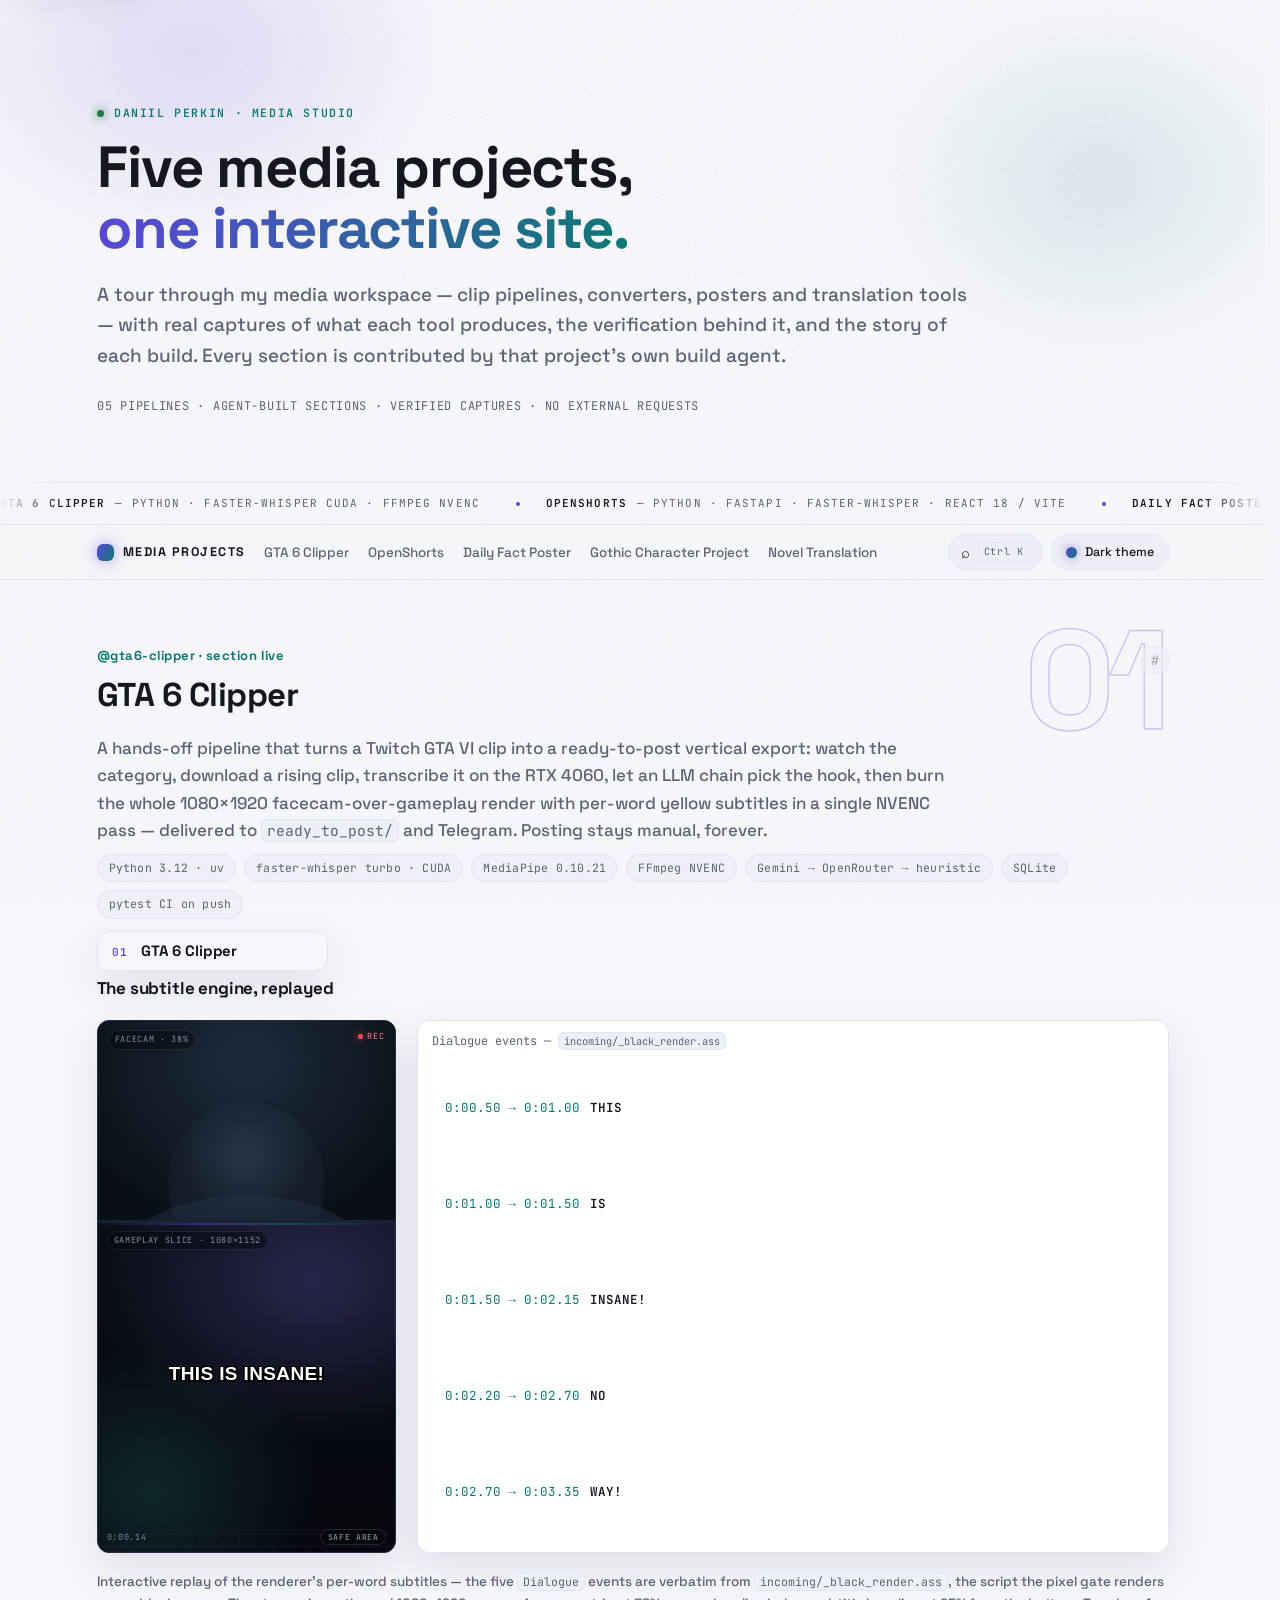
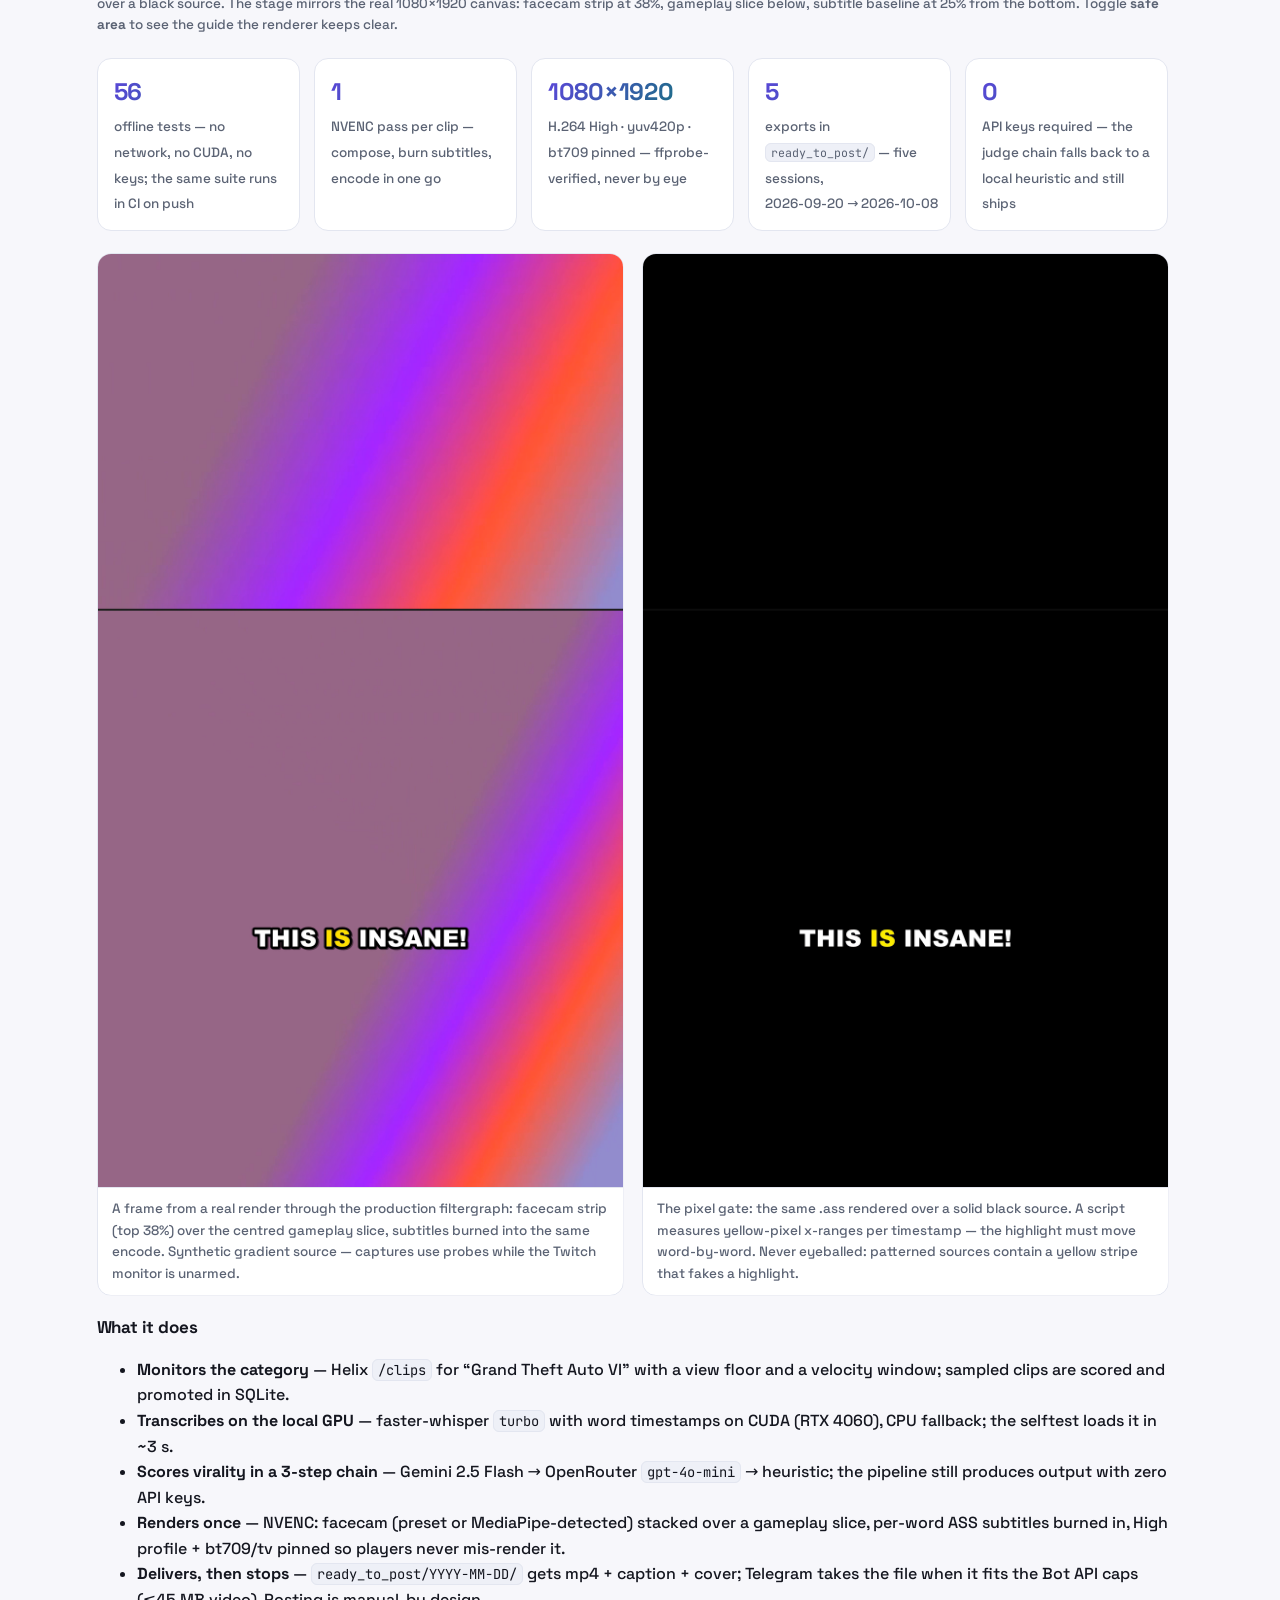
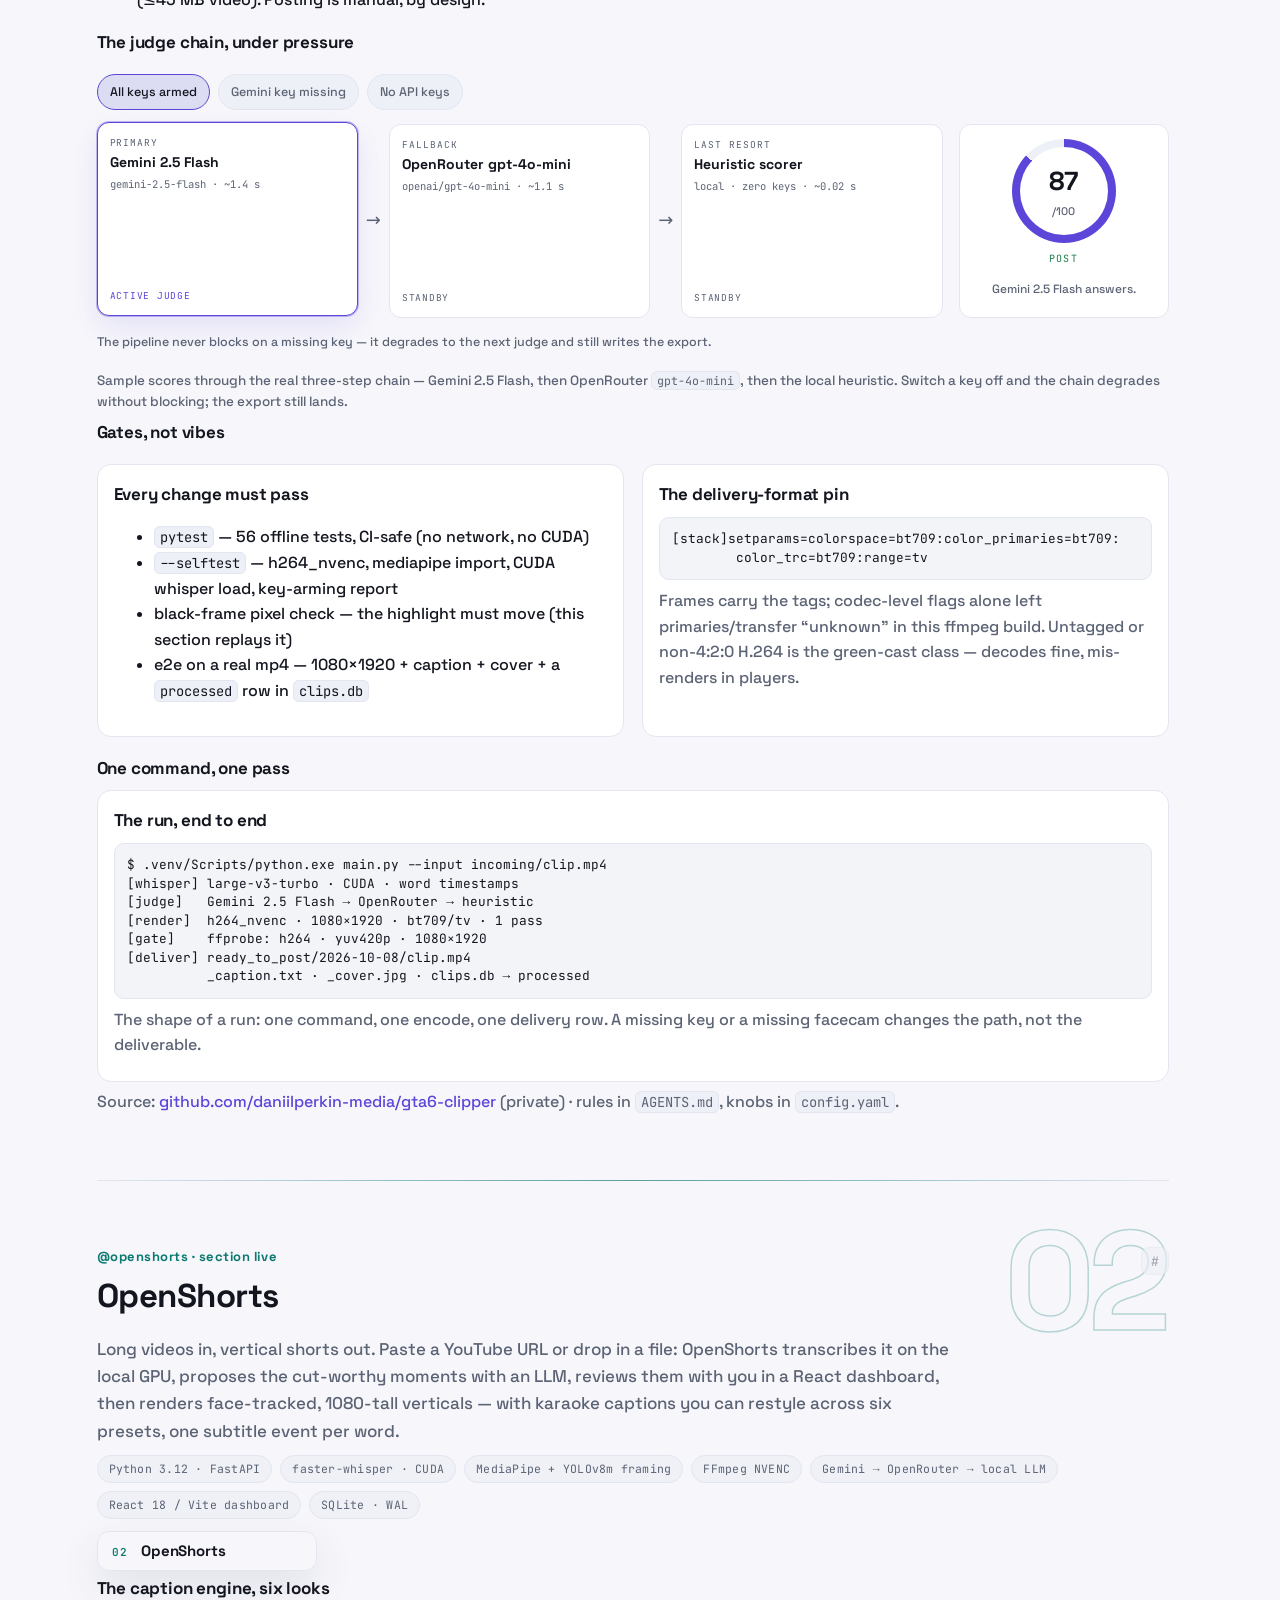
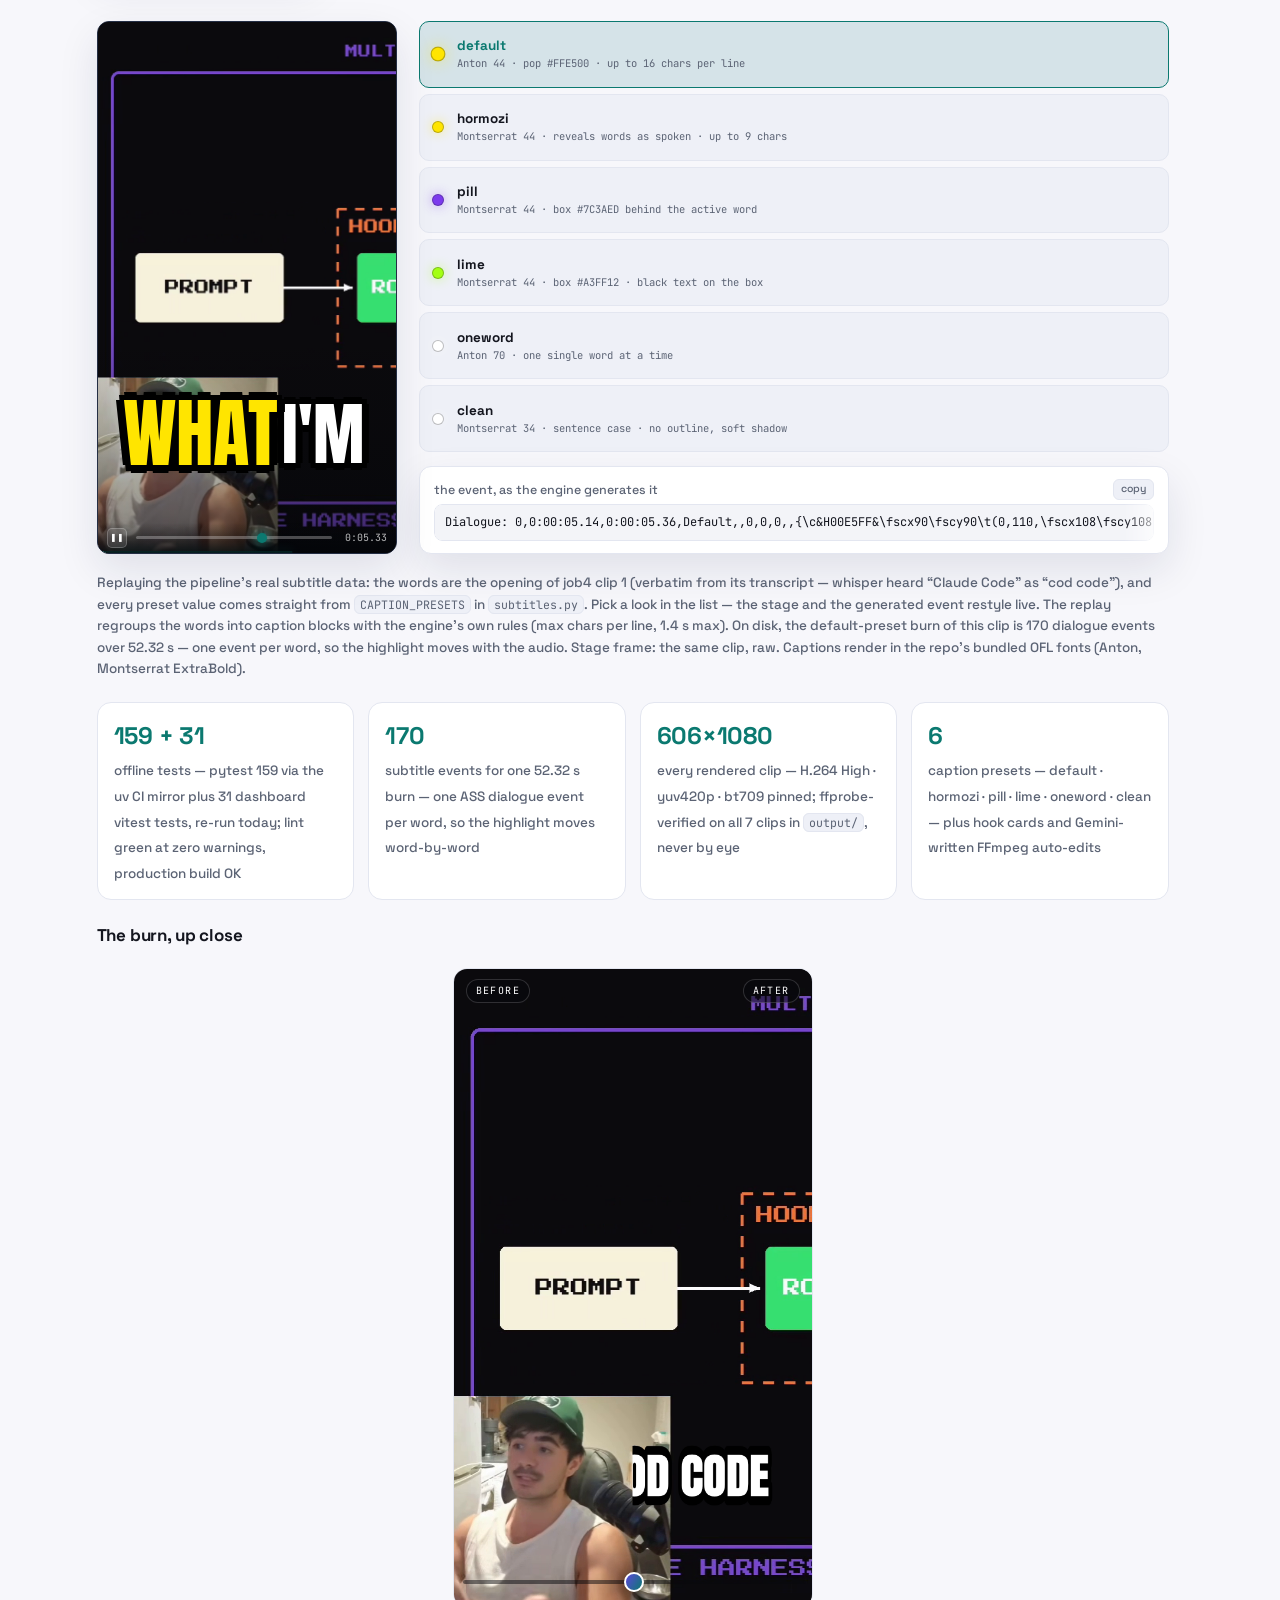
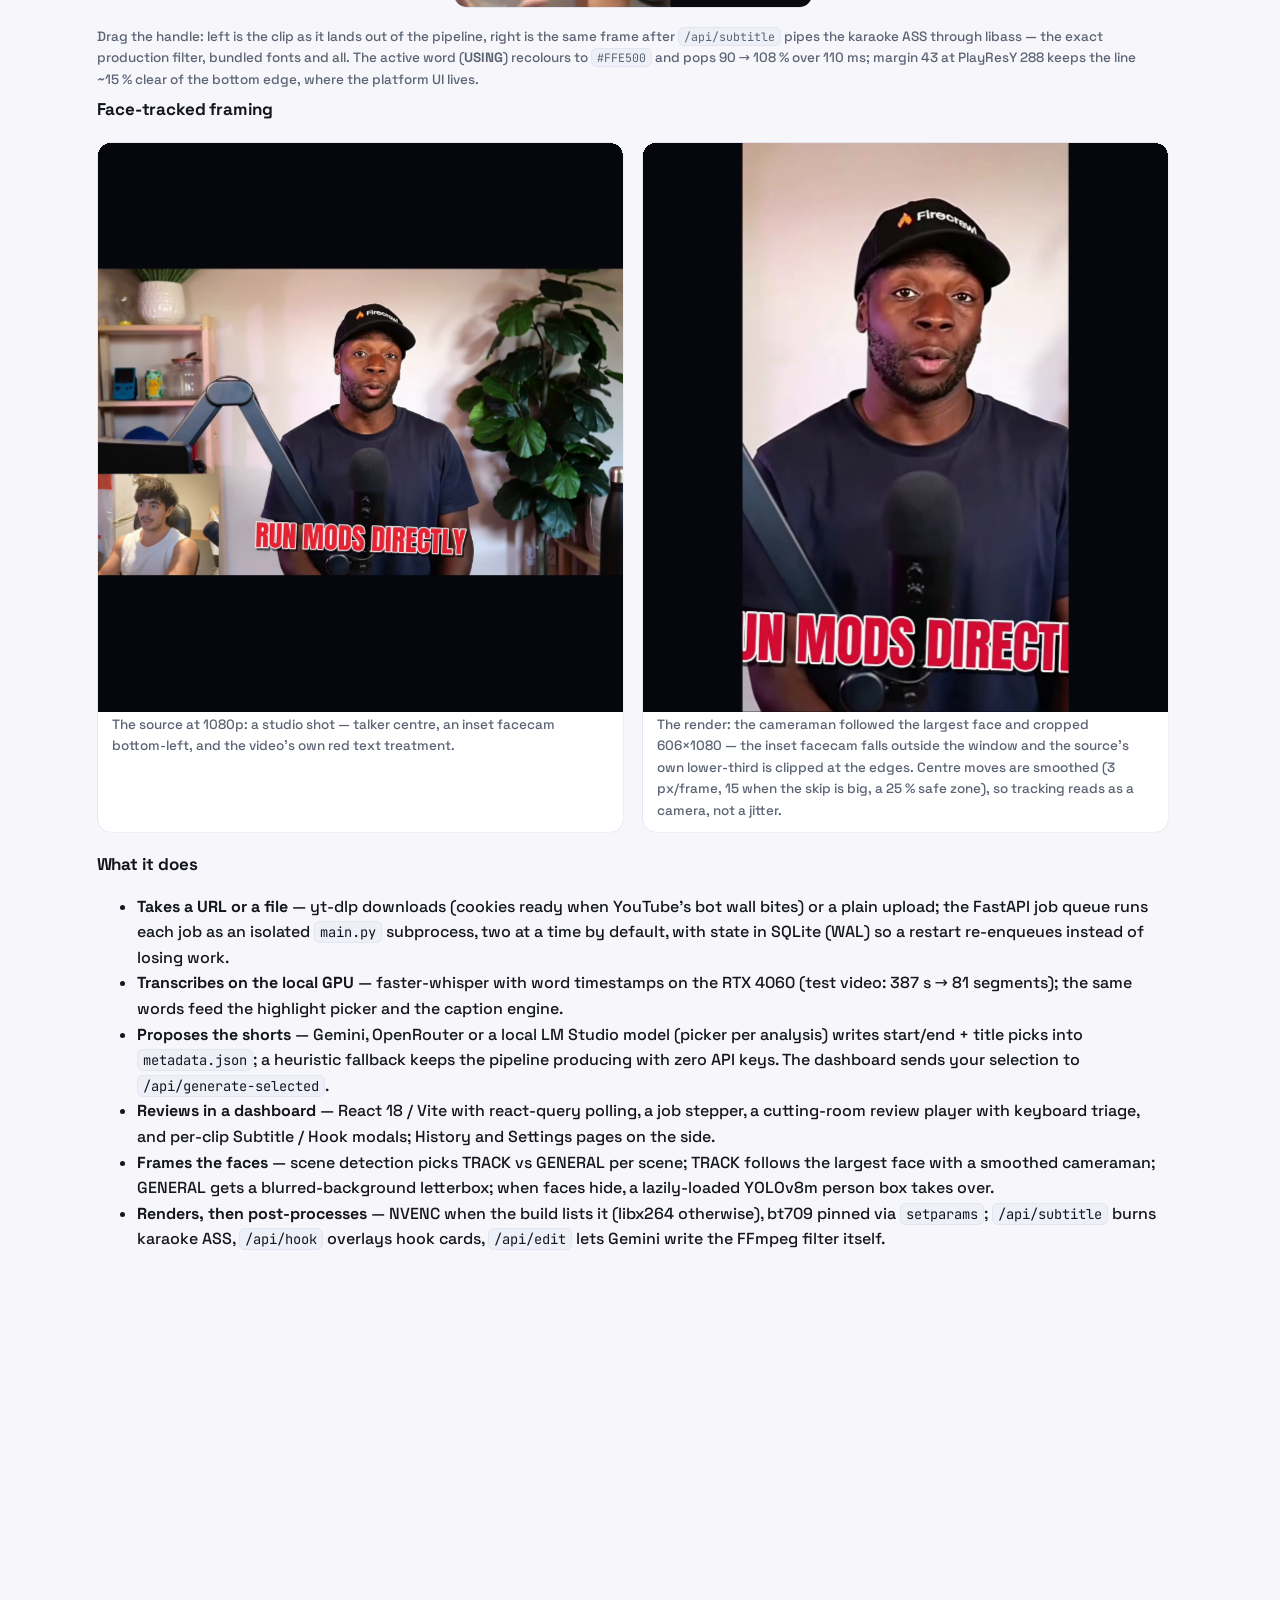
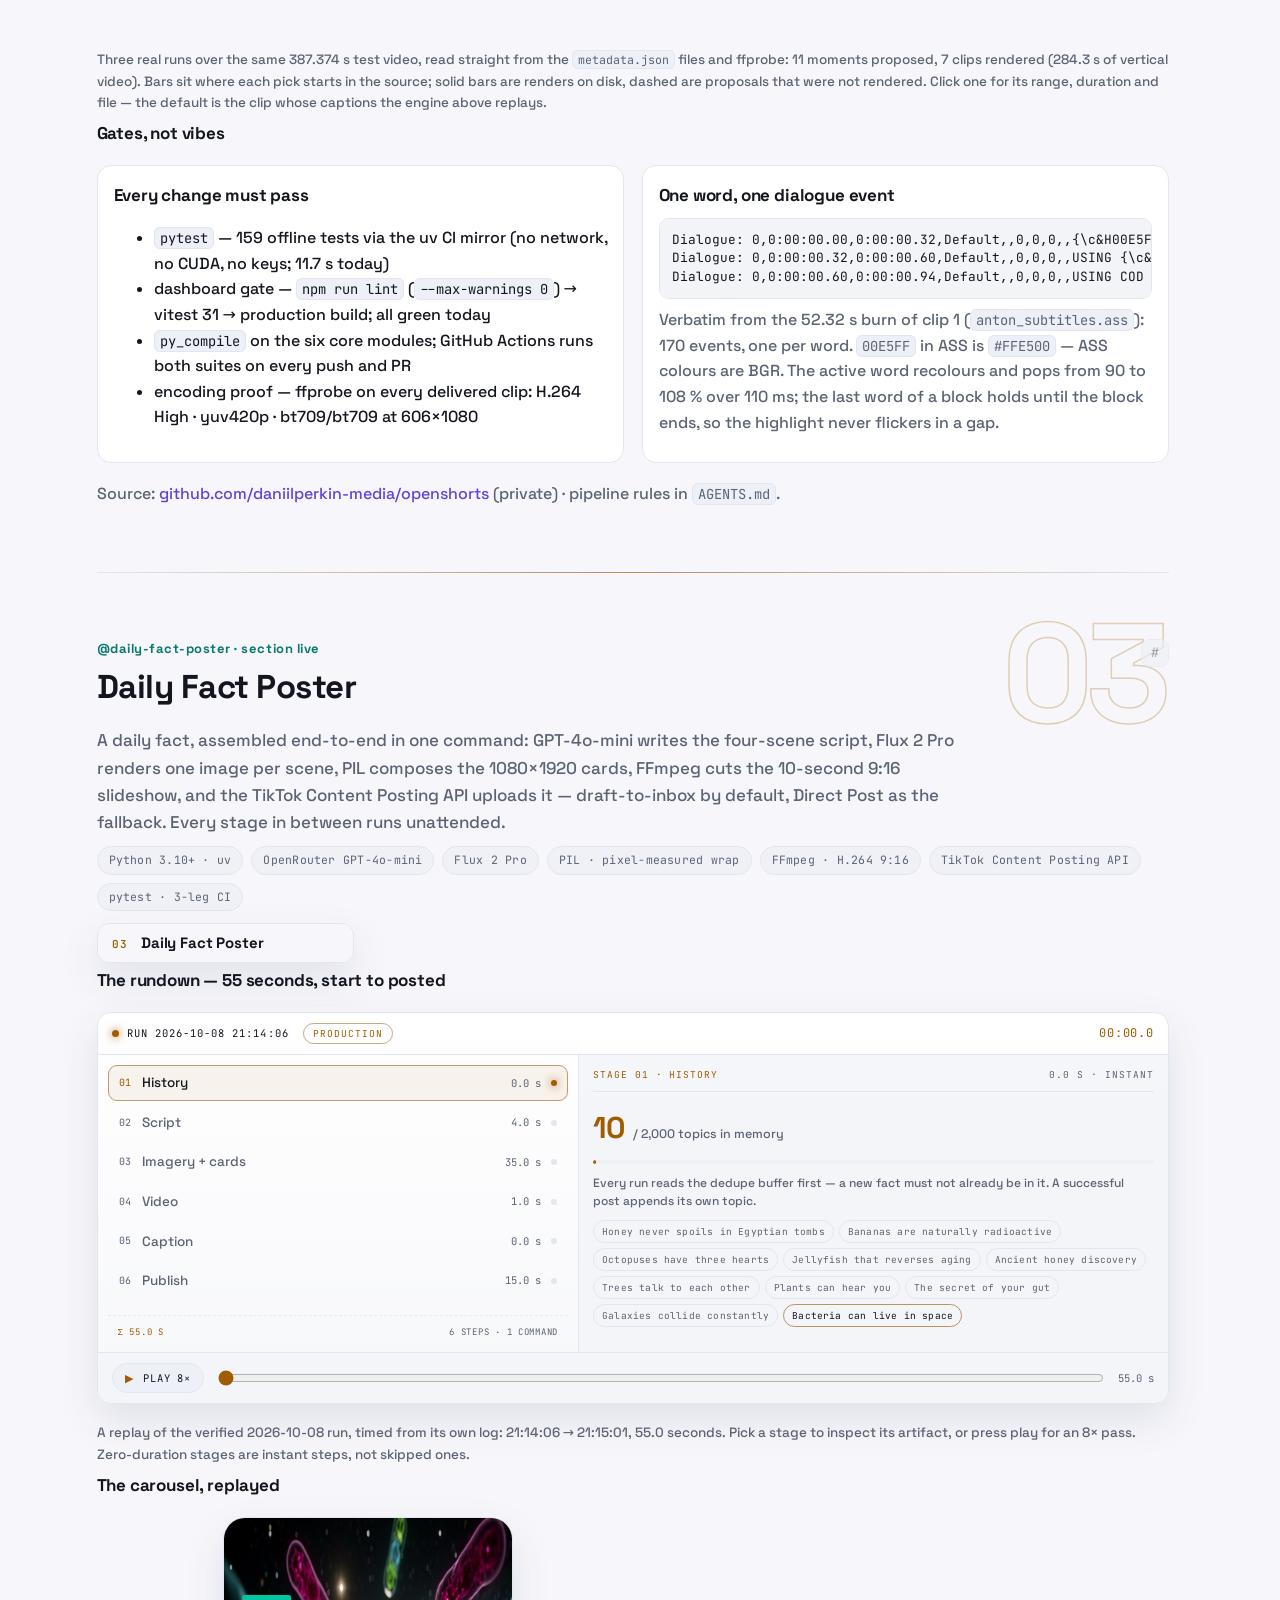
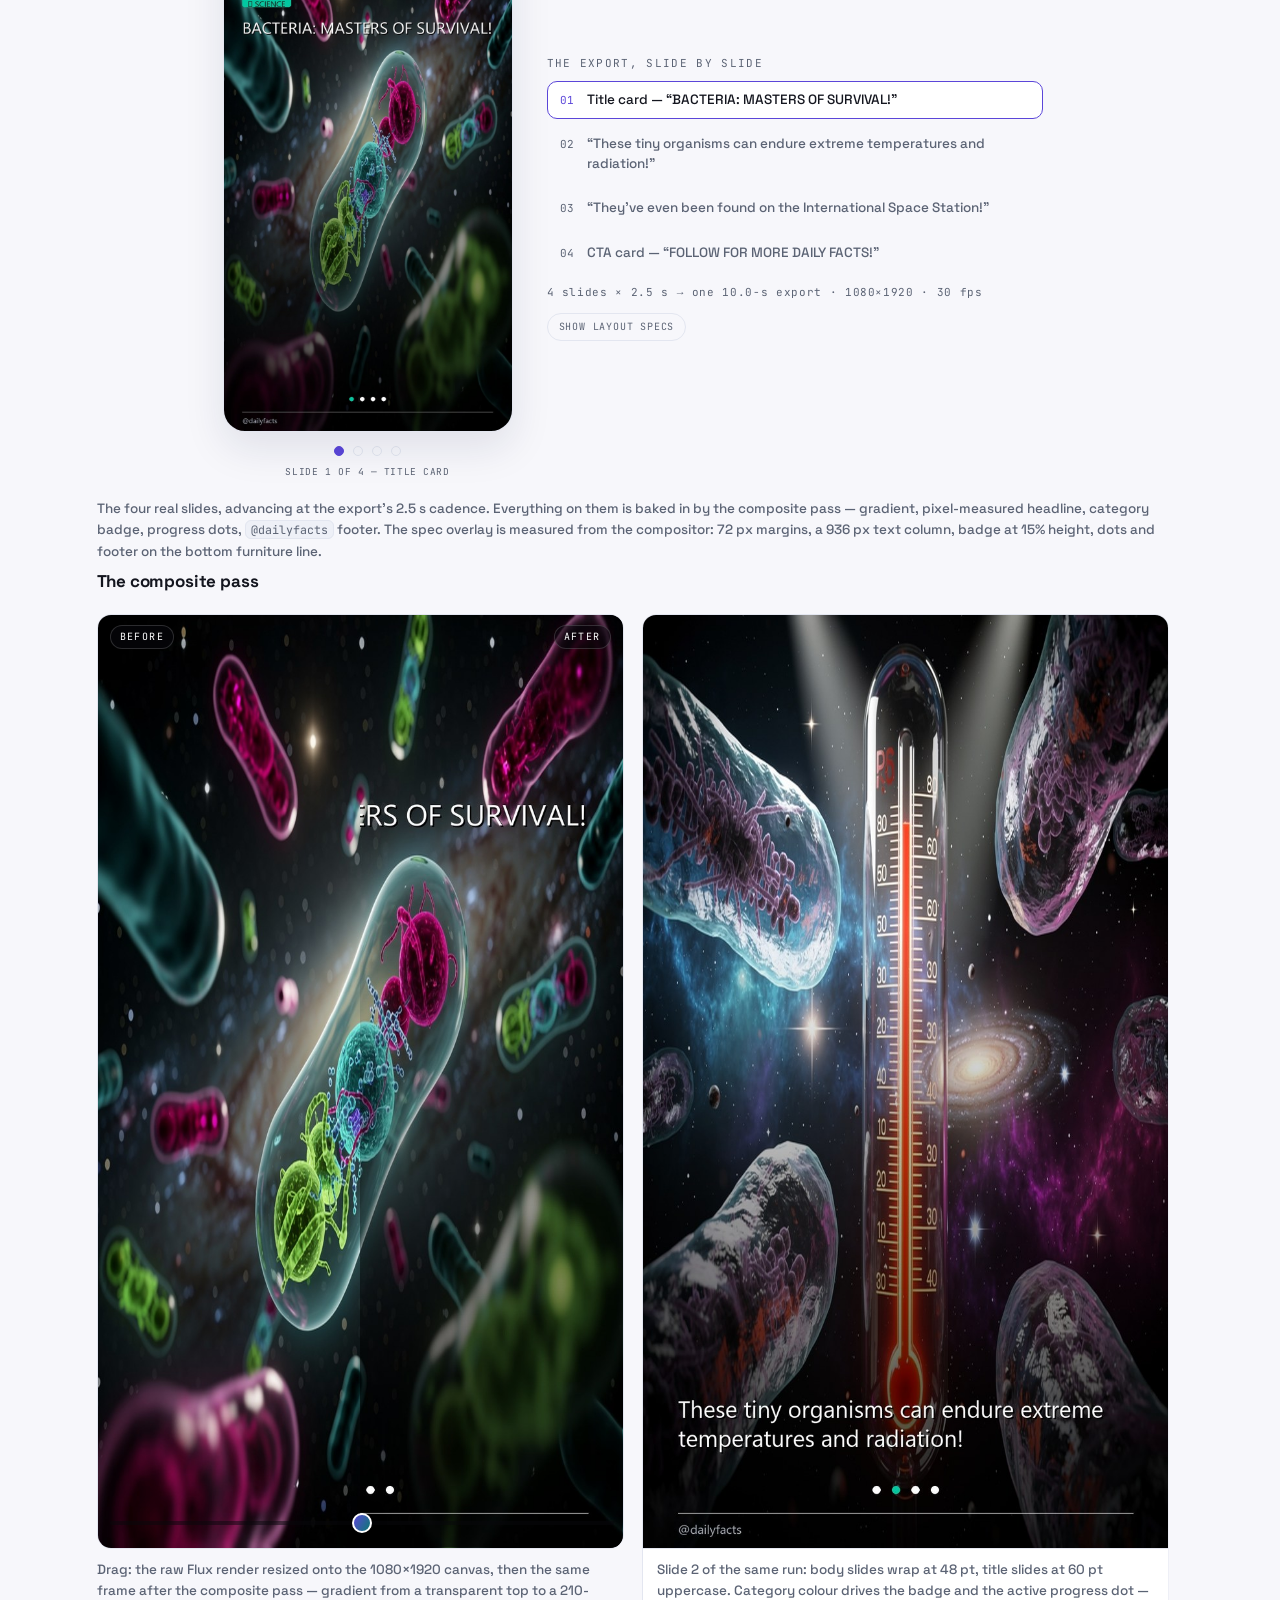
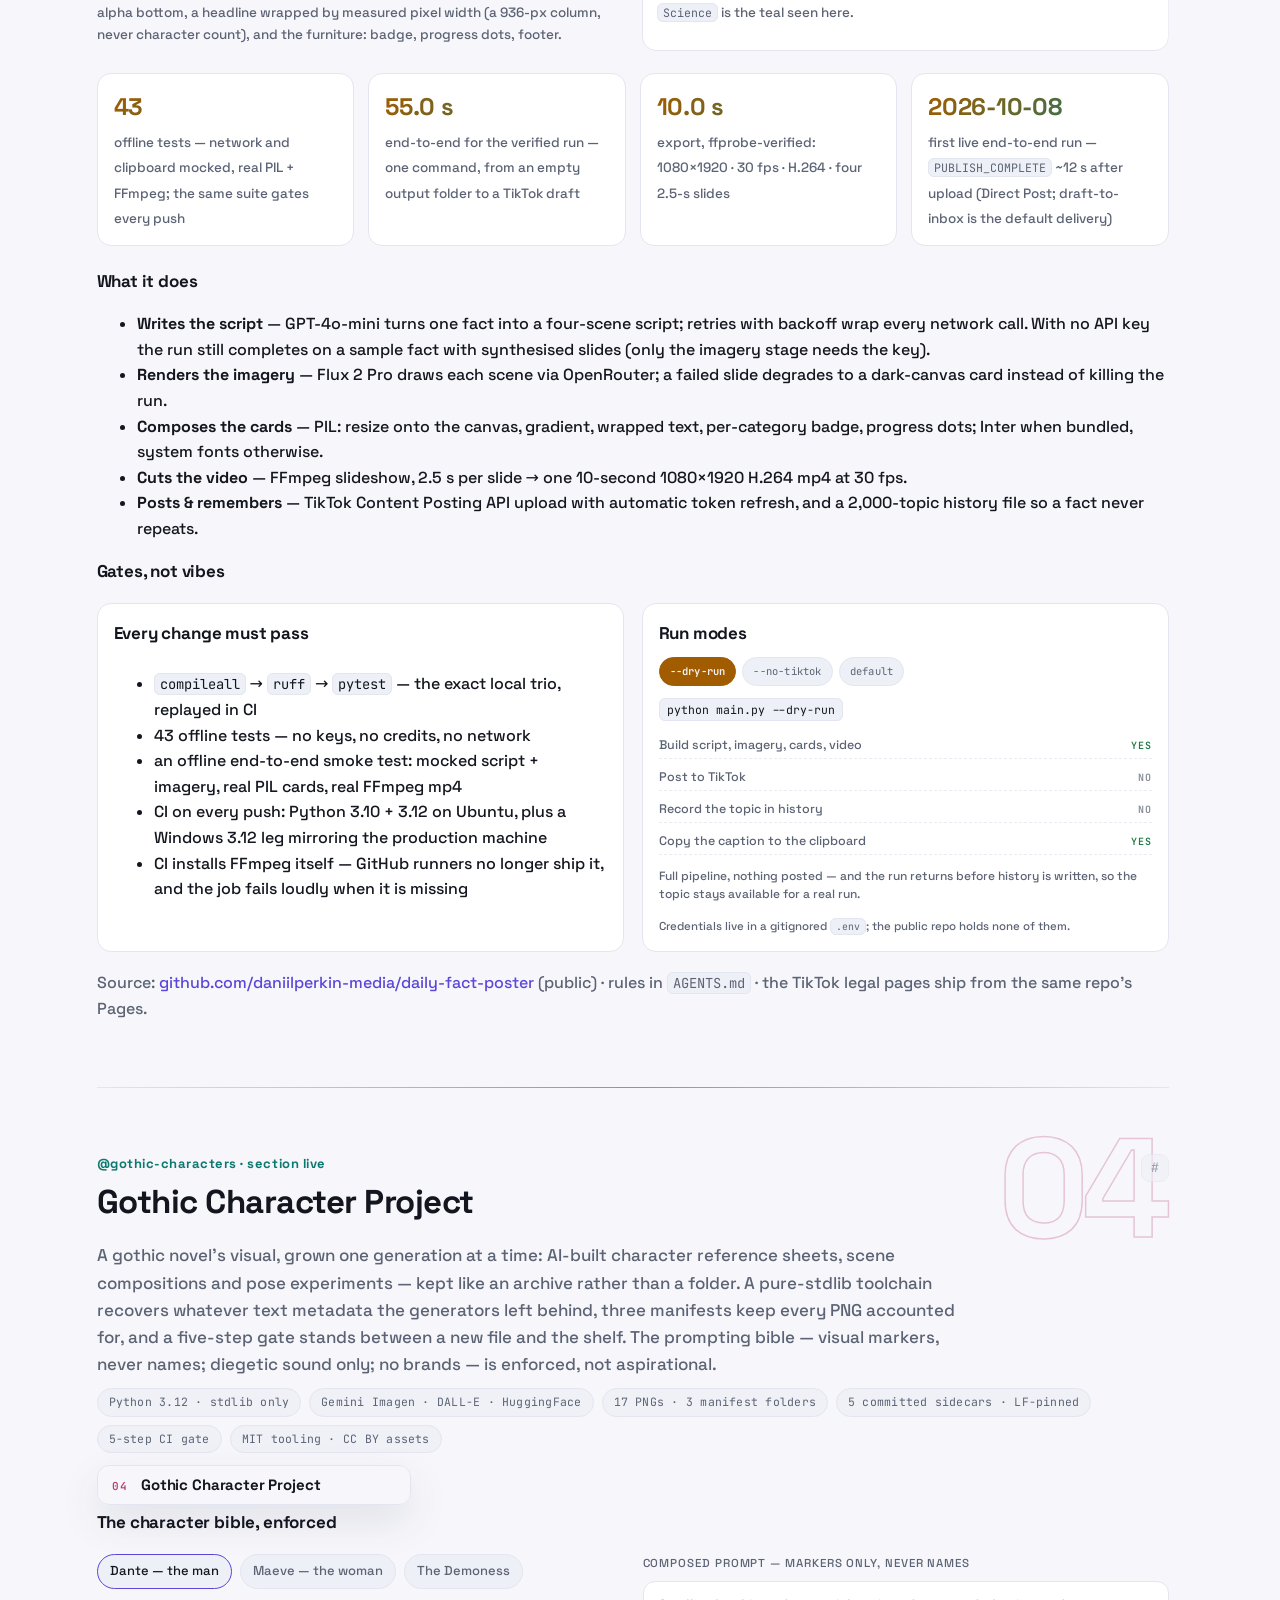
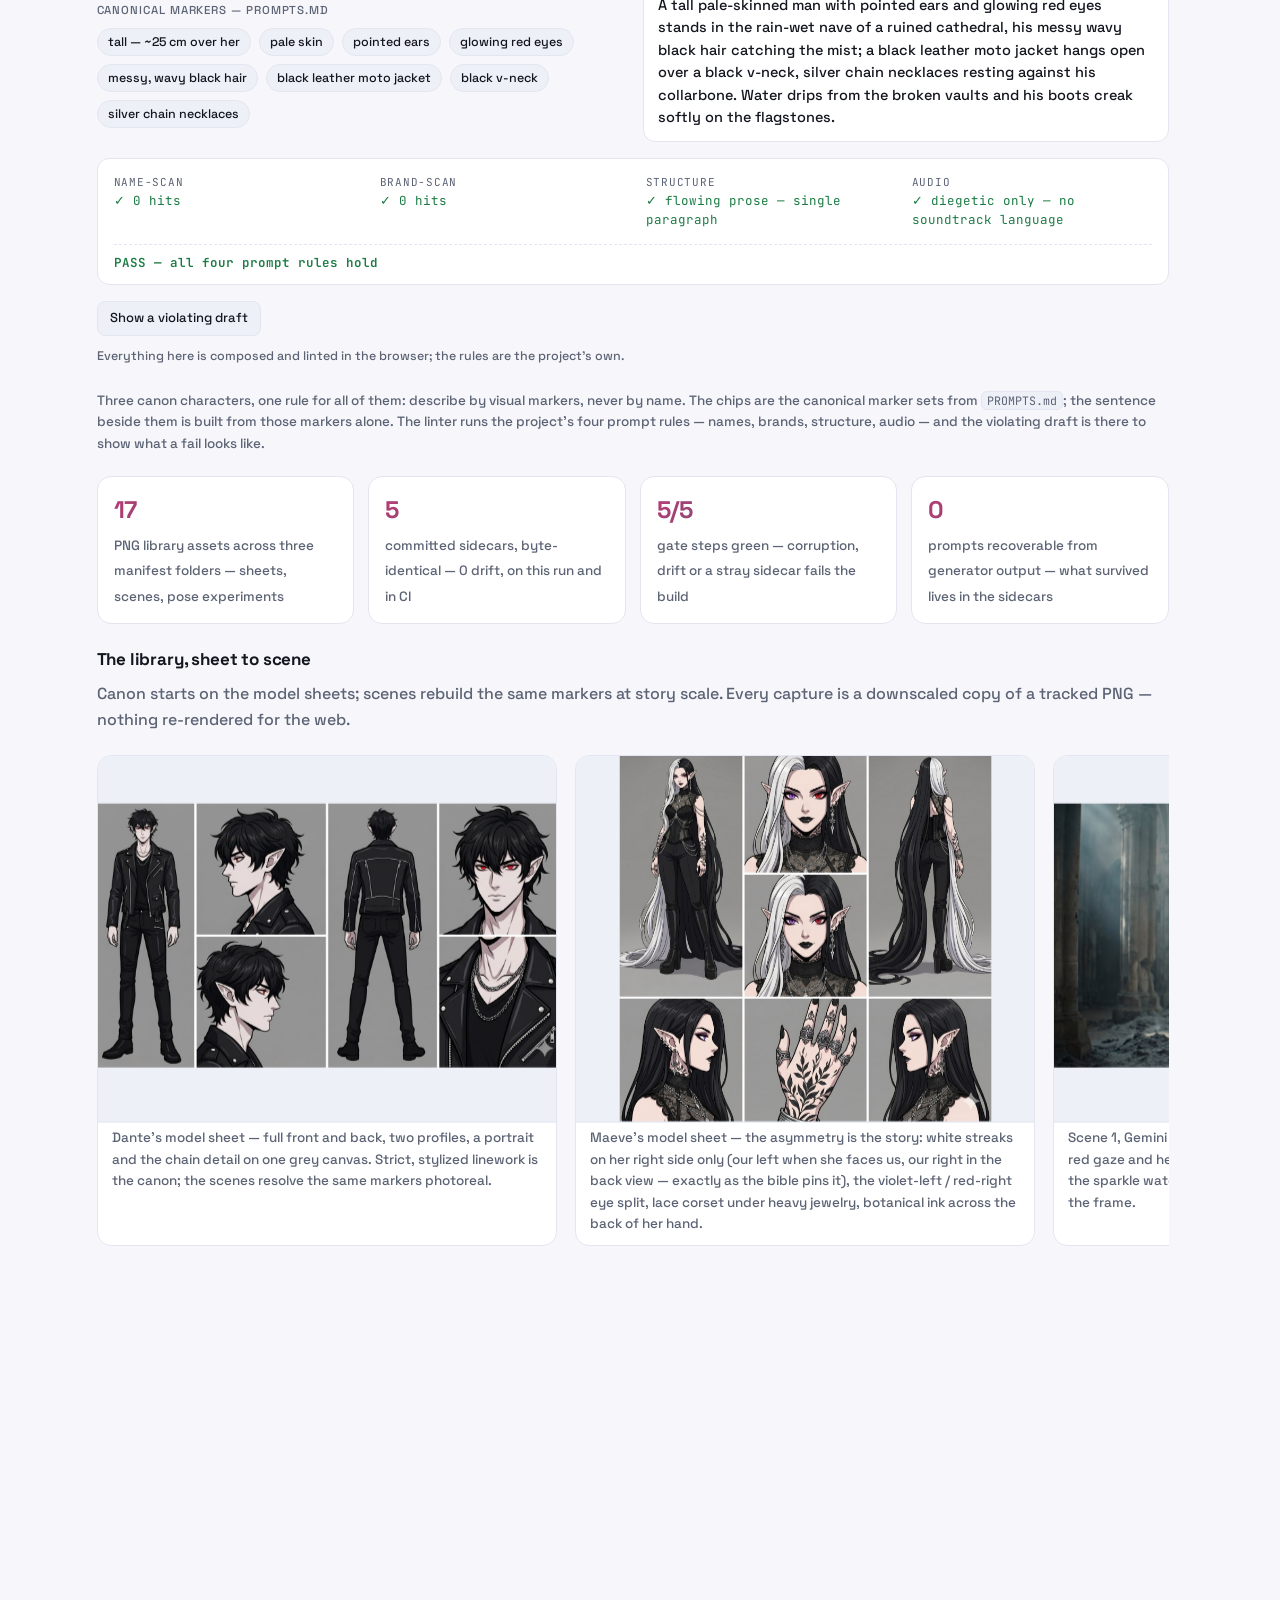
==== index.html @ f858e60b "Upgrade the OpenShorts section: a real cut list and a scrubbable caption replay The section told the" ====
<!doctype html>
<html lang="en" data-theme="dark">
<head>
<meta charset="utf-8">
<meta name="viewport" content="width=device-width, initial-scale=1">
<meta name="description" content="Daniil Perkin's media studio — five pipelines, one interactive site: clip tools, converters, posters and translation pipelines with real captures and verified gates.">
<title>Media projects — Daniil Perkin</title>
<link rel="icon" href="data:,">
<script>(function(){try{var t=localStorage.getItem('mp-theme');if(t==='light'||t==='dark'){document.documentElement.dataset.theme=t}else if(window.matchMedia('(prefers-color-scheme: light)').matches){document.documentElement.dataset.theme='light'}}catch(e){}try{if(!window.matchMedia('(prefers-reduced-motion: reduce)').matches){document.documentElement.classList.add('mp-anim')}}catch(e){}})();</script>
<link rel="stylesheet" href="assets/css/fonts.css">
<link rel="stylesheet" href="assets/css/tokens.css">
<link rel="stylesheet" href="assets/css/base.css">
<link rel="stylesheet" href="assets/css/components.css">
<link rel="stylesheet" href="assets/css/studio.css">
<link rel="stylesheet" href="assets/css/ui.css">
<link rel="stylesheet" href="sections/gta6-clipper/style.css">
<link rel="stylesheet" href="sections/openshorts/style.css">
<link rel="stylesheet" href="sections/daily-fact-poster/style.css">
<link rel="stylesheet" href="sections/gothic-character-project/style.css">
<link rel="stylesheet" href="sections/novel-translation/style.css">
</head>
<body>
<a class="skip" href="#main">Skip to content</a>
<div class="progressbar" aria-hidden="true"><i></i></div>
<header class="hero">
  <div class="hero-bg" aria-hidden="true"><i class="g1"></i><i class="g2"></i><span class="grid"></span></div>
  <div class="wrap">
    <p class="kicker"><span class="dot"></span>Daniil Perkin · media studio</p>
    <h1>Five media projects,&nbsp;<span class="grad">one interactive site.</span></h1>
    <p class="lede">A tour through my media workspace — clip pipelines, converters, posters and translation tools — with real captures of what each tool produces, the verification behind it, and the story of each build. Every section is contributed by that project's own build agent.</p>
    <p class="hero-meta">05 pipelines · agent-built sections · verified captures · no external requests</p>
  </div>
  <div class="ticker" aria-hidden="true"><div class="ticker-track"><span class="tk-item"><b>GTA 6 Clipper</b> — Python · faster-whisper CUDA · FFmpeg NVENC</span><span class="tk-item"><b>OpenShorts</b> — Python · FastAPI · faster-whisper · React 18 / Vite</span><span class="tk-item"><b>Daily Fact Poster</b> — Python · OpenRouter · PIL · FFmpeg</span><span class="tk-item"><b>Gothic Character Project</b> — Python (stdlib) · asset pipeline</span><span class="tk-item"><b>Novel Translation</b> — Python · Gemini · EPUB pipeline</span><span class="tk-item"><b>GTA 6 Clipper</b> — Python · faster-whisper CUDA · FFmpeg NVENC</span><span class="tk-item"><b>OpenShorts</b> — Python · FastAPI · faster-whisper · React 18 / Vite</span><span class="tk-item"><b>Daily Fact Poster</b> — Python · OpenRouter · PIL · FFmpeg</span><span class="tk-item"><b>Gothic Character Project</b> — Python (stdlib) · asset pipeline</span><span class="tk-item"><b>Novel Translation</b> — Python · Gemini · EPUB pipeline</span><span class="tk-item"><b>GTA 6 Clipper</b> — Python · faster-whisper CUDA · FFmpeg NVENC</span><span class="tk-item"><b>OpenShorts</b> — Python · FastAPI · faster-whisper · React 18 / Vite</span><span class="tk-item"><b>Daily Fact Poster</b> — Python · OpenRouter · PIL · FFmpeg</span><span class="tk-item"><b>Gothic Character Project</b> — Python (stdlib) · asset pipeline</span><span class="tk-item"><b>Novel Translation</b> — Python · Gemini · EPUB pipeline</span><span class="tk-item"><b>GTA 6 Clipper</b> — Python · faster-whisper CUDA · FFmpeg NVENC</span><span class="tk-item"><b>OpenShorts</b> — Python · FastAPI · faster-whisper · React 18 / Vite</span><span class="tk-item"><b>Daily Fact Poster</b> — Python · OpenRouter · PIL · FFmpeg</span><span class="tk-item"><b>Gothic Character Project</b> — Python (stdlib) · asset pipeline</span><span class="tk-item"><b>Novel Translation</b> — Python · Gemini · EPUB pipeline</span></div></div>
</header>
<nav class="topnav"><div class="wrap" id="topnav">
<span class="brand"><span class="brand-mark"></span><span class="brand-name">Media&nbsp;Projects</span></span>
<span class="nav-links"><a href="#gta6-clipper" data-num="01" data-kind="Python · faster-whisper CUDA · FFmpeg NVENC">GTA 6 Clipper</a>
<a href="#openshorts" data-num="02" data-kind="Python · FastAPI · faster-whisper · React 18 / Vite">OpenShorts</a>
<a href="#daily-fact-poster" data-num="03" data-kind="Python · OpenRouter · PIL · FFmpeg">Daily Fact Poster</a>
<a href="#gothic-character-project" data-num="04" data-kind="Python (stdlib) · asset pipeline">Gothic Character Project</a>
<a href="#novel-translation" data-num="05" data-kind="Python · Gemini · EPUB pipeline">Novel Translation</a></span>
<span class="nav-actions">
<button id="palette-open" class="palette-open" type="button" aria-label="Jump to a project (Ctrl+K)" aria-haspopup="dialog" aria-expanded="false"><span class="po-ico" aria-hidden="true">⌕</span><span class="po-kbd">Ctrl K</span></button>
<button id="theme-toggle" type="button">Light theme</button>
</span>
</div></nav>
<main class="wrap" id="main">
<section class="project" id="gta6-clipper">
  <header class="p-head">
    <p class="p-owner">@gta6-clipper · section live</p>
    <h2>GTA 6 Clipper</h2>
    <p class="p-lede">A hands-off pipeline that turns a Twitch GTA VI clip into a ready-to-post vertical export: watch the category, download a rising clip, transcribe it on the RTX 4060, let an LLM chain pick the hook, then burn the whole 1080&times;1920 facecam-over-gameplay render with per-word yellow subtitles in a single NVENC pass &mdash; delivered to <code>ready_to_post/</code> and Telegram. Posting stays manual, forever.</p>
    <p class="chips"><span class="chip">Python 3.12 · uv</span><span class="chip">faster-whisper turbo · CUDA</span><span class="chip">MediaPipe 0.10.21</span><span class="chip">FFmpeg NVENC</span><span class="chip">Gemini → OpenRouter → heuristic</span><span class="chip">SQLite</span><span class="chip">pytest CI on push</span></p>
  </header>

  <h3>The subtitle engine, replayed</h3>
  <div class="mount" id="subs-mount"></div>
  <p class="caption">Interactive replay of the renderer's per-word subtitles &mdash; the five <code>Dialogue</code> events are verbatim from <code>incoming/_black_render.ass</code>, the script the pixel gate renders over a black source. The stage mirrors the real 1080&times;1920 canvas: facecam strip at 38%, gameplay slice below, subtitle baseline at 25% from the bottom. Toggle <b>safe area</b> to see the guide the renderer keeps clear.</p>

  <div class="kpis">
    <div class="kpi"><b>56</b><span>offline tests — no network, no CUDA, no keys; the same suite runs in CI on push</span></div>
    <div class="kpi"><b>1</b><span>NVENC pass per clip — compose, burn subtitles, encode in one go</span></div>
    <div class="kpi"><b>1080×1920</b><span>H.264 High · yuv420p · bt709 pinned — ffprobe-verified, never by eye</span></div>
    <div class="kpi"><b>5</b><span>exports in <code>ready_to_post/</code> — five sessions, <span class="nw">2026-09-20 → 2026-10-08</span></span></div>
    <div class="kpi"><b>0</b><span>API keys required — the judge chain falls back to a local heuristic and still ships</span></div>
  </div>

  <div class="strip">
    <figure class="shot nopx">
      <img src="sections/gta6-clipper/assets/render-frame.png" alt="Frame of the vertical render: test gradient as facecam strip over a gameplay slice, subtitle 'THIS IS INSANE!' with IS in yellow">
      <figcaption>A frame from a real render through the production filtergraph: facecam strip (top 38%) over the centred gameplay slice, subtitles burned into the same encode. Synthetic gradient source — captures use probes while the Twitch monitor is unarmed.</figcaption>
    </figure>
    <figure class="shot nopx">
      <img src="sections/gta6-clipper/assets/subtitle-check.png" alt="Black-frame verification render: 'THIS IS INSANE!' with IS in yellow on solid black">
      <figcaption>The pixel gate: the same .ass rendered over a solid black source. A script measures yellow-pixel x-ranges per timestamp — the highlight must move word-by-word. Never eyeballed: patterned sources contain a yellow stripe that fakes a highlight.</figcaption>
    </figure>
  </div>

  <h3>What it does</h3>
  <ul>
    <li><b>Monitors the category</b> — Helix <code>/clips</code> for “Grand Theft Auto VI” with a view floor and a velocity window; sampled clips are scored and promoted in SQLite.</li>
    <li><b>Transcribes on the local GPU</b> — faster-whisper <code>turbo</code> with word timestamps on CUDA (RTX 4060), CPU fallback; the selftest loads it in ~3 s.</li>
    <li><b>Scores virality in a 3-step chain</b> — Gemini 2.5 Flash → OpenRouter <code>gpt-4o-mini</code> → heuristic; the pipeline still produces output with zero API keys.</li>
    <li><b>Renders once</b> — NVENC: facecam (preset or MediaPipe-detected) stacked over a gameplay slice, per-word ASS subtitles burned in, High profile + bt709/tv pinned so players never mis-render it.</li>
    <li><b>Delivers, then stops</b> — <code>ready_to_post/YYYY-MM-DD/</code> gets mp4 + caption + cover; Telegram takes the file when it fits the Bot API caps (≤45 MB video). Posting is manual, by design.</li>
  </ul>

  <h3>The judge chain, under pressure</h3>
  <div class="mount" id="judge-mount"></div>
  <p class="caption">Sample scores through the real three-step chain — Gemini 2.5 Flash, then OpenRouter <code>gpt-4o-mini</code>, then the local heuristic. Switch a key off and the chain degrades without blocking; the export still lands.</p>

  <h3>Gates, not vibes</h3>
  <div class="grid-2">
    <div class="card">
      <h3>Every change must pass</h3>
      <ul>
        <li><code>pytest</code> — 56 offline tests, CI-safe (no network, no CUDA)</li>
        <li><code>--selftest</code> — h264_nvenc, mediapipe import, CUDA whisper load, key-arming report</li>
        <li>black-frame pixel check — the highlight must move (this section replays it)</li>
        <li>e2e on a real mp4 — 1080×1920 + caption + cover + a <code>processed</code> row in <code>clips.db</code></li>
      </ul>
    </div>
    <div class="card code">
      <h3>The delivery-format pin</h3>
      <pre>[stack]setparams=colorspace=bt709:color_primaries=bt709:
        color_trc=bt709:range=tv</pre>
      <p class="muted">Frames carry the tags; codec-level flags alone left primaries/transfer “unknown” in this ffmpeg build. Untagged or non-4:2:0 H.264 is the green-cast class — decodes fine, mis-renders in players.</p>
    </div>
  </div>

  <h3>One command, one pass</h3>
  <div class="card code receipt">
    <h3>The run, end to end</h3>
    <pre>$ .venv/Scripts/python.exe main.py --input incoming/clip.mp4
[whisper] large-v3-turbo · CUDA · word timestamps
[judge]   Gemini 2.5 Flash → OpenRouter → heuristic
[render]  h264_nvenc · 1080×1920 · bt709/tv · 1 pass
[gate]    ffprobe: h264 · yuv420p · 1080×1920
[deliver] ready_to_post/2026-10-08/clip.mp4
          _caption.txt · _cover.jpg · clips.db → processed</pre>
    <p class="muted">The shape of a run: one command, one encode, one delivery row. A missing key or a missing facecam changes the path, not the deliverable.</p>
  </div>

  <p class="muted">Source: <a href="https://github.com/daniilperkin-media/gta6-clipper">github.com/daniilperkin-media/gta6-clipper</a> (private) · rules in <code>AGENTS.md</code>, knobs in <code>config.yaml</code>.</p>
</section>
<section class="project" id="openshorts">
  <header class="p-head">
    <p class="p-owner">@openshorts · section live</p>
    <h2>OpenShorts</h2>
    <p class="p-lede">Long videos in, vertical shorts out. Paste a YouTube URL or drop in a file: OpenShorts transcribes it on the local GPU, proposes the cut-worthy moments with an LLM, reviews them with you in a React dashboard, then renders face-tracked, 1080-tall verticals &mdash; with karaoke captions you can restyle across six presets, one subtitle event per word.</p>
    <p class="chips"><span class="chip">Python 3.12 · FastAPI</span><span class="chip">faster-whisper · CUDA</span><span class="chip">MediaPipe + YOLOv8m framing</span><span class="chip">FFmpeg NVENC</span><span class="chip">Gemini → OpenRouter → local LLM</span><span class="chip">React 18 / Vite dashboard</span><span class="chip">SQLite · WAL</span></p>
  </header>

  <h3>The caption engine, six looks</h3>
  <div class="mount" id="caps-mount"></div>
  <p class="caption">Replaying the pipeline's real subtitle data: the words are the opening of job4 clip 1 (verbatim from its transcript &mdash; whisper heard &ldquo;Claude Code&rdquo; as &ldquo;cod code&rdquo;), and every preset value comes straight from <code>CAPTION_PRESETS</code> in <code>subtitles.py</code>. Pick a look in the list &mdash; the stage and the generated event restyle live. The replay regroups the words into caption blocks with the engine's own rules (max chars per line, 1.4 s max). On disk, the default-preset burn of this clip is 170 dialogue events over 52.32 s &mdash; one event per word, so the highlight moves with the audio. Stage frame: the same clip, raw. Captions render in the repo's bundled OFL fonts (Anton, Montserrat ExtraBold).</p>

  <div class="kpis">
    <div class="kpi"><b>159 + 31</b><span>offline tests &mdash; pytest 159 via the uv CI mirror plus 31 dashboard vitest tests, re-run today; lint green at zero warnings, production build OK</span></div>
    <div class="kpi"><b>170</b><span>subtitle events for one 52.32 s burn &mdash; one ASS dialogue event per word, so the highlight moves word-by-word</span></div>
    <div class="kpi"><b>606×1080</b><span>every rendered clip &mdash; H.264 High · yuv420p · bt709 pinned; ffprobe-verified on all 7 clips in <code>output/</code>, never by eye</span></div>
    <div class="kpi"><b>6</b><span>caption presets &mdash; default · hormozi · pill · lime · oneword · clean &mdash; plus hook cards and Gemini-written FFmpeg auto-edits</span></div>
  </div>

  <h3>The burn, up close</h3>
  <div class="ba">
    <img class="a" src="sections/openshorts/assets/captions-raw.png" alt="Render frame of clip 1 without captions">
    <img class="b" src="sections/openshorts/assets/captions-burned.png" alt="The same frame after the karaoke ASS was piped through libass">
    <input type="range" value="50" aria-label="Raw render vs burned karaoke captions">
  </div>
  <p class="caption">Drag the handle: left is the clip as it lands out of the pipeline, right is the same frame after <code>/api/subtitle</code> pipes the karaoke ASS through libass &mdash; the exact production filter, bundled fonts and all. The active word (<b>USING</b>) recolours to <code>#FFE500</code> and pops 90&nbsp;→&nbsp;108&nbsp;% over 110&nbsp;ms; margin 43 at PlayResY 288 keeps the line ~15&nbsp;% clear of the bottom edge, where the platform UI lives.</p>

  <h3>Face-tracked framing</h3>
  <div class="strip framing-strip">
    <figure class="shot">
      <img src="sections/openshorts/assets/crop-source.png" alt="Source frame at 1920×1080: a studio shot with the speaker centred, an inset facecam bottom-left and the video's own red text">
      <figcaption>The source at 1080p: a studio shot &mdash; talker centre, an inset facecam bottom-left, and the video's own red text treatment.</figcaption>
    </figure>
    <figure class="shot">
      <img src="sections/openshorts/assets/crop-clip.png" alt="Rendered clip frame at 606×1080: a tight vertical crop centred on the speaker's face">
      <figcaption>The render: the cameraman followed the largest face and cropped 606&times;1080 &mdash; the inset facecam falls outside the window and the source's own lower-third is clipped at the edges. Centre moves are smoothed (3 px/frame, 15 when the skip is big, a 25&nbsp;% safe zone), so tracking reads as a camera, not a jitter.</figcaption>
    </figure>
  </div>

  <h3>What it does</h3>
  <ul>
    <li><b>Takes a URL or a file</b> &mdash; yt-dlp downloads (cookies ready when YouTube's bot wall bites) or a plain upload; the FastAPI job queue runs each job as an isolated <code>main.py</code> subprocess, two at a time by default, with state in SQLite (WAL) so a restart re-enqueues instead of losing work.</li>
    <li><b>Transcribes on the local GPU</b> &mdash; faster-whisper with word timestamps on the RTX 4060 (test video: 387 s → 81 segments); the same words feed the highlight picker and the caption engine.</li>
    <li><b>Proposes the shorts</b> &mdash; Gemini, OpenRouter or a local LM Studio model (picker per analysis) writes start/end + title picks into <code>metadata.json</code>; a heuristic fallback keeps the pipeline producing with zero API keys. The dashboard sends your selection to <code>/api/generate-selected</code>.</li>
    <li><b>Reviews in a dashboard</b> &mdash; React 18 / Vite with react-query polling, a job stepper, a cutting-room review player with keyboard triage, and per-clip Subtitle / Hook modals; History and Settings pages on the side.</li>
    <li><b>Frames the faces</b> &mdash; scene detection picks TRACK vs GENERAL per scene; TRACK follows the largest face with a smoothed cameraman; GENERAL gets a blurred-background letterbox; when faces hide, a lazily-loaded YOLOv8m person box takes over.</li>
    <li><b>Renders, then post-processes</b> &mdash; NVENC when the build lists it (libx264 otherwise), bt709 pinned via <code>setparams</code>; <code>/api/subtitle</code> burns karaoke ASS, <code>/api/hook</code> overlays hook cards, <code>/api/edit</code> lets Gemini write the FFmpeg filter itself.</li>
  </ul>

  <h3>Eleven proposals, seven renders</h3>
  <div class="mount" id="cut-mount"></div>
  <p class="caption">Three real runs over the same 387.374 s test video, read straight from the <code>metadata.json</code> files and ffprobe: 11 moments proposed, 7 clips rendered (284.3 s of vertical video). Bars sit where each pick starts in the source; solid bars are renders on disk, dashed are proposals that were not rendered. Click one for its range, duration and file &mdash; the default is the clip whose captions the engine above replays.</p>

  <h3>Gates, not vibes</h3>
  <div class="grid-2">
    <div class="card">
      <h3>Every change must pass</h3>
      <ul>
        <li><code>pytest</code> &mdash; 159 offline tests via the uv CI mirror (no network, no CUDA, no keys; 11.7 s today)</li>
        <li>dashboard gate &mdash; <code>npm run lint</code> (<code>--max-warnings 0</code>) → vitest 31 → production build; all green today</li>
        <li><code>py_compile</code> on the six core modules; GitHub Actions runs both suites on every push and PR</li>
        <li>encoding proof &mdash; ffprobe on every delivered clip: H.264 High · yuv420p · bt709/bt709 at 606×1080</li>
      </ul>
    </div>
    <div class="card code">
      <h3>One word, one dialogue event</h3>
      <pre>Dialogue: 0,0:00:00.00,0:00:00.32,Default,,0,0,0,,{\c&amp;H00E5FF&amp;\fscx90\fscy90\t(0,110,\fscx108\fscy108)}USING{\r} COD CODE
Dialogue: 0,0:00:00.32,0:00:00.60,Default,,0,0,0,,USING {\c&amp;H00E5FF&amp;\fscx90\fscy90\t(0,110,\fscx108\fscy108)}COD{\r} CODE
Dialogue: 0,0:00:00.60,0:00:00.94,Default,,0,0,0,,USING COD {\c&amp;H00E5FF&amp;\fscx90\fscy90\t(0,110,\fscx108\fscy108)}CODE{\r}</pre>
      <p class="muted">Verbatim from the 52.32 s burn of clip 1 (<code>anton_subtitles.ass</code>): 170 events, one per word. <code>00E5FF</code> in ASS is <code>#FFE500</code> &mdash; ASS colours are BGR. The active word recolours and pops from 90 to 108&nbsp;% over 110&nbsp;ms; the last word of a block holds until the block ends, so the highlight never flickers in a gap.</p>
    </div>
  </div>

  <p class="muted">Source: <a href="https://github.com/daniilperkin-media/openshorts">github.com/daniilperkin-media/openshorts</a> (private) · pipeline rules in <code>AGENTS.md</code>.</p>
</section>
<section class="project" id="daily-fact-poster">
  <header class="p-head">
    <p class="p-owner">@daily-fact-poster · section live</p>
    <h2>Daily Fact Poster</h2>
    <p class="p-lede">A daily fact, assembled end-to-end in one command: GPT-4o-mini writes the four-scene script, Flux 2 Pro renders one image per scene, PIL composes the 1080&times;1920 cards, FFmpeg cuts the 10-second 9:16 slideshow, and the TikTok Content Posting API uploads it &mdash; draft-to-inbox by default, Direct Post as the fallback. Every stage in between runs unattended.</p>
    <p class="chips"><span class="chip">Python 3.10+ · uv</span><span class="chip">OpenRouter GPT-4o-mini</span><span class="chip">Flux 2 Pro</span><span class="chip">PIL · pixel-measured wrap</span><span class="chip">FFmpeg · H.264 9:16</span><span class="chip">TikTok Content Posting API</span><span class="chip">pytest · 3-leg CI</span></p>
  </header>

  <h3>The rundown — 55 seconds, start to posted</h3>
  <div class="mount">
    <div class="dfp-desk" id="dfp-rundown">
      <div class="dfp-desk-top">
        <span class="dfp-rec"><i aria-hidden="true"></i>RUN 2026-10-08 21:14:06</span>
        <span class="dfp-mode">PRODUCTION</span>
        <span class="dfp-clock" id="dfp-clock">00:00.0</span>
      </div>

      <div class="dfp-desk-body">
        <div class="dfp-steps" role="group" aria-label="Pipeline stages — pick one to inspect its artifact">
          <button type="button" class="dfp-step on" data-stage="history" data-at="0">
            <span class="dfp-n">01</span><span class="dfp-lbl">History</span><span class="dfp-dur">0.0 s</span><i class="dfp-dot" aria-hidden="true"></i>
          </button>
          <button type="button" class="dfp-step" data-stage="script" data-at="4">
            <span class="dfp-n">02</span><span class="dfp-lbl">Script</span><span class="dfp-dur">4.0 s</span><i class="dfp-dot" aria-hidden="true"></i>
          </button>
          <button type="button" class="dfp-step" data-stage="imagery" data-at="39">
            <span class="dfp-n">03</span><span class="dfp-lbl">Imagery + cards</span><span class="dfp-dur">35.0 s</span><i class="dfp-dot" aria-hidden="true"></i>
          </button>
          <button type="button" class="dfp-step" data-stage="video" data-at="40">
            <span class="dfp-n">04</span><span class="dfp-lbl">Video</span><span class="dfp-dur">1.0 s</span><i class="dfp-dot" aria-hidden="true"></i>
          </button>
          <button type="button" class="dfp-step" data-stage="caption" data-at="40">
            <span class="dfp-n">05</span><span class="dfp-lbl">Caption</span><span class="dfp-dur">0.0 s</span><i class="dfp-dot" aria-hidden="true"></i>
          </button>
          <button type="button" class="dfp-step" data-stage="publish" data-at="55">
            <span class="dfp-n">06</span><span class="dfp-lbl">Publish</span><span class="dfp-dur">15.0 s</span><i class="dfp-dot" aria-hidden="true"></i>
          </button>
          <p class="dfp-steps-foot"><span>&Sigma; 55.0 s</span><span>6 steps &middot; 1 command</span></p>
        </div>

        <div class="dfp-monitor">
          <div class="dfp-mon-head">
            <span id="dfp-mon-kicker">STAGE 01 · HISTORY</span>
            <span id="dfp-mon-meta">0.0 s · instant</span>
          </div>

          <div class="dfp-panels" id="dfp-panels">
            <div class="dfp-panel on" data-panel="history">
              <p class="dfp-big"><b>10</b><span>/ 2,000 topics in memory</span></p>
              <div class="dfp-bar" aria-hidden="true"><i></i></div>
              <p class="dfp-small">Every run reads the dedupe buffer first &mdash; a new fact must not already be in it. A successful post appends its own topic.</p>
              <ul class="dfp-topics">
                <li>Honey never spoils in Egyptian tombs</li>
                <li>Bananas are naturally radioactive</li>
                <li>Octopuses have three hearts</li>
                <li>Jellyfish that reverses aging</li>
                <li>Ancient honey discovery</li>
                <li>Trees talk to each other</li>
                <li>Plants can hear you</li>
                <li>The secret of your gut</li>
                <li>Galaxies collide constantly</li>
                <li class="on">Bacteria can live in space</li>
              </ul>
            </div>

            <div class="dfp-panel" data-panel="script">
              <p class="dfp-tag">SCIENCE</p>
              <p class="dfp-script-title">Bacteria Can Live in Space!</p>
              <ol class="dfp-scenes">
                <li><span>01</span>BACTERIA: MASTERS OF SURVIVAL!</li>
                <li><span>02</span>These tiny organisms can endure extreme temperatures and radiation!</li>
                <li><span>03</span>They&rsquo;ve even been found on the International Space Station!</li>
                <li><span>04</span>FOLLOW FOR MORE DAILY FACTS!</li>
              </ol>
              <p class="dfp-small">GPT-4o-mini &middot; 4 slides &middot; retried with backoff &middot; 4.0 s</p>
            </div>

            <div class="dfp-panel" data-panel="imagery">
              <div class="dfp-imgrow">
                <img src="sections/daily-fact-poster/assets/raw_canvas_1.jpg" alt="Raw Flux 2 Pro render resized onto the 1080x1920 canvas — no text or overlays yet">
                <ul class="dfp-facts">
                  <li><b>4</b> renders &middot; 35.0 s</li>
                  <li>9 s &middot; 8 s &middot; 10 s &middot; 8 s</li>
                  <li>1,067 &middot; 1,282 &middot; 1,284 &middot; 826 KB</li>
                  <li>Flux 2 Pro via OpenRouter</li>
                </ul>
              </div>
              <p class="dfp-small">Each render lands on the canvas, then PIL composites the card in the same pass. A failed slide degrades to a dark-canvas card &mdash; the run never dies on one image.</p>
            </div>

            <div class="dfp-panel" data-panel="video">
              <div class="dfp-imgrow">
                <div class="dfp-vid">
                  <img src="sections/daily-fact-poster/assets/card_slide_1.jpg" alt="The finished title card, used here as the video's poster frame">
                  <span class="dfp-playbadge" aria-hidden="true">&#9654;</span>
                </div>
                <ul class="dfp-facts">
                  <li><b>10.0 s</b> &middot; 1080&times;1920</li>
                  <li>30 fps &middot; H.264 High</li>
                  <li>4 &times; 2.5 s slides</li>
                  <li>963,419 bytes uploaded</li>
                </ul>
              </div>
              <p class="dfp-small">One FFmpeg slideshow pass, 1.0 s on this machine. The same file is what the uploader streams to TikTok &mdash; no re-encode after this point.</p>
            </div>

            <div class="dfp-panel" data-panel="caption">
              <p class="dfp-tag dfp-tag-alt">CAPTION &middot; CLIPBOARD</p>
              <p class="dfp-caption">Did you know that bacteria can withstand the vacuum of space and extreme radiation? &#128640;&#129440; This incredible discovery opens new doors to understanding life beyond Earth! &#127756;&#10024;</p>
              <p class="dfp-hashtags">#SpaceLife #Microbiology #Astrobiology #ScienceFacts #ExploreTheUniverse</p>
              <p class="dfp-small">Built from the same fact payload, then copied with an encoded PowerShell call &mdash; never spliced raw into a command line.</p>
            </div>

            <div class="dfp-panel" data-panel="publish">
              <div class="dfp-receipt">
                <p><span>publish_id</span><code>v_inbox_file~v2.7694376897077102599</code></p>
                <p><span>status</span><b>SEND_TO_USER_INBOX</b></p>
                <p><span>poll</span>0 s PROCESSING_UPLOAD &rarr; 5 s &rarr; 10 s inbox</p>
                <p><span>result</span>Draft delivered &mdash; finish the post in the app</p>
                <p><span>history</span>appended &middot; posted to ['TikTok']</p>
              </div>
              <p class="dfp-small">Inbox delivery is the default path. Direct Post is the fallback, and while the client is unaudited it only publishes to a private account.</p>
            </div>
          </div>
        </div>
      </div>

      <div class="dfp-transport">
        <button type="button" class="dfp-play" id="dfp-play"><span aria-hidden="true">&#9654;</span> Play 8&times;</button>
        <input type="range" id="dfp-scrub" min="0" max="55" step="0.1" value="0" aria-label="Run timeline, 0 to 55 seconds">
        <span class="dfp-total" id="dfp-total">55.0 s</span>
      </div>
    </div>
  </div>
  <p class="caption">A replay of the verified 2026-10-08 run, timed from its own log: 21:14:06 &rarr; 21:15:01, 55.0 seconds. Pick a stage to inspect its artifact, or press play for an 8&times; pass. Zero-duration stages are instant steps, not skipped ones.</p>

  <h3>The carousel, replayed</h3>
  <div class="mount">
    <div class="dfp-stage">
      <div class="dfp-left">
        <div class="dfp-phone" id="dfp-phone" role="img" aria-label="The four cards of the 2026-10-08 verified run, advancing at the export's 2.5-second cadence.">
          <img class="on" src="sections/daily-fact-poster/assets/card_slide_1.jpg" alt='Slide 1 — title card, "BACTERIA: MASTERS OF SURVIVAL!", over the bacteria render'>
          <img src="sections/daily-fact-poster/assets/card_slide_2.jpg" alt='Slide 2 — "These tiny organisms can endure extreme temperatures and radiation!", over a thermometer render' loading="lazy">
          <img src="sections/daily-fact-poster/assets/card_slide_3.jpg" alt='Slide 3 — "They&#39;ve even been found on the International Space Station!", over an astronaut-at-the-window render' loading="lazy">
          <img src="sections/daily-fact-poster/assets/card_slide_4.jpg" alt='Slide 4 — CTA card, "FOLLOW FOR MORE DAILY FACTS!", over a galaxy render' loading="lazy">
          <div class="dfp-spec" aria-hidden="true">
            <i class="dfp-guide gx1"></i><i class="dfp-guide gx2"></i>
            <i class="dfp-guide gy1"></i><i class="dfp-guide gy2"></i><i class="dfp-guide gy3"></i>
            <span class="dfp-slabel sl-badge">badge &middot; y 288</span>
            <span class="dfp-slabel sl-col">936 px text column</span>
            <span class="dfp-slabel sl-dots">dots &middot; y 1800</span>
            <span class="dfp-slabel sl-foot">footer &middot; y 1862</span>
            <span class="dfp-slabel sl-grad">gradient &rarr; &alpha;210</span>
          </div>
        </div>
        <div class="dfp-dots" role="group" aria-label="Choose a slide">
          <button type="button" class="on" aria-label="Show slide 1"></button>
          <button type="button" aria-label="Show slide 2"></button>
          <button type="button" aria-label="Show slide 3"></button>
          <button type="button" aria-label="Show slide 4"></button>
        </div>
        <p class="dfp-status" id="dfp-status" aria-live="polite">Slide 1 of 4 &mdash; title card</p>
      </div>
      <div class="dfp-side">
        <p class="dfp-kicker">The export, slide by slide</p>
        <ol class="dfp-rail" aria-label="Slide rail">
          <li><button type="button" class="on" aria-label="Show slide 1 — title card"><span class="n">01</span><span class="t">Title card — “BACTERIA: MASTERS OF SURVIVAL!”</span></button></li>
          <li><button type="button" aria-label="Show slide 2 — fact slide, the extremes"><span class="n">02</span><span class="t">“These tiny organisms can endure extreme temperatures and radiation!”</span></button></li>
          <li><button type="button" aria-label="Show slide 3 — fact slide, the ISS"><span class="n">03</span><span class="t">“They’ve even been found on the International Space Station!”</span></button></li>
          <li><button type="button" aria-label="Show slide 4 — closing call to action"><span class="n">04</span><span class="t">CTA card — “FOLLOW FOR MORE DAILY FACTS!”</span></button></li>
        </ol>
        <p class="dfp-meta">4 slides &times; 2.5&nbsp;s &rarr; one 10.0-s export &middot; 1080&times;1920 &middot; 30&nbsp;fps</p>
        <button type="button" class="dfp-specbtn" id="dfp-specbtn" aria-pressed="false">Show layout specs</button>
      </div>
    </div>
  </div>
  <p class="caption">The four real slides, advancing at the export's 2.5&nbsp;s cadence. Everything on them is baked in by the composite pass &mdash; gradient, pixel-measured headline, category badge, progress dots, <code>@dailyfacts</code> footer. The spec overlay is measured from the compositor: 72&nbsp;px margins, a 936&nbsp;px text column, badge at 15% height, dots and footer on the bottom furniture line.</p>

  <h3>The composite pass</h3>
  <div class="grid-2">
    <div>
      <div class="ba">
        <img class="a" src="sections/daily-fact-poster/assets/raw_canvas_1.jpg" alt="The raw Flux render resized onto the 1080x1920 canvas — no text or overlays yet">
        <img class="b" src="sections/daily-fact-poster/assets/card_slide_1.jpg" alt="The finished card — same scene with gradient, headline, badge and footer added">
        <input type="range" value="50" aria-label="Canvas before overlays vs finished card">
      </div>
      <p class="caption">Drag: the raw Flux render resized onto the 1080&times;1920 canvas, then the same frame after the composite pass &mdash; gradient from a transparent top to a 210-alpha bottom, a headline wrapped by measured pixel width (a 936-px column, never character count), and the furniture: badge, progress dots, footer.</p>
    </div>
    <figure class="shot dfp-plate nopx">
      <img src="sections/daily-fact-poster/assets/card_slide_2.jpg" alt='Slide 2 — "These tiny organisms can endure extreme temperatures and radiation!"'>
      <figcaption>Slide 2 of the same run: body slides wrap at 48&nbsp;pt, title slides at 60&nbsp;pt uppercase. Category colour drives the badge and the active progress dot &mdash; <code>Science</code> is the teal seen here.</figcaption>
    </figure>
  </div>

  <div class="kpis">
    <div class="kpi"><b>43</b><span>offline tests &mdash; network and clipboard mocked, real PIL + FFmpeg; the same suite gates every push</span></div>
    <div class="kpi"><b>55.0 s</b><span>end-to-end for the verified run &mdash; one command, from an empty output folder to a TikTok draft</span></div>
    <div class="kpi"><b>10.0 s</b><span>export, ffprobe-verified: 1080&times;1920 &middot; 30&nbsp;fps &middot; H.264 &middot; four 2.5-s slides</span></div>
    <div class="kpi"><b>2026-10-08</b><span>first live end-to-end run &mdash; <code>PUBLISH_COMPLETE</code> ~12&nbsp;s after upload (Direct Post; draft-to-inbox is the default delivery)</span></div>
  </div>

  <h3>What it does</h3>
  <ul>
    <li><b>Writes the script</b> &mdash; GPT-4o-mini turns one fact into a four-scene script; retries with backoff wrap every network call. With no API key the run still completes on a sample fact with synthesised slides (only the imagery stage needs the key).</li>
    <li><b>Renders the imagery</b> &mdash; Flux 2 Pro draws each scene via OpenRouter; a failed slide degrades to a dark-canvas card instead of killing the run.</li>
    <li><b>Composes the cards</b> &mdash; PIL: resize onto the canvas, gradient, wrapped text, per-category badge, progress dots; Inter when bundled, system fonts otherwise.</li>
    <li><b>Cuts the video</b> &mdash; FFmpeg slideshow, 2.5&nbsp;s per slide &rarr; one 10-second 1080&times;1920 H.264 mp4 at 30&nbsp;fps.</li>
    <li><b>Posts &amp; remembers</b> &mdash; TikTok Content Posting API upload with automatic token refresh, and a 2,000-topic history file so a fact never repeats.</li>
  </ul>

  <h3>Gates, not vibes</h3>
  <div class="grid-2 dfp-gates">
    <div class="card">
      <h3>Every change must pass</h3>
      <ul>
        <li><code>compileall</code> &rarr; <code>ruff</code> &rarr; <code>pytest</code> &mdash; the exact local trio, replayed in CI</li>
        <li>43 offline tests &mdash; no keys, no credits, no network</li>
        <li>an offline end-to-end smoke test: mocked script + imagery, real PIL cards, real FFmpeg mp4</li>
        <li>CI on every push: Python 3.10 + 3.12 on Ubuntu, plus a Windows 3.12 leg mirroring the production machine</li>
        <li>CI installs FFmpeg itself &mdash; GitHub runners no longer ship it, and the job fails loudly when it is missing</li>
      </ul>
    </div>
    <div class="card dfp-modes" id="dfp-modes">
      <h3>Run modes</h3>
      <div class="dfp-seg" role="group" aria-label="Run mode">
        <button type="button" class="on" data-mode="dry">--dry-run</button>
        <button type="button" data-mode="local">--no-tiktok</button>
        <button type="button" data-mode="post">default</button>
      </div>
      <p class="dfp-cmdline"><code id="dfp-cmd">python main.py --dry-run</code></p>
      <ul class="dfp-matrix" id="dfp-matrix">
        <li data-k="build"><span>Build script, imagery, cards, video</span><b>yes</b></li>
        <li data-k="post"><span>Post to TikTok</span><b>no</b></li>
        <li data-k="hist"><span>Record the topic in history</span><b>no</b></li>
        <li data-k="clip"><span>Copy the caption to the clipboard</span><b>yes</b></li>
      </ul>
      <p class="dfp-modenote" id="dfp-modenote" aria-live="polite">Full pipeline, nothing posted &mdash; and the run returns before history is written, so the topic stays available for a real run.</p>
      <p class="muted dfp-foot">Credentials live in a gitignored <code>.env</code>; the public repo holds none of them.</p>
    </div>
  </div>

  <p class="muted">Source: <a href="https://github.com/daniilperkin-media/daily-fact-poster">github.com/daniilperkin-media/daily-fact-poster</a> (public) &middot; rules in <code>AGENTS.md</code> &middot; the TikTok legal pages ship from the same repo's Pages.</p>
</section>
<section class="project" id="gothic-character-project">
  <header class="p-head">
    <p class="p-owner">@gothic-characters · section live</p>
    <h2>Gothic Character Project</h2>
    <p class="p-lede">A gothic novel's visual, grown one generation at a time: AI-built character reference sheets, scene compositions and pose experiments — kept like an archive rather than a folder. A pure-stdlib toolchain recovers whatever text metadata the generators left behind, three manifests keep every PNG accounted for, and a five-step gate stands between a new file and the shelf. The prompting bible — visual markers, never names; diegetic sound only; no brands — is enforced, not aspirational.</p>
    <p class="chips"><span class="chip">Python 3.12 · stdlib only</span><span class="chip">Gemini Imagen · DALL-E · HuggingFace</span><span class="chip">17 PNGs · 3 manifest folders</span><span class="chip">5 committed sidecars · LF-pinned</span><span class="chip">5-step CI gate</span><span class="chip">MIT tooling · CC BY assets</span></p>
  </header>

  <h3>The character bible, enforced</h3>
  <div class="mount" id="bible-mount"></div>
  <p class="caption">Three canon characters, one rule for all of them: describe by visual markers, never by name. The chips are the canonical marker sets from <code>PROMPTS.md</code>; the sentence beside them is built from those markers alone. The linter runs the project's four prompt rules — names, brands, structure, audio — and the violating draft is there to show what a fail looks like.</p>

  <div class="kpis">
    <div class="kpi"><b>17</b><span>PNG library assets across three manifest folders — sheets, scenes, pose experiments</span></div>
    <div class="kpi"><b>5</b><span>committed sidecars, byte-identical — 0 drift, on this run and in CI</span></div>
    <div class="kpi"><b>5/5</b><span>gate steps green — corruption, drift or a stray sidecar fails the build</span></div>
    <div class="kpi"><b>0</b><span>prompts recoverable from generator output — what survived lives in the sidecars</span></div>
  </div>

  <h3>The library, sheet to scene</h3>
  <p class="muted">Canon starts on the model sheets; scenes rebuild the same markers at story scale. Every capture is a downscaled copy of a tracked PNG — nothing re-rendered for the web.</p>
  <div class="strip library-strip">
    <figure class="shot">
      <img loading="lazy" src="sections/gothic-character-project/assets/dante-sheet.jpg" alt="Dante model sheet: full front and back views, two profiles, a portrait and the silver-chain detail">
      <figcaption>Dante's model sheet — full front and back, two profiles, a portrait and the chain detail on one grey canvas. Strict, stylized linework is the canon; the scenes resolve the same markers photoreal.</figcaption>
    </figure>
    <figure class="shot">
      <img loading="lazy" src="sections/gothic-character-project/assets/maeve-sheet.jpg" alt="Maeve model sheet: floor-length hair with white streaks on her right side only, violet-left and red-right eye split, lace corset, jewelry and botanical hand ink">
      <figcaption>Maeve's model sheet — the asymmetry is the story: white streaks on her right side only (our left when she faces us, our right in the back view — exactly as the bible pins it), the violet-left / red-right eye split, lace corset under heavy jewelry, botanical ink across the back of her hand.</figcaption>
    </figure>
    <figure class="shot">
      <img loading="lazy" src="sections/gothic-character-project/assets/scene1-gemini.jpg" alt="Scene 1, Gemini take: the pair standing in a ruined cathedral nave, mist on the flagstones, light through broken windows">
      <figcaption>Scene 1, Gemini take — the ruined nave, mist on the flagstones, his red gaze and her white streak both holding canon at story scale; the sparkle watermark bottom-right is the generator's own, still in the frame.</figcaption>
    </figure>
    <figure class="shot">
      <img loading="lazy" src="sections/gothic-character-project/assets/scene1-hf.jpg" alt="Scene 1, HuggingFace take: near-identical staging to the Gemini version">
      <figcaption>The same brief through a HuggingFace job — near-identical staging across two engines; the markers travel well. This file's entire recoverable history is a job ID (inspector below).</figcaption>
    </figure>
    <figure class="shot">
      <img loading="lazy" src="sections/gothic-character-project/assets/scene2.jpg" alt="Scene 2: full-length cathedral composition with the floor-length hair spreading across the rubble">
      <figcaption>Scene 2 — full-length: the composition the hair rule exists for. Floor-length is literal; the hem of her hair drags across the rubble.</figcaption>
    </figure>
  </div>

  <h3>One pose, four takes</h3>
  <p class="muted">The Demoness' signature pose, tested across six files and three engines until it held. The manifest records which takes keep the exact floor-sit and which drift from it.</p>
  <div class="strip pose-strip">
    <figure class="shot">
      <img loading="lazy" src="sections/gothic-character-project/assets/pose-dalle-vertical.jpg" alt="The Demoness floor-sit by DALL-E (vertical): back view, wide wings, goat-head pentagram between them">
      <figcaption>DALL-E, vertical — one of the two takes the manifest certifies as keeping the exact floor-sit; the goat-head pentagram sits framed between the wings and the silk pools on the stone.</figcaption>
    </figure>
    <figure class="shot">
      <img loading="lazy" src="sections/gothic-character-project/assets/pose-gemini-perfected.jpg" alt="The Demoness floor-sit by Gemini, horizontal 'perfected' take: cross-legged on the floor, widest wingspan of the set">
      <figcaption>Gemini, 'perfected' horizontal — its own name claims it as the final of the horizontal runs; exact floor-sit kept, and the widest wingspan in the set.</figcaption>
    </figure>
    <figure class="shot">
      <img loading="lazy" src="sections/gothic-character-project/assets/pose-gemini-throne.jpg" alt="The Demoness by Gemini on a throne-like chair instead of the floor — the recorded drift">
      <figcaption>The recorded miss — a throne-like chair instead of the floor. It stays in the library anyway; the manifest says so rather than quietly dropping the file.</figcaption>
    </figure>
    <figure class="shot">
      <img loading="lazy" src="sections/gothic-character-project/assets/pose-dalle-chatgpt.jpg" alt="The Demoness by DALL-E via web upload: seated on a carved stone ledge, legs crossed, strappy heels">
      <figcaption>DALL-E by web upload — German-locale default filename, since renamed and tracked; a carved ledge and strappy heels, another drift from the floor-sit brief.</figcaption>
    </figure>
  </div>

  <h3>The gate — five checks, no exceptions</h3>
  <div class="grid-2">
    <div class="card code">
      <h3>Every change must pass</h3>
      <pre>python -m compileall -q .
python extract_png_metadata.py --strict
git diff --exit-code -- '*_metadata.txt'
git ls-files --others -- '*_metadata.txt'
python validate_manifests.py</pre>
      <p class="muted">Corruption, a drifted sidecar, an uncommitted sidecar or a manifest mismatch fails the build — the same five steps run in CI on every push.</p>
    </div>
    <div class="card code">
      <h3>This section's run</h3>
      <pre>Done. Extracted metadata from 5 file(s).
Pose_Experiments: 6 PNG, 0 sidecar(s), 6 refs - OK
Reference_Sheets: 6 PNG, 2 sidecar(s), 8 refs - OK
Scenes: 5 PNG, 3 sidecar(s), 10 refs - OK

Done. All manifests consistent.</pre>
      <p class="muted">Verbatim tail from the run that built this page: compileall clean, extractor strict-clean, 0 drift, 0 loose sidecars, all manifests consistent.</p>
    </div>
  </div>
  <p class="muted">A new asset enters the same way every time: PNG into the right folder → extractor → <code>git add -f</code> any new sidecar → a manifest row → validator → commit.</p>

  <h3>What the generators left behind</h3>
  <p class="muted">Most AI generators ship PNGs scrubbed of their text chunks — empty extractor output is the norm here, and the manifests say so instead of guessing. Five files kept something: raw EXIF, and one job ID that outlived its prompt.</p>
  <div class="mount" id="sidecar-mount"></div>
  <p class="caption">The inspector replays the extractor's real verdicts, file by file. The five recovered sidecars are committed, LF-pinned and byte-identical — the gate fails if any drifts by a single byte. Tool: <code>extract_png_metadata.py</code>.</p>

  <p class="muted">Source: <a href="https://github.com/daniilperkin-media/gothic-character-project">github.com/daniilperkin-media/gothic-character-project</a> (private) · the bible is <code>PROMPTS.md</code>, the gate is <code>AGENTS.md</code>.</p>
</section>
<section class="project" id="novel-translation">
  <header class="p-head">
    <p class="p-owner">@novel-translation · section live</p>
    <h2>Novel Translation</h2>
    <p class="p-lede">A small Python pipeline that prepares any novel EPUB for LLM translation and reassembles the result: extract → clean → split into <code>&lt;&lt;&lt;PART n&gt;&gt;&gt;</code>-marked batches → verify → translate (by hand in any chat UI, or via API) → assemble back into a book. It grew out of a real English→Ukrainian novel run — 215 chapters into 43 batch files — and ships a public-domain demo book so the whole round trip reproduces offline.</p>
    <p class="chips">
      <span class="chip">Python 3.10–3.13 · pyproject</span>
      <span class="chip">ebooklib + BeautifulSoup</span>
      <span class="chip">&lt;&lt;&lt;PART n&gt;&gt;&gt; markers + manifest.json</span>
      <span class="chip">stdlib-only API client</span>
      <span class="chip">MIT · v0.1.0</span>
      <span class="chip">ruff + CI on push</span>
    </p>
  </header>

  <h3>The round trip, replayed</h3>
  <div class="mount" id="roundtrip-mount"></div>
  <p class="caption">Stage by stage on the bundled demo book — four real runs, output verbatim (captured on Windows, hence the backslash paths). Click through the stages.</p>

  <div class="kpis">
    <div class="kpi"><b data-static>215 → 43</b><span>chapters → batch files in the real run this pipeline grew from, prepared end-to-end with it</span></div>
    <div class="kpi"><b data-static>13 → 3</b><span>parts → batch files on the public-domain demo; the full round trip runs in CI on every push</span></div>
    <div class="kpi"><b>15</b><span>offline tests — synthetic EPUBs built at runtime, fake transport for the API path</span></div>
    <div class="kpi"><b>exit 2</b><span>on a missing or duplicated <code>&lt;&lt;&lt;PART n&gt;&gt;&gt;</code> marker at assemble — nothing is lost silently</span></div>
  </div>

  <figure class="shot">
    <img src="sections/novel-translation/assets/demo-run.png" alt="Terminal demo of the pipeline: prepare writes 3 batch files and 13 parts, verify reports no missing or empty chapters, assemble rebuilds the book">
    <figcaption>The repo's own README render (<code>docs/demo.svg</code>) — a real run, rasterized for this page: prepare → verify → (hand-off to <code>translated/</code>) → assemble, on the same demo book this section replays. Backslashes are Windows paths; the run itself is the same everywhere. Click to zoom.</figcaption>
  </figure>

  <h3>Markers are the contract</h3>
  <div class="mount" id="marker-mount"></div>
  <p class="caption">The demo run's three batch files, part by part — straight from <code>manifest.json</code> and the batch files themselves. The headings get translated by the model; the marker lines are the only reliable link between a translated block and its chapter, so they must come back exactly as they went out.</p>

  <h3>Flags that earned their keep</h3>
  <ul>
    <li><code>--strip REGEX</code> — drops running headers a source EPUB repeats on every page (a regex, not a constant: the original run's banner was book-specific).</li>
    <li><code>--insert FILE --insert-after N</code> — splices a recovered chapter back where the source books missed one; this pipeline's origin story.</li>
    <li><code>--story-start</code> / <code>--heading-regex</code> — where the story begins and what counts as a part (<code>Chapter N</code> · <code>Side Story N</code> · <code>Epilogue</code> by default).</li>
    <li><code>--batch-size N</code> — parts per batch file (default 5, the real run's setting).</li>
    <li><code>verify --max-chapter N --strict</code> — continuity across a known full range, non-zero exit on issues.</li>
  </ul>

  <div class="grid-2">
    <div class="card">
      <h3>Every change must pass</h3>
      <ul>
        <li><code>ruff check .</code> + <code>compileall</code> — lint and syntax, one config in the repo</li>
        <li>15 unittest tests — synthetic EPUBs built at runtime; the API path runs on a fake transport</li>
        <li>CLI smoke — <code>novel-translate --help</code></li>
        <li>demo round trip — prepare → verify <code>--strict</code> → assemble, on Python 3.10–3.13</li>
      </ul>
    </div>
    <div class="card code">
      <h3>Nothing drops silently</h3>
      <pre>error: missing part(s) in the translated files: [3]</pre>
      <p class="muted">A demo run with one <code>&lt;&lt;&lt;PART 3&gt;&gt;&gt;</code> line dropped from a translated batch: <code>assemble</code> refuses with exit 2 — a duplicated part fails the same way. <code>translate</code> counts markers per batch and warns when a model returns a different number than it sent.</p>
    </div>
  </div>

  <p class="muted">Source: <a href="https://github.com/daniilperkin-media/novel-translation">github.com/daniilperkin-media/novel-translation</a> (private) · public-domain demo book in <code>examples/</code> · MIT.</p>
</section>
</main>
<footer class="footer"><div class="wrap">
  <p class="foot-fleet">Built by the project fleet — @gta6-clipper · @openshorts · @daily-fact-poster · @gothic-characters · @novel-translation</p>
  <p>Local build — regenerate with <code>node build.mjs</code>, serve with <code>node serve.mjs</code>. Sections © their project agents, <span id="year">2026</span>.</p>
</div></footer>
<script src="assets/js/site.js"></script>
<script src="assets/js/studio.js"></script>
<script defer src="sections/gta6-clipper/script.js"></script>
<script defer src="sections/openshorts/script.js"></script>
<script defer src="sections/daily-fact-poster/script.js"></script>
<script defer src="sections/gothic-character-project/script.js"></script>
<script defer src="sections/novel-translation/script.js"></script>
</body>
</html>
---- assets/css/fonts.css ----
/* Bundled OFL webfonts (latin subset) - self-hosted, no external requests. */
@font-face{font-family:"JetBrains Mono";font-style:normal;font-weight:400;font-display:swap;src:url("../fonts/jetbrains-mono-400.woff2") format("woff2");unicode-range:U+0000-00FF, U+0131, U+0152-0153, U+02BB-02BC, U+02C6, U+02DA, U+02DC, U+0304, U+0308, U+0329, U+2000-206F, U+20AC, U+2122, U+2191, U+2193, U+2212, U+2215, U+FEFF, U+FFFD}
@font-face{font-family:"JetBrains Mono";font-style:normal;font-weight:600;font-display:swap;src:url("../fonts/jetbrains-mono-600.woff2") format("woff2");unicode-range:U+0000-00FF, U+0131, U+0152-0153, U+02BB-02BC, U+02C6, U+02DA, U+02DC, U+0304, U+0308, U+0329, U+2000-206F, U+20AC, U+2122, U+2191, U+2193, U+2212, U+2215, U+FEFF, U+FFFD}
@font-face{font-family:"Space Grotesk";font-style:normal;font-weight:500;font-display:swap;src:url("../fonts/space-grotesk-500.woff2") format("woff2");unicode-range:U+0000-00FF, U+0131, U+0152-0153, U+02BB-02BC, U+02C6, U+02DA, U+02DC, U+0304, U+0308, U+0329, U+2000-206F, U+20AC, U+2122, U+2191, U+2193, U+2212, U+2215, U+FEFF, U+FFFD}
@font-face{font-family:"Space Grotesk";font-style:normal;font-weight:700;font-display:swap;src:url("../fonts/space-grotesk-700.woff2") format("woff2");unicode-range:U+0000-00FF, U+0131, U+0152-0153, U+02BB-02BC, U+02C6, U+02DA, U+02DC, U+0304, U+0308, U+0329, U+2000-206F, U+20AC, U+2122, U+2191, U+2193, U+2212, U+2215, U+FEFF, U+FFFD}
---- assets/css/tokens.css ----
/* Shared design tokens v2 - light & dark. Sections must use these variables. */
:root{
  --bg:#08090d;--surface:#0f1118;--surface2:#161a24;--text:#eef1f8;--muted:#98a2b8;
  --border:#222838;--accent:#8f7bff;--accent-2:#3ddbd9;--warn:#ffb454;--ok:#5cd68a;
  --code:#0b0d13;--shadow:0 16px 40px rgba(0,0,0,.5);
  --radius:14px;
  --font:"Space Grotesk","Segoe UI",system-ui,-apple-system,"Helvetica Neue",sans-serif;
  --mono:"JetBrains Mono","Cascadia Code",Consolas,"SF Mono",Menlo,monospace;
  --grad:linear-gradient(120deg,var(--accent),var(--accent-2));
  --hero-1:color-mix(in srgb,var(--accent) 26%,transparent);
  --hero-2:color-mix(in srgb,var(--accent-2) 20%,transparent);
  /* per-section accent hues - used by the engine chrome (ghost numbers, hairlines,
     rail dots, KPI gradient); sections keep the global --accent for links/chips */
  --c-gta6-clipper:#8f7bff;--c-openshorts:#3ddbd9;--c-daily-fact-poster:#ffb454;
  --c-gothic-character-project:#ff7ab8;--c-novel-translation:#5cd68a;
  --sec:var(--accent);
}
html[data-theme="light"]{
  --bg:#f7f7fb;--surface:#ffffff;--surface2:#eef0f7;--text:#14161f;--muted:#5b6374;
  --border:#e3e6f0;--accent:#5b46d9;--accent-2:#0b7970;--warn:#a15c00;--ok:#1b7b44;
  /* light accents + section hues are WCAG-AA tuned (>=4.59:1 on white, #f7f7fb and #eef0f7,
     computed 2026-10-09; dark hues >=5.79:1 on #08090d) */
  --code:#f3f4f8;--shadow:0 16px 40px rgba(23,32,64,.10);
  --hero-1:color-mix(in srgb,var(--accent) 15%,transparent);
  --hero-2:color-mix(in srgb,var(--accent-2) 12%,transparent);
  --c-gta6-clipper:#5b46d9;--c-openshorts:#0b7970;--c-daily-fact-poster:#a15c00;
  --c-gothic-character-project:#b83a74;--c-novel-translation:#1b7b44;
}
#gta6-clipper, .rail [data-id="gta6-clipper"], .pal [data-id="gta6-clipper"]{--sec:var(--c-gta6-clipper)}
#openshorts, .rail [data-id="openshorts"], .pal [data-id="openshorts"]{--sec:var(--c-openshorts)}
#daily-fact-poster, .rail [data-id="daily-fact-poster"], .pal [data-id="daily-fact-poster"]{--sec:var(--c-daily-fact-poster)}
#gothic-character-project, .rail [data-id="gothic-character-project"], .pal [data-id="gothic-character-project"]{--sec:var(--c-gothic-character-project)}
#novel-translation, .rail [data-id="novel-translation"], .pal [data-id="novel-translation"]{--sec:var(--c-novel-translation)}
---- assets/css/base.css ----
*,*::before,*::after{box-sizing:border-box}
html{scroll-behavior:smooth;scrollbar-color:var(--border) transparent;scrollbar-gutter:stable}
body{margin:0;background:var(--bg);color:var(--text);font-family:var(--font);line-height:1.6;-webkit-font-smoothing:antialiased}
.wrap{max-width:1120px;margin:0 auto;padding:0 24px}
a{color:var(--accent);text-decoration:none}
a:hover{text-decoration:underline;text-underline-offset:3px}
:focus-visible{outline:2px solid var(--accent);outline-offset:2px;border-radius:4px}
::selection{background:color-mix(in srgb,var(--accent) 32%,transparent)}
h1{font-size:clamp(34px,5vw,58px);font-weight:700;letter-spacing:-.02em;line-height:1.06;margin:.25em 0 .35em}
h2{font-size:clamp(23px,3.2vw,33px);font-weight:700;letter-spacing:-.015em;margin:0 0 .4em}
h3{font-size:17px;letter-spacing:-.01em;margin:0 0 .5em}
p{margin:.45em 0}
pre,code{font-family:var(--mono)}
code{background:var(--surface2);border:1px solid var(--border);border-radius:6px;padding:1px 5px;font-size:.86em}

/* hero - studio header with drifting glow fields and a broadcast ticker */
.hero{position:relative;overflow:hidden;padding:104px 0 0;border-bottom:1px solid var(--border)}
.hero .wrap{position:relative;z-index:2;padding-bottom:60px}
.hero-bg{position:absolute;inset:0;z-index:0;pointer-events:none}
.hero-bg i{position:absolute;border-radius:50%}
.hero-bg .g1{width:58vw;height:44vw;left:-14vw;top:-18vw;background:radial-gradient(closest-side,var(--hero-1),transparent 72%);animation:drift-a 34s ease-in-out infinite alternate}
.hero-bg .g2{width:50vw;height:40vw;right:-12vw;top:-6vw;background:radial-gradient(closest-side,var(--hero-2),transparent 72%);animation:drift-b 41s ease-in-out infinite alternate}
.hero-bg .grid{position:absolute;inset:0;background-image:radial-gradient(color-mix(in srgb,var(--text) 10%,transparent) 1px,transparent 1.1px);background-size:26px 26px;-webkit-mask-image:radial-gradient(62% 80% at 50% 22%,#000 26%,transparent 100%);mask-image:radial-gradient(62% 80% at 50% 22%,#000 26%,transparent 100%);opacity:.45}
@keyframes drift-a{50%{transform:translate(7vw,5vw) scale(1.12)}}
@keyframes drift-b{50%{transform:translate(-6vw,4vw) scale(1.08)}}
.kicker{display:flex;align-items:center;gap:10px;color:var(--accent-2);font-family:var(--mono);font-weight:600;letter-spacing:.14em;text-transform:uppercase;font-size:11.5px;margin:0}
.kicker .dot{width:7px;height:7px;border-radius:50%;background:var(--ok);box-shadow:0 0 10px var(--ok);animation:pulse 2.4s ease-in-out infinite}
@keyframes pulse{50%{opacity:.35}}
.grad{color:var(--accent)}
@supports ((-webkit-background-clip:text) or (background-clip:text)){
  .grad{background:var(--grad);-webkit-background-clip:text;background-clip:text;color:transparent}
}
.hero-meta{font-family:var(--mono);font-size:12px;letter-spacing:.06em;text-transform:uppercase;color:var(--muted);margin-top:26px}
.lede{font-size:19px;color:var(--muted);max-width:74ch}
.ticker{position:relative;z-index:2;border-top:1px solid var(--border);overflow:hidden;-webkit-mask-image:linear-gradient(90deg,transparent,#000 5%,#000 95%,transparent);mask-image:linear-gradient(90deg,transparent,#000 5%,#000 95%,transparent)}
.ticker-track{display:flex;width:max-content;animation:tick 48s linear infinite}
.ticker:hover .ticker-track{animation-play-state:paused}
.tk-item{display:inline-flex;align-items:center;gap:10px;padding:12px 0;font-family:var(--mono);font-size:11px;letter-spacing:.1em;text-transform:uppercase;color:var(--muted);white-space:nowrap}
.tk-item b{color:var(--text);font-weight:600}
.tk-item::after{content:"";width:4px;height:4px;border-radius:50%;background:var(--accent);margin:0 26px}
@keyframes tick{to{transform:translateX(-50%)}}

/* sections - chapter chrome: ghost numbers, accent hairline, per-hue wash */
main{counter-reset:sec}
.project{position:relative;padding:66px 0 58px;border-bottom:1px solid var(--border);scroll-margin-top:78px;counter-increment:sec;
  background:radial-gradient(900px 340px at 6% -6%,color-mix(in srgb,var(--sec) 7%,transparent),transparent 62%)}
.project::before{content:counter(sec,decimal-leading-zero);position:absolute;top:30px;right:4px;font-weight:700;font-size:clamp(84px,11vw,168px);line-height:1;letter-spacing:-.05em;color:transparent;-webkit-text-stroke:1.5px color-mix(in srgb,var(--sec) 55%,transparent);opacity:.5;pointer-events:none}
.project::after{content:"";position:absolute;top:-1px;left:0;right:0;height:1px;background:linear-gradient(90deg,transparent,color-mix(in srgb,var(--sec) 65%,transparent),transparent)}
.p-lede{font-size:17px;color:var(--muted);max-width:78ch}
.caption{color:var(--muted);font-size:13.5px;margin-top:10px}
.footer{border-top:1px solid var(--border);padding:34px 0 50px;color:var(--muted);font-size:13.5px}
.footer .wrap{display:grid;gap:6px}
.foot-fleet{font-family:var(--mono);font-size:11.5px;letter-spacing:.05em}

/* motion system - reveal-on-scroll (gated on html.mp-anim, added by the head script) */
.mp-anim .rv{opacity:0;transform:translateY(16px);transition:opacity .55s ease,transform .55s cubic-bezier(.2,.7,.2,1);transition-delay:var(--rvd,0ms)}
.mp-anim .rv.in{opacity:1;transform:none}
@media print{.mp-anim .rv{opacity:1!important;transform:none!important}}
@media (prefers-reduced-motion:reduce){
  html{scroll-behavior:auto}
  .hero-bg i,.kicker .dot{animation:none}
  .ticker-track{animation:none}
}
---- assets/css/components.css ----
/* top navigation - studio bar with brand mark, scrollspy links, theme toggle */
.topnav{position:sticky;top:0;z-index:60;background:color-mix(in srgb,var(--bg) 80%,transparent);backdrop-filter:blur(14px) saturate(1.15);border-bottom:1px solid var(--border)}
.topnav.scrolled{box-shadow:0 10px 30px rgba(0,0,0,.28)}
html[data-theme="light"] .topnav.scrolled{box-shadow:0 10px 30px rgba(23,32,64,.08)}
.topnav .wrap{display:flex;gap:16px;align-items:center;flex-wrap:wrap;padding:9px 24px}
.brand{display:inline-flex;align-items:center;gap:9px;font-weight:700;font-size:12.5px;letter-spacing:.12em;text-transform:uppercase;white-space:nowrap}
.brand-mark{width:17px;height:17px;border-radius:6px;background:var(--grad);box-shadow:0 0 16px color-mix(in srgb,var(--accent) 55%,transparent)}
.nav-links{display:flex;gap:15px;align-items:center;flex-wrap:wrap}
.topnav a{color:var(--muted);text-decoration:none;font-size:13.5px;padding:5px 2px;position:relative;transition:color .18s ease}
.topnav a:hover{color:var(--text);text-decoration:none}
.topnav a.on{color:var(--text)}
.topnav a.on::after{content:"";position:absolute;left:0;right:0;bottom:0;height:2px;border-radius:2px;background:var(--grad)}
.topnav a.dim{opacity:.55}
#theme-toggle{margin-left:auto;background:var(--surface2);color:var(--text);border:1px solid var(--border);border-radius:999px;padding:7px 14px;cursor:pointer;font:inherit;font-size:12.5px;display:inline-flex;align-items:center;gap:8px;transition:border-color .18s ease,transform .12s ease,box-shadow .18s ease}
#theme-toggle:hover{border-color:color-mix(in srgb,var(--accent) 55%,var(--border));box-shadow:0 0 18px color-mix(in srgb,var(--accent) 18%,transparent)}
#theme-toggle:active{transform:translateY(1px)}
#theme-toggle::before{content:"";width:11px;height:11px;border-radius:50%;background:var(--grad);box-shadow:0 0 10px color-mix(in srgb,var(--accent) 60%,transparent)}
@media(max-width:560px){.brand-name{display:none}.topnav .wrap{gap:10px}}

/* chips */
.chips{display:flex;gap:8px;flex-wrap:wrap;margin:10px 0}
.chip{font-family:var(--mono);background:color-mix(in srgb,var(--surface2) 85%,transparent);border:1px solid var(--border);color:var(--muted);border-radius:999px;padding:4px 11px;font-size:11.5px;letter-spacing:.02em;transition:border-color .18s ease,color .18s ease}
.chip:hover{border-color:color-mix(in srgb,var(--sec) 50%,var(--border));color:var(--text)}

/* media slots */
.shot{margin:0;background:var(--surface);border:1px solid var(--border);border-radius:var(--radius);overflow:hidden;transition:transform .25s ease,border-color .25s ease,box-shadow .25s ease}
.shot:hover{transform:translateY(-3px);border-color:color-mix(in srgb,var(--accent) 38%,var(--border));box-shadow:var(--shadow)}
.shot img{display:block;width:100%;height:auto;cursor:zoom-in}
.shot figcaption{padding:10px 14px;color:var(--muted);font-size:13.5px;border-top:1px solid var(--border)}
.strip{display:grid;gap:18px;grid-template-columns:repeat(auto-fit,minmax(280px,1fr));margin:18px 0}
.grid-2{display:grid;gap:18px;grid-template-columns:1fr 1fr;margin:18px 0}
@media(max-width:840px){.grid-2{grid-template-columns:1fr}}
.grid-2 > *,.strip > *,.kpis > *{min-width:0}
.bleed{width:100vw;margin-left:calc(50% - 50vw)}

/* kpis - gradient numerals, per-section hue, hover lift */
.kpis{display:grid;gap:14px;grid-template-columns:repeat(auto-fit,minmax(190px,1fr));margin:22px 0}
.kpi{background:var(--surface);border:1px solid var(--border);border-radius:var(--radius);padding:14px 16px;transition:border-color .2s ease,transform .2s ease,box-shadow .2s ease}
.kpi:hover{border-color:color-mix(in srgb,var(--sec) 45%,var(--border));transform:translateY(-2px);box-shadow:var(--shadow)}
.kpi b{display:block;font-size:24px;color:var(--accent);margin-bottom:2px;letter-spacing:-.01em}
@supports ((-webkit-background-clip:text) or (background-clip:text)){
  .kpi b{background:linear-gradient(120deg,var(--sec),var(--accent-2));-webkit-background-clip:text;background-clip:text;color:transparent}
}
.kpi span{color:var(--muted);font-size:13.5px}

/* cards & code blocks */
.card{background:var(--surface);border:1px solid var(--border);border-radius:var(--radius);padding:16px;transition:border-color .2s ease}
.card:hover{border-color:color-mix(in srgb,var(--accent) 30%,var(--border))}
.card pre,.code pre{background:var(--code);border:1px solid var(--border);border-radius:10px;padding:12px;overflow:auto;font-size:12.8px;line-height:1.45;margin:8px 0;scrollbar-width:thin}
.muted{color:var(--muted)}

/* interactive mount slot (widgets drop in here) */
.mount{margin:18px 0}

/* placeholder sections */
.project.placeholder .ph-card{border:1px dashed color-mix(in srgb,var(--sec) 45%,var(--border));border-radius:var(--radius);padding:22px;background:var(--surface)}
.ph-note{color:var(--muted);font-size:13.5px}

/* lightbox */
.lb{position:fixed;inset:0;background:color-mix(in srgb,var(--bg) 78%,transparent);backdrop-filter:blur(10px);display:flex;align-items:center;justify-content:center;z-index:100;padding:24px;cursor:zoom-out;animation:lb-in .2s ease}
.lb img{max-width:96vw;max-height:92vh;border-radius:10px;box-shadow:var(--shadow)}
@keyframes lb-in{from{opacity:0;transform:scale(.985)}}

/* before/after slider: <div class="ba"><img class="a"><img class="b"><input type=range value=50></div> */
.ba{position:relative;border:1px solid var(--border);border-radius:var(--radius);overflow:hidden}
.ba img{display:block;width:100%}
.ba img.b{position:absolute;inset:0;pointer-events:none}
.ba input{position:absolute;left:2%;bottom:10px;width:96%;z-index:3}
.ba::before,.ba::after{position:absolute;top:10px;z-index:2;font-family:var(--mono);font-size:10px;letter-spacing:.14em;color:#fff;background:rgba(8,9,13,.55);border:1px solid rgba(255,255,255,.16);border-radius:999px;padding:3px 9px;pointer-events:none}
.ba::before{content:"BEFORE";left:12px}
.ba::after{content:"AFTER";right:12px}
.ba input{-webkit-appearance:none;appearance:none;background:transparent;height:26px;cursor:ew-resize}
.ba input::-webkit-slider-runnable-track{height:4px;border-radius:4px;background:rgba(8,9,13,.5)}
.ba input::-webkit-slider-thumb{-webkit-appearance:none;appearance:none;width:20px;height:20px;margin-top:-8px;border-radius:50%;background:var(--grad);border:2px solid #fff;box-shadow:0 2px 14px rgba(0,0,0,.5)}
.ba input::-moz-range-track{height:4px;border-radius:4px;background:rgba(8,9,13,.5)}
.ba input::-moz-range-thumb{width:18px;height:18px;border-radius:50%;background:var(--accent);border:2px solid #fff;box-shadow:0 2px 14px rgba(0,0,0,.5)}

/* studio chrome: scroll progress + section rail (rail is desktop-only via CSS) */
.progressbar{position:fixed;top:0;left:0;right:0;height:3px;z-index:90;pointer-events:none}
.progressbar i{display:block;height:100%;width:0;background:var(--grad);box-shadow:0 0 12px color-mix(in srgb,var(--accent) 55%,transparent)}
.rail{position:fixed;left:20px;top:50%;transform:translateY(-50%);z-index:70;display:none;flex-direction:column;gap:13px}
@media(min-width:1400px){.rail{display:flex}}
.rail button{all:unset;cursor:pointer;display:flex;align-items:center;gap:10px;font-family:var(--mono);font-size:10.5px;letter-spacing:.12em;text-transform:uppercase;color:var(--muted)}
.rail .n{font-size:10px;opacity:.65}
.rail .dot{width:9px;height:9px;border-radius:50%;border:1.5px solid color-mix(in srgb,var(--sec) 75%,transparent);transition:background .22s ease,box-shadow .22s ease,transform .22s ease}
.rail .lbl{opacity:0;transition:opacity .18s ease;white-space:nowrap}
.rail button:hover .lbl,.rail button.on .lbl{opacity:1}
.rail button.on{color:var(--text)}
.rail button.on .dot{background:var(--sec);box-shadow:0 0 12px var(--sec);transform:scale(1.15)}

@media (prefers-reduced-motion:reduce){.lb{animation:none}}
---- assets/css/studio.css ----
/* studio.css — scroll choreography v2 for the media showcase.
   Language: broadcast / studio — kinetic hero layers, pinned chapter cards with ghost
   numbers, clip-wipe captures, velocity-reactive ticker, pinned horizontal strips,
   film grain. Gated on html.mp-anim (already set by the shell's head script when the
   visitor does not prefer reduced motion); without it the page stays fully static. */

/* ---------- film grain ---------- */
html.mp-anim body::after{content:"";position:fixed;inset:0;z-index:80;pointer-events:none;opacity:.045;background-image:url("data:image/svg+xml;utf8,<svg xmlns='http://www.w3.org/2000/svg' width='160' height='160'><filter id='n'><feTurbulence type='fractalNoise' baseFrequency='0.9' numOctaves='2'/></filter><rect width='160' height='160' filter='url(%23n)' opacity='0.6'/></svg>")}

/* ---------- pinned chapter cards ---------- */
html.mp-anim .chap{position:sticky;top:48px;height:0;z-index:7;pointer-events:none}
/* the sticky card is zero-height so it can float over the section; this spacer keeps
   the first block below it at rest. studio.js only inserts it when the section has not
   already spaced its first block itself (e.g. daily-fact-poster's 46px rule). */
html.mp-anim .chap-gap{height:46px}
html.mp-anim .chap .card{display:inline-flex;align-items:baseline;gap:12px;padding:7px 14px;border:1px solid var(--border);border-radius:12px;background:color-mix(in srgb,var(--bg) 82%,transparent);backdrop-filter:blur(10px) saturate(1.1);box-shadow:var(--shadow);transform:translateY(2px)}
html.mp-anim .chap b{font-family:var(--mono);font-size:11px;letter-spacing:.16em;color:var(--sec)}
html.mp-anim .chap span{font-weight:700;font-size:15px;letter-spacing:-.01em;color:var(--text)}
html.mp-anim .chap i{display:block;width:64px;height:2px;border-radius:2px;background:var(--sec);transform:scaleX(var(--sp,0));transform-origin:left;transition:transform .12s linear}

/* ---------- captures: clip wipe + parallax ---------- */
html.mp-anim figure.shot{position:relative;overflow:hidden}
html.mp-anim figure.shot.wipe{clip-path:inset(0 0 97% 0)}
html.mp-anim figure.shot.wipe.in{clip-path:inset(0 0 0 0);transition:clip-path .9s cubic-bezier(.22,.61,.36,1)}
html.mp-anim figure.shot img.px{will-change:transform;transform:translate3d(0,var(--px,0px),0) scale(1.035)}

/* ---------- kinetic hero layers ---------- */
html.mp-anim .hero h1 .hl{display:inline-block;will-change:transform}
html.mp-anim .hero .lede,html.mp-anim .hero .hero-meta,html.mp-anim .hero .kicker{will-change:transform}
html.mp-anim .hero-bg i,html.mp-anim .hero-bg .grid{will-change:transform}

/* ---------- pinned horizontal strips ---------- */
html.mp-anim .strip.hscroll{position:relative;display:block;padding:0;margin:22px 0;overflow-x:clip}
html.mp-anim .strip.hscroll .hs-track{position:sticky;display:flex;gap:18px;width:max-content;will-change:transform}
html.mp-anim .strip.hscroll .hs-track > *{flex:0 0 min(460px,84vw);min-width:0}
html.mp-anim .strip.hscroll .hs-track .shot img{height:auto}

/* ---------- guards ---------- */
@media (prefers-reduced-motion: reduce){
  html.mp-anim body::after{display:none}
}
@media (max-width:700px){
  /* the mobile nav is one scrollable row; the sticky chapter card would sit under
     it and its 46px spacer would just add dead space. */
  html.mp-anim .chap,html.mp-anim .chap-gap{display:none}
}
---- assets/css/ui.css ----
/* ui.css — studio UX layer v3: command palette, gallery lightbox, copy affordances,
   skip link, view transitions. Loaded after components.css, before section styles. */

/* skip link */
.skip{position:fixed;left:16px;top:-64px;z-index:200;background:var(--surface);color:var(--text);border:1px solid var(--border);border-radius:8px;padding:10px 14px;font-size:13.5px;box-shadow:var(--shadow);transition:top .18s ease}
.skip:focus{top:12px}

/* nav actions */
.nav-actions{margin-left:auto;display:flex;align-items:center;gap:8px}
#theme-toggle{margin-left:0}
.palette-open{display:inline-flex;align-items:center;gap:8px;background:var(--surface2);color:var(--text);border:1px solid var(--border);border-radius:999px;padding:7px 12px;cursor:pointer;font:inherit;font-size:12.5px;transition:border-color .18s ease,box-shadow .18s ease,transform .12s ease}
.palette-open:hover{border-color:color-mix(in srgb,var(--accent) 55%,var(--border));box-shadow:0 0 18px color-mix(in srgb,var(--accent) 18%,transparent)}
.palette-open:active{transform:translateY(1px)}
.po-ico{font-size:15px;line-height:1}
.po-kbd{font-family:var(--mono);font-size:10px;letter-spacing:.06em;color:var(--muted);border:1px solid var(--border);border-radius:5px;padding:1px 5px}
@media(max-width:560px){.po-kbd{display:none}.palette-open{padding:7px 10px}}
@media(max-width:700px){
  .topnav .wrap{flex-wrap:nowrap;gap:10px;padding:8px 14px}
  .brand{flex:0 0 auto}
  .nav-links{flex:1 1 auto;flex-wrap:nowrap;overflow-x:auto;gap:14px;min-width:0;scrollbar-width:none}
  .nav-links::-webkit-scrollbar{display:none}
  .nav-links a{white-space:nowrap;flex:0 0 auto}
  .nav-actions{flex:0 0 auto}
}

/* scroll lock for overlays */
body.pal-open,body.lb-open{overflow:hidden}

/* toast */
.toast{position:fixed;left:50%;bottom:24px;z-index:150;transform:translate(-50%,14px);background:var(--surface2);color:var(--text);border:1px solid var(--border);border-radius:999px;padding:9px 16px;font-size:13px;box-shadow:var(--shadow);opacity:0;pointer-events:none;transition:opacity .18s ease,transform .18s ease}
.toast.on{opacity:1;transform:translate(-50%,0)}

/* command palette */
.palette{position:fixed;inset:0;z-index:120;display:flex;align-items:flex-start;justify-content:center;padding:11vh 20px 24px;background:color-mix(in srgb,var(--bg) 64%,transparent);backdrop-filter:blur(12px) saturate(1.1);animation:pal-in .18s ease}
.palette[hidden]{display:none}
@keyframes pal-in{from{opacity:0}}
.pal-box{width:min(700px,100%);background:var(--surface);border:1px solid var(--border);border-radius:16px;box-shadow:var(--shadow);overflow:hidden}
.pal-search{display:flex;align-items:center;gap:10px;padding:14px 16px;border-bottom:1px solid var(--border)}
.pal-search .po-ico{color:var(--muted)}
.pal-search input{flex:1;min-width:0;background:transparent;border:0;outline:0;color:var(--text);font:inherit;font-size:16px}
.pal-search input::placeholder{color:var(--muted)}
.pal-list{max-height:min(52vh,420px);overflow:auto;padding:6px}
.pal-row{display:flex;align-items:stretch;border-radius:10px}
.pal-row.on{background:color-mix(in srgb,var(--sec) 10%,var(--surface2))}
.pal-item{flex:1;display:grid;grid-template-columns:32px minmax(0,1fr);gap:1px 12px;text-align:left;background:none;border:0;color:var(--text);font:inherit;padding:10px 12px;cursor:pointer;border-radius:10px}
.pal-num{grid-row:span 2;align-self:center;font-family:var(--mono);font-size:11px;color:var(--sec);letter-spacing:.08em}
.pal-name{font-weight:600;font-size:14.5px}
.pal-kind{font-family:var(--mono);font-size:11.5px;color:var(--muted);white-space:nowrap;overflow:hidden;text-overflow:ellipsis}
.pal-copy{align-self:center;margin-right:6px;background:none;border:1px solid transparent;color:var(--muted);border-radius:8px;width:34px;height:34px;cursor:pointer;font-size:15px;line-height:1}
.pal-copy:hover,.pal-copy:focus-visible{border-color:var(--border);color:var(--text)}
.pal-empty{padding:24px 16px;text-align:center;color:var(--muted);font-size:13.5px}
.pal-foot{display:flex;gap:16px;flex-wrap:wrap;padding:9px 16px;border-top:1px solid var(--border);color:var(--muted);font-family:var(--mono);font-size:10.5px;letter-spacing:.04em}
.pal-foot kbd{font:inherit;border:1px solid var(--border);border-radius:4px;padding:0 4px;color:var(--text)}

/* section copy-link button */
.p-head{position:relative}
.sec-link{position:absolute;top:0;right:0;background:var(--surface2);border:1px solid var(--border);color:var(--muted);border-radius:8px;width:28px;height:28px;font-family:var(--mono);font-size:13px;cursor:pointer;opacity:.6;transition:opacity .18s ease,border-color .18s ease,color .18s ease}
.sec-link:hover,.sec-link:focus-visible{opacity:1;border-color:color-mix(in srgb,var(--sec) 55%,var(--border));color:var(--text)}

/* copy-code button */
.card{position:relative}
.copy-code{position:absolute;top:10px;right:10px;z-index:2;background:var(--surface2);border:1px solid var(--border);color:var(--muted);border-radius:7px;padding:3px 8px;font-family:var(--mono);font-size:10px;letter-spacing:.06em;text-transform:uppercase;cursor:pointer;opacity:0;transition:opacity .18s ease,border-color .18s ease,color .18s ease}
.card:hover .copy-code,.copy-code:focus-visible{opacity:1}
.copy-code:hover{border-color:var(--accent);color:var(--text)}
.copy-code.on{opacity:1;color:var(--ok);border-color:var(--ok)}

/* gallery lightbox */
.lb-stage{display:flex;align-items:center;justify-content:center;max-width:96vw;max-height:82vh;cursor:zoom-out}
.lb-stage img{max-width:96vw;max-height:82vh;border-radius:10px;box-shadow:var(--shadow)}
.lb-cap{position:absolute;left:50%;bottom:24px;transform:translateX(-50%);width:min(760px,90vw);text-align:center;color:#e9edf8;font-size:13px;line-height:1.45;text-shadow:0 1px 8px rgba(0,0,0,.8)}
.lb-count{position:absolute;top:20px;left:50%;transform:translateX(-50%);font-family:var(--mono);font-size:11px;letter-spacing:.12em;color:#e9edf8;background:rgba(8,9,13,.55);border:1px solid rgba(255,255,255,.16);border-radius:999px;padding:4px 10px}
.lb-nav{position:absolute;top:50%;transform:translateY(-50%);width:44px;height:64px;border-radius:10px;border:1px solid rgba(255,255,255,.16);background:rgba(8,9,13,.55);color:#fff;font-size:28px;line-height:1;cursor:pointer;z-index:2}
.lb-nav:hover{background:rgba(8,9,13,.8)}
.lb-prev{left:18px}.lb-next{right:18px}
.lb-close{position:absolute;top:16px;right:18px;width:38px;height:38px;border-radius:50%;border:1px solid rgba(255,255,255,.16);background:rgba(8,9,13,.55);color:#fff;font-size:20px;line-height:1;cursor:pointer;z-index:2}
.lb-nav:disabled{opacity:.3;cursor:default}
@media(max-width:640px){.lb-nav{width:38px;height:52px;font-size:24px}.lb-prev{left:8px}.lb-next{right:8px}.lb-cap{bottom:14px;font-size:12px}.lb-count{top:12px}}

/* theme crossfade */
::view-transition-old(root),::view-transition-new(root){animation-duration:.32s;animation-timing-function:ease}

@media (prefers-reduced-motion:reduce){
  .skip,.toast,.palette-open{transition:none}
  .palette{animation:none}
  ::view-transition-group(*),::view-transition-old(*),::view-transition-new(*){animation:none!important}
}
---- sections/gta6-clipper/style.css ----
/* GTA 6 Clipper — section styles */
#gta6-clipper .p-owner{color:var(--accent-2);font-size:13px;margin:0 0 2px;font-weight:600;letter-spacing:.04em}
#gta6-clipper .nw{white-space:nowrap}
/* captures run full-bleed inside their cards - no side bands */
#gta6-clipper .shot img{display:block;width:100%;height:auto}

/* subtitle replay — intentionally dark in both themes, like the render itself */
#subs-mount .subs-wrap{display:grid;grid-template-columns:minmax(220px,300px) 1fr;gap:20px;align-items:stretch;margin:18px 0 6px}
@media(max-width:840px){#subs-mount .subs-wrap{grid-template-columns:1fr}}
.subs-stage{position:relative;aspect-ratio:9/16;background:#05070c;border:1px solid #242e44;border-radius:12px;overflow:hidden;box-shadow:var(--shadow);isolation:isolate}
.subs-face{position:relative;height:38%;background:radial-gradient(90% 120% at 50% 20%,#1c2b3c,#0a0f17 70%);border-bottom:3px solid #1a2133;display:flex;align-items:flex-start;justify-content:space-between;padding:9px 10px;overflow:hidden}
.subs-face::before{content:"";position:absolute;left:50%;bottom:-18%;width:52%;aspect-ratio:1;transform:translateX(-50%);border-radius:50% 50% 42% 42%;background:radial-gradient(60% 60% at 50% 38%,#3a4d63,#1a2634 70%);opacity:.55;filter:blur(1px)}
.subs-face::after{content:"";position:absolute;left:50%;bottom:-40%;width:78%;height:52%;transform:translateX(-50%);border-radius:50% 50% 0 0;background:linear-gradient(180deg,#243448,#121a26);opacity:.5}
.subs-tag{position:relative;z-index:1;font-family:var(--mono);font-size:8.5px;letter-spacing:.08em;text-transform:uppercase;color:#7d8ca6;background:rgba(5,7,12,.45);border:1px solid rgba(255,255,255,.08);border-radius:999px;padding:2px 6px;white-space:nowrap}
.subs-rec{position:relative;z-index:1;display:inline-flex;align-items:center;gap:4px;font-family:var(--mono);font-size:8.5px;letter-spacing:.12em;color:#ff7a7a}
.subs-rec i{width:5px;height:5px;border-radius:50%;background:#ff4d4d;box-shadow:0 0 8px #ff4d4d;animation:subs-rec 1.6s ease-in-out infinite}
@keyframes subs-rec{50%{opacity:.25}}
.subs-game{position:absolute;left:0;right:0;top:38%;bottom:0;overflow:hidden;background:radial-gradient(120% 80% at 72% 18%,rgba(143,123,255,.22),transparent 60%),radial-gradient(90% 70% at 18% 82%,rgba(61,219,217,.14),transparent 62%),linear-gradient(180deg,#0a0e18,#05070c)}
.subs-game::before{content:"";position:absolute;left:-20%;right:-20%;bottom:-8%;height:58%;background:linear-gradient(rgba(143,123,255,.16) 1px,transparent 1px) 0 0/100% 22px,linear-gradient(90deg,rgba(143,123,255,.12) 1px,transparent 1px) 0 0/22px 100%;transform:perspective(220px) rotateX(58deg);transform-origin:bottom;opacity:.55;mask-image:linear-gradient(transparent,#000 40%)}
.subs-game::after{content:"";position:absolute;left:0;right:0;top:0;height:2px;background:linear-gradient(90deg,transparent,var(--accent),var(--accent-2),transparent);opacity:.45;animation:subs-scan 4.5s linear infinite}
@keyframes subs-scan{0%{transform:translateY(0);opacity:0}15%{opacity:.5}100%{transform:translateY(420%);opacity:0}}
.subs-tag.game{position:absolute;left:9px;top:8px;bottom:auto;z-index:1}
.subs-area{position:absolute;left:0;right:0;bottom:25%;text-align:center;padding:0 14px;z-index:2}
.subs-stage.safe .subs-area::before{content:"";position:absolute;left:8px;right:8px;top:-14px;bottom:-10px;border:1px dashed rgba(255,238,0,.55);border-radius:6px;pointer-events:none}
.subs-line{margin:0;font-family:"Arial Black","Segoe UI",sans-serif;font-weight:900;font-size:19px;letter-spacing:.02em;color:#fff;white-space:nowrap;opacity:0;transition:opacity .05s linear;text-shadow:-1.5px -1.5px 0 #000,1.5px -1.5px 0 #000,-1.5px 1.5px 0 #000,1.5px 1.5px 0 #000,0 1.5px 0 #000,1.5px 0 0 #000,0 -1.5px 0 #000,-1.5px 0 0 #000}
.subs-line.show{opacity:1}
.subs-line .w.on{color:#FFEE00}
.subs-hud{position:absolute;left:9px;right:9px;bottom:7px;z-index:3;display:flex;align-items:center;justify-content:space-between;gap:8px}
.subs-time{font-family:var(--mono);font-size:8.5px;letter-spacing:.08em;color:#7d8ca6}
.subs-safe{background:rgba(5,7,12,.5);border:1px solid rgba(255,255,255,.12);color:#9aa8bf;border-radius:999px;padding:2px 7px;font-family:var(--mono);font-size:8px;letter-spacing:.08em;text-transform:uppercase;cursor:pointer}
.subs-safe[aria-pressed="true"]{border-color:rgba(255,238,0,.6);color:#FFEE00}
.subs-events{display:flex;flex-direction:column;font-family:var(--mono);font-size:12.5px;line-height:1.45;border:1px solid var(--border);border-radius:12px;background:var(--surface);padding:12px 14px;box-shadow:var(--shadow)}
.subs-events .ev-title{margin:0 0 10px;color:var(--muted);font-size:12px}
.subs-events .ev{display:flex;gap:10px;align-items:center;flex:1;padding:10px 12px;border:1px solid transparent;border-radius:8px;color:var(--muted)}
.subs-events .ev .t{color:var(--accent-2);white-space:nowrap}
.subs-events .ev .w{color:var(--text);font-weight:600}
.subs-events .ev.on{border-color:#e8c400;background:rgba(255,238,0,.08)}
.subs-events .ev.on .w{color:#FFEE00}
html[data-theme="light"] .subs-events .ev.on{border-color:#d9bc00;background:rgba(255,238,0,.22)}
html[data-theme="light"] .subs-events .ev.on .w{color:#7a6700}

/* judge chain widget */
#judge-mount .judge{display:grid;gap:14px;margin:18px 0 6px}
.judge-controls{display:flex;gap:8px;flex-wrap:wrap}
.judge-controls button{background:var(--surface2);border:1px solid var(--border);color:var(--muted);border-radius:999px;padding:7px 12px;font:inherit;font-size:12.5px;cursor:pointer;transition:border-color .18s ease,color .18s ease,background .18s ease}
.judge-controls button:hover{color:var(--text);border-color:color-mix(in srgb,var(--sec) 45%,var(--border))}
.judge-controls button.on{color:var(--text);border-color:var(--sec);background:color-mix(in srgb,var(--sec) 12%,var(--surface2))}
.judge-body{display:grid;grid-template-columns:minmax(0,1fr) 210px;gap:16px;align-items:stretch}
@media(max-width:840px){.judge-body{grid-template-columns:1fr}}
.judge-chain{display:grid;grid-template-columns:1fr auto 1fr auto 1fr;gap:8px;align-items:stretch;min-width:0}
@media(max-width:840px){.judge-chain{grid-template-columns:1fr;gap:6px}.judge-arrow{transform:rotate(90deg);justify-self:center}}
.judge-card{display:flex;flex-direction:column;gap:4px;min-width:0;background:var(--surface);border:1px solid var(--border);border-radius:12px;padding:12px;transition:border-color .2s ease,opacity .2s ease,transform .2s ease}
.judge-card .jc-role{font-family:var(--mono);font-size:9.5px;letter-spacing:.1em;text-transform:uppercase;color:var(--muted)}
.judge-card .jc-name{font-weight:600;font-size:14px;line-height:1.25}
.judge-card .jc-meta{font-family:var(--mono);font-size:10.5px;color:var(--muted)}
.judge-card .jc-state{margin-top:auto;font-family:var(--mono);font-size:9.5px;letter-spacing:.08em;text-transform:uppercase;color:var(--muted)}
.judge-card.on{border-color:var(--sec);box-shadow:0 0 0 1px color-mix(in srgb,var(--sec) 35%,transparent),0 12px 30px color-mix(in srgb,var(--sec) 12%,transparent);transform:translateY(-2px)}
.judge-card.on .jc-state{color:var(--sec)}
.judge-card.off{opacity:.42}
.judge-card.off .jc-state{color:var(--warn)}
.judge-arrow{display:flex;align-items:center;justify-content:center;color:var(--muted);font-size:18px}
.judge-verdict{display:flex;flex-direction:column;align-items:center;justify-content:center;gap:4px;background:var(--surface);border:1px solid var(--border);border-radius:12px;padding:14px;text-align:center}
.judge-ring{--p:0;width:104px;height:104px;border-radius:50%;display:flex;flex-direction:column;align-items:center;justify-content:center;background:conic-gradient(var(--sec) calc(var(--p)*1%),var(--surface2) 0);position:relative}
.judge-ring::before{content:"";position:absolute;inset:8px;border-radius:50%;background:var(--surface)}
.judge-ring b{position:relative;font-size:26px;letter-spacing:-.02em}
.judge-ring span{position:relative;font-size:11px;color:var(--muted)}
.judge-verdict .jv-label{font-family:var(--mono);font-size:10px;letter-spacing:.14em;text-transform:uppercase;color:var(--ok)}
.judge-verdict .jv-note{font-size:12px;color:var(--muted);line-height:1.35}
.judge-foot{font-size:12.5px;color:var(--muted);margin:0}
@media (prefers-reduced-motion:reduce){.subs-rec i,.subs-game::after{animation:none}.judge-card{transition:none}}
---- sections/openshorts/style.css ----
/* OpenShorts — section styles */
@font-face{font-family:'Anton';src:url('assets/fonts/Anton-Regular.ttf') format('truetype');font-display:swap}
@font-face{font-family:'Montserrat ExtraBold';src:url('assets/fonts/Montserrat-ExtraBold.ttf') format('truetype');font-weight:800;font-display:swap}

#openshorts .p-owner{color:var(--accent-2);font-size:13px;margin:0 0 2px;font-weight:600;letter-spacing:.04em}
#openshorts .shot img{display:block;width:auto;max-width:100%;max-height:560px;margin:0 auto}
#openshorts .strip{align-items:start}
#openshorts .ba{max-width:360px;margin:18px auto}

/* caption replay — intentionally dark in both themes, like the clip itself */
.caps-wrap{display:grid;grid-template-columns:minmax(220px,300px) minmax(0,1fr);gap:22px;align-items:start;margin:18px 0 6px}
@media(max-width:840px){.caps-wrap{grid-template-columns:minmax(0,1fr)}}
.caps-stage{position:relative;aspect-ratio:9/16;background:#05070c;border:1px solid #242e44;border-radius:12px;overflow:hidden;box-shadow:var(--shadow)}
.caps-stage img.caps-bg{position:absolute;inset:0;width:100%;height:100%;object-fit:cover}
.caps-scrim{position:absolute;left:0;right:0;bottom:0;height:42%;background:linear-gradient(180deg,transparent,rgba(3,5,9,.5))}
.caps-cap{position:absolute;left:4%;right:4%;bottom:15%;text-align:center}
.caps-line{margin:0 auto;max-width:100%;line-height:1.1;color:#fff}
.caps-line span{display:inline-block;margin:0 .08em;white-space:nowrap}
.caps-line span.hid{visibility:hidden}
.caps-line span.on.e-pop{color:var(--hl);animation:capsPop 110ms ease-out forwards}
.caps-line span.on.e-highlight{background:var(--hl);color:var(--hl-text);padding:.04em .16em;border-radius:.12em}
.caps-line span.on.e-none{color:var(--hl)}
@keyframes capsPop{from{transform:scale(.9)}to{transform:scale(1.08)}}
/* replay loop progress — a hairline along the stage floor */
.caps-prog{position:absolute;left:0;right:0;bottom:0;height:2px;background:var(--sec);transform:scaleX(0);transform-origin:left center;opacity:.85;box-shadow:0 0 10px var(--sec)}
/* preset switch: the caption line re-enters instead of snapping */
.caps-line.swap{animation:capsSwap .22s cubic-bezier(.2,.7,.2,1)}
@keyframes capsSwap{from{opacity:.15;transform:translateY(4px)}to{opacity:1;transform:none}}

/* the six looks — vertical preset list; the event card pins to the stage's floor line */
.caps-side{display:flex;flex-direction:column;gap:14px;align-self:stretch}
.caps-tabs{display:flex;flex-direction:column;gap:6px;flex:1}
.caps-tab{display:grid;grid-template-columns:14px minmax(0,1fr);gap:11px;align-items:center;width:100%;text-align:left;background:var(--surface2);color:var(--text);border:1px solid var(--border);border-radius:10px;padding:9px 12px;cursor:pointer;font:inherit;flex:1;transition:border-color .18s ease,background .18s ease,transform .12s ease}
.caps-body{min-width:0}
.caps-tab:hover{border-color:color-mix(in srgb,var(--sec) 45%,var(--border));transform:translateX(2px)}
.caps-tab[aria-pressed="true"]{border-color:var(--sec);background:color-mix(in srgb,var(--sec) 11%,var(--surface2))}
.caps-sw{width:12px;height:12px;border-radius:50%;border:1px solid color-mix(in srgb,var(--text) 28%,transparent);box-shadow:0 0 12px color-mix(in srgb,var(--sw) 45%,transparent);transition:transform .18s ease}
.caps-tab[aria-pressed="true"] .caps-sw{transform:scale(1.25)}
.caps-name{display:block;font-weight:600;font-size:13.5px;line-height:1.2}
.caps-tab[aria-pressed="true"] .caps-name{color:var(--sec)}
.caps-spec{display:block;font-family:var(--mono);font-size:10.5px;color:var(--muted);line-height:1.35;margin-top:2px;white-space:nowrap;overflow:hidden;text-overflow:ellipsis}
.caps-facts{border:1px solid var(--border);border-radius:12px;background:var(--surface);padding:12px 14px;font-size:13px;color:var(--muted);box-shadow:var(--shadow)}
.caps-event{margin:0;display:grid;gap:4px;font-size:12.5px}
.caps-event-label{color:var(--muted)}
.caps-code{display:block;font-family:var(--mono);font-size:12px;color:var(--text);background:var(--code);border:1px solid var(--border);border-radius:8px;padding:8px 10px;overflow:auto;white-space:nowrap;scrollbar-width:thin;-webkit-mask-image:linear-gradient(90deg,#000 calc(100% - 30px),rgba(0,0,0,.3));mask-image:linear-gradient(90deg,#000 calc(100% - 30px),rgba(0,0,0,.3))}

/* framing strip — shared floor: matted image areas + level caption rows (desktop) */
@media(min-width:841px){
  #openshorts .framing-strip{align-items:stretch}
  #openshorts .framing-strip .shot{display:flex;flex-direction:column}
  #openshorts .framing-strip .shot img{height:560px;width:100%;object-fit:contain;background:#05070c}
  #openshorts .framing-strip .shot figcaption{flex:1}
}

/* replay transport — scrub any word, the generated event follows */
.caps-scrub{position:absolute;left:0;right:0;bottom:0;height:30px;display:flex;align-items:center;gap:7px;padding:0 9px;background:linear-gradient(0deg,rgba(3,5,9,.78),rgba(3,5,9,0));z-index:3}
.caps-play{width:20px;height:20px;flex:0 0 20px;display:grid;place-items:center;padding:0;border:1px solid rgba(255,255,255,.22);border-radius:5px;background:rgba(255,255,255,.12);color:#fff;font-size:8px;line-height:1;cursor:pointer}
.caps-play:hover{border-color:var(--sec);color:var(--sec)}
.caps-scrub input[type="range"]{-webkit-appearance:none;appearance:none;flex:1;min-width:0;height:14px;background:transparent;cursor:pointer}
.caps-scrub input[type="range"]::-webkit-slider-runnable-track{height:3px;border-radius:2px;background:rgba(255,255,255,.28)}
.caps-scrub input[type="range"]::-webkit-slider-thumb{-webkit-appearance:none;width:10px;height:10px;margin-top:-3.5px;border-radius:50%;background:var(--sec);box-shadow:0 0 8px var(--sec)}
.caps-scrub input[type="range"]::-moz-range-track{height:3px;border-radius:2px;background:rgba(255,255,255,.28)}
.caps-scrub input[type="range"]::-moz-range-thumb{width:10px;height:10px;border:0;border-radius:50%;background:var(--sec)}
.caps-time{font-family:var(--mono);font-size:10px;color:rgba(255,255,255,.72);min-width:46px;text-align:right;font-variant-numeric:tabular-nums}
.caps-event-top{display:flex;align-items:center;justify-content:space-between;gap:10px}
.caps-copy{border:1px solid var(--border);border-radius:6px;background:var(--surface2);color:var(--muted);font:inherit;font-size:10.5px;line-height:1;padding:4px 7px;cursor:pointer}
.caps-copy:hover{border-color:var(--sec);color:var(--sec)}
.caps-copy:disabled{opacity:.4;cursor:default}

/* cut list — three runs over one 387.374 s source */
.cut-card{border:1px solid var(--border);border-radius:14px;background:var(--surface);box-shadow:var(--shadow);padding:16px 18px 14px;margin:18px 0 6px}
.cut-head{display:flex;align-items:flex-end;justify-content:space-between;gap:10px 18px;flex-wrap:wrap;margin-bottom:12px}
.cut-title{margin:0;font-family:var(--mono);font-size:11.5px;letter-spacing:.07em;text-transform:uppercase;color:var(--text)}
.cut-sub{margin:3px 0 0;font-family:var(--mono);font-size:10.5px;color:var(--muted)}
.cut-legend{display:flex;gap:14px;flex-wrap:wrap;font-size:11.5px;color:var(--muted)}
.cut-key{display:inline-flex;align-items:center;gap:6px}
.cut-key i{width:16px;height:7px;border-radius:2px;background:linear-gradient(90deg,var(--sec),color-mix(in srgb,var(--sec) 55%,#fff))}
.cut-key.ghost i{background:none;border:1px dashed color-mix(in srgb,var(--sec) 60%,var(--border))}
.cut-grid{display:grid;gap:6px}
.cut-ruler,.cut-row{display:grid;grid-template-columns:176px minmax(0,1fr);gap:12px;align-items:center}
.cut-rlabel{font-family:var(--mono);font-size:9.5px;letter-spacing:.08em;text-transform:uppercase;color:var(--muted)}
.cut-axis{position:relative;height:16px;font-family:var(--mono);font-size:9.5px;color:var(--muted)}
.cut-tick{position:absolute;top:0;transform:translateX(-50%);white-space:nowrap}
.cut-tick.start{transform:none}
.cut-tick:after{content:'';position:absolute;left:50%;top:13px;width:1px;height:3px;background:var(--border)}
.cut-tick.start:after{left:0}
.cut-label{display:grid;gap:2px;min-width:0}
.cut-label b{font-family:var(--mono);font-size:11.5px;font-weight:600;color:var(--text);white-space:nowrap;overflow:hidden;text-overflow:ellipsis}
.cut-label span{font-family:var(--mono);font-size:9.5px;color:var(--muted);white-space:nowrap;overflow:hidden;text-overflow:ellipsis}
.cut-track{position:relative;height:26px;border-radius:6px;background-color:color-mix(in srgb,var(--surface2) 60%,transparent);background-image:linear-gradient(90deg,var(--border) 1px,transparent 1px);background-size:15.489% 100%;overflow:hidden}
.cut-bar{position:absolute;top:4px;height:18px;min-width:6px;border:0;border-radius:4px;padding:0;cursor:pointer;background:linear-gradient(180deg,color-mix(in srgb,var(--sec) 82%,#fff),var(--sec));box-shadow:0 1px 0 rgba(0,0,0,.25);transition:transform .12s ease,filter .12s ease}
.cut-bar:hover{transform:translateY(-1px);filter:brightness(1.08)}
.cut-bar[aria-pressed="true"]{outline:2px solid var(--text);outline-offset:1px}
.cut-bar.ghost{background:color-mix(in srgb,var(--sec) 9%,transparent);border:1px dashed color-mix(in srgb,var(--sec) 65%,var(--border));box-shadow:none}
.cut-bar.ghost:hover{background:color-mix(in srgb,var(--sec) 16%,transparent)}
.cut-bar:focus-visible{outline:2px solid var(--text);outline-offset:2px}
.cut-detail{display:grid;gap:3px;margin-top:10px;padding:10px 12px;border:1px solid var(--border);border-radius:10px;background:var(--surface2);min-height:64px}
.cut-d-title{margin:0;font-size:13.5px;font-weight:600;color:var(--text)}
.cut-d-meta,.cut-d-facts{margin:0;font-family:var(--mono);font-size:11px;color:var(--muted)}
.cut-d-meta code,.cut-d-facts code{font-size:10.5px}

@media(max-width:640px){
  .cut-ruler,.cut-row{grid-template-columns:minmax(0,1fr);gap:4px}
  .cut-rlabel{display:none}
  .cut-label{display:flex;align-items:baseline;justify-content:space-between;gap:10px}
  .cut-label span{text-align:right}
  .cut-detail{min-height:0}
}

@media(prefers-reduced-motion:reduce){
  .caps-line span.on.e-pop{animation:none;transform:scale(1.08)}
  .caps-line.swap{animation:none}
  .caps-prog{display:none}
  .caps-tab{transition:none}
  .caps-tab:hover{transform:none}
  .caps-sw{transition:none}
  .caps-play{display:none}
  .cut-bar{transition:none}
  .cut-bar:hover{transform:none}
}
---- sections/daily-fact-poster/style.css ----
/* Daily Fact Poster — section styles (tokens only, both themes) */
#daily-fact-poster .p-owner{color:var(--accent-2);font-size:13px;margin:0 0 2px;font-weight:600;letter-spacing:.04em}
/* the engine inserts a zero-height sticky chapter card after .p-head; give the
   first heading flow space so the card rests in the gap instead of on the text */
#daily-fact-poster .p-head + .chap + h3{margin-top:46px}
/* the composite figure opts out of the engine parallax with .nopx (engine v3):
   a capture of a 1080x1920 card must stay pixel-true at its edges */

/* ── the rundown: a broadcast console replaying the verified run ─────────── */
#daily-fact-poster .dfp-desk{border:1px solid var(--border);border-radius:var(--radius);overflow:hidden;background:linear-gradient(180deg,var(--surface),color-mix(in srgb,var(--code) 70%,var(--surface)));box-shadow:var(--shadow)}
#daily-fact-poster .dfp-desk-top{display:flex;align-items:center;gap:14px;flex-wrap:wrap;padding:10px 14px;border-bottom:1px solid var(--border);font-family:var(--mono);font-size:10.5px;letter-spacing:.1em;text-transform:uppercase;color:var(--muted)}
#daily-fact-poster .dfp-rec{display:inline-flex;align-items:center;gap:8px;color:var(--text)}
#daily-fact-poster .dfp-rec i{width:7px;height:7px;border-radius:50%;background:var(--warn);box-shadow:0 0 10px var(--warn);animation:dfp-pulse 2.2s ease-in-out infinite}
#daily-fact-poster .dfp-mode{border:1px solid color-mix(in srgb,var(--sec) 45%,var(--border));color:var(--sec);border-radius:999px;padding:2px 9px;font-size:9.5px}
#daily-fact-poster .dfp-clock{margin-left:auto;color:var(--sec);font-size:12px;letter-spacing:.06em;font-variant-numeric:tabular-nums}
#daily-fact-poster .dfp-desk-body{display:grid;grid-template-columns:minmax(0,.9fr) minmax(0,1.1fr)}
#daily-fact-poster .dfp-steps{display:flex;flex-direction:column;padding:10px;gap:4px;min-width:0;border-right:1px solid var(--border)}
#daily-fact-poster .dfp-step{display:grid;grid-template-columns:auto minmax(0,1fr) auto auto;align-items:center;gap:10px;width:100%;text-align:left;font:inherit;color:var(--muted);background:transparent;border:1px solid transparent;border-radius:9px;padding:8px 10px;cursor:pointer;transition:border-color .18s ease,background .18s ease,color .18s ease}
#daily-fact-poster .dfp-step:hover{border-color:var(--border);color:var(--text);background:color-mix(in srgb,var(--surface2) 55%,transparent)}
#daily-fact-poster .dfp-step.on{border-color:color-mix(in srgb,var(--sec) 55%,var(--border));color:var(--text);background:color-mix(in srgb,var(--sec) 8%,var(--surface))}
#daily-fact-poster .dfp-n{font-family:var(--mono);font-size:10px;letter-spacing:.08em;color:var(--muted)}
#daily-fact-poster .dfp-step.on .dfp-n,#daily-fact-poster .dfp-step.done .dfp-n{color:var(--sec)}
#daily-fact-poster .dfp-lbl{font-size:13.5px;line-height:1.3;min-width:0}
#daily-fact-poster .dfp-dur{font-family:var(--mono);font-size:10.5px;color:var(--muted);font-variant-numeric:tabular-nums}
#daily-fact-poster .dfp-dot{width:6px;height:6px;border-radius:50%;background:var(--border);transition:background .18s ease,box-shadow .18s ease}
#daily-fact-poster .dfp-step.done .dfp-dot{background:var(--ok)}
#daily-fact-poster .dfp-step.on .dfp-dot{background:var(--sec);box-shadow:0 0 8px var(--sec)}
#daily-fact-poster .dfp-steps-foot{display:flex;justify-content:space-between;gap:10px;margin:auto 0 0;padding:9px 10px 2px;border-top:1px dashed color-mix(in srgb,var(--border) 75%,transparent);font-family:var(--mono);font-size:9px;letter-spacing:.08em;text-transform:uppercase;color:var(--muted)}
#daily-fact-poster .dfp-steps-foot span:first-child{color:var(--sec)}
#daily-fact-poster .dfp-monitor{min-width:0;padding:12px 14px;background:color-mix(in srgb,var(--code) 82%,transparent);display:flex;flex-direction:column}
#daily-fact-poster .dfp-mon-head{display:flex;justify-content:space-between;gap:12px;font-family:var(--mono);font-size:9.5px;letter-spacing:.1em;text-transform:uppercase;color:var(--muted);padding-bottom:8px;border-bottom:1px solid var(--border);margin-bottom:10px}
#daily-fact-poster .dfp-mon-head span:first-child{color:var(--sec)}
#daily-fact-poster .dfp-panels{flex:1;min-height:238px}
#daily-fact-poster .dfp-panel{display:none;height:100%}
#daily-fact-poster .dfp-panel.on{display:block;animation:dfp-in .22s ease}
#daily-fact-poster .dfp-big{display:flex;align-items:baseline;gap:8px;margin:2px 0 8px}
#daily-fact-poster .dfp-big b{font-size:30px;letter-spacing:-.02em;color:var(--sec)}
#daily-fact-poster .dfp-big span{color:var(--muted);font-size:12.5px}
#daily-fact-poster .dfp-bar{height:4px;border-radius:4px;background:var(--surface2);overflow:hidden;margin:0 0 10px}
#daily-fact-poster .dfp-bar i{display:block;height:100%;width:.5%;background:var(--sec);border-radius:4px}
#daily-fact-poster .dfp-small{color:var(--muted);font-size:12px;line-height:1.5;margin:10px 0 0}
#daily-fact-poster .dfp-topics{list-style:none;margin:10px 0 0;padding:0;display:flex;flex-wrap:wrap;gap:5px}
#daily-fact-poster .dfp-topics li{font-family:var(--mono);font-size:9.5px;letter-spacing:.02em;color:var(--muted);border:1px solid var(--border);border-radius:999px;padding:3px 8px;white-space:nowrap;max-width:100%;overflow:hidden;text-overflow:ellipsis}
#daily-fact-poster .dfp-topics li.on{color:var(--text);border-color:color-mix(in srgb,var(--sec) 60%,var(--border))}
#daily-fact-poster .dfp-tag{display:inline-block;font-family:var(--mono);font-size:9.5px;letter-spacing:.14em;color:var(--code);background:var(--accent-2);border-radius:4px;padding:2px 7px;margin:0 0 8px}
#daily-fact-poster .dfp-tag-alt{background:var(--sec);color:var(--code)}
#daily-fact-poster .dfp-script-title{font-size:19px;font-weight:700;letter-spacing:-.01em;margin:0 0 8px;line-height:1.2}
#daily-fact-poster .dfp-scenes{list-style:none;margin:0;padding:0;display:grid;gap:4px}
#daily-fact-poster .dfp-scenes li{display:flex;gap:9px;font-size:12px;line-height:1.45;color:var(--text);border-left:2px solid color-mix(in srgb,var(--sec) 45%,var(--border));padding:2px 0 2px 9px}
#daily-fact-poster .dfp-scenes span{font-family:var(--mono);font-size:9.5px;color:var(--muted);flex:none;padding-top:2px}
#daily-fact-poster .dfp-imgrow{display:grid;grid-template-columns:96px minmax(0,1fr);gap:12px;align-items:start}
#daily-fact-poster .dfp-imgrow img{display:block;width:100%;height:auto;border:1px solid var(--border);border-radius:8px}
#daily-fact-poster .dfp-facts{list-style:none;margin:0;padding:0;display:grid;gap:5px;font-size:12px;color:var(--muted)}
#daily-fact-poster .dfp-facts b{color:var(--text)}
#daily-fact-poster .dfp-vid{position:relative}
#daily-fact-poster .dfp-playbadge{position:absolute;inset:0;margin:auto;width:30px;height:30px;display:grid;place-items:center;border-radius:50%;background:color-mix(in srgb,var(--bg) 55%,transparent);border:1px solid rgba(255,255,255,.35);color:#fff;font-size:11px;backdrop-filter:blur(4px)}
#daily-fact-poster .dfp-caption{font-size:13.5px;line-height:1.55;margin:0 0 8px;color:var(--text)}
#daily-fact-poster .dfp-hashtags{font-family:var(--mono);font-size:10.5px;line-height:1.6;color:var(--accent-2);margin:0}
#daily-fact-poster .dfp-receipt{display:grid;gap:6px;font-size:12px}
#daily-fact-poster .dfp-receipt p{display:grid;grid-template-columns:78px minmax(0,1fr);gap:10px;margin:0;align-items:baseline}
#daily-fact-poster .dfp-receipt span{font-family:var(--mono);font-size:9.5px;letter-spacing:.1em;text-transform:uppercase;color:var(--muted)}
#daily-fact-poster .dfp-receipt code{font-size:10.5px;overflow-wrap:anywhere}
#daily-fact-poster .dfp-receipt b{color:var(--ok);font-size:11.5px;letter-spacing:.04em}
#daily-fact-poster .dfp-transport{display:flex;align-items:center;gap:12px;padding:10px 14px;border-top:1px solid var(--border);background:color-mix(in srgb,var(--surface2) 40%,transparent)}
#daily-fact-poster .dfp-play{font:inherit;font-family:var(--mono);font-size:10.5px;letter-spacing:.08em;text-transform:uppercase;color:var(--text);background:var(--surface2);border:1px solid var(--border);border-radius:999px;padding:6px 12px;cursor:pointer;white-space:nowrap;transition:border-color .18s ease,color .18s ease}
#daily-fact-poster .dfp-play:hover{border-color:color-mix(in srgb,var(--sec) 60%,var(--border));color:var(--sec)}
#daily-fact-poster .dfp-play span{color:var(--sec);margin-right:3px}
#daily-fact-poster #dfp-scrub{flex:1;min-width:0;accent-color:var(--sec);cursor:ew-resize;height:22px}
#daily-fact-poster .dfp-total{font-family:var(--mono);font-size:10.5px;color:var(--muted);font-variant-numeric:tabular-nums;white-space:nowrap}

/* ── carousel: phone stage, rail, spec overlay ─────────────────────────── */
#daily-fact-poster .dfp-stage{display:grid;grid-template-columns:min(290px,70vw) minmax(0,1fr);gap:34px;align-items:center;max-width:820px;margin:0 auto}
#daily-fact-poster .dfp-left{min-width:0;width:100%;max-width:290px;margin:0 auto}
#daily-fact-poster .dfp-phone{position:relative;width:100%;aspect-ratio:9/16;margin:0 auto;border:1px solid var(--border);border-radius:22px;overflow:hidden;background:var(--code);box-shadow:var(--shadow)}
#daily-fact-poster .dfp-phone img{position:absolute;inset:0;width:100%;height:100%;object-fit:cover;opacity:0;transition:opacity .45s ease}
#daily-fact-poster .dfp-phone img.on{opacity:1}
#daily-fact-poster .dfp-dots{display:flex;gap:9px;justify-content:center;margin:14px 0 0}
#daily-fact-poster .dfp-dots button{width:10px;height:10px;padding:0;border-radius:50%;border:1px solid var(--border);background:transparent;cursor:pointer}
#daily-fact-poster .dfp-dots button.on{background:var(--accent);border-color:var(--accent)}
#daily-fact-poster .dfp-status{text-align:center;font-family:var(--mono);font-size:9.5px;letter-spacing:.06em;text-transform:uppercase;color:var(--muted);margin:8px 0 0}
#daily-fact-poster .dfp-side{min-width:0}
#daily-fact-poster .dfp-kicker{font-family:var(--mono);font-size:11px;letter-spacing:.12em;text-transform:uppercase;color:var(--muted);margin:0 0 8px}
#daily-fact-poster .dfp-rail{list-style:none;margin:0;padding:0;display:flex;flex-direction:column;gap:6px}
#daily-fact-poster .dfp-rail button{display:flex;gap:12px;align-items:baseline;width:100%;text-align:left;background:transparent;border:1px solid transparent;border-radius:10px;padding:8px 12px;font:inherit;color:var(--muted);cursor:pointer;transition:border-color .18s ease,color .18s ease,background .18s ease}
#daily-fact-poster .dfp-rail button:hover{border-color:var(--border);color:var(--text)}
#daily-fact-poster .dfp-rail button.on{border-color:var(--accent);color:var(--text);background:var(--surface)}
#daily-fact-poster .dfp-rail .n{font-family:var(--mono);font-size:11px;letter-spacing:.08em;color:var(--muted);flex:none}
#daily-fact-poster .dfp-rail button.on .n{color:var(--accent)}
#daily-fact-poster .dfp-rail .t{font-size:13.5px;line-height:1.5;min-width:0}
#daily-fact-poster .dfp-meta{margin:12px 0 0;font-family:var(--mono);font-size:11px;letter-spacing:.06em;color:var(--muted)}
#daily-fact-poster .dfp-specbtn{margin-top:12px;font:inherit;font-family:var(--mono);font-size:10px;letter-spacing:.08em;text-transform:uppercase;color:var(--muted);background:transparent;border:1px solid var(--border);border-radius:999px;padding:5px 11px;cursor:pointer;transition:border-color .18s ease,color .18s ease}
#daily-fact-poster .dfp-specbtn:hover,#daily-fact-poster .dfp-specbtn[aria-pressed="true"]{border-color:color-mix(in srgb,var(--sec) 60%,var(--border));color:var(--sec)}

/* measured guides: 72/1080 = 6.667% margins, 936/1080 = 86.667% column,
   badge 288/1920 = 15%, dots 1800/1920 = 93.75%, footer 1862/1920 = 96.98% */
#daily-fact-poster .dfp-spec{position:absolute;inset:0;z-index:3;opacity:0;pointer-events:none;transition:opacity .2s ease}
#daily-fact-poster .dfp-phone.specs .dfp-spec{opacity:1}
#daily-fact-poster .dfp-guide{position:absolute;background:color-mix(in srgb,var(--sec) 85%,transparent);box-shadow:0 0 4px color-mix(in srgb,var(--sec) 40%,transparent)}
#daily-fact-poster .dfp-guide.gx1,#daily-fact-poster .dfp-guide.gx2{top:0;bottom:0;width:1px}
#daily-fact-poster .dfp-guide.gx1{left:6.667%}
#daily-fact-poster .dfp-guide.gx2{left:93.333%}
#daily-fact-poster .dfp-guide.gy1,#daily-fact-poster .dfp-guide.gy2,#daily-fact-poster .dfp-guide.gy3{left:0;right:0;height:1px}
#daily-fact-poster .dfp-guide.gy1{top:15%}
#daily-fact-poster .dfp-guide.gy2{top:93.75%}
#daily-fact-poster .dfp-guide.gy3{top:96.98%}
#daily-fact-poster .dfp-slabel{position:absolute;font-family:var(--mono);font-size:7px;line-height:1.2;letter-spacing:.02em;color:#08090d;background:var(--sec);border-radius:3px;padding:1px 3px;white-space:nowrap}
#daily-fact-poster .sl-badge{right:6.667%;top:15%;transform:translateY(-115%)}
#daily-fact-poster .sl-col{left:50%;top:6%;transform:translateX(-50%)}
#daily-fact-poster .sl-dots{left:6.667%;top:93.75%;transform:translateY(8%)}
#daily-fact-poster .sl-foot{right:6.667%;bottom:0;transform:translateY(-12%)}
#daily-fact-poster .sl-grad{right:6.667%;top:72%}

/* ── gates + run-mode simulator ────────────────────────────────────────── */
#daily-fact-poster .dfp-gates .card{display:flex;flex-direction:column}
#daily-fact-poster .dfp-seg{display:flex;gap:6px;flex-wrap:wrap;margin:2px 0 10px}
#daily-fact-poster .dfp-seg button{font:inherit;font-family:var(--mono);font-size:10.5px;letter-spacing:.02em;color:var(--muted);background:var(--surface2);border:1px solid var(--border);border-radius:999px;padding:5px 10px;cursor:pointer;transition:border-color .18s ease,color .18s ease,background .18s ease}
#daily-fact-poster .dfp-seg button:hover{color:var(--text);border-color:color-mix(in srgb,var(--sec) 45%,var(--border))}
#daily-fact-poster .dfp-seg button.on{color:var(--code);background:var(--sec);border-color:var(--sec);font-weight:600}
#daily-fact-poster .dfp-cmdline{margin:0 0 10px}
#daily-fact-poster .dfp-cmdline code{font-size:11.5px;padding:3px 7px}
#daily-fact-poster .dfp-matrix{list-style:none;margin:0;padding:0;display:grid;gap:5px}
#daily-fact-poster .dfp-matrix li{display:flex;justify-content:space-between;gap:12px;align-items:baseline;font-size:12.5px;color:var(--muted);border-bottom:1px dashed color-mix(in srgb,var(--border) 75%,transparent);padding:3px 0}
#daily-fact-poster .dfp-matrix b{font-family:var(--mono);font-size:10px;letter-spacing:.08em;text-transform:uppercase;color:var(--muted);white-space:nowrap}
#daily-fact-poster .dfp-matrix li.yes b{color:var(--ok)}
#daily-fact-poster .dfp-matrix li.no b{color:var(--muted);opacity:.75}
#daily-fact-poster .dfp-modenote{font-size:12px;line-height:1.5;color:var(--muted);margin:auto 0 0;padding-top:12px;min-height:54px}
#daily-fact-poster .dfp-foot{margin:8px 0 0;padding-top:0;font-size:11.5px}

@keyframes dfp-pulse{50%{opacity:.3}}
@keyframes dfp-in{from{opacity:0;transform:translateY(4px)}}

@media (max-width:760px){
  #daily-fact-poster .dfp-desk-body{grid-template-columns:1fr}
  #daily-fact-poster .dfp-steps{display:grid;grid-template-columns:1fr 1fr;border-right:0;border-bottom:1px solid var(--border);padding:8px}
  #daily-fact-poster .dfp-steps-foot{grid-column:1/-1;margin-top:6px}
  #daily-fact-poster .dfp-step{padding:7px 8px;gap:8px}
  #daily-fact-poster .dfp-lbl{font-size:12px}
  #daily-fact-poster .dfp-dur{display:none}
  #daily-fact-poster .dfp-monitor{padding:12px}
  #daily-fact-poster .dfp-panels{min-height:0}
  #daily-fact-poster .dfp-stage{grid-template-columns:1fr;max-width:420px;gap:22px}
}
@media (max-width:420px){
  #daily-fact-poster .dfp-steps{grid-template-columns:1fr}
  #daily-fact-poster .dfp-imgrow{grid-template-columns:76px minmax(0,1fr)}
}
@media (prefers-reduced-motion: reduce){
  #daily-fact-poster .dfp-phone img{transition:none}
  #daily-fact-poster .dfp-rail button,#daily-fact-poster .dfp-step,#daily-fact-poster .dfp-play,#daily-fact-poster .dfp-specbtn{transition:none}
  #daily-fact-poster .dfp-rec i{animation:none}
  #daily-fact-poster .dfp-panel.on{animation:none}
}
---- sections/gothic-character-project/style.css ----
/* Gothic Character Project — section styles */
#gothic-character-project .p-owner{color:var(--accent-2);font-size:13px;margin:0 0 2px;font-weight:600;letter-spacing:.04em}
#gothic-character-project .shot img{display:block;width:auto;max-width:100%;max-height:460px;margin:0 auto}

/* pose strip: one comparison set — uniform frames, aligned caption rows */
#gothic-character-project .pose-strip{grid-template-columns:repeat(2,minmax(0,1fr))}
#gothic-character-project .pose-strip .shot{display:flex;flex-direction:column}
#gothic-character-project .pose-strip .shot img{height:460px;width:100%;object-fit:contain;background:var(--surface2);border-bottom:1px solid var(--border);margin:0}
#gothic-character-project .pose-strip .shot figcaption{min-height:4.9em}
@media(max-width:840px){#gothic-character-project .pose-strip{grid-template-columns:1fr}}

/* library strip: sheet to scene on one frame size */
#gothic-character-project .library-strip .shot{display:flex;flex-direction:column}
#gothic-character-project .library-strip .shot img{height:360px;width:100%;object-fit:contain;background:var(--surface2);border-bottom:1px solid var(--border);margin:0}

/* the character bible, enforced — widget */
#bible-mount .bible{display:grid;grid-template-columns:1fr 1fr;gap:16px 20px;align-items:start;margin:18px 0 6px}
@media(max-width:840px){#bible-mount .bible{grid-template-columns:1fr}}
.bible-tabs{display:flex;gap:8px;flex-wrap:wrap;margin-bottom:12px}
.bible-tabs button{background:var(--surface2);color:var(--muted);border:1px solid var(--border);border-radius:999px;padding:6px 12px;font:inherit;font-size:13px;cursor:pointer}
.bible-tabs button[aria-pressed="true"]{color:var(--text);border-color:var(--accent)}
.bible-h{font-size:11.5px;text-transform:uppercase;letter-spacing:.08em;color:var(--muted);margin:0 0 8px}
.bible-markers{display:flex;gap:8px;flex-wrap:wrap}
.bible-markers .m{background:var(--surface2);border:1px solid var(--border);border-radius:999px;padding:3px 10px;font-size:12.5px;color:var(--text)}
.bible-prompt{background:var(--surface);border:1px solid var(--border);border-radius:12px;padding:12px 14px;font-size:14.5px;line-height:1.55}
.bible-prompt.bad{border-color:var(--warn)}

/* the lint band: full width under both columns — four verdict columns + verdict line */
#bible-mount .bible .lint{grid-column:1/-1;margin-top:0;border:1px solid var(--border);border-radius:12px;background:var(--surface);padding:12px 16px;font-family:var(--mono);font-size:12.5px;line-height:1.5;display:grid;grid-template-columns:repeat(4,minmax(0,1fr));gap:2px 26px;align-items:start}
#bible-mount .bible .lint .row{display:block;padding:3px 0}
#bible-mount .bible .lint .k{display:block;width:auto;margin:0 0 2px;color:var(--muted);font-size:11px;letter-spacing:.07em;text-transform:uppercase}
#bible-mount .bible .lint .ok{color:var(--ok)}
#bible-mount .bible .lint .fail{color:#ff8d8d}
html[data-theme="light"] #bible-mount .bible .lint .fail{color:#c0392b}
#bible-mount .bible .lint .verdict{grid-column:1/-1;margin-top:9px;padding-top:9px;border-top:1px dashed var(--border);font-weight:600}
#bible-mount .bible .bible-btn{grid-column:1/-1;justify-self:start;margin-top:0;background:var(--surface2);color:var(--text);border:1px solid var(--border);border-radius:8px;padding:6px 12px;font:inherit;font-size:13px;cursor:pointer}
#bible-mount .bible .bible-btn:hover{border-color:var(--accent)}
#bible-mount .bible .bible-note{grid-column:1/-1;margin-top:-6px;color:var(--muted);font-size:12.5px}
@media(max-width:840px){#bible-mount .bible .lint{grid-template-columns:1fr 1fr}}
@media(max-width:560px){#bible-mount .bible .lint{grid-template-columns:1fr}}

/* soft swap when the character / draft changes (disabled under reduced motion) */
@keyframes bibswap{from{opacity:.35}}
@media (prefers-reduced-motion: no-preference){#bible-mount .bibfade{animation:bibswap .22s ease}}

/* what the generators left behind — widget */
#sidecar-mount .insp{display:grid;grid-template-columns:minmax(250px,330px) 1fr;gap:16px;align-items:start;margin:18px 0 6px}
@media(max-width:840px){#sidecar-mount .insp{grid-template-columns:1fr}}
.insp-list{border:1px solid var(--border);border-radius:12px;background:var(--surface);padding:8px;max-height:440px;overflow:auto}
.insp-list button{display:block;width:100%;text-align:left;background:none;border:1px solid transparent;border-radius:8px;color:var(--muted);font-family:var(--mono);font-size:12px;padding:7px 9px;cursor:pointer;overflow:hidden;text-overflow:ellipsis;white-space:nowrap}
.insp-list button:hover{color:var(--text)}
.insp-list button[aria-pressed="true"]{border-color:var(--accent);color:var(--text)}
.insp-list .grp{font-size:11px;letter-spacing:.08em;text-transform:uppercase;color:var(--muted);padding:8px 9px 2px}
.insp-detail{border:1px solid var(--border);border-radius:12px;background:var(--code);padding:12px 14px;font-family:var(--mono);font-size:12.5px;line-height:1.55;overflow:auto;white-space:pre-wrap;min-height:150px}
.insp-detail .wrote{color:var(--ok)}
.insp-detail .kw{color:var(--accent-2)}
.insp-detail .dim{color:var(--muted)}
.insp-note{color:var(--muted);font-size:13px;margin-top:10px}
---- sections/novel-translation/style.css ----
/* Novel Translation — section styles */
#novel-translation .p-owner{color:var(--accent-2);font-size:13px;margin:0 0 2px;font-weight:600;letter-spacing:.04em}
#novel-translation .shot{max-width:660px;margin:0 auto}
#novel-translation .shot img{display:block;width:100%;height:auto}

/* 1. the round trip, replayed */
#roundtrip-mount .rt{display:grid;grid-template-columns:minmax(210px,258px) 1fr;gap:18px;align-items:start;margin:18px 0 6px}
@media(max-width:840px){#roundtrip-mount .rt{grid-template-columns:1fr}}
#roundtrip-mount .rt-tabs{display:flex;flex-direction:column;gap:8px}
#roundtrip-mount .rt-tab{display:flex;gap:10px;align-items:baseline;text-align:left;background:var(--surface);border:1px solid var(--border);border-radius:10px;padding:9px 12px;cursor:pointer;font:inherit;color:var(--muted);font-family:var(--mono);font-size:12.8px}
#roundtrip-mount .rt-tab:hover{color:var(--text)}
#roundtrip-mount .rt-tab .rt-n{color:var(--accent-2);font-size:12px}
#roundtrip-mount .rt-tab.on{border-color:var(--accent);background:color-mix(in srgb,var(--accent) 10%,var(--surface));color:var(--text)}
#roundtrip-mount .rt-panel{background:var(--surface);border:1px solid var(--border);border-radius:var(--radius);padding:14px 16px;box-shadow:var(--shadow);min-height:200px}
#roundtrip-mount .rt-cmd{font-family:var(--mono);font-size:13px;color:var(--text);word-break:break-word;margin:2px 0 10px}
#roundtrip-mount .rt-prompt{color:var(--accent-2);font-weight:600}
#roundtrip-mount .rt-out{background:var(--code);border:1px solid var(--border);border-radius:10px;padding:12px;margin:0 0 10px;font-size:12.8px;line-height:1.5;white-space:pre-wrap;word-break:break-word;overflow:auto;max-height:300px}
#roundtrip-mount .rt-note{color:var(--muted);font-size:13.5px;margin:8px 0 2px}

/* 2. marker inspector */
#marker-mount .mi{margin:18px 0 6px}
#marker-mount .mi-head{font-family:var(--mono);font-size:12.5px;color:var(--muted);margin:0 0 10px}
#marker-mount .mi-files{display:grid;grid-template-columns:repeat(3,1fr);gap:12px;align-items:start}
@media(max-width:840px){#marker-mount .mi-files{grid-template-columns:1fr}}
#marker-mount .mi-file{background:var(--surface);border:1px solid var(--border);border-radius:var(--radius);padding:10px 12px}
#marker-mount .mi-file.on{border-color:color-mix(in srgb,var(--accent) 50%,var(--border))}
#marker-mount .mi-file h4{margin:0 0 8px;font-family:var(--mono);font-size:12px;color:var(--accent-2);font-weight:600}
#marker-mount .mi-part{display:flex;gap:8px;align-items:baseline;width:100%;text-align:left;background:transparent;border:1px solid transparent;border-radius:8px;padding:5px 8px;cursor:pointer;font:inherit;font-size:13px;color:var(--muted);font-family:var(--mono)}
#marker-mount .mi-part:hover{color:var(--text)}
#marker-mount .mi-part .mi-n{color:var(--accent-2);font-size:12px;min-width:1.4em;text-align:right}
#marker-mount .mi-part.on{border-color:var(--accent);background:color-mix(in srgb,var(--accent) 10%,var(--surface));color:var(--text)}
#marker-mount .mi-detail{margin-top:14px;background:var(--surface);border:1px solid var(--border);border-radius:var(--radius);padding:14px 16px;box-shadow:var(--shadow);position:relative}
#marker-mount .mi-caret{position:absolute;top:-7px;left:0;width:12px;height:12px;background:var(--surface);border-left:1px solid color-mix(in srgb,var(--accent) 65%,var(--border));border-top:1px solid color-mix(in srgb,var(--accent) 65%,var(--border));transform:rotate(45deg);transition:left .18s ease}
@media (prefers-reduced-motion:reduce){#marker-mount .mi-caret{transition:none}}
#marker-mount .mi-marker{font-family:var(--mono);font-size:13px;color:var(--accent);margin:0 0 6px}
#marker-mount .mi-title{margin:0;font-size:17px;font-weight:700}
#marker-mount .mi-snip{color:var(--muted);font-size:14px;margin:6px 0}
#marker-mount .mi-meta{font-family:var(--mono);font-size:12px;color:var(--muted);margin:0}
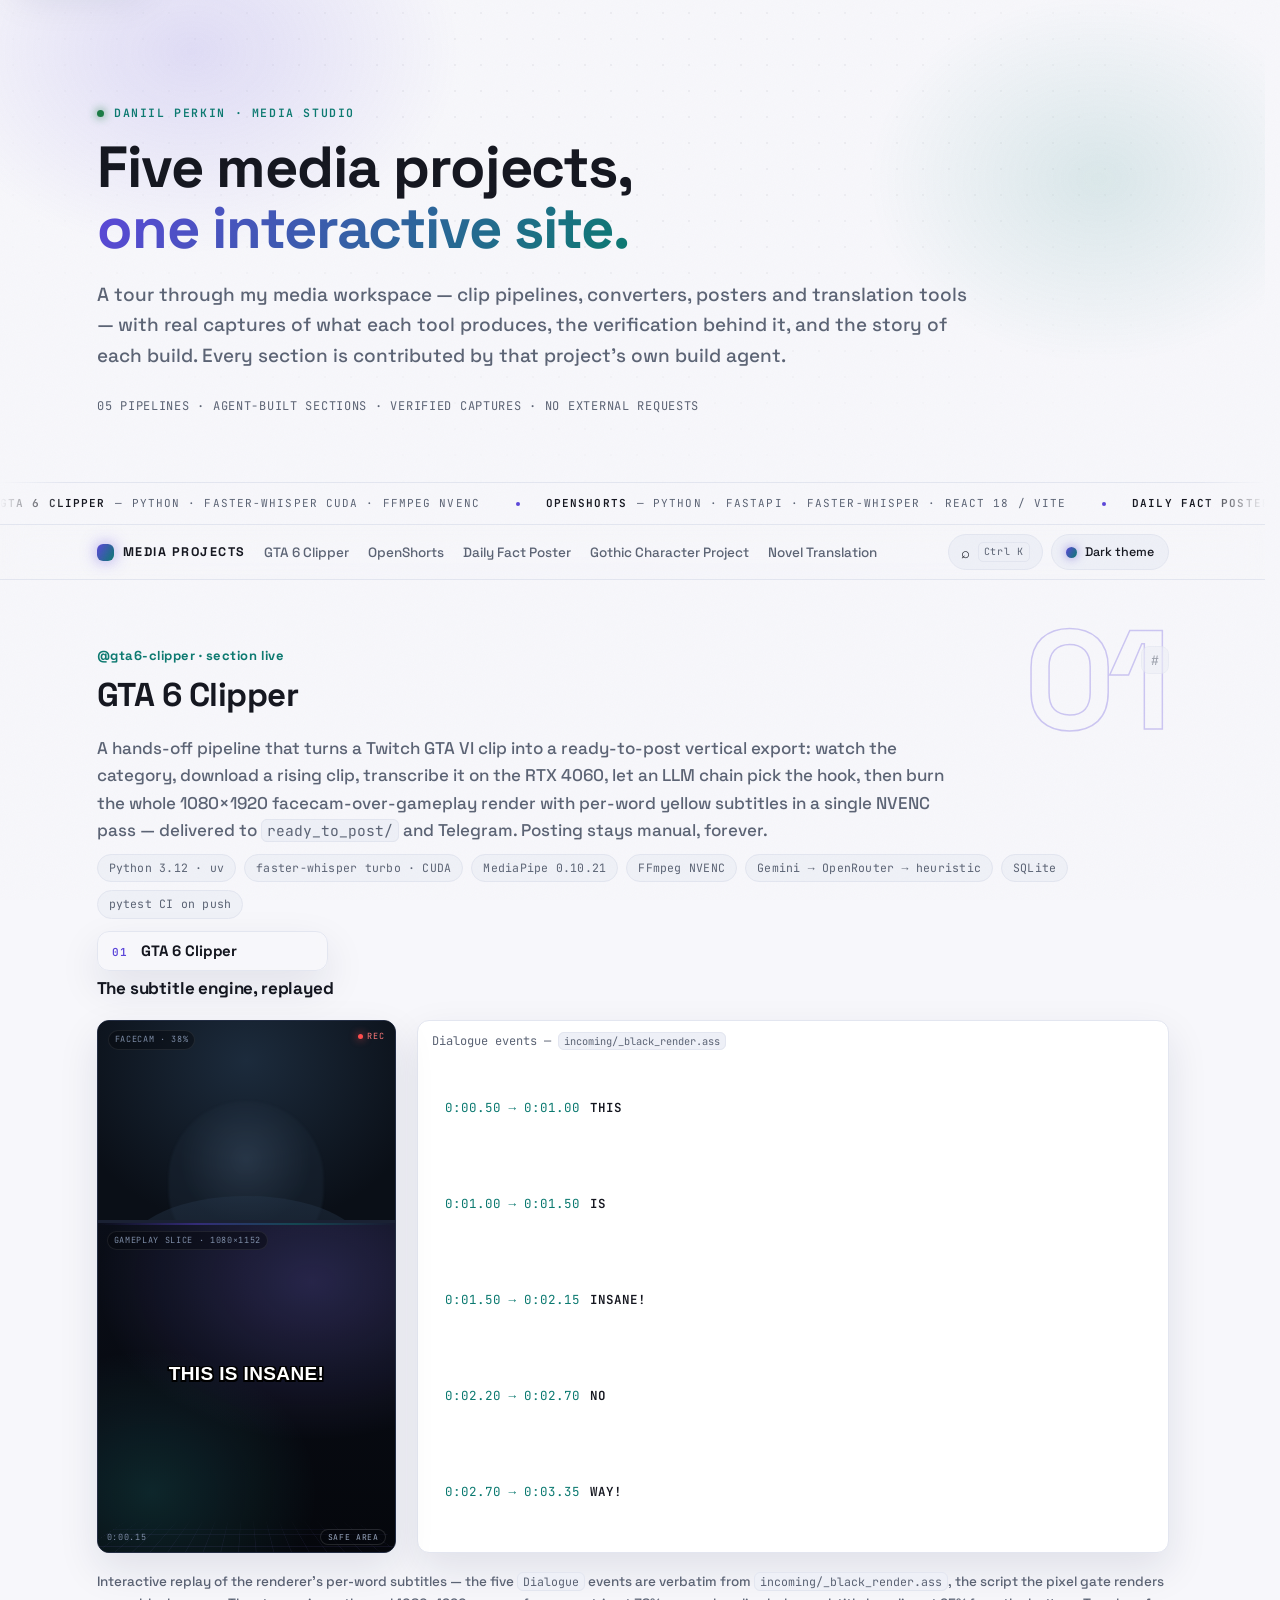
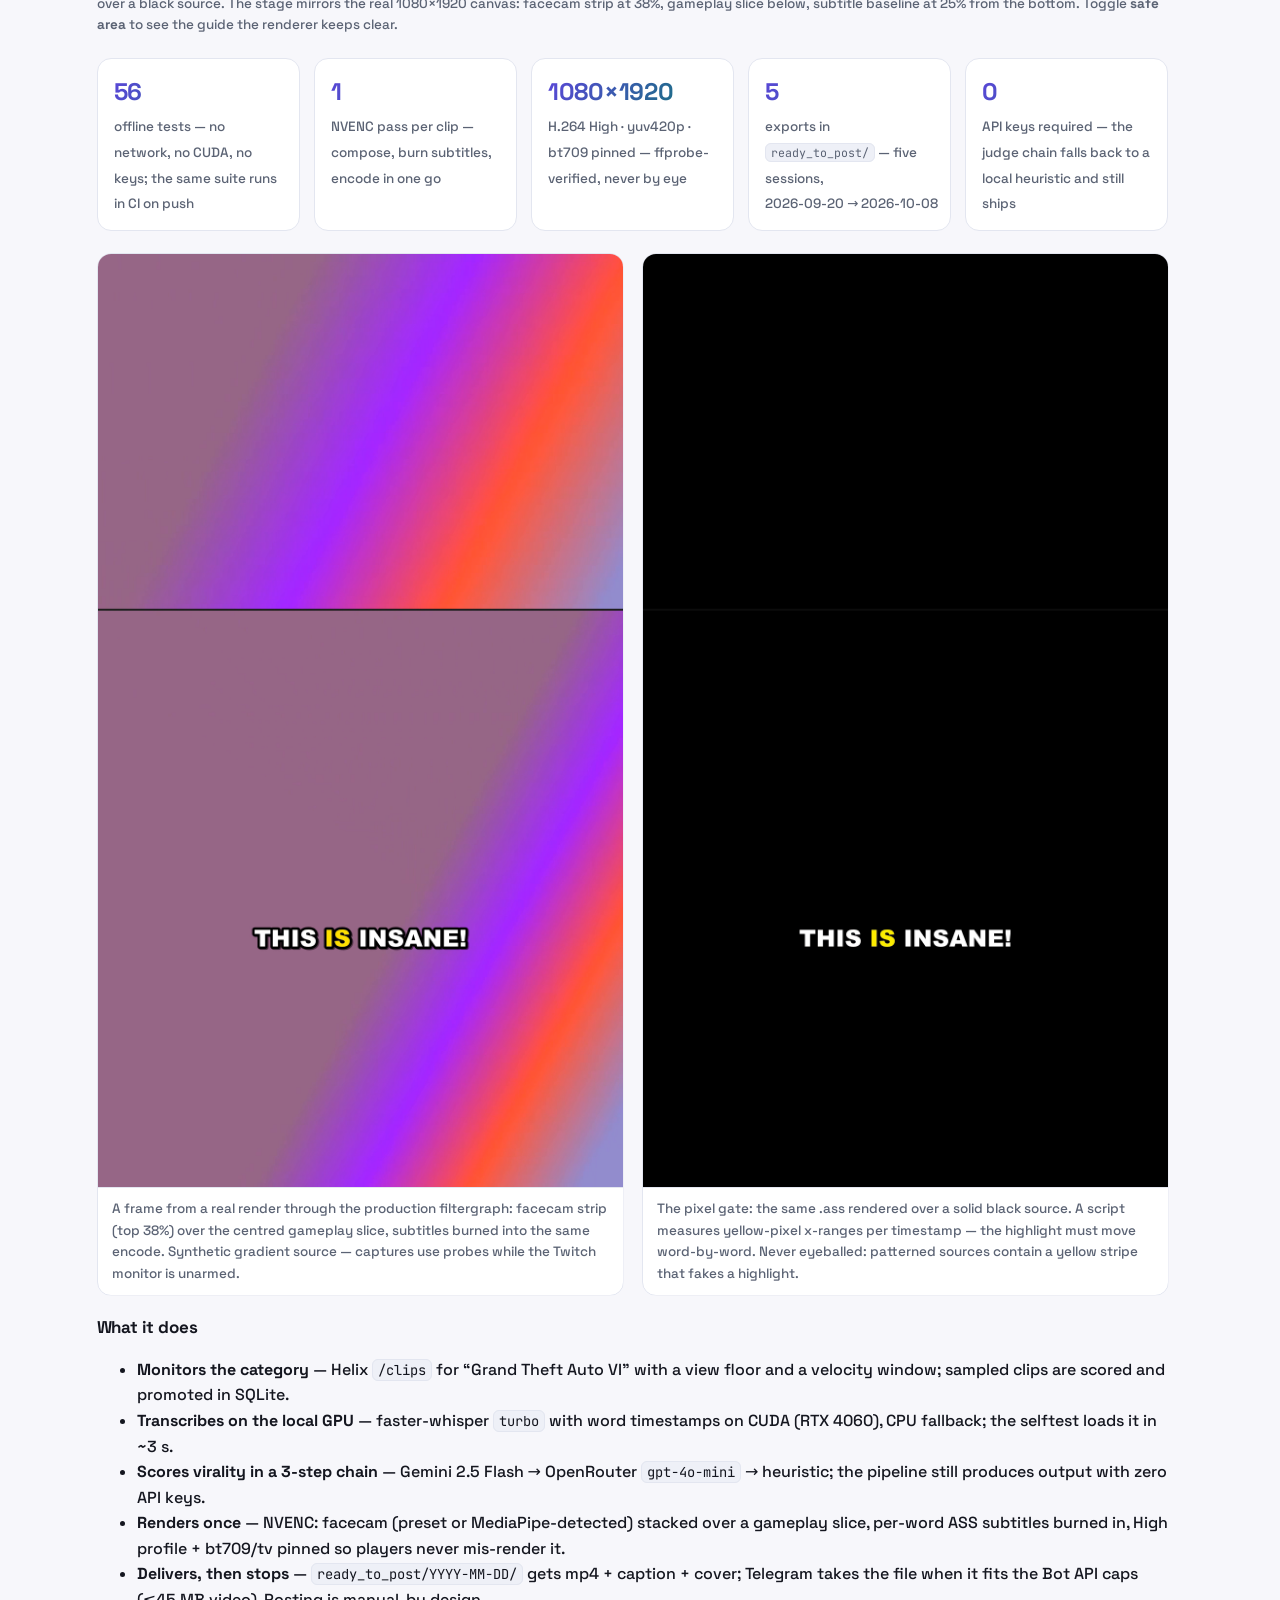
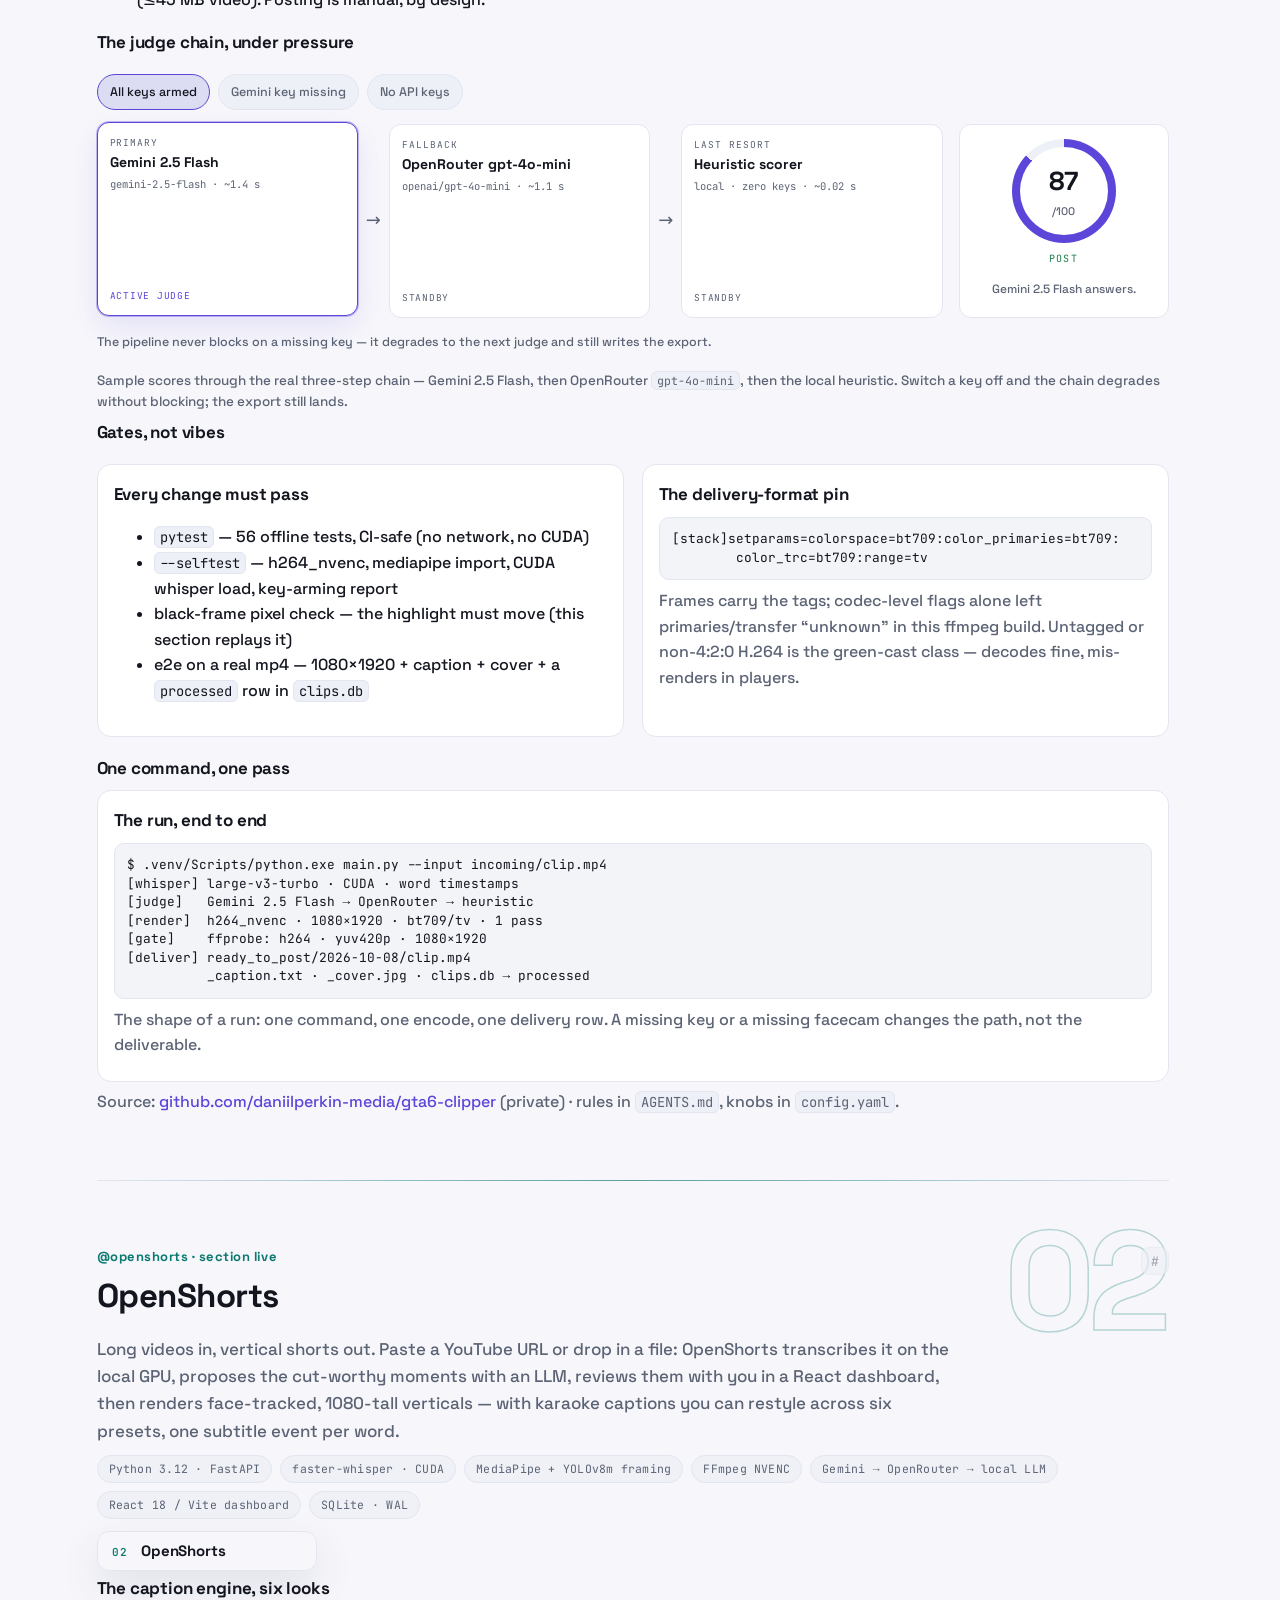
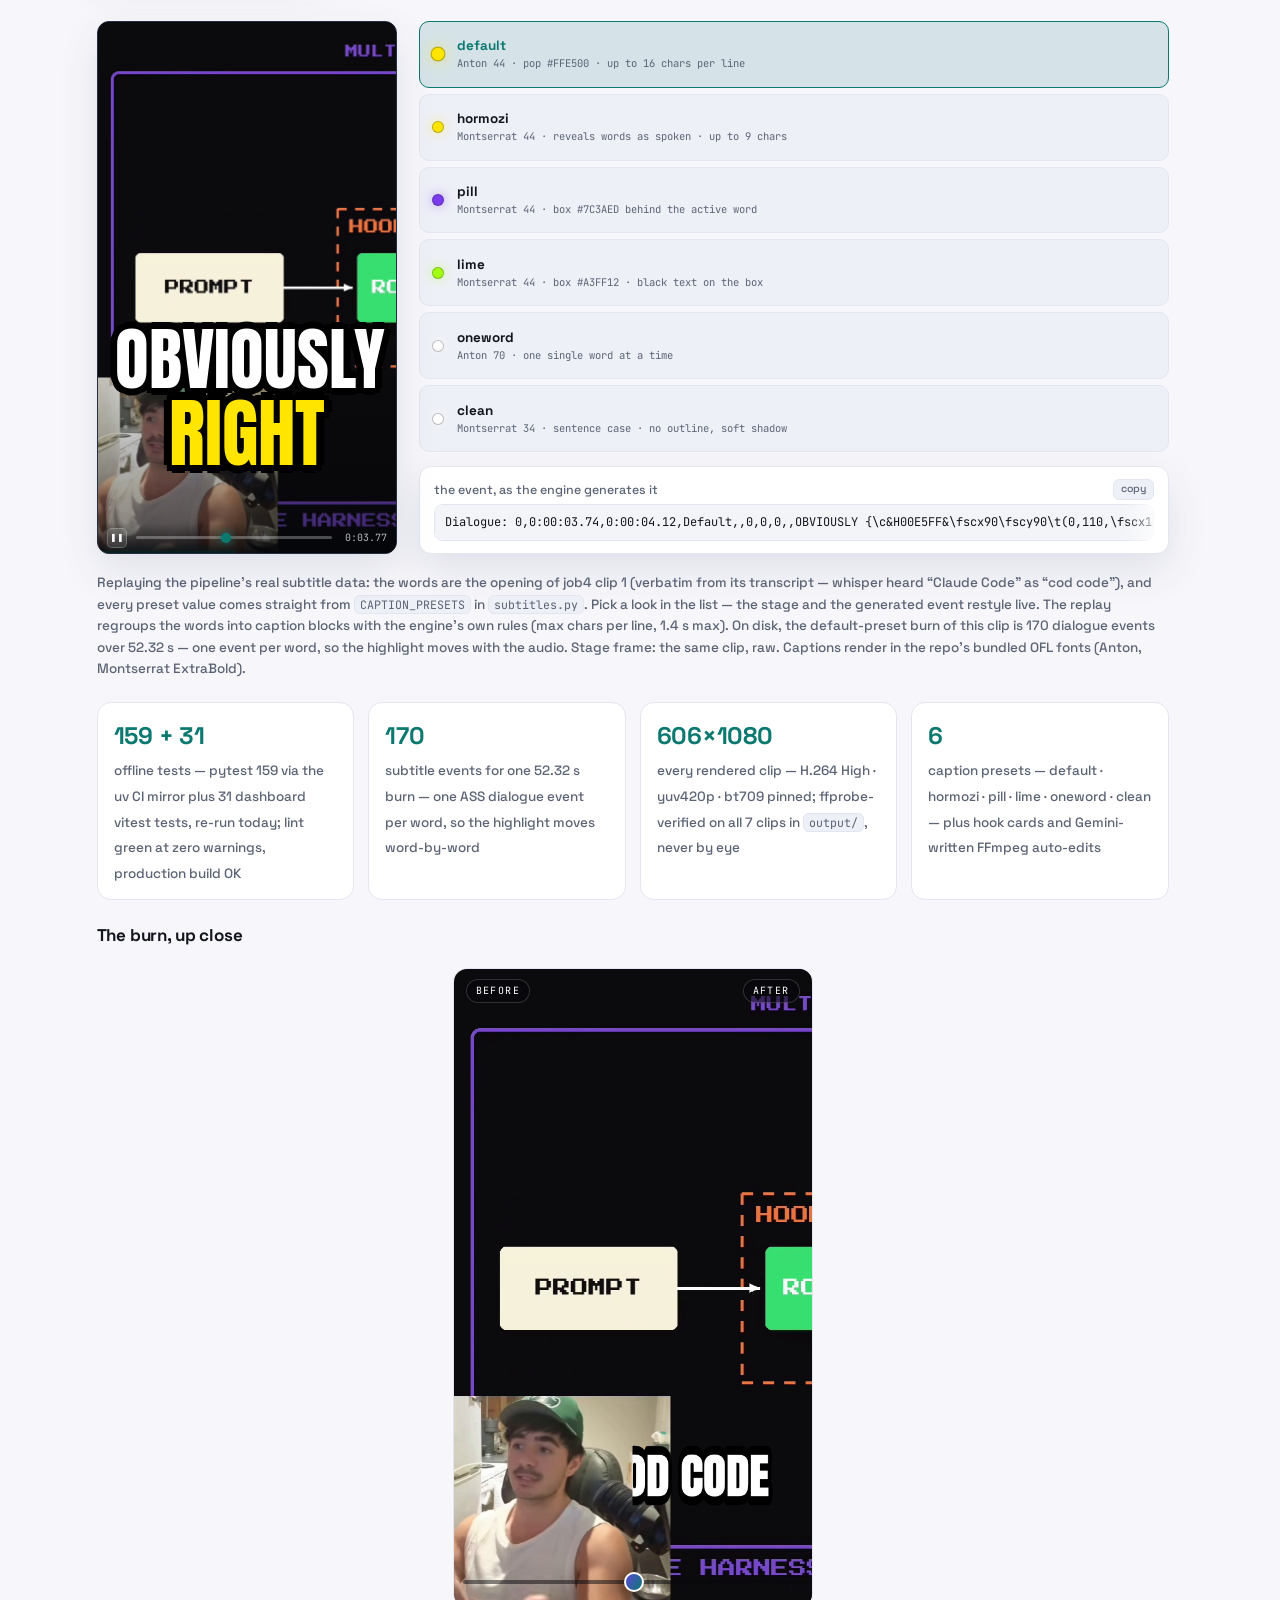
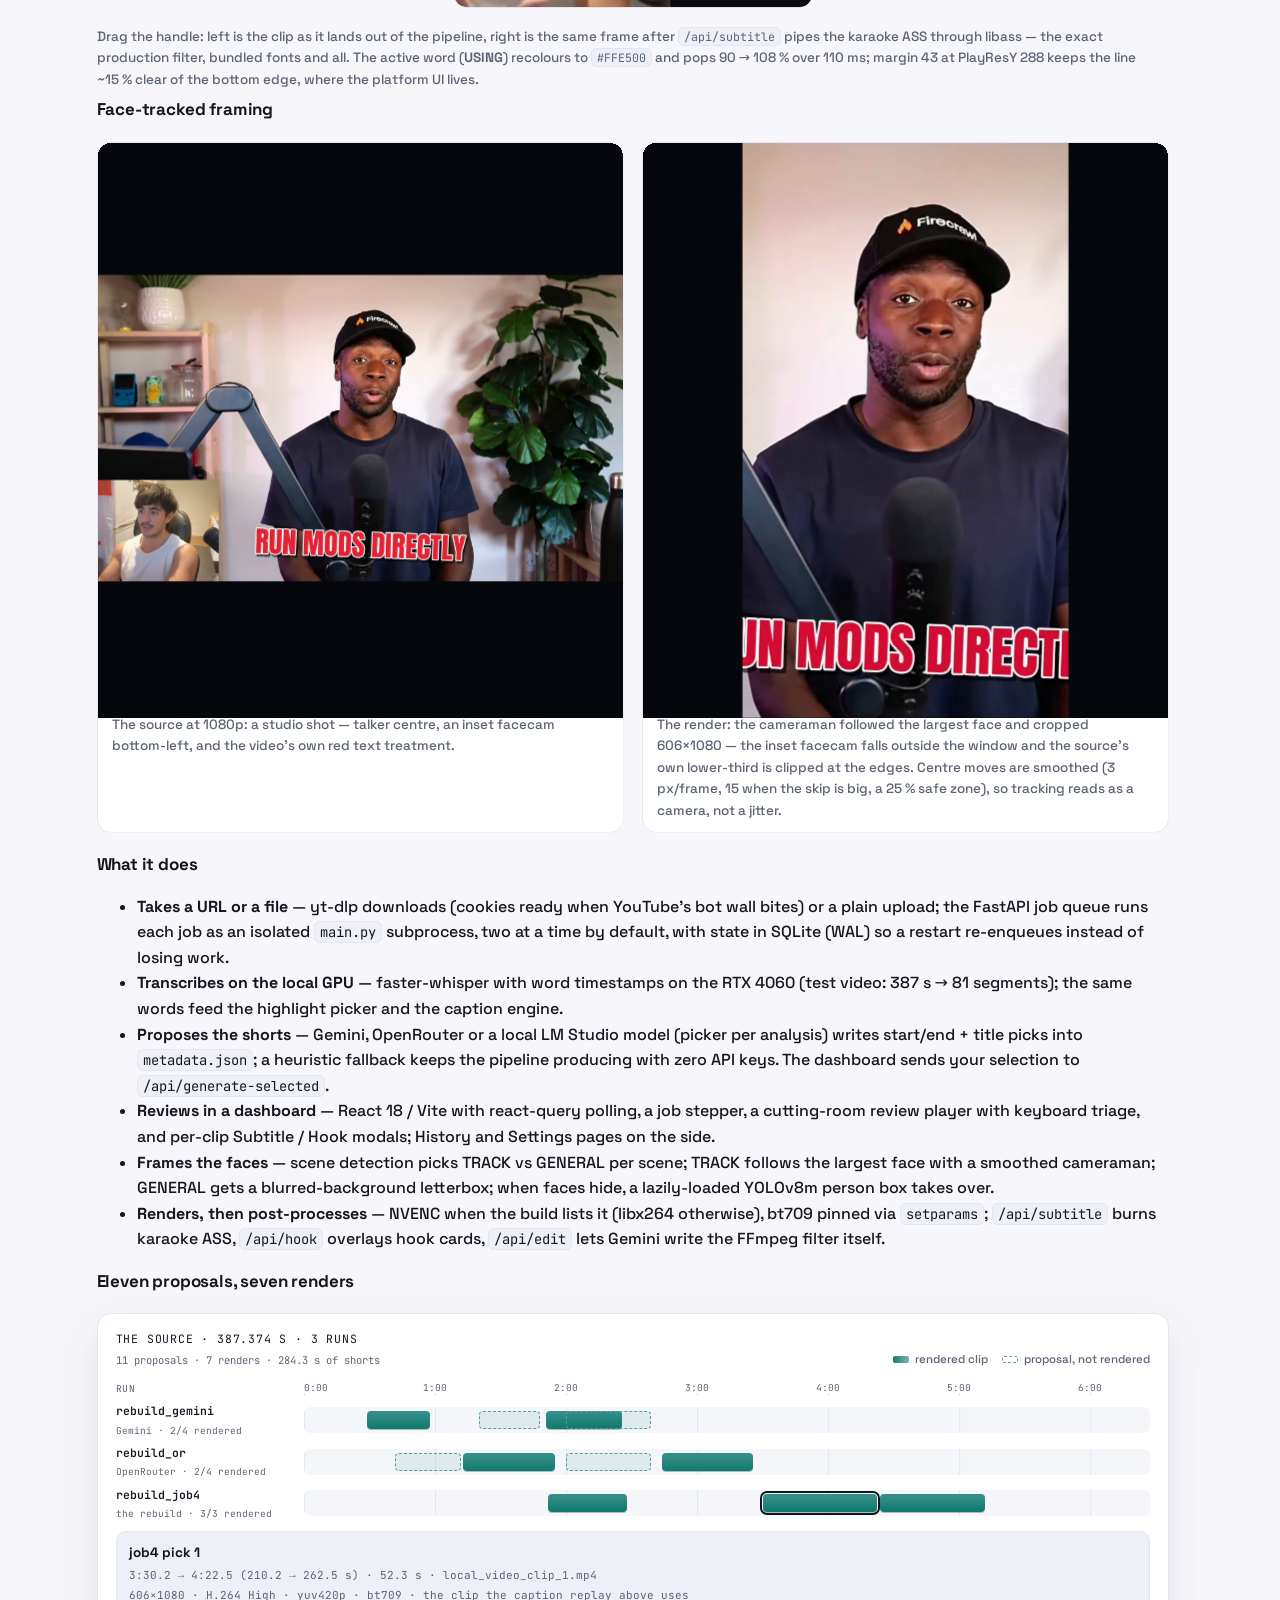
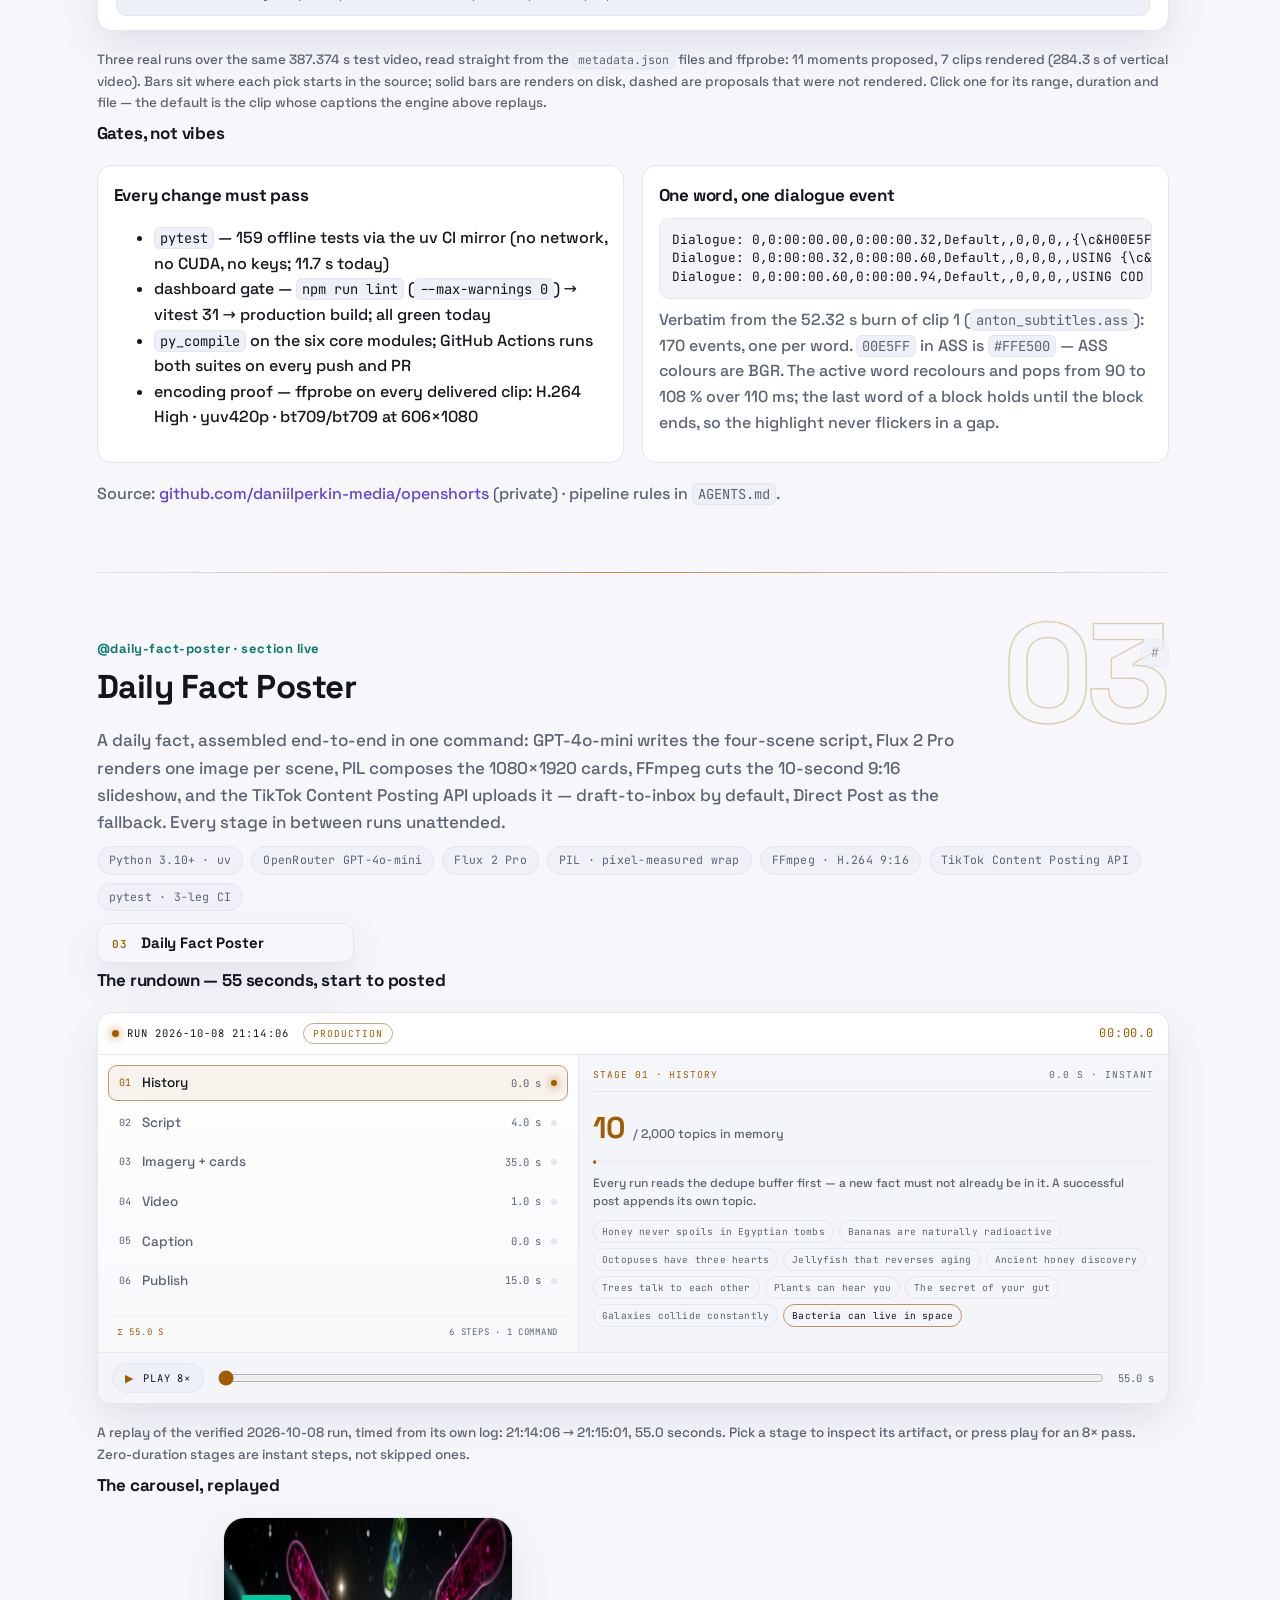
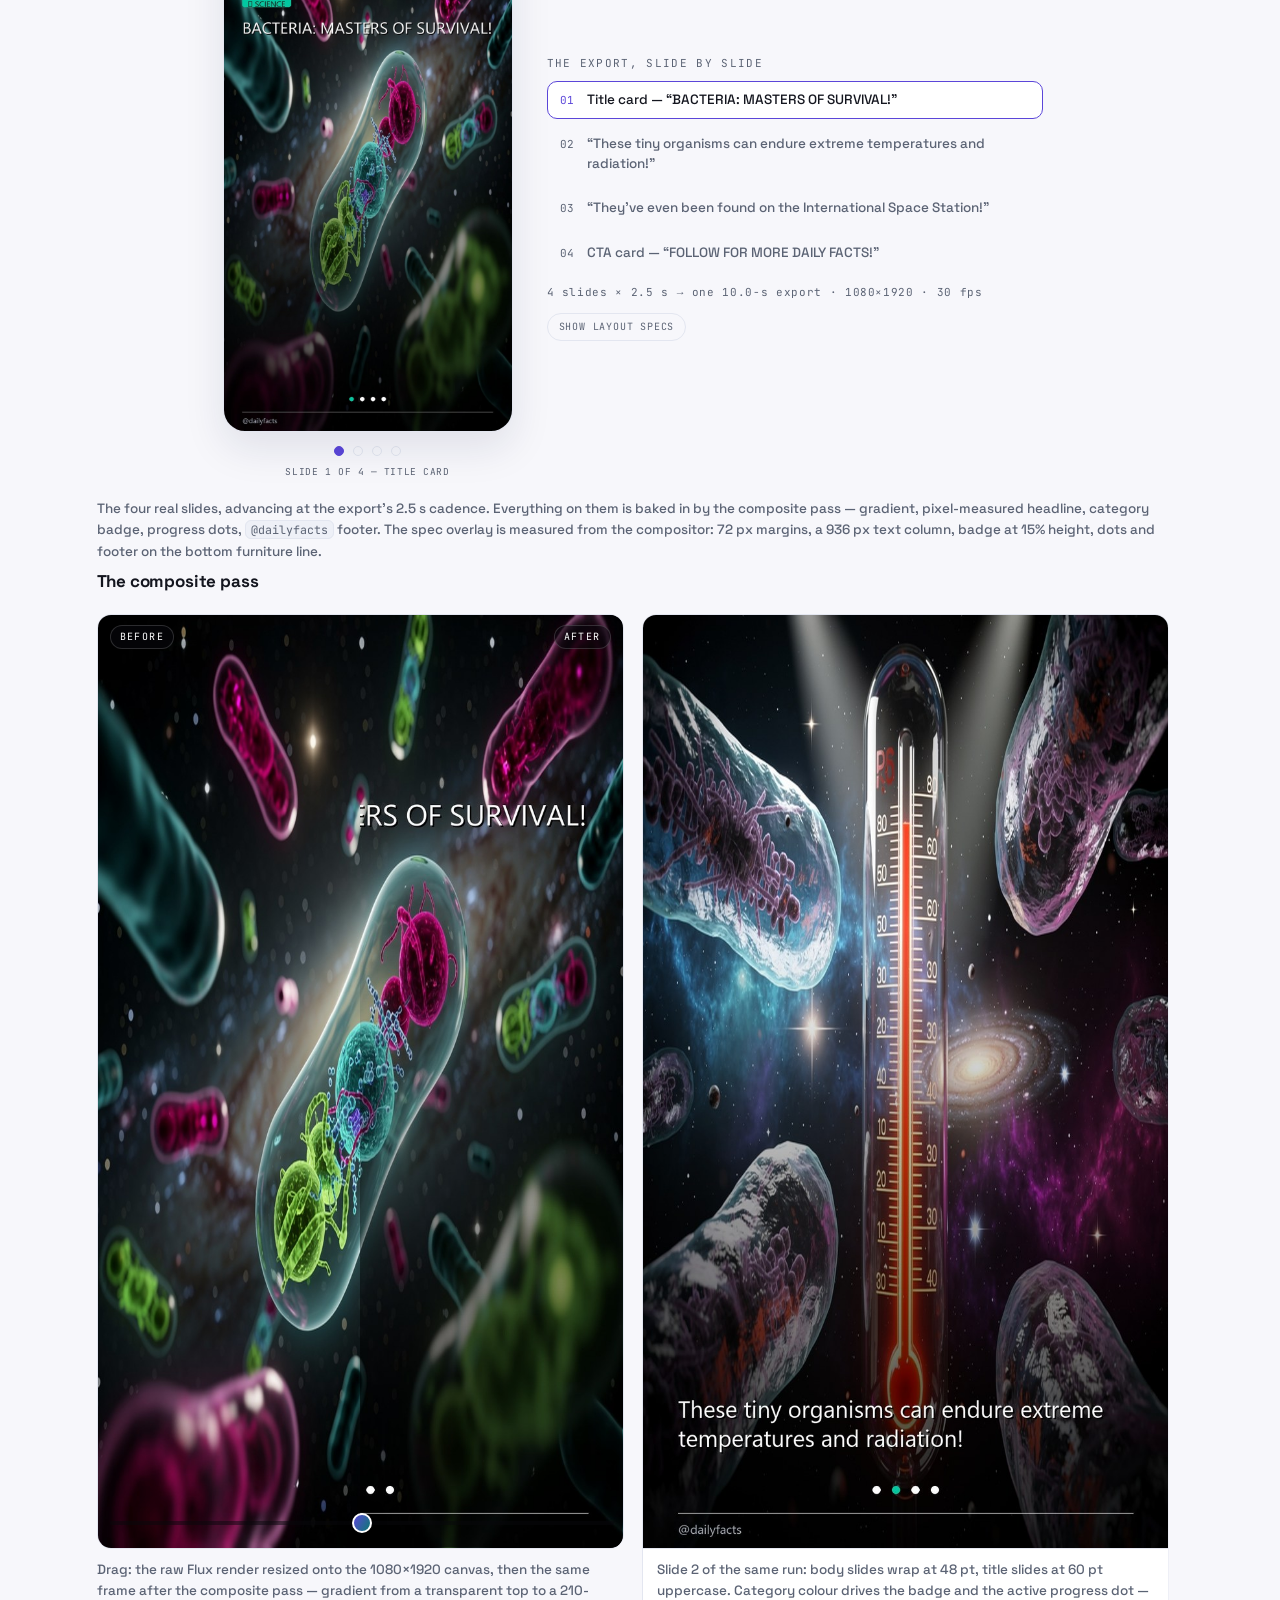
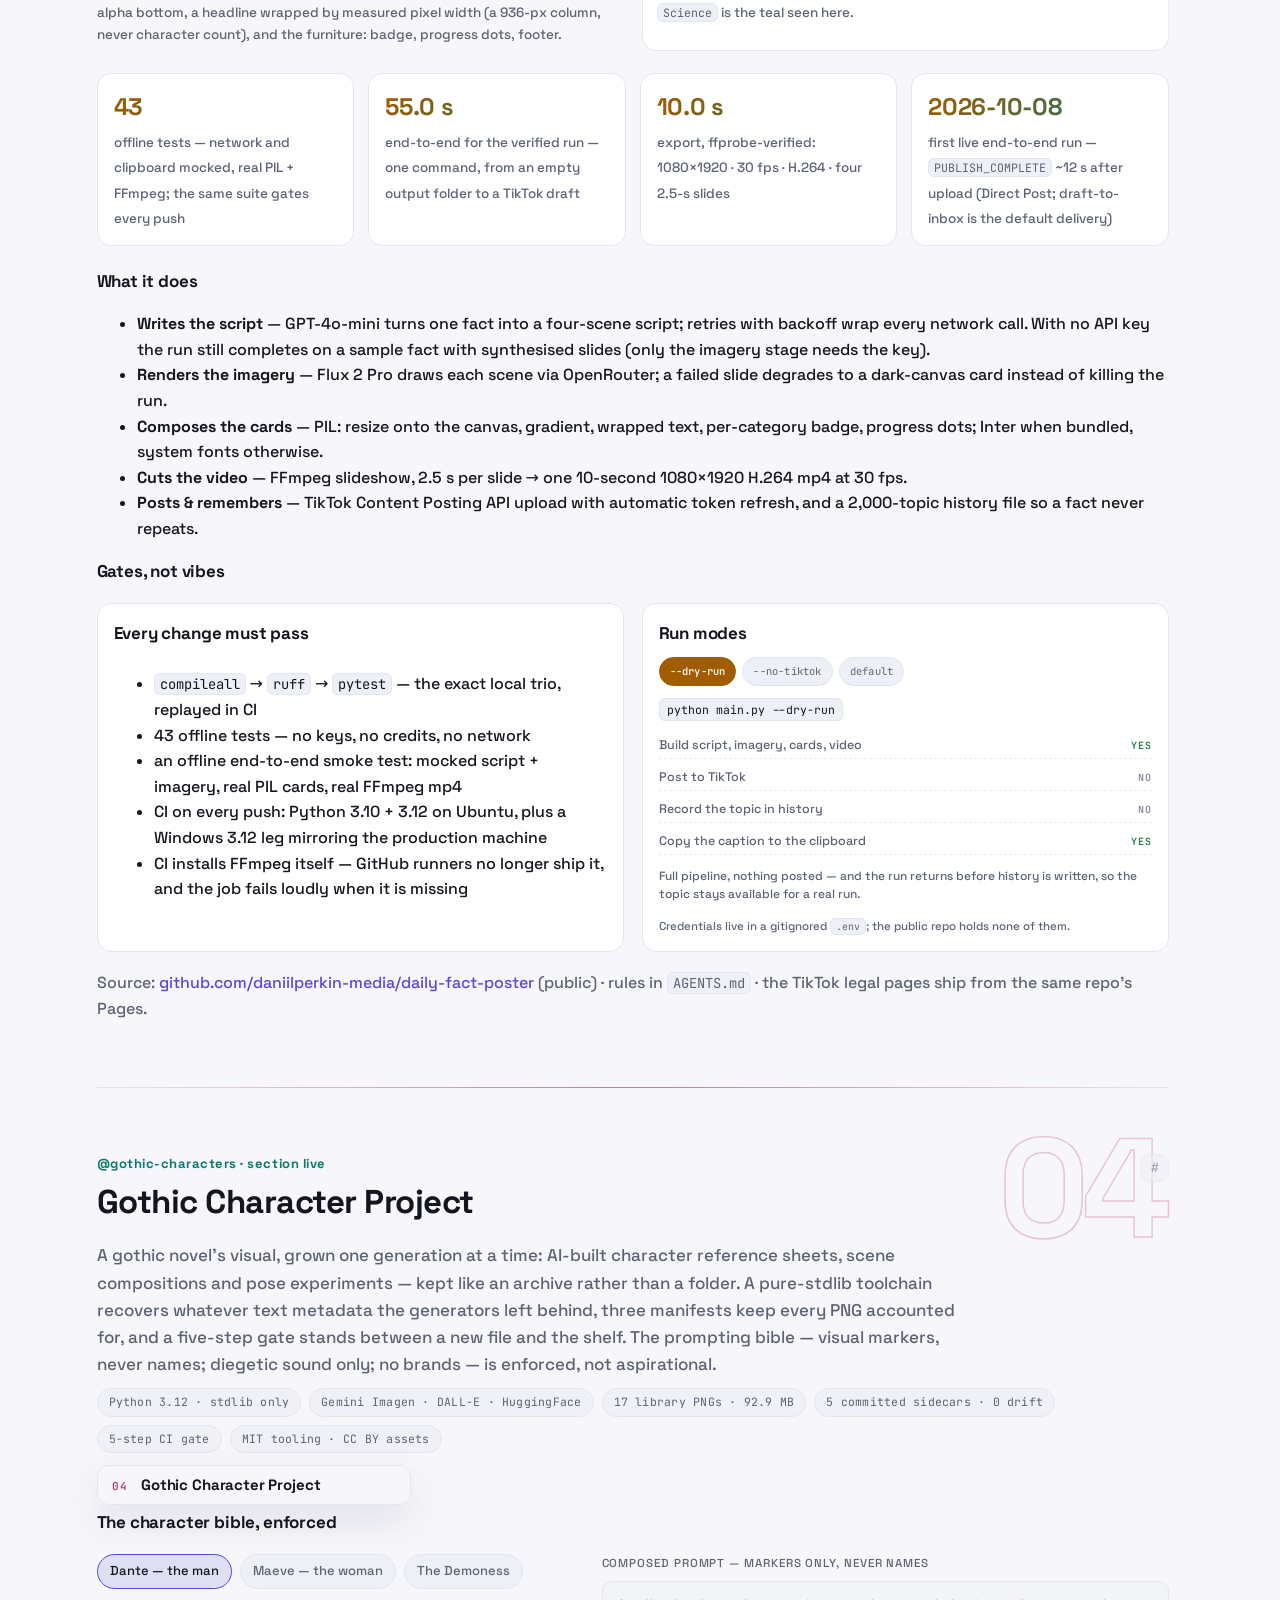
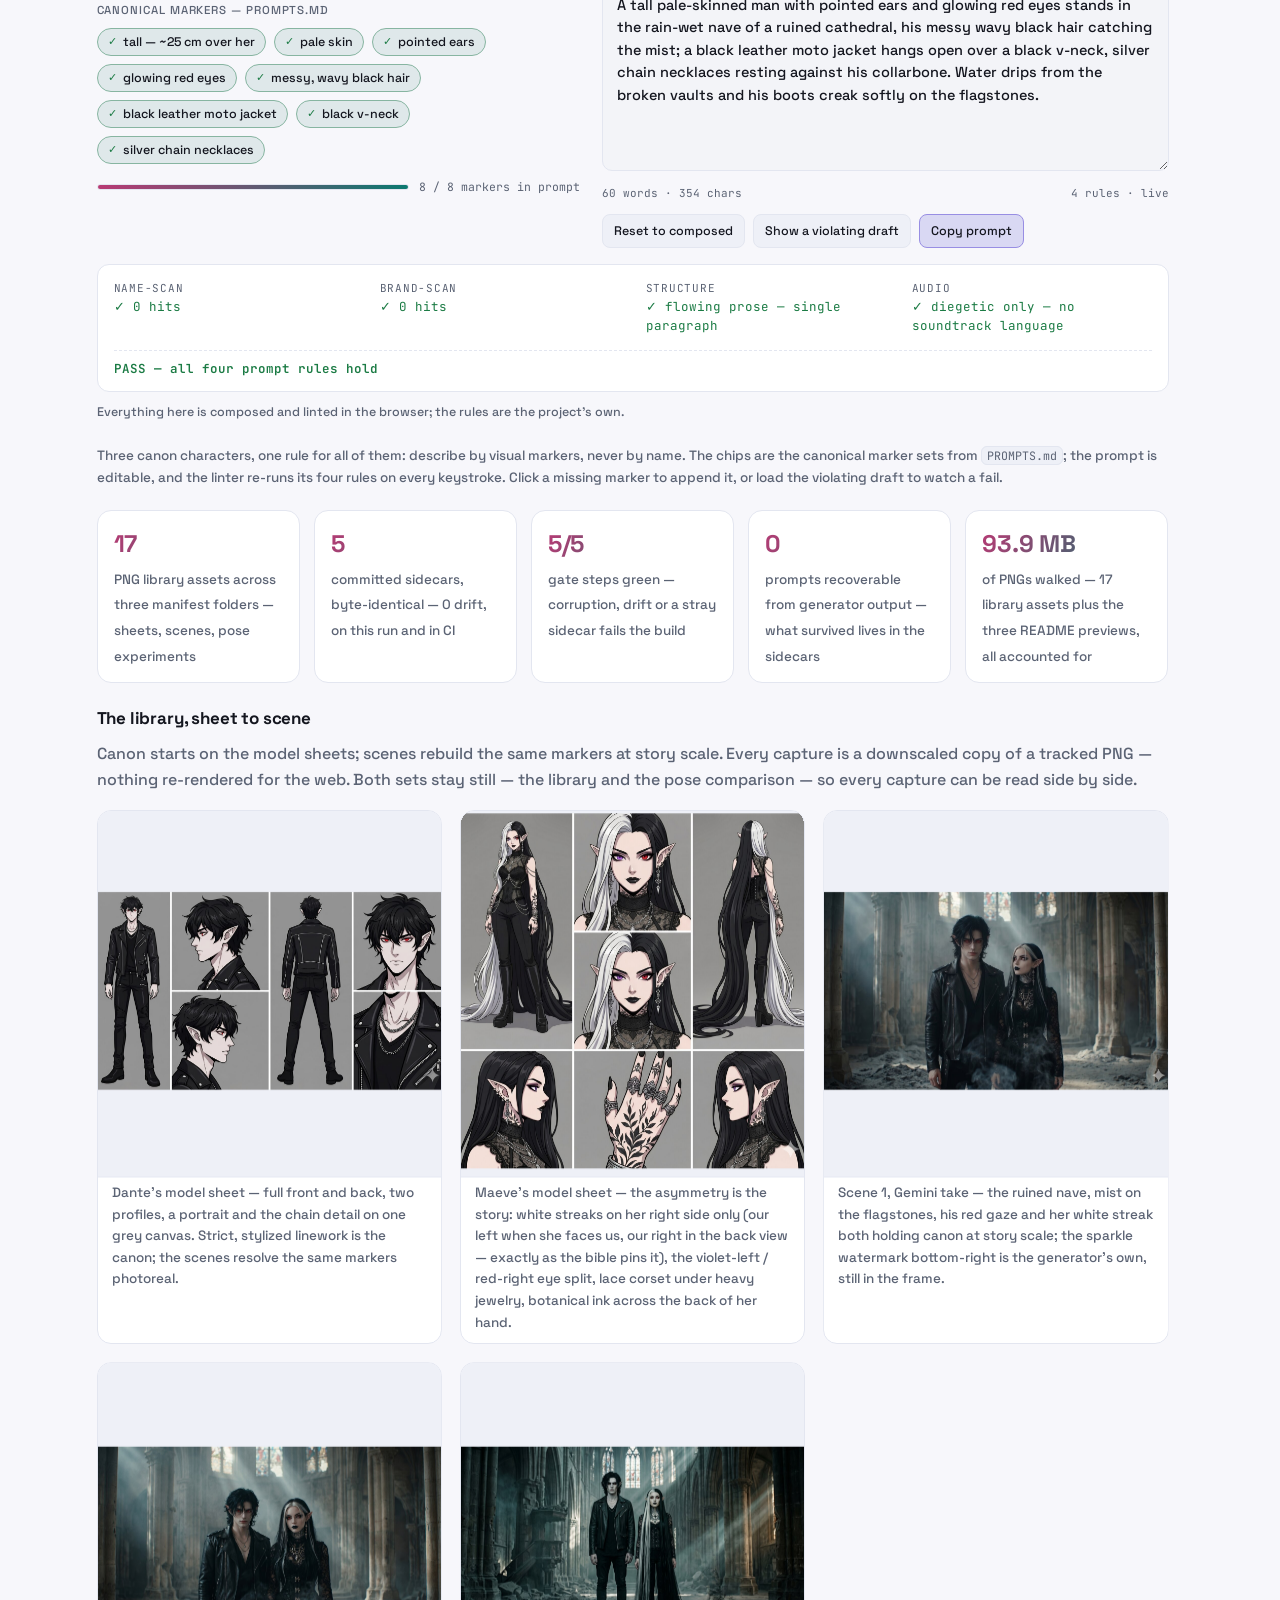
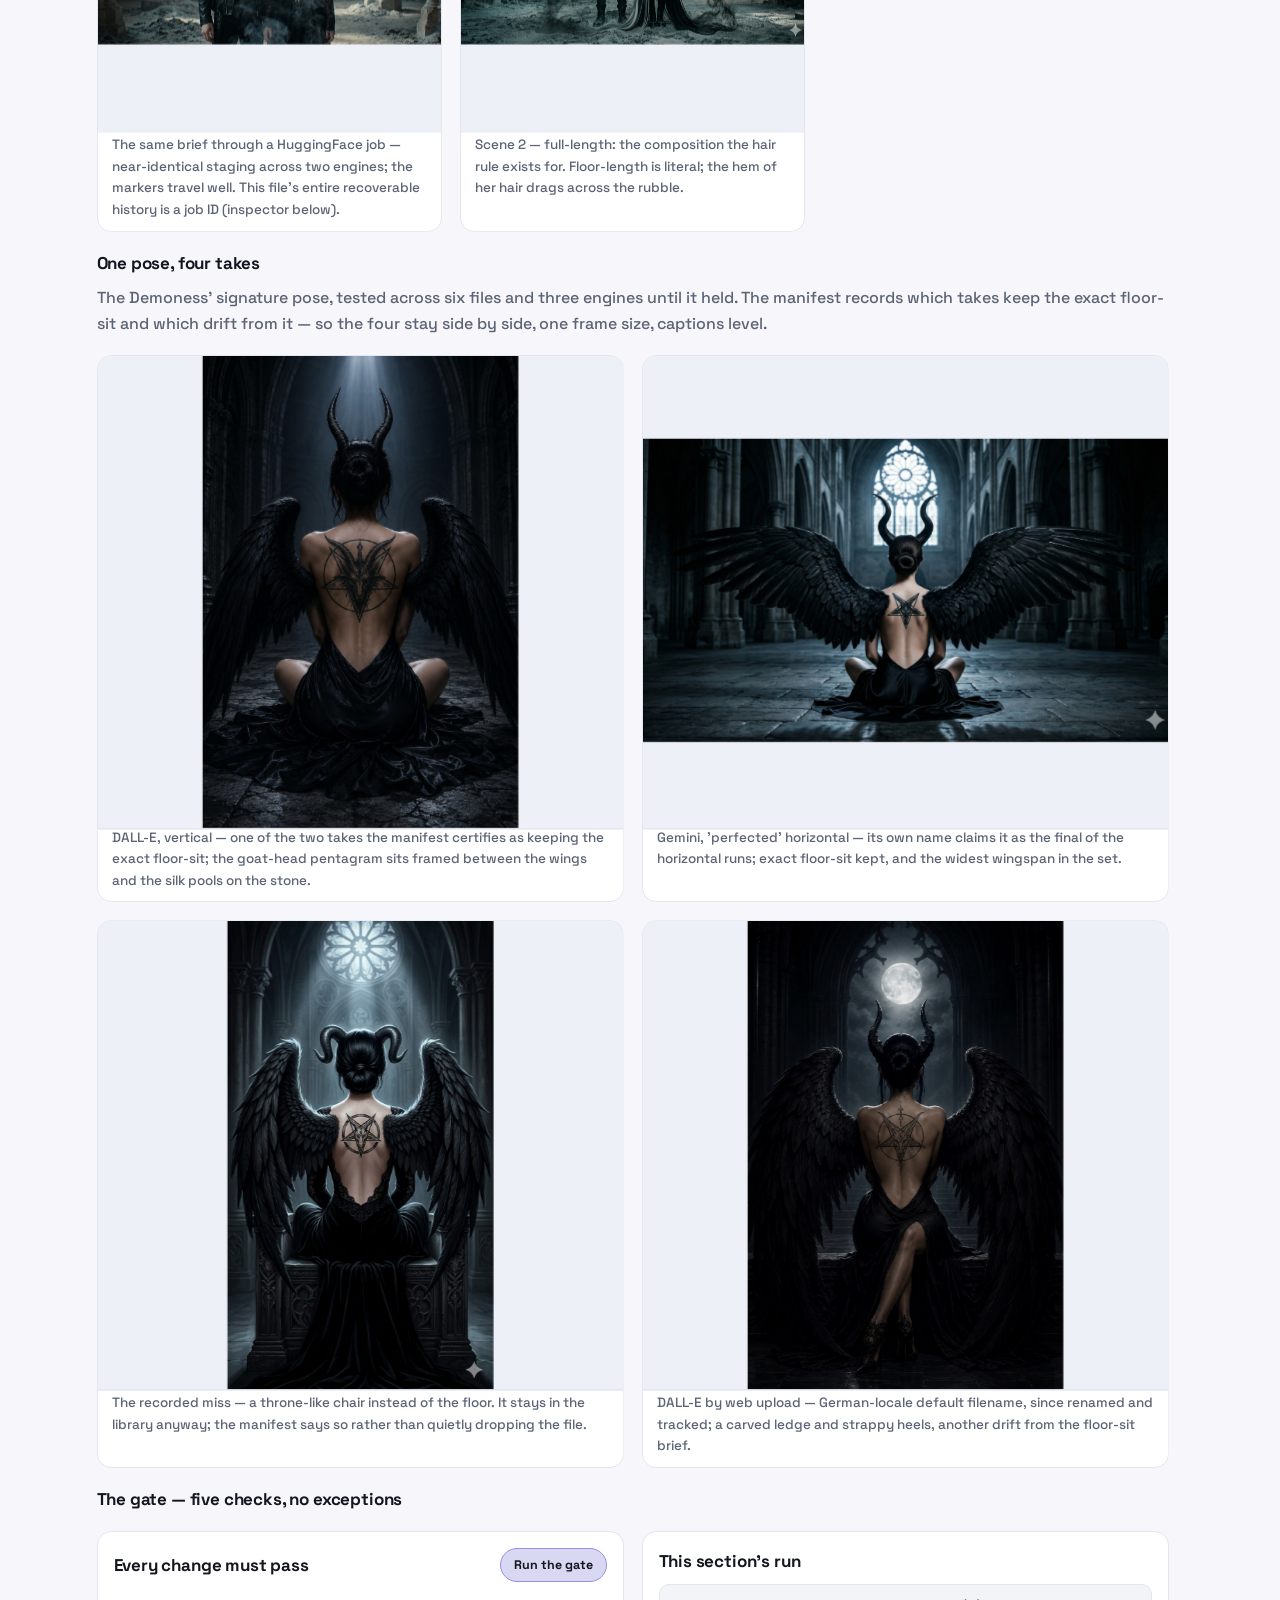
==== commit ced5074d: "Upgrade the Gothic section into an archive workbench The section had three static widgets and two fi" ====
--- a/index.html
+++ b/index.html
@@ -446,23 +446,24 @@
     <p class="p-owner">@gothic-characters · section live</p>
     <h2>Gothic Character Project</h2>
     <p class="p-lede">A gothic novel's visual, grown one generation at a time: AI-built character reference sheets, scene compositions and pose experiments — kept like an archive rather than a folder. A pure-stdlib toolchain recovers whatever text metadata the generators left behind, three manifests keep every PNG accounted for, and a five-step gate stands between a new file and the shelf. The prompting bible — visual markers, never names; diegetic sound only; no brands — is enforced, not aspirational.</p>
-    <p class="chips"><span class="chip">Python 3.12 · stdlib only</span><span class="chip">Gemini Imagen · DALL-E · HuggingFace</span><span class="chip">17 PNGs · 3 manifest folders</span><span class="chip">5 committed sidecars · LF-pinned</span><span class="chip">5-step CI gate</span><span class="chip">MIT tooling · CC BY assets</span></p>
+    <p class="chips"><span class="chip">Python 3.12 · stdlib only</span><span class="chip">Gemini Imagen · DALL-E · HuggingFace</span><span class="chip">17 library PNGs · 92.9 MB</span><span class="chip">5 committed sidecars · 0 drift</span><span class="chip">5-step CI gate</span><span class="chip">MIT tooling · CC BY assets</span></p>
   </header>
 
   <h3>The character bible, enforced</h3>
   <div class="mount" id="bible-mount"></div>
-  <p class="caption">Three canon characters, one rule for all of them: describe by visual markers, never by name. The chips are the canonical marker sets from <code>PROMPTS.md</code>; the sentence beside them is built from those markers alone. The linter runs the project's four prompt rules — names, brands, structure, audio — and the violating draft is there to show what a fail looks like.</p>
+  <p class="caption">Three canon characters, one rule for all of them: describe by visual markers, never by name. The chips are the canonical marker sets from <code>PROMPTS.md</code>; the prompt is editable, and the linter re-runs its four rules on every keystroke. Click a missing marker to append it, or load the violating draft to watch a fail.</p>
 
   <div class="kpis">
     <div class="kpi"><b>17</b><span>PNG library assets across three manifest folders — sheets, scenes, pose experiments</span></div>
     <div class="kpi"><b>5</b><span>committed sidecars, byte-identical — 0 drift, on this run and in CI</span></div>
     <div class="kpi"><b>5/5</b><span>gate steps green — corruption, drift or a stray sidecar fails the build</span></div>
     <div class="kpi"><b>0</b><span>prompts recoverable from generator output — what survived lives in the sidecars</span></div>
+    <div class="kpi"><b>93.9 MB</b><span>of PNGs walked — 17 library assets plus the three README previews, all accounted for</span></div>
   </div>
 
   <h3>The library, sheet to scene</h3>
-  <p class="muted">Canon starts on the model sheets; scenes rebuild the same markers at story scale. Every capture is a downscaled copy of a tracked PNG — nothing re-rendered for the web.</p>
-  <div class="strip library-strip">
+  <p class="muted">Canon starts on the model sheets; scenes rebuild the same markers at story scale. Every capture is a downscaled copy of a tracked PNG — nothing re-rendered for the web. Both sets stay still — the library and the pose comparison — so every capture can be read side by side.</p>
+  <div class="library-set library-strip">
     <figure class="shot">
       <img loading="lazy" src="sections/gothic-character-project/assets/dante-sheet.jpg" alt="Dante model sheet: full front and back views, two profiles, a portrait and the silver-chain detail">
       <figcaption>Dante's model sheet — full front and back, two profiles, a portrait and the chain detail on one grey canvas. Strict, stylized linework is the canon; the scenes resolve the same markers photoreal.</figcaption>
@@ -486,8 +487,8 @@
   </div>
 
   <h3>One pose, four takes</h3>
-  <p class="muted">The Demoness' signature pose, tested across six files and three engines until it held. The manifest records which takes keep the exact floor-sit and which drift from it.</p>
-  <div class="strip pose-strip">
+  <p class="muted">The Demoness' signature pose, tested across six files and three engines until it held. The manifest records which takes keep the exact floor-sit and which drift from it — so the four stay side by side, one frame size, captions level.</p>
+  <div class="pose-set pose-strip">
     <figure class="shot">
       <img loading="lazy" src="sections/gothic-character-project/assets/pose-dalle-vertical.jpg" alt="The Demoness floor-sit by DALL-E (vertical): back view, wide wings, goat-head pentagram between them">
       <figcaption>DALL-E, vertical — one of the two takes the manifest certifies as keeping the exact floor-sit; the goat-head pentagram sits framed between the wings and the silk pools on the stone.</figcaption>
@@ -507,15 +508,16 @@
   </div>
 
   <h3>The gate — five checks, no exceptions</h3>
-  <div class="grid-2">
-    <div class="card code">
-      <h3>Every change must pass</h3>
-      <pre>python -m compileall -q .
-python extract_png_metadata.py --strict
-git diff --exit-code -- '*_metadata.txt'
-git ls-files --others -- '*_metadata.txt'
-python validate_manifests.py</pre>
-      <p class="muted">Corruption, a drifted sidecar, an uncommitted sidecar or a manifest mismatch fails the build — the same five steps run in CI on every push.</p>
+  <div class="grid-2 gate-grid">
+    <div class="card gate-card">
+      <div class="gate-top">
+        <h3>Every change must pass</h3>
+        <button type="button" class="gate-run" id="gate-run">Run the gate</button>
+      </div>
+      <ol class="gate-steps" id="gate-steps"></ol>
+      <p class="gate-verdict" id="gate-verdict" aria-live="polite">Idle — five checks, one verdict.</p>
+      <p class="muted gate-note">A replay of the recorded run, not a live CI call: each step prints the tail the tool actually produced.</p>
+      <p class="gate-ci">Same five steps in <code>.github/workflows/ci.yml</code> — on every push and PR.</p>
     </div>
     <div class="card code">
       <h3>This section's run</h3>
@@ -525,15 +527,22 @@
 Scenes: 5 PNG, 3 sidecar(s), 10 refs - OK
 
 Done. All manifests consistent.</pre>
-      <p class="muted">Verbatim tail from the run that built this page: compileall clean, extractor strict-clean, 0 drift, 0 loose sidecars, all manifests consistent.</p>
+      <p class="muted">Verbatim tail from the recorded gate run: compileall clean, extractor strict-clean, 0 drift, 0 loose sidecars, all manifests consistent.</p>
+      <h4 class="gate-sub">If a check fails</h4>
+      <ul class="gate-fails">
+        <li><code>--strict</code><span>a truncated or corrupt PNG</span></li>
+        <li><code>git diff</code><span>a sidecar that drifted by one byte</span></li>
+        <li><code>ls-files --others</code><span>a sidecar never committed</span></li>
+        <li><code>validate_manifests</code><span>a file the manifest does not know</span></li>
+      </ul>
     </div>
   </div>
   <p class="muted">A new asset enters the same way every time: PNG into the right folder → extractor → <code>git add -f</code> any new sidecar → a manifest row → validator → commit.</p>
 
-  <h3>What the generators left behind</h3>
-  <p class="muted">Most AI generators ship PNGs scrubbed of their text chunks — empty extractor output is the norm here, and the manifests say so instead of guessing. Five files kept something: raw EXIF, and one job ID that outlived its prompt.</p>
+  <h3>The archive, file by file</h3>
+  <p class="muted">Every PNG the extractor walks: 17 library assets in three manifest folders, plus the three downscaled README previews. Five kept text metadata; the other fifteen are clean-stripped, and the manifests record the loss instead of guessing.</p>
   <div class="mount" id="sidecar-mount"></div>
-  <p class="caption">The inspector replays the extractor's real verdicts, file by file. The five recovered sidecars are committed, LF-pinned and byte-identical — the gate fails if any drifts by a single byte. Tool: <code>extract_png_metadata.py</code>.</p>
+  <p class="caption">The inspector replays the extractor's real verdicts, file by file — dimensions, bytes and sidecar status included. The five recovered sidecars are committed, LF-pinned and byte-identical; the gate fails if any drifts by a single byte. Tool: <code>extract_png_metadata.py</code>.</p>
 
   <p class="muted">Source: <a href="https://github.com/daniilperkin-media/gothic-character-project">github.com/daniilperkin-media/gothic-character-project</a> (private) · the bible is <code>PROMPTS.md</code>, the gate is <code>AGENTS.md</code>.</p>
 </section>
--- a/sections/gothic-character-project/style.css
+++ b/sections/gothic-character-project/style.css
@@ -2,28 +2,49 @@
 #gothic-character-project .p-owner{color:var(--accent-2);font-size:13px;margin:0 0 2px;font-weight:600;letter-spacing:.04em}
 #gothic-character-project .shot img{display:block;width:auto;max-width:100%;max-height:460px;margin:0 auto}
 
-/* pose strip: one comparison set — uniform frames, aligned caption rows */
-#gothic-character-project .pose-strip{grid-template-columns:repeat(2,minmax(0,1fr))}
-#gothic-character-project .pose-strip .shot{display:flex;flex-direction:column}
-#gothic-character-project .pose-strip .shot img{height:460px;width:100%;object-fit:contain;background:var(--surface2);border-bottom:1px solid var(--border);margin:0}
-#gothic-character-project .pose-strip .shot figcaption{min-height:4.9em}
-@media(max-width:840px){#gothic-character-project .pose-strip{grid-template-columns:1fr}}
+/* library set: sheet to scene on one frame size — a static comparison grid,
+   deliberately not .strip (the engine pins 3+ item strips; these must stay still) */
+#gothic-character-project .library-set{display:grid;gap:18px;grid-template-columns:repeat(3,minmax(0,1fr));margin:18px 0}
+@media(max-width:980px){#gothic-character-project .library-set{grid-template-columns:repeat(2,minmax(0,1fr))}}
+@media(max-width:640px){#gothic-character-project .library-set{grid-template-columns:1fr}}
+#gothic-character-project .library-set .shot{display:flex;flex-direction:column}
+#gothic-character-project .library-set .shot img{height:360px;width:100%;object-fit:contain;background:var(--surface2);border-bottom:1px solid var(--border);margin:0}
 
-/* library strip: sheet to scene on one frame size */
-#gothic-character-project .library-strip .shot{display:flex;flex-direction:column}
-#gothic-character-project .library-strip .shot img{height:360px;width:100%;object-fit:contain;background:var(--surface2);border-bottom:1px solid var(--border);margin:0}
+/* pose set: deliberately not .strip — the engine pins 3+ item strips, and a
+   comparison set must stay still. Four equal frames, level caption rows. */
+#gothic-character-project .pose-set{display:grid;gap:18px;grid-template-columns:repeat(2,minmax(0,1fr));margin:18px 0}
+#gothic-character-project .pose-set .shot{display:flex;flex-direction:column}
+#gothic-character-project .pose-set .shot img{height:460px;width:100%;object-fit:contain;background:var(--surface2);border-bottom:1px solid var(--border);margin:0}
+#gothic-character-project .pose-set .shot figcaption{min-height:4.9em}
+@media(max-width:840px){#gothic-character-project .pose-set{grid-template-columns:1fr}}
 
-/* the character bible, enforced — widget */
-#bible-mount .bible{display:grid;grid-template-columns:1fr 1fr;gap:16px 20px;align-items:start;margin:18px 0 6px}
+/* ---------- the character bible, enforced — workbench ---------- */
+#bible-mount .bible{display:grid;grid-template-columns:minmax(0,.92fr) minmax(0,1.08fr);gap:16px 22px;align-items:start;margin:18px 0 6px}
 @media(max-width:840px){#bible-mount .bible{grid-template-columns:1fr}}
 .bible-tabs{display:flex;gap:8px;flex-wrap:wrap;margin-bottom:12px}
-.bible-tabs button{background:var(--surface2);color:var(--muted);border:1px solid var(--border);border-radius:999px;padding:6px 12px;font:inherit;font-size:13px;cursor:pointer}
-.bible-tabs button[aria-pressed="true"]{color:var(--text);border-color:var(--accent)}
+.bible-tabs button{background:var(--surface2);color:var(--muted);border:1px solid var(--border);border-radius:999px;padding:6px 12px;font:inherit;font-size:13px;cursor:pointer;transition:border-color .18s ease,color .18s ease,background .18s ease}
+.bible-tabs button:hover{color:var(--text)}
+.bible-tabs button[aria-pressed="true"]{color:var(--text);border-color:var(--accent);background:color-mix(in srgb,var(--accent) 10%,var(--surface2))}
 .bible-h{font-size:11.5px;text-transform:uppercase;letter-spacing:.08em;color:var(--muted);margin:0 0 8px}
 .bible-markers{display:flex;gap:8px;flex-wrap:wrap}
-.bible-markers .m{background:var(--surface2);border:1px solid var(--border);border-radius:999px;padding:3px 10px;font-size:12.5px;color:var(--text)}
-.bible-prompt{background:var(--surface);border:1px solid var(--border);border-radius:12px;padding:12px 14px;font-size:14.5px;line-height:1.55}
-.bible-prompt.bad{border-color:var(--warn)}
+.bible-markers .m{display:inline-flex;align-items:center;gap:6px;background:var(--surface2);border:1px solid var(--border);border-radius:999px;padding:3px 10px;font:inherit;font-size:12.5px;color:var(--text);cursor:pointer;transition:border-color .18s ease,opacity .18s ease,background .18s ease}
+.bible-markers .m::before{content:"+";font-family:var(--mono);font-size:11px;color:var(--muted);line-height:1}
+.bible-markers .m[data-on="true"]{border-color:color-mix(in srgb,var(--ok) 46%,var(--border));background:color-mix(in srgb,var(--ok) 7%,var(--surface2))}
+.bible-markers .m[data-on="true"]::before{content:"\2713";color:var(--ok)}
+.bible-markers .m[data-on="false"]{opacity:.62;border-style:dashed}
+.bible-markers .m[data-on="false"]:hover{opacity:1;border-color:var(--accent)}
+.bible-cover{display:flex;align-items:center;gap:10px;margin-top:14px;font-family:var(--mono);font-size:11.5px;color:var(--muted)}
+.bible-cover .bar{flex:1;height:6px;border-radius:999px;background:var(--surface2);border:1px solid var(--border);overflow:hidden}
+.bible-cover .bar i{display:block;height:100%;width:0;background:linear-gradient(90deg,var(--sec),var(--accent-2));transition:width .25s ease}
+.bible-cover .num{white-space:nowrap}
+.bible-edit{width:100%;min-height:190px;resize:vertical;background:var(--code);color:var(--text);border:1px solid var(--border);border-radius:10px;padding:12px 14px;font-family:var(--font);font-size:14.5px;line-height:1.55;outline:none;transition:border-color .18s ease,box-shadow .18s ease}
+.bible-edit:focus{border-color:var(--accent);box-shadow:0 0 0 3px color-mix(in srgb,var(--accent) 18%,transparent)}
+.bible-meta{display:flex;justify-content:space-between;gap:10px;flex-wrap:wrap;margin-top:7px;font-family:var(--mono);font-size:11px;color:var(--muted)}
+.bible-tools{display:flex;gap:8px;flex-wrap:wrap;margin-top:11px}
+.bible-tools button{background:var(--surface2);color:var(--text);border:1px solid var(--border);border-radius:8px;padding:6px 11px;font:inherit;font-size:12.5px;cursor:pointer;transition:border-color .18s ease,color .18s ease}
+.bible-tools button:hover{border-color:var(--accent)}
+.bible-tools button.primary{background:color-mix(in srgb,var(--accent) 14%,var(--surface2));border-color:color-mix(in srgb,var(--accent) 55%,var(--border))}
+.bible-tools button.copied{color:var(--ok);border-color:color-mix(in srgb,var(--ok) 55%,var(--border))}
 
 /* the lint band: full width under both columns — four verdict columns + verdict line */
 #bible-mount .bible .lint{grid-column:1/-1;margin-top:0;border:1px solid var(--border);border-radius:12px;background:var(--surface);padding:12px 16px;font-family:var(--mono);font-size:12.5px;line-height:1.5;display:grid;grid-template-columns:repeat(4,minmax(0,1fr));gap:2px 26px;align-items:start}
@@ -33,8 +54,6 @@
 #bible-mount .bible .lint .fail{color:#ff8d8d}
 html[data-theme="light"] #bible-mount .bible .lint .fail{color:#c0392b}
 #bible-mount .bible .lint .verdict{grid-column:1/-1;margin-top:9px;padding-top:9px;border-top:1px dashed var(--border);font-weight:600}
-#bible-mount .bible .bible-btn{grid-column:1/-1;justify-self:start;margin-top:0;background:var(--surface2);color:var(--text);border:1px solid var(--border);border-radius:8px;padding:6px 12px;font:inherit;font-size:13px;cursor:pointer}
-#bible-mount .bible .bible-btn:hover{border-color:var(--accent)}
 #bible-mount .bible .bible-note{grid-column:1/-1;margin-top:-6px;color:var(--muted);font-size:12.5px}
 @media(max-width:840px){#bible-mount .bible .lint{grid-template-columns:1fr 1fr}}
 @media(max-width:560px){#bible-mount .bible .lint{grid-template-columns:1fr}}
@@ -43,16 +62,77 @@
 @keyframes bibswap{from{opacity:.35}}
 @media (prefers-reduced-motion: no-preference){#bible-mount .bibfade{animation:bibswap .22s ease}}
 
-/* what the generators left behind — widget */
-#sidecar-mount .insp{display:grid;grid-template-columns:minmax(250px,330px) 1fr;gap:16px;align-items:start;margin:18px 0 6px}
-@media(max-width:840px){#sidecar-mount .insp{grid-template-columns:1fr}}
-.insp-list{border:1px solid var(--border);border-radius:12px;background:var(--surface);padding:8px;max-height:440px;overflow:auto}
-.insp-list button{display:block;width:100%;text-align:left;background:none;border:1px solid transparent;border-radius:8px;color:var(--muted);font-family:var(--mono);font-size:12px;padding:7px 9px;cursor:pointer;overflow:hidden;text-overflow:ellipsis;white-space:nowrap}
-.insp-list button:hover{color:var(--text)}
-.insp-list button[aria-pressed="true"]{border-color:var(--accent);color:var(--text)}
-.insp-list .grp{font-size:11px;letter-spacing:.08em;text-transform:uppercase;color:var(--muted);padding:8px 9px 2px}
-.insp-detail{border:1px solid var(--border);border-radius:12px;background:var(--code);padding:12px 14px;font-family:var(--mono);font-size:12.5px;line-height:1.55;overflow:auto;white-space:pre-wrap;min-height:150px}
-.insp-detail .wrote{color:var(--ok)}
-.insp-detail .kw{color:var(--accent-2)}
-.insp-detail .dim{color:var(--muted)}
-.insp-note{color:var(--muted);font-size:13px;margin-top:10px}
+/* ---------- the gate — interactive replay ---------- */
+#gothic-character-project .gate-top{display:flex;align-items:center;justify-content:space-between;gap:12px;margin-bottom:10px}
+#gothic-character-project .gate-top h3{margin:0}
+#gothic-character-project .gate-run{background:color-mix(in srgb,var(--accent) 14%,var(--surface2));color:var(--text);border:1px solid color-mix(in srgb,var(--accent) 55%,var(--border));border-radius:999px;padding:6px 13px;font:inherit;font-size:12.5px;font-weight:600;cursor:pointer;white-space:nowrap;transition:border-color .18s ease,transform .12s ease}
+#gothic-character-project .gate-run:hover{border-color:var(--accent)}
+#gothic-character-project .gate-run:active{transform:translateY(1px)}
+#gothic-character-project .gate-run[disabled]{opacity:.6;cursor:progress}
+#gothic-character-project .gate-steps{list-style:none;margin:0;padding:0;display:grid;gap:7px}
+#gothic-character-project .gate-step{display:grid;grid-template-columns:20px minmax(0,1fr) auto;gap:8px;align-items:baseline;padding:6px 8px;border:1px solid transparent;border-radius:8px;font-family:var(--mono);font-size:11.8px;line-height:1.4;transition:background .18s ease,border-color .18s ease}
+#gothic-character-project .gate-step .gs-i{color:var(--muted);font-size:10.5px}
+#gothic-character-project .gate-step code{background:none;border:0;padding:0;font-size:11.8px;word-break:break-all;color:var(--text)}
+#gothic-character-project .gate-step .gs-s{font-size:9.5px;letter-spacing:.09em;text-transform:uppercase;color:var(--muted);white-space:nowrap}
+#gothic-character-project .gate-step .gs-o{grid-column:2/-1;color:var(--muted);font-size:11px;word-break:break-word}
+#gothic-character-project .gate-step .gs-o:empty{display:none}
+#gothic-character-project .gate-step[data-state="run"]{background:var(--surface2);border-color:var(--border)}
+#gothic-character-project .gate-step[data-state="run"] .gs-s{color:var(--warn)}
+#gothic-character-project .gate-step[data-state="pass"] .gs-s{color:var(--ok)}
+#gothic-character-project .gate-step[data-state="pass"] .gs-o{color:var(--text)}
+#gothic-character-project .gate-verdict{margin:12px 0 0;font-family:var(--mono);font-size:12.5px;font-weight:600;color:var(--muted);min-height:1.4em}
+#gothic-character-project .gate-verdict.ok{color:var(--ok)}
+#gothic-character-project .gate-note{font-size:12.5px;margin-top:6px}
+#gothic-character-project .gate-sub{font-size:11px;text-transform:uppercase;letter-spacing:.09em;color:var(--muted);margin:16px 0 6px}
+#gothic-character-project .gate-fails{list-style:none;margin:0;padding:0;display:grid;gap:5px;font-size:12.5px;color:var(--muted)}
+#gothic-character-project .gate-fails li{display:grid;grid-template-columns:auto minmax(0,1fr);gap:8px;align-items:baseline}
+#gothic-character-project .gate-fails code{font-size:11px;background:var(--surface2);border:1px solid var(--border);padding:1px 6px}
+#gothic-character-project .gate-ci{font-size:12px;color:var(--muted);margin:10px 0 0;padding-top:10px;border-top:1px dashed var(--border)}
+
+/* ---------- the archive — file browser ---------- */
+#sidecar-mount .arch{margin:18px 0 6px}
+.arch-bar{display:flex;gap:12px;align-items:center;flex-wrap:wrap;margin-bottom:12px}
+.arch-filters{display:flex;gap:6px;flex-wrap:wrap}
+.arch-filters button{background:var(--surface2);color:var(--muted);border:1px solid var(--border);border-radius:999px;padding:4px 10px;font:inherit;font-family:var(--mono);font-size:11px;cursor:pointer;transition:border-color .18s ease,color .18s ease}
+.arch-filters button:hover{color:var(--text)}
+.arch-filters button[aria-pressed="true"]{color:var(--text);border-color:var(--accent);background:color-mix(in srgb,var(--accent) 10%,var(--surface2))}
+.arch-search{flex:1;min-width:190px;position:relative}
+.arch-search input{width:100%;background:var(--surface);border:1px solid var(--border);border-radius:999px;padding:6px 12px 6px 30px;font:inherit;font-family:var(--mono);font-size:11.5px;color:var(--text);outline:none;transition:border-color .18s ease,box-shadow .18s ease}
+.arch-search input:focus{border-color:var(--accent);box-shadow:0 0 0 3px color-mix(in srgb,var(--accent) 15%,transparent)}
+.arch-search::before{content:"\2315";position:absolute;left:11px;top:50%;transform:translateY(-50%);color:var(--muted);font-size:13px;pointer-events:none}
+.arch-body{display:grid;grid-template-columns:minmax(280px,370px) minmax(0,1fr);gap:16px;align-items:stretch}
+.arch-list{border:1px solid var(--border);border-radius:12px;background:var(--surface);padding:6px;max-height:430px;overflow:auto;scrollbar-width:thin}
+.arch-grp{font-family:var(--mono);font-size:10px;letter-spacing:.09em;text-transform:uppercase;color:var(--muted);padding:9px 9px 4px}
+.arch-row{display:grid;grid-template-columns:9px minmax(0,1fr);gap:8px;align-items:start;width:100%;text-align:left;background:none;border:1px solid transparent;border-radius:8px;padding:6px 8px;cursor:pointer;transition:background .16s ease,border-color .16s ease}
+.arch-row:hover{background:var(--surface2)}
+.arch-row[aria-selected="true"]{border-color:var(--accent);background:color-mix(in srgb,var(--accent) 9%,var(--surface))}
+.arch-row .dot{width:7px;height:7px;border-radius:50%;margin-top:5px;background:var(--ok);box-shadow:0 0 8px color-mix(in srgb,var(--ok) 55%,transparent)}
+.arch-row[data-side="0"] .dot{background:var(--border);border:1px solid color-mix(in srgb,var(--muted) 55%,var(--border));box-shadow:none}
+.arch-row .nm{display:block;font-family:var(--mono);font-size:11.5px;color:var(--text);white-space:nowrap;overflow:hidden;text-overflow:ellipsis}
+.arch-row .mt{display:block;font-family:var(--mono);font-size:10.5px;color:var(--muted);white-space:nowrap;overflow:hidden;text-overflow:ellipsis}
+.arch-detail{border:1px solid var(--border);border-radius:12px;background:var(--surface);padding:14px 16px;display:flex;flex-direction:column;gap:10px;min-height:100%}
+.arch-head{display:flex;justify-content:space-between;gap:12px;align-items:flex-start}
+.arch-head h4{margin:0;font-family:var(--mono);font-size:13px;line-height:1.4;word-break:break-all}
+.arch-badge{flex:0 0 auto;font-family:var(--mono);font-size:9.5px;letter-spacing:.09em;text-transform:uppercase;border:1px solid var(--border);border-radius:999px;padding:3px 9px;color:var(--muted);white-space:nowrap}
+.arch-badge.ok{color:var(--ok);border-color:color-mix(in srgb,var(--ok) 45%,var(--border))}
+.arch-facts{display:grid;grid-template-columns:repeat(3,minmax(0,1fr));gap:10px 16px;margin:0}
+.arch-facts dt{font-family:var(--mono);font-size:9.5px;letter-spacing:.09em;text-transform:uppercase;color:var(--muted);margin:0}
+.arch-facts dd{margin:1px 0 0;font-family:var(--mono);font-size:12px;color:var(--text);word-break:break-word}
+.arch-trail{display:grid;grid-template-columns:1fr 1fr;gap:7px 16px;border-top:1px dashed var(--border);padding-top:9px;margin:0}
+.arch-trail dt{font-family:var(--mono);font-size:9px;letter-spacing:.08em;text-transform:uppercase;color:var(--muted);margin:0}
+.arch-trail dd{margin:0;font-family:var(--mono);font-size:11.5px;color:var(--text)}
+.arch-trail dd.no{color:var(--muted)}
+.arch-out{background:var(--code);border:1px solid var(--border);border-radius:10px;padding:10px 12px;font-family:var(--mono);font-size:11.8px;line-height:1.55;white-space:pre-wrap;word-break:break-word;overflow:auto;flex:0 0 auto;min-height:0}
+.arch-out .wrote{color:var(--ok)}
+.arch-out .kw{color:var(--accent-2)}
+.arch-out .dim{color:var(--muted)}
+.arch-note{color:var(--muted);font-size:12.5px;margin:0}
+.arch-detail .arch-note:last-child{margin-top:auto}
+.arch-sum{font-family:var(--mono);font-size:11px;color:var(--muted);margin-top:10px}
+.arch-hint{font-family:var(--mono);font-size:10.5px;color:var(--muted);margin:3px 0 0;opacity:.85}
+.arch-empty{padding:18px;color:var(--muted);font-size:13px}
+@media(max-width:840px){
+  .arch-body{grid-template-columns:1fr}
+  .arch-list{max-height:300px}
+  .arch-facts{grid-template-columns:1fr 1fr}
+}
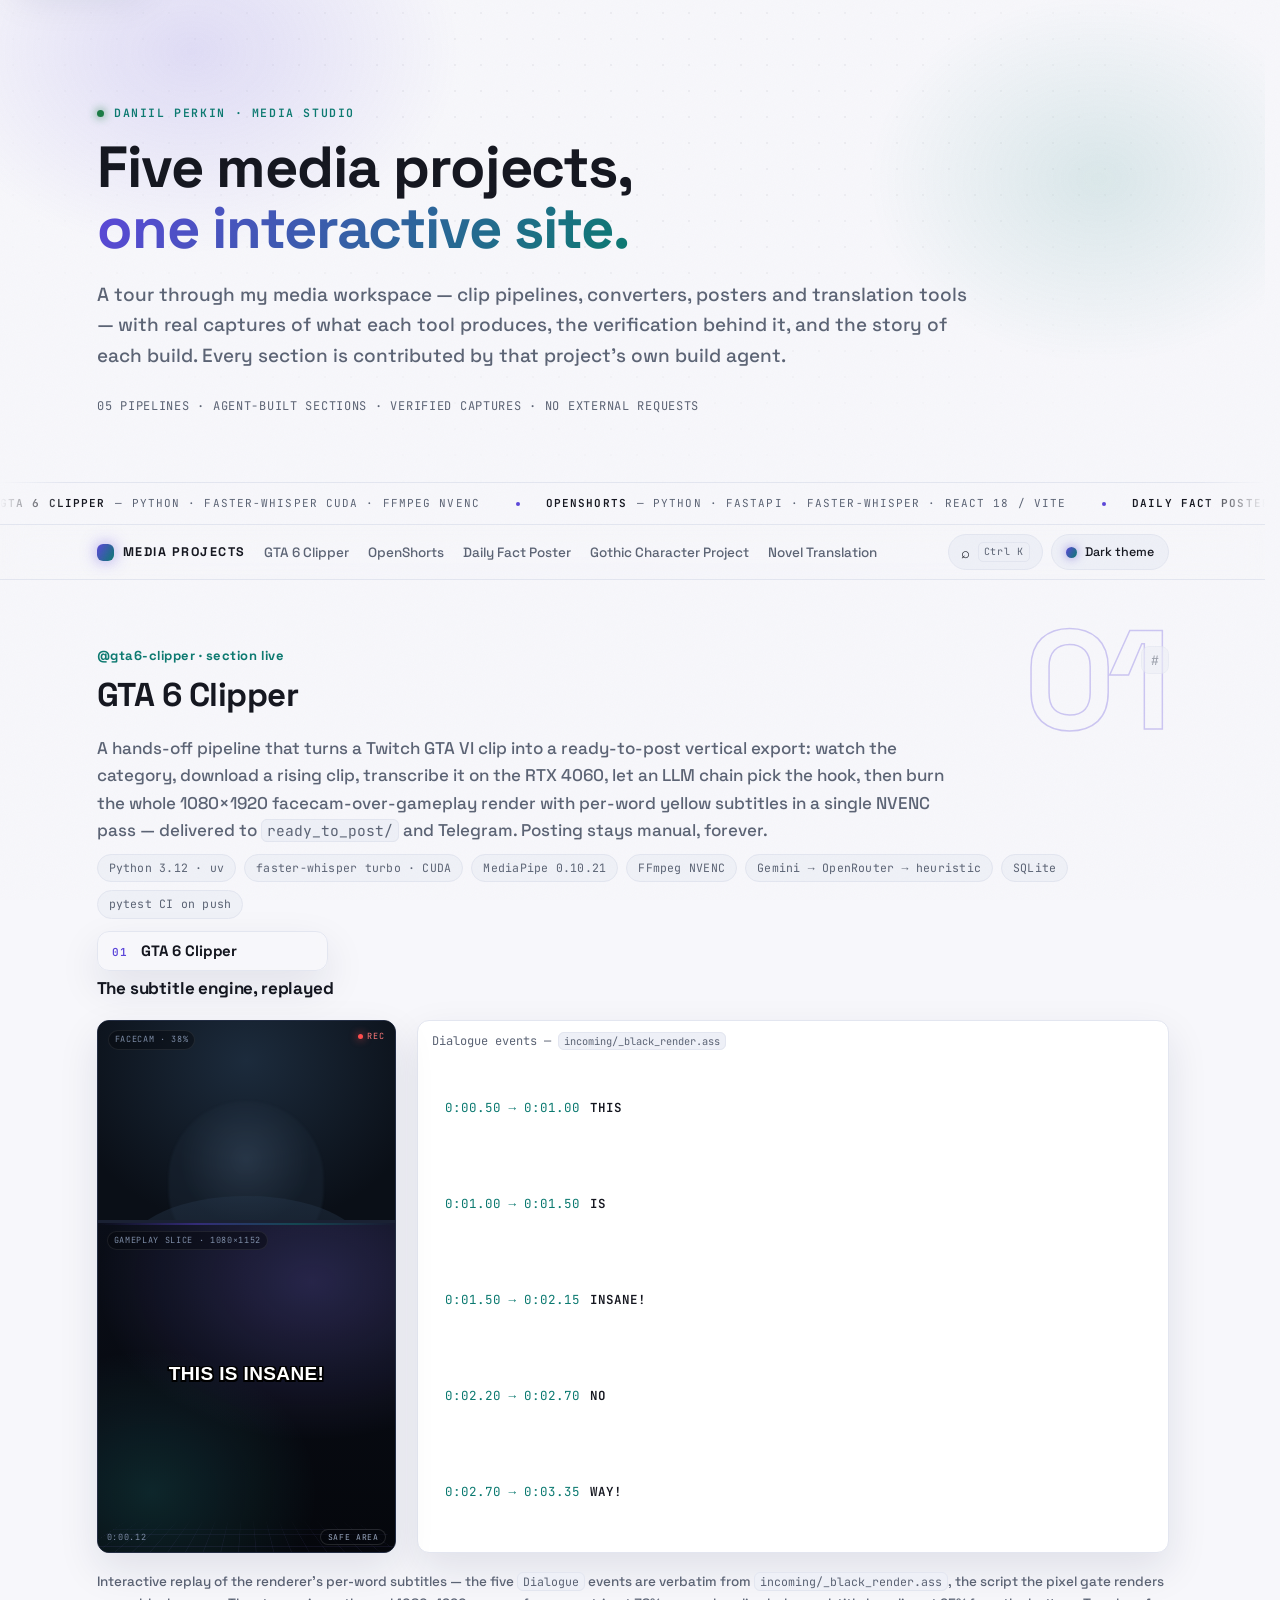
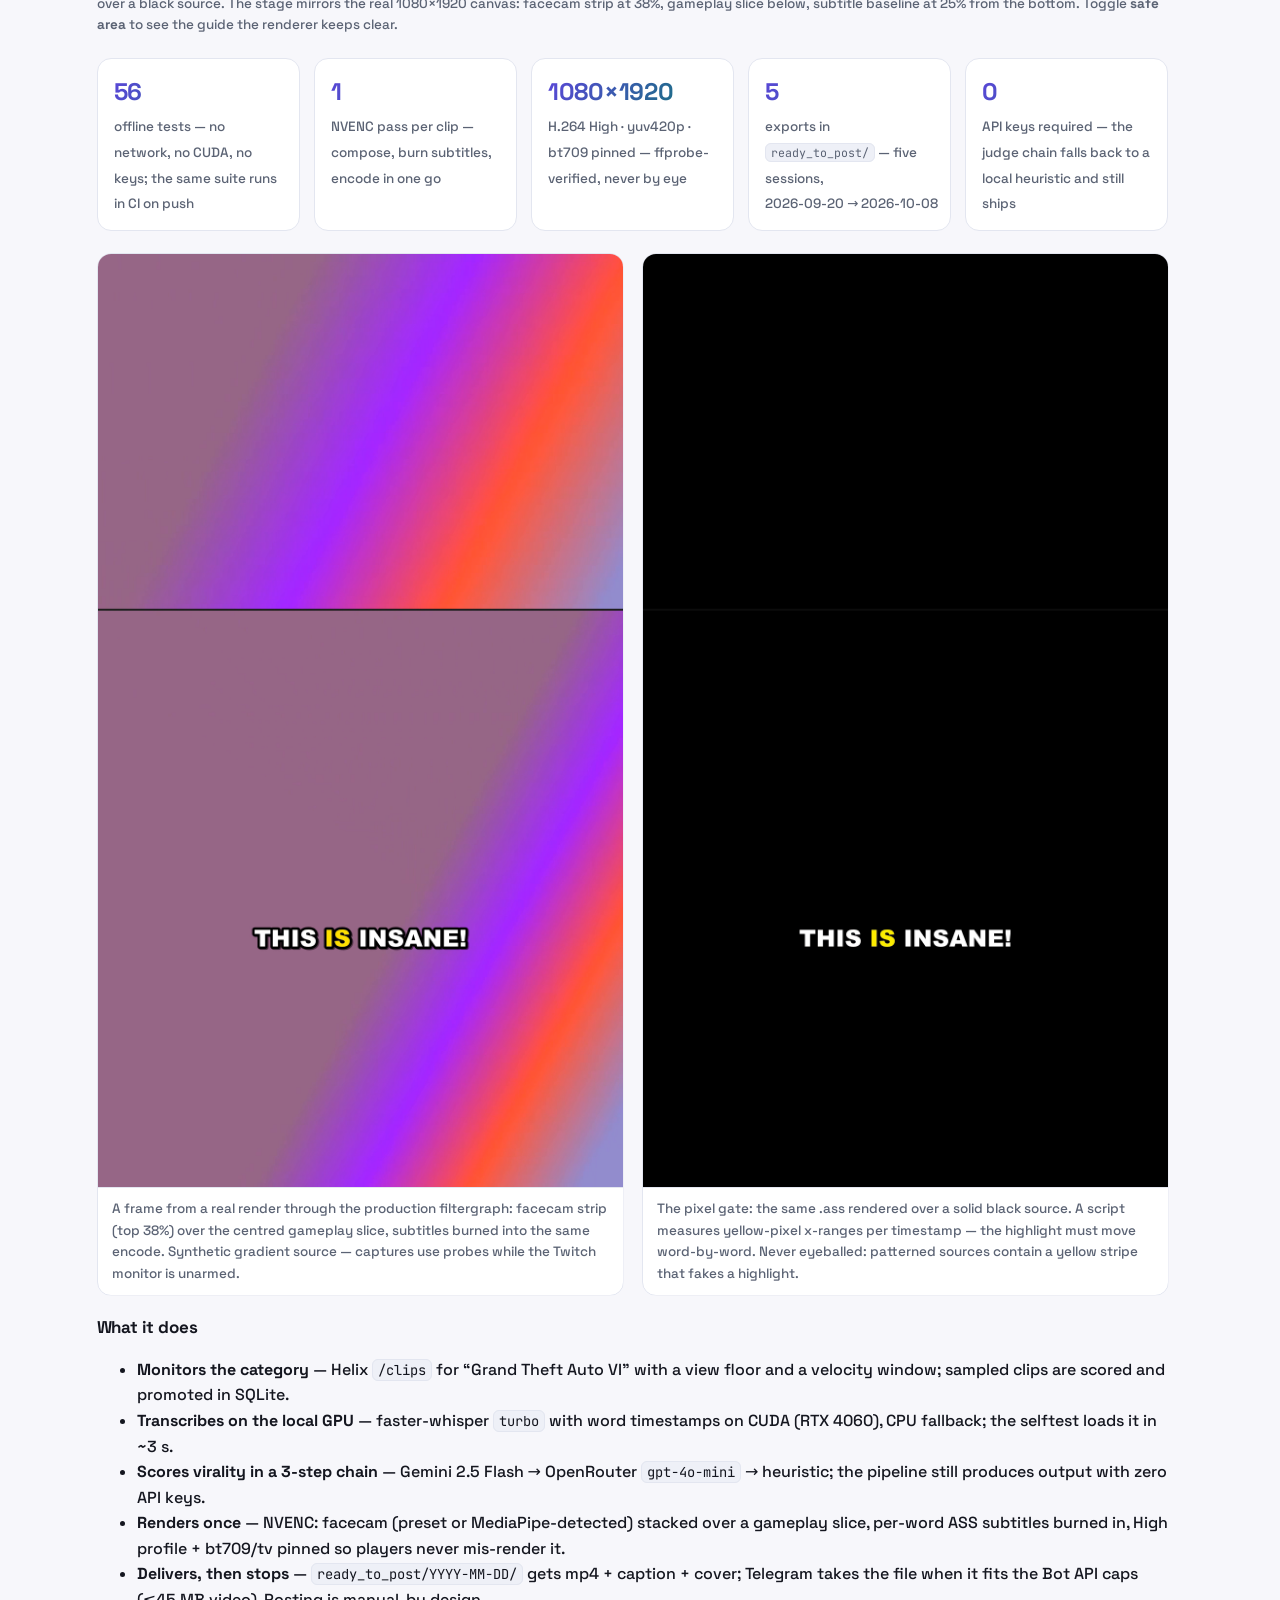
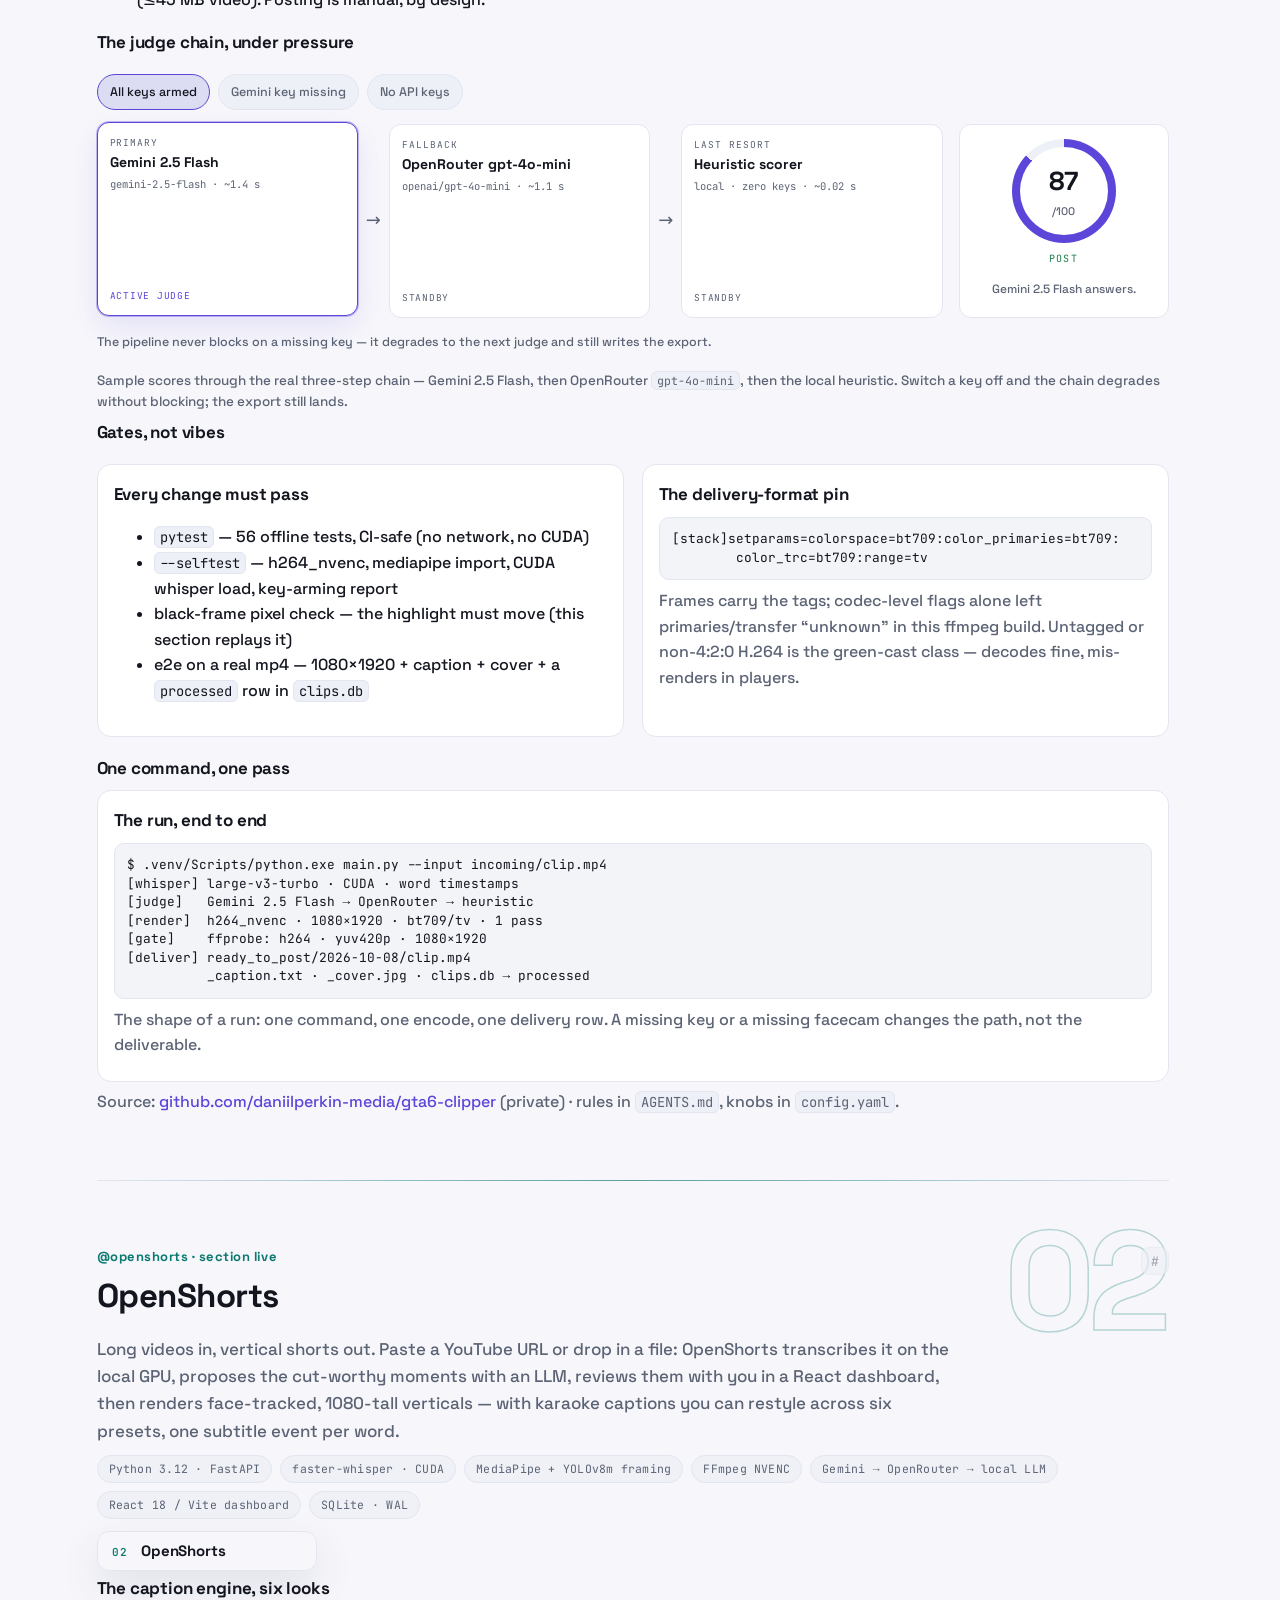
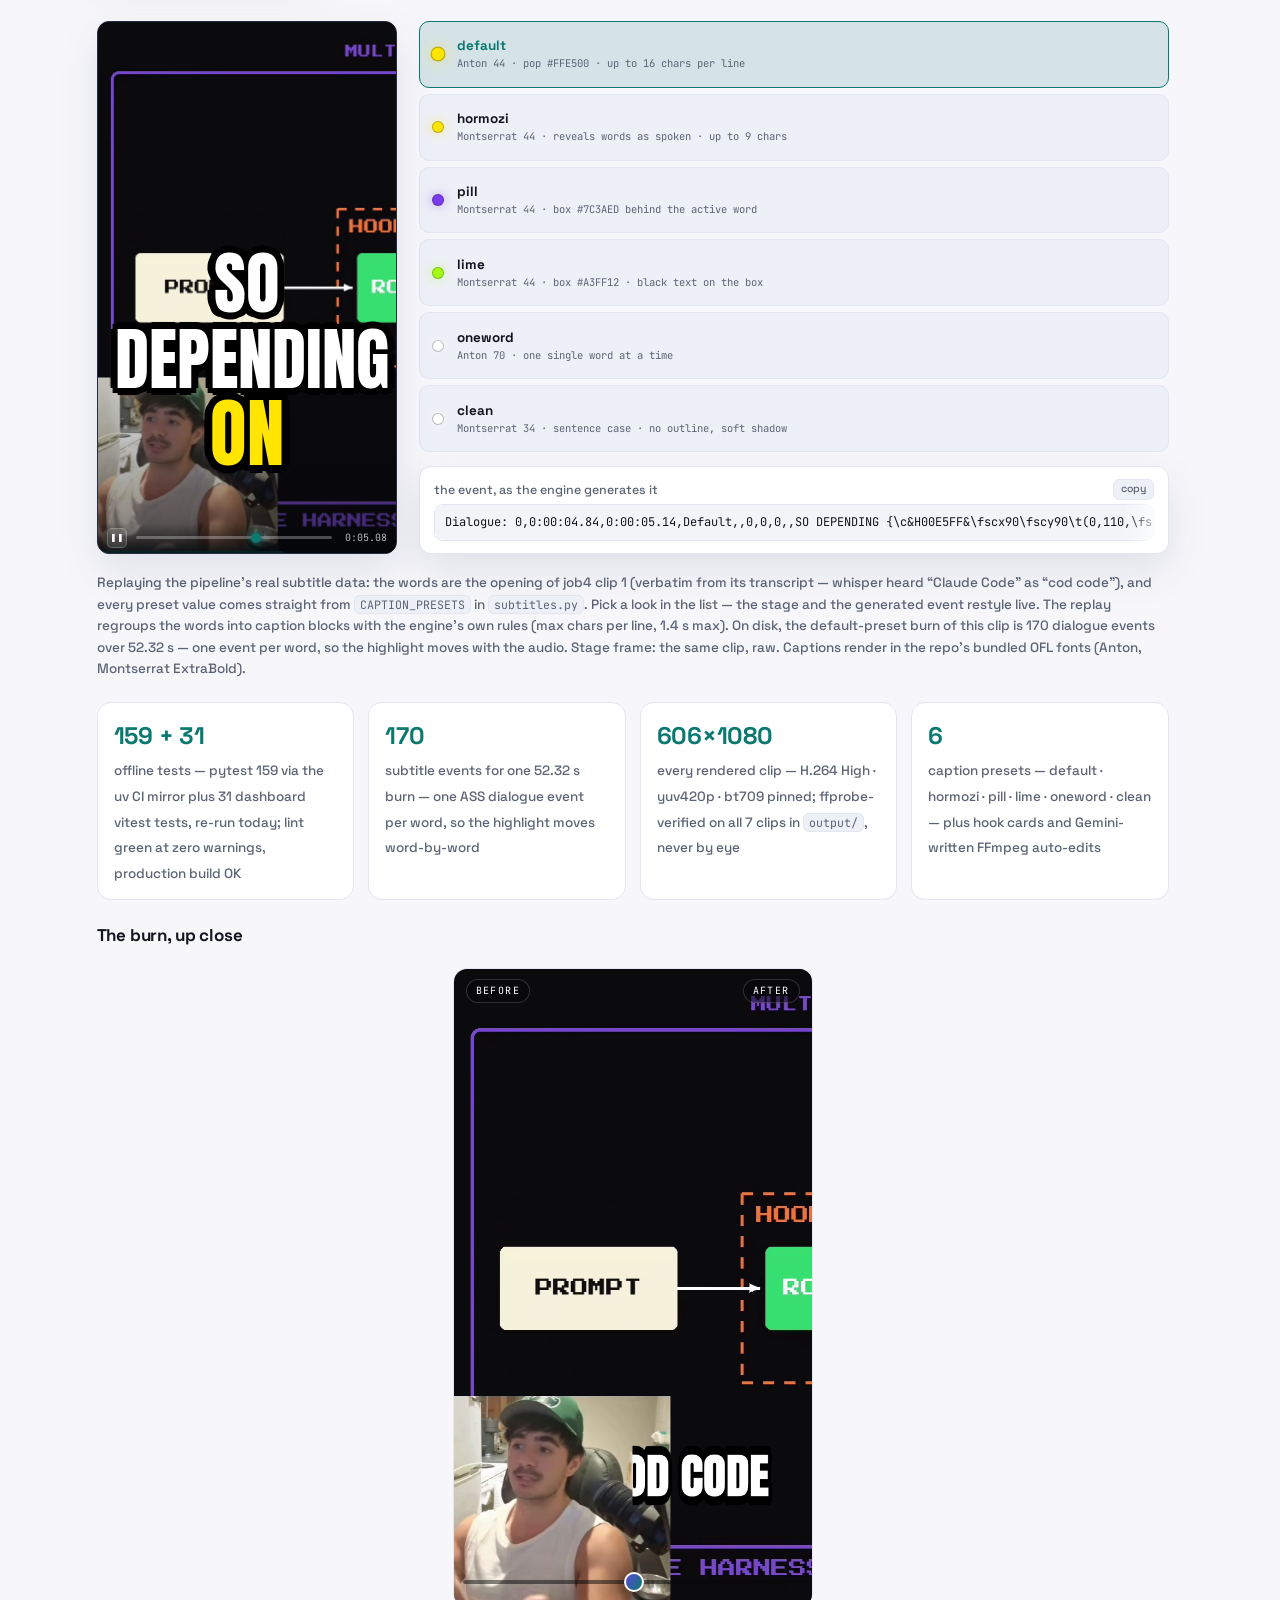
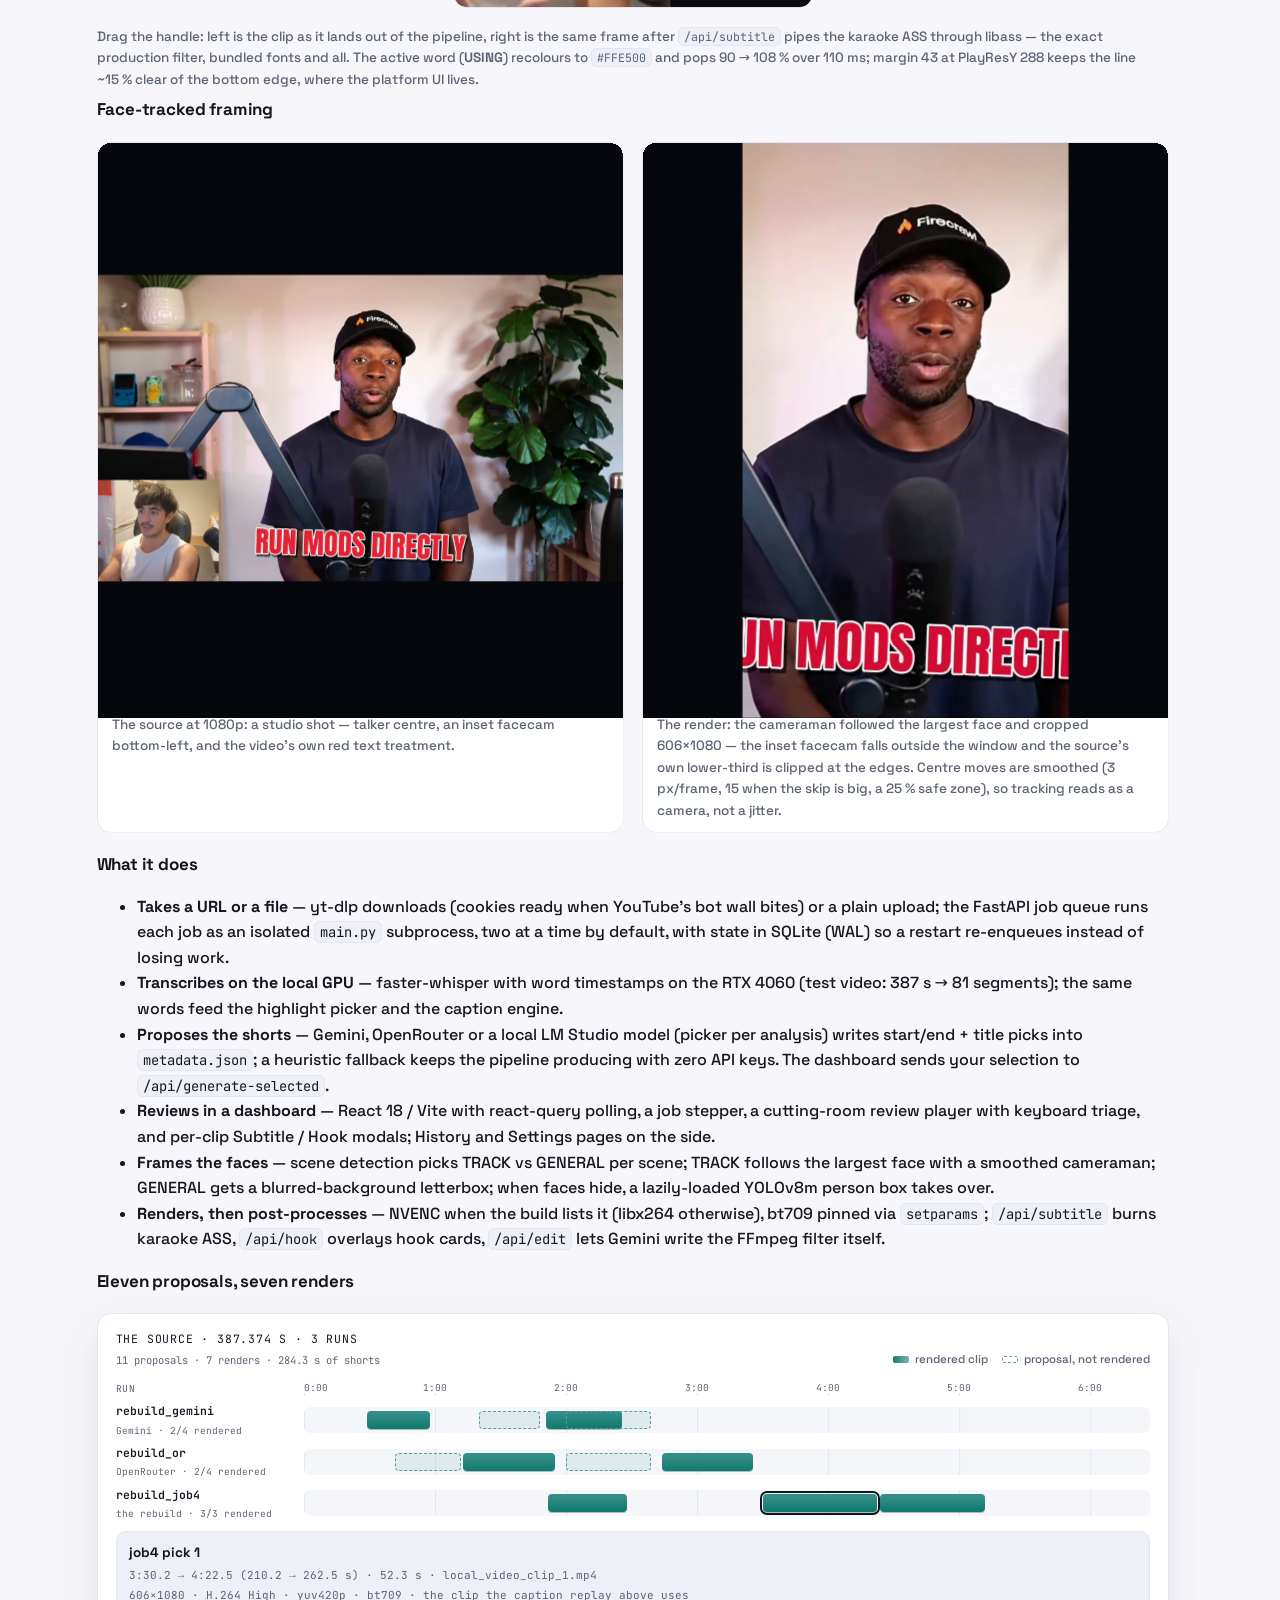
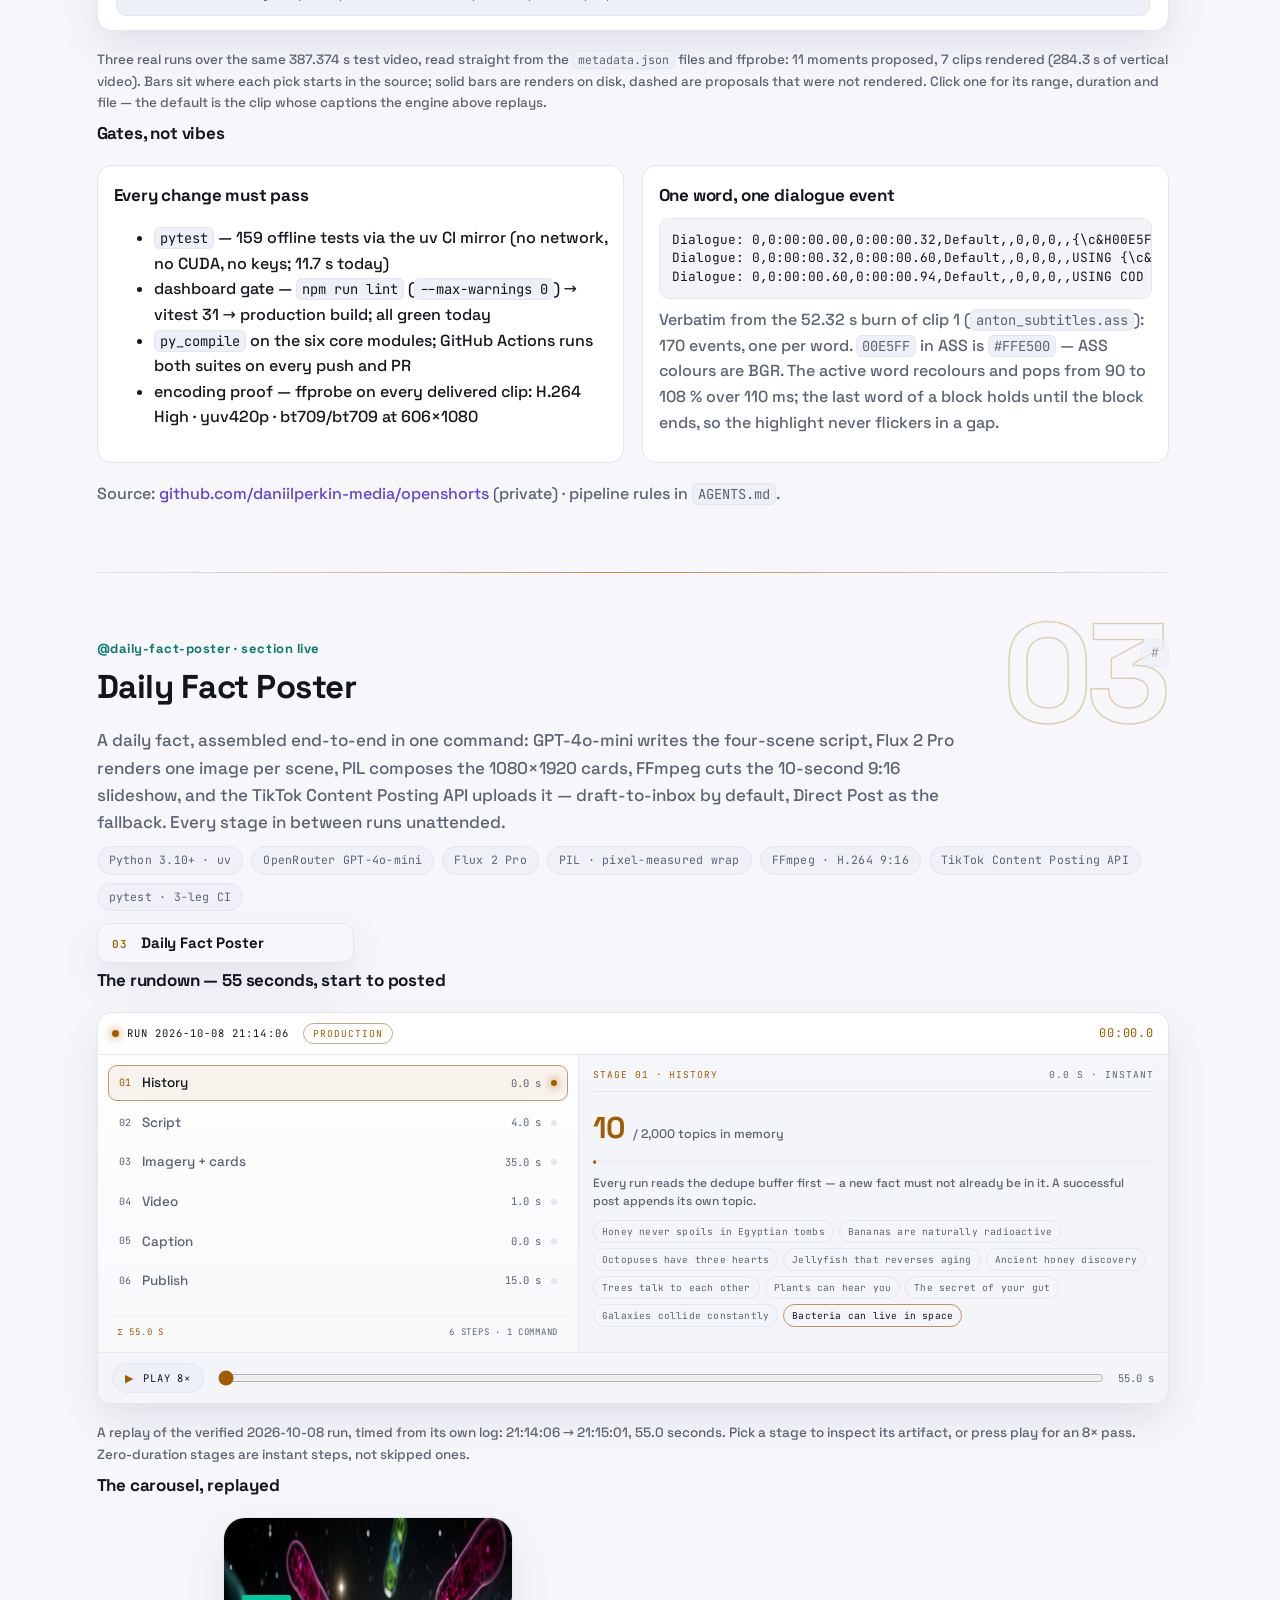
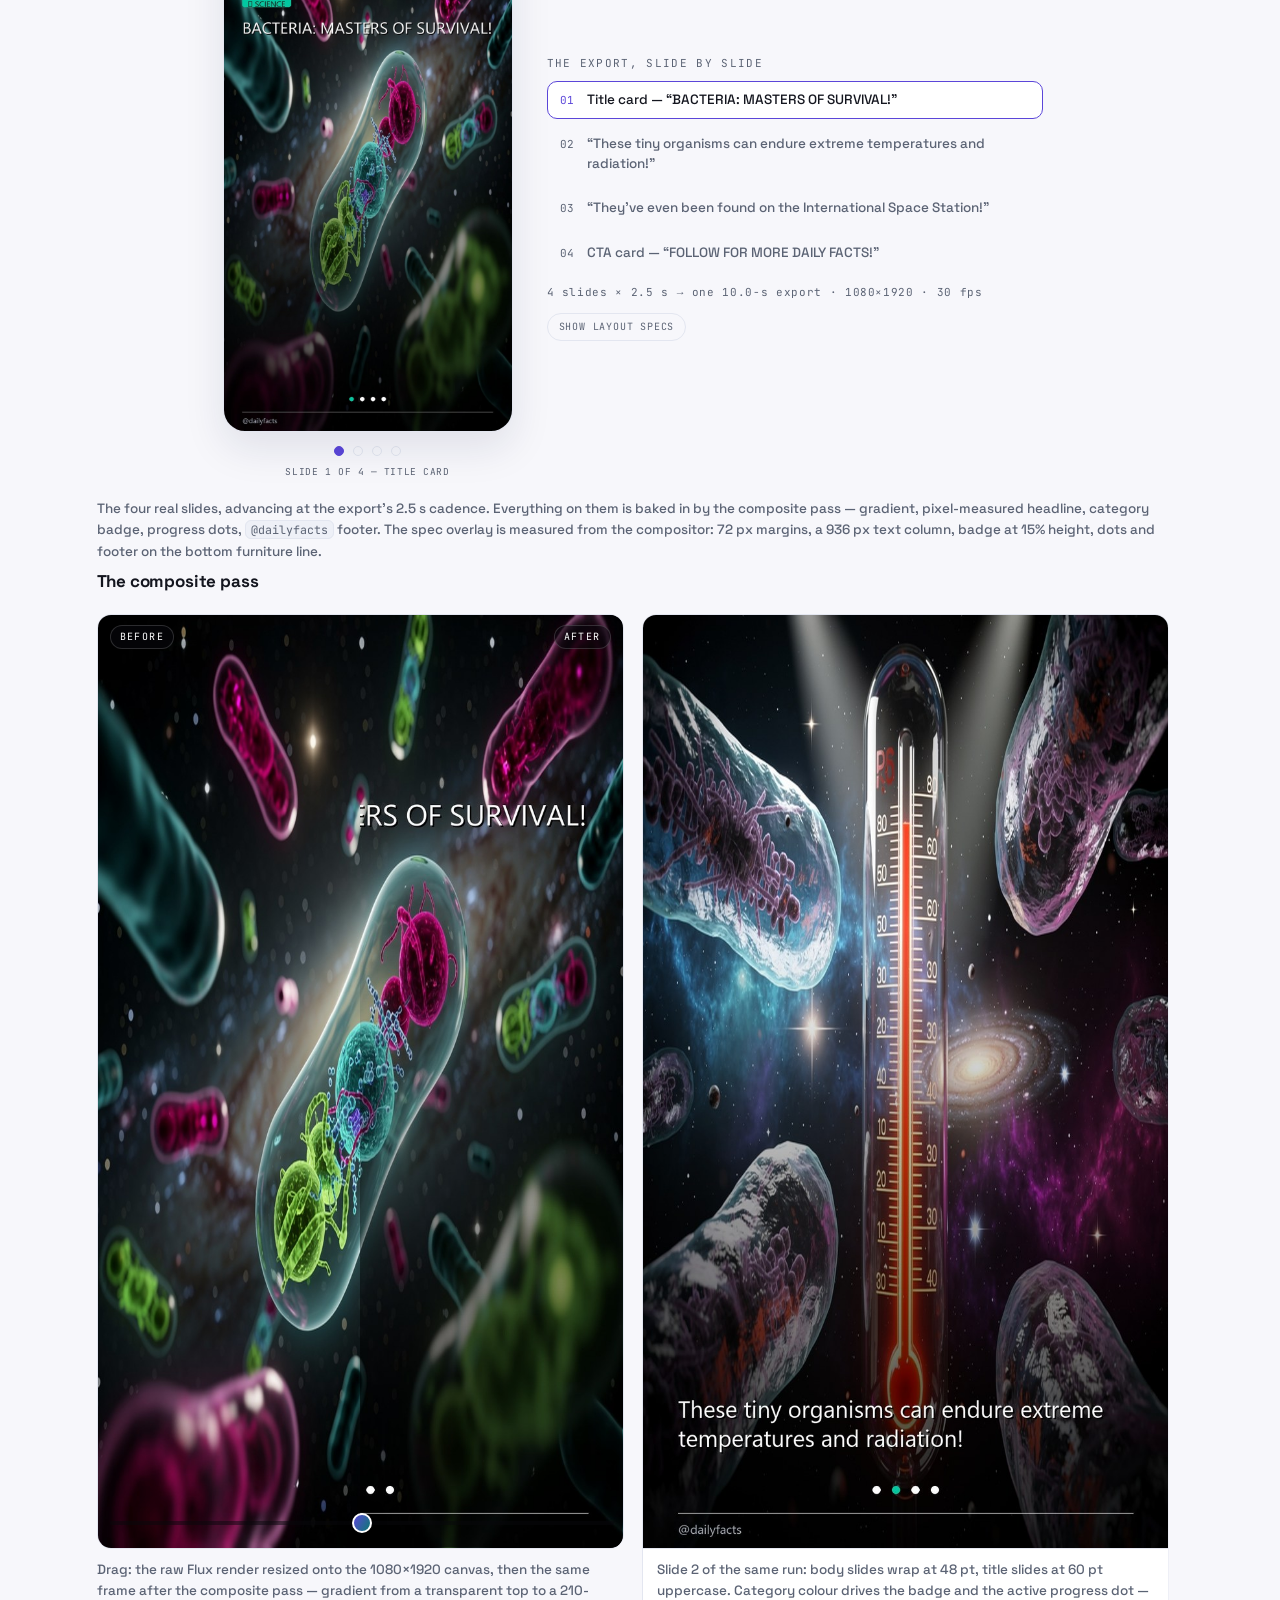
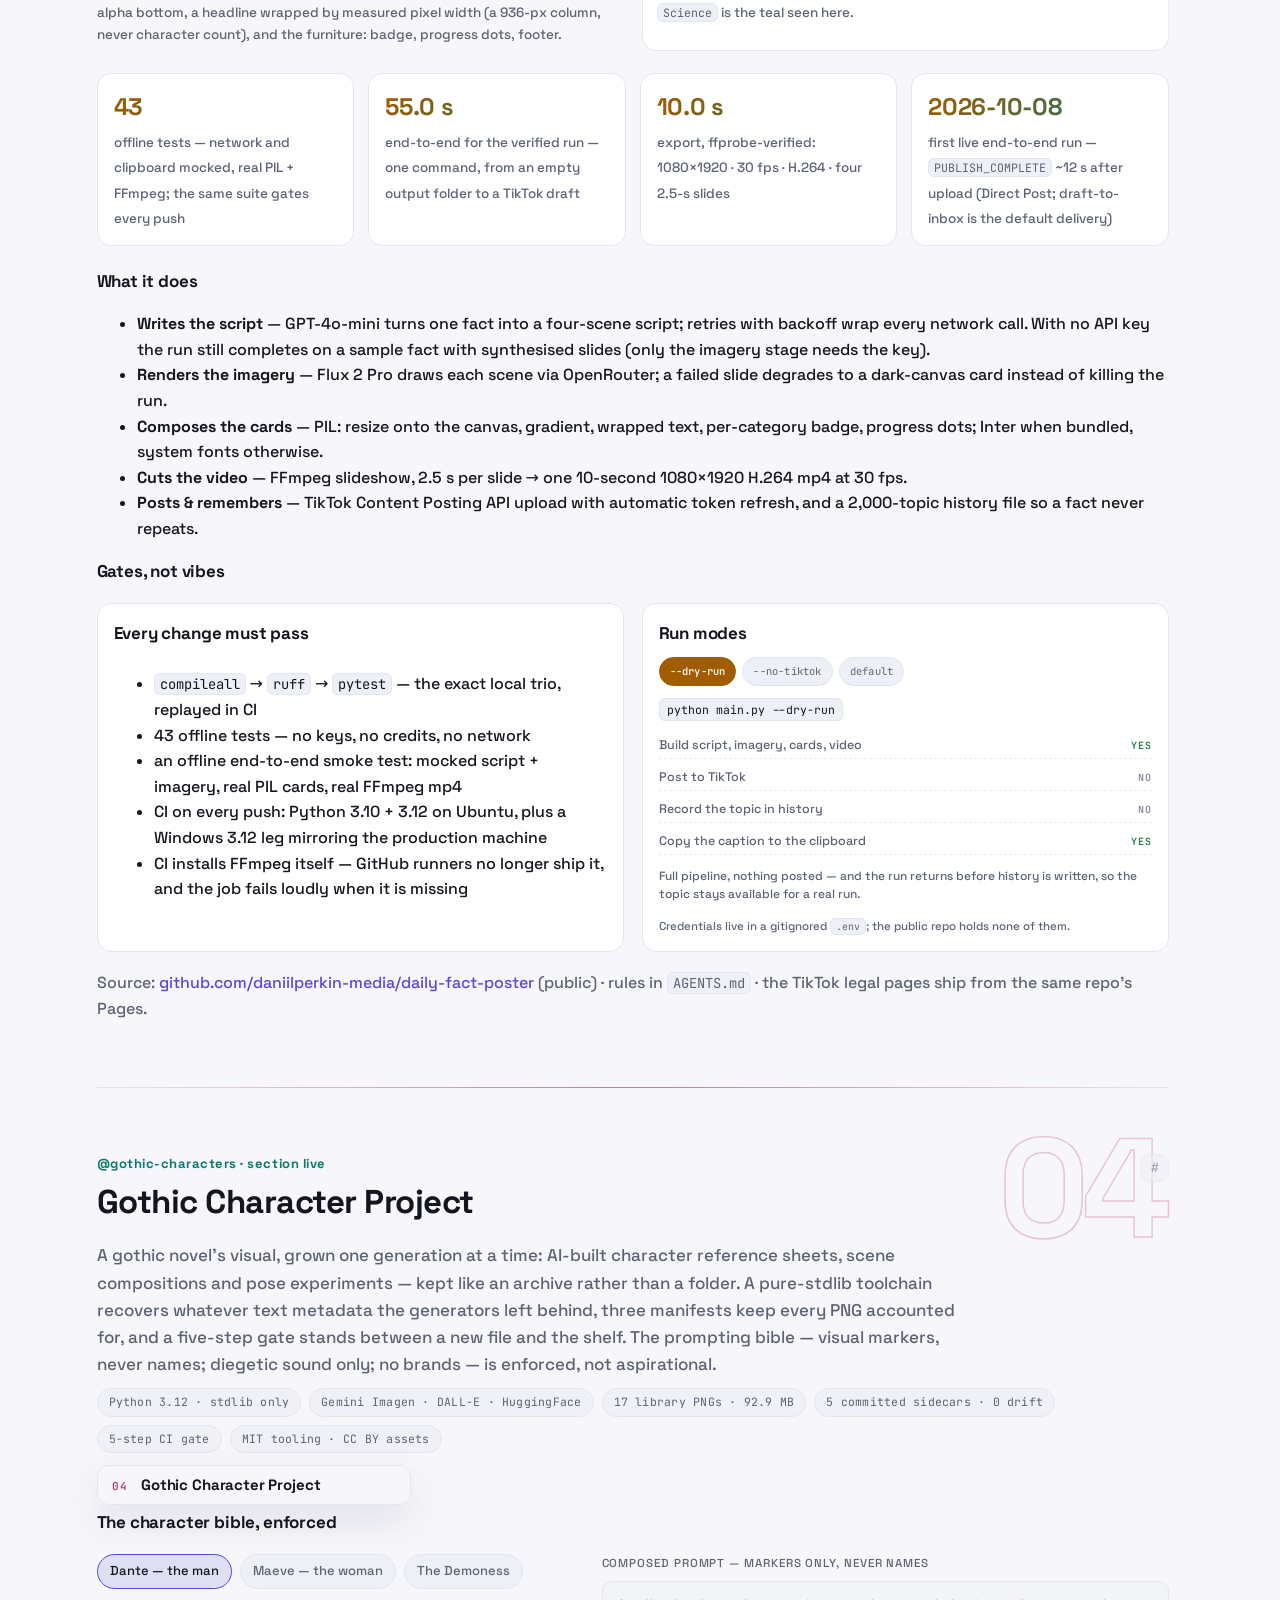
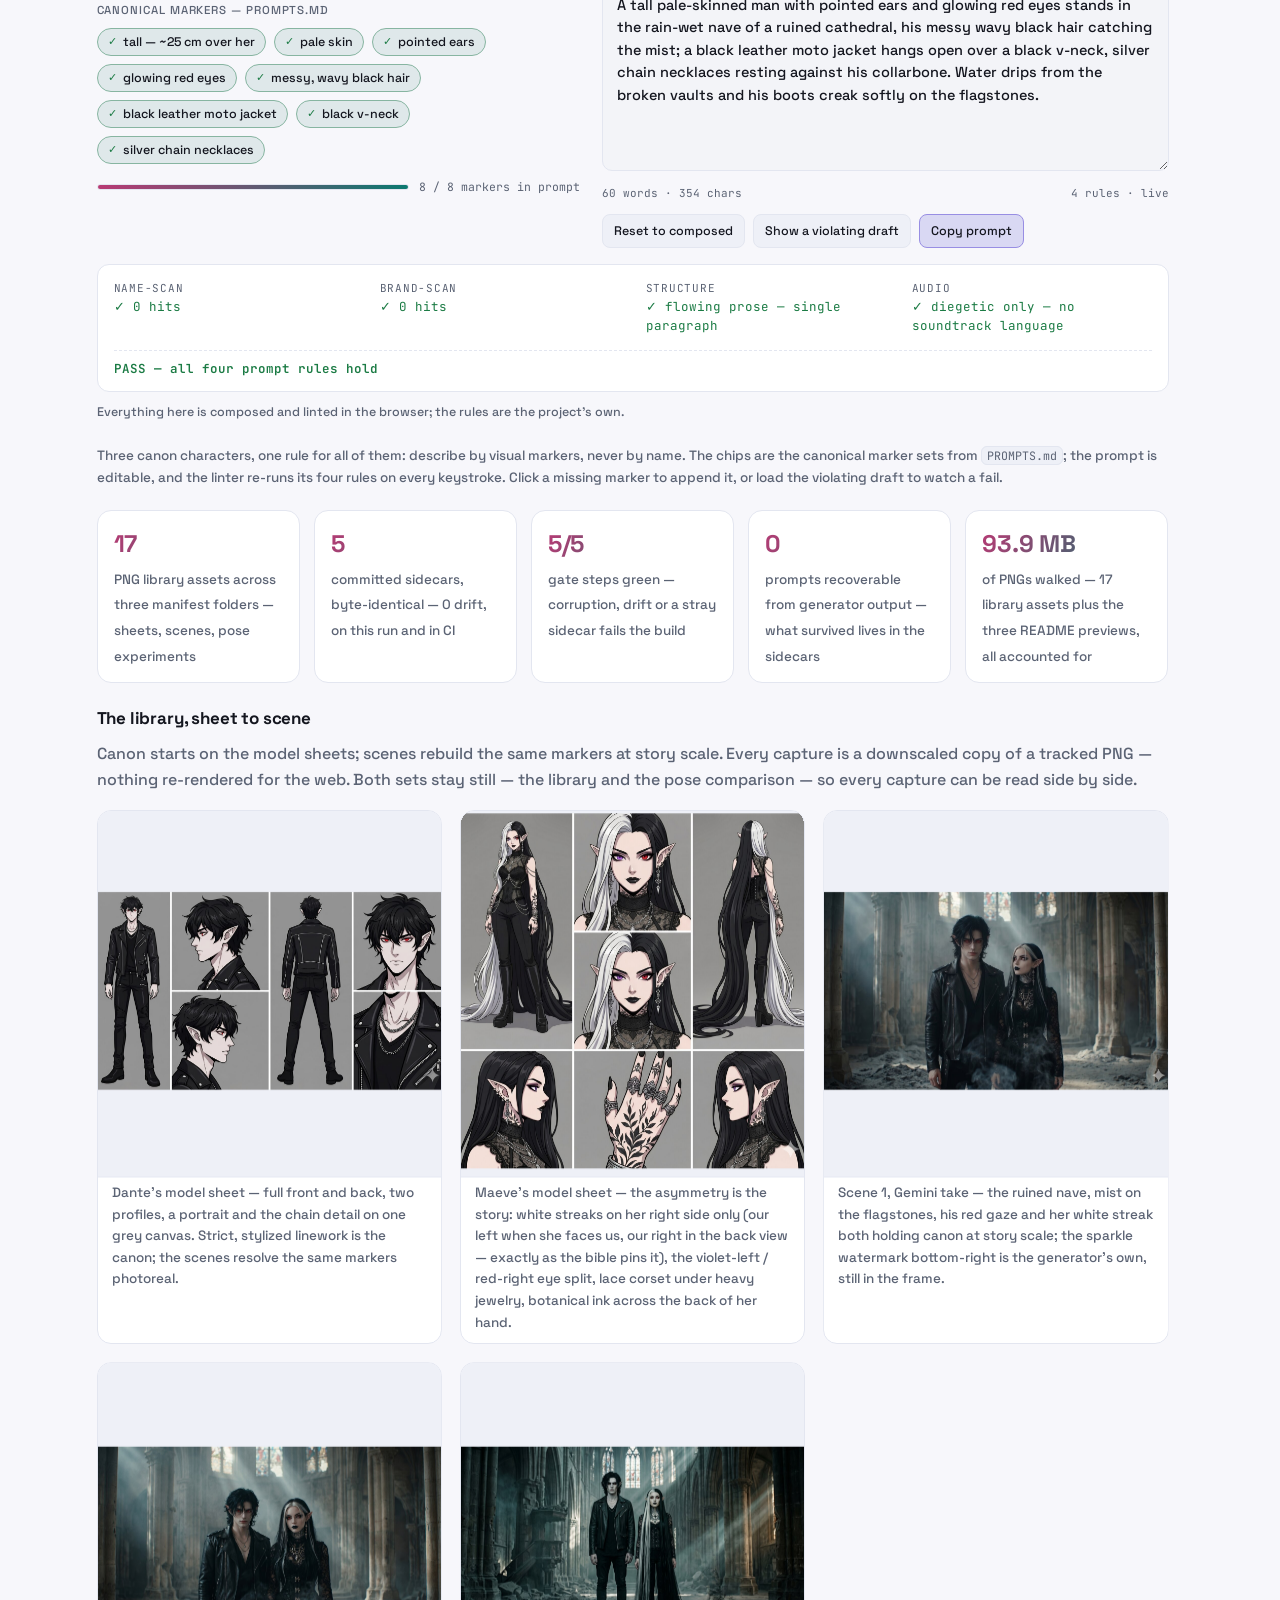
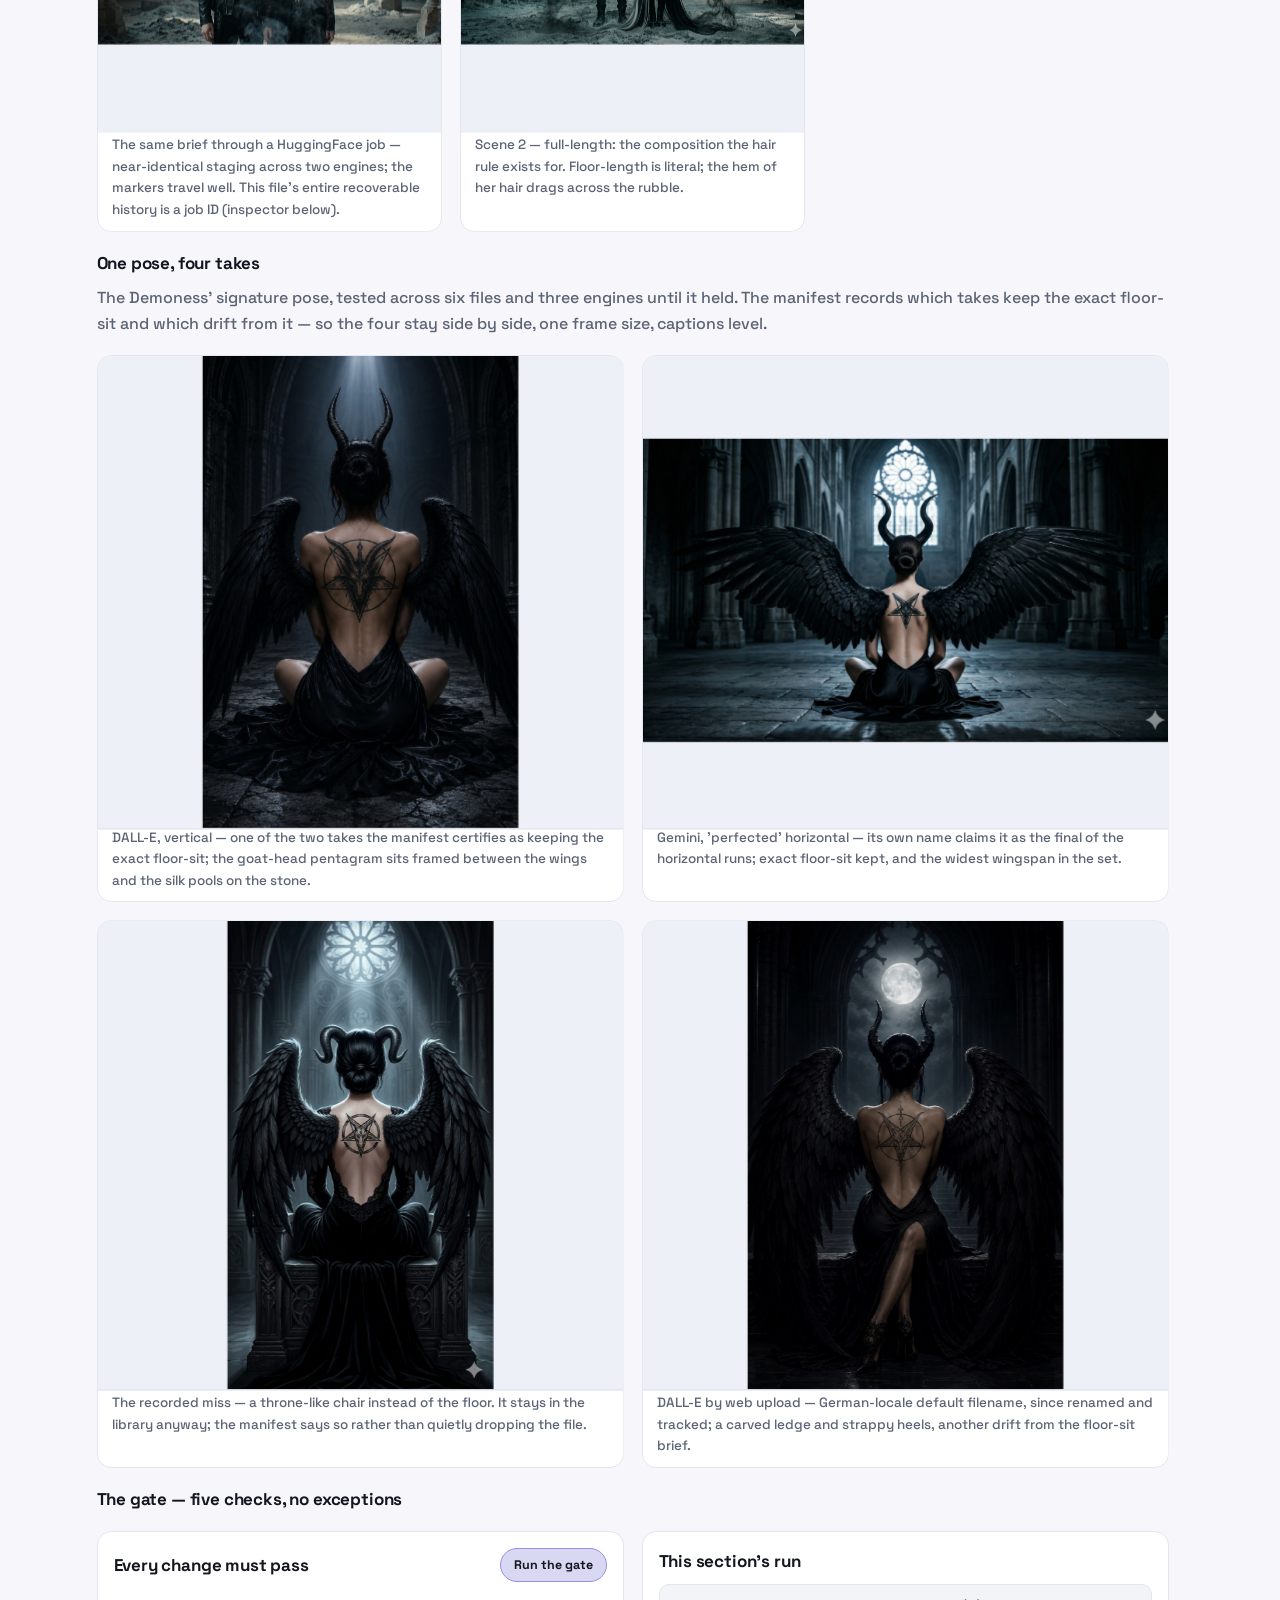
==== commit acb95cc9: "Upgrade the Novel Translation section into a pipeline workbench The old section explained the round " ====
--- a/index.html
+++ b/index.html
@@ -561,9 +561,14 @@
     </p>
   </header>
 
-  <h3>The round trip, replayed</h3>
-  <div class="mount" id="roundtrip-mount"></div>
-  <p class="caption">Stage by stage on the bundled demo book — four real runs, output verbatim (captured on Windows, hence the backslash paths). Click through the stages.</p>
+  <h3>The press, stage by stage</h3>
+  <div class="mount" id="press-mount"></div>
+  <p class="caption">Four real commands on the bundled public-domain demo book. Click a stage — or run the press — to watch the files land, read the exact terminal lines, and see the artifact each step produces. Every string below is verbatim from a live run; the file sizes are that run's own bytes.</p>
+
+  <figure class="shot receipt">
+    <img src="sections/novel-translation/assets/demo-run.png" alt="Terminal render of the demo run: prepare writes three batch files and 13 parts, verify reports no missing or empty chapters, and assemble rebuilds the book">
+    <figcaption>The same run as the repo's README renders it (<code>docs/demo.svg</code>, rasterized): prepare → verify → hand-off → assemble. The raw receipt for the interactive run above. Click to zoom.</figcaption>
+  </figure>
 
   <div class="kpis">
     <div class="kpi"><b data-static>215 → 43</b><span>chapters → batch files in the real run this pipeline grew from, prepared end-to-end with it</span></div>
@@ -572,28 +577,44 @@
     <div class="kpi"><b>exit 2</b><span>on a missing or duplicated <code>&lt;&lt;&lt;PART n&gt;&gt;&gt;</code> marker at assemble — nothing is lost silently</span></div>
   </div>
 
-  <figure class="shot">
-    <img src="sections/novel-translation/assets/demo-run.png" alt="Terminal demo of the pipeline: prepare writes 3 batch files and 13 parts, verify reports no missing or empty chapters, assemble rebuilds the book">
-    <figcaption>The repo's own README render (<code>docs/demo.svg</code>) — a real run, rasterized for this page: prepare → verify → (hand-off to <code>translated/</code>) → assemble, on the same demo book this section replays. Backslashes are Windows paths; the run itself is the same everywhere. Click to zoom.</figcaption>
-  </figure>
+  <h3>215 → 43, made literal</h3>
+  <div class="mount" id="shelf-mount"></div>
+  <p class="caption">Every spine is a chapter. Drag the batch size to regroup the shelf: the real English→Ukrainian run (215 chapters) and the demo (13 parts) respond to the same <code>--batch-size</code> flag, so the file count moves together. The real run used the default 5 — 43 files; the demo's last crate holds three. Hover or tap a crate for its file name and range.</p>
 
   <h3>Markers are the contract</h3>
   <div class="mount" id="marker-mount"></div>
-  <p class="caption">The demo run's three batch files, part by part — straight from <code>manifest.json</code> and the batch files themselves. The headings get translated by the model; the marker lines are the only reliable link between a translated block and its chapter, so they must come back exactly as they went out.</p>
+  <p class="caption">The demo run's three batch files, part by part — straight from <code>manifest.json</code> and the batch files themselves. The headings get translated by the model; the marker lines are the only reliable link between a translated block and its chapter, so they must come back exactly as they went out. Arm a fault and run the validator to see why.</p>
 
   <h3>Flags that earned their keep</h3>
-  <ul>
-    <li><code>--strip REGEX</code> — drops running headers a source EPUB repeats on every page (a regex, not a constant: the original run's banner was book-specific).</li>
-    <li><code>--insert FILE --insert-after N</code> — splices a recovered chapter back where the source books missed one; this pipeline's origin story.</li>
-    <li><code>--story-start</code> / <code>--heading-regex</code> — where the story begins and what counts as a part (<code>Chapter N</code> · <code>Side Story N</code> · <code>Epilogue</code> by default).</li>
-    <li><code>--batch-size N</code> — parts per batch file (default 5, the real run's setting).</li>
-    <li><code>verify --max-chapter N --strict</code> — continuity across a known full range, non-zero exit on issues.</li>
-  </ul>
+  <div class="flags">
+    <article class="flag">
+      <code>--strip REGEX</code>
+      <p>Drops running headers a source EPUB repeats on every page. A regex, not a constant: the original run's banner was book-specific.</p>
+    </article>
+    <article class="flag">
+      <code>--insert FILE --insert-after N</code>
+      <p>Splices a recovered chapter back where the source books missed one — this pipeline's origin story.</p>
+      <span class="flag-tag">origin story</span>
+    </article>
+    <article class="flag">
+      <code>--story-start</code> <code>--heading-regex</code>
+      <p>Where the story begins and what counts as a part (<code>Chapter N</code> · <code>Side Story N</code> · <code>Epilogue</code> by default).</p>
+    </article>
+    <article class="flag">
+      <code>--batch-size N</code>
+      <p>Parts per batch file (default 5, the real run's setting). The shelf above is this flag, drawn.</p>
+      <span class="flag-tag">try it above</span>
+    </article>
+    <article class="flag">
+      <code>verify --max-chapter N --strict</code>
+      <p>Continuity across a known full range, with a non-zero exit on any issue. The demo's 13-part run is clean.</p>
+    </article>
+  </div>
 
   <div class="grid-2">
     <div class="card">
       <h3>Every change must pass</h3>
-      <ul>
+      <ul class="gate-list">
         <li><code>ruff check .</code> + <code>compileall</code> — lint and syntax, one config in the repo</li>
         <li>15 unittest tests — synthetic EPUBs built at runtime; the API path runs on a fake transport</li>
         <li>CLI smoke — <code>novel-translate --help</code></li>
--- a/sections/novel-translation/style.css
+++ b/sections/novel-translation/style.css
@@ -1,38 +1,232 @@
-/* Novel Translation — section styles */
-#novel-translation .p-owner{color:var(--accent-2);font-size:13px;margin:0 0 2px;font-weight:600;letter-spacing:.04em}
-#novel-translation .shot{max-width:660px;margin:0 auto}
-#novel-translation .shot img{display:block;width:100%;height:auto}
-
-/* 1. the round trip, replayed */
-#roundtrip-mount .rt{display:grid;grid-template-columns:minmax(210px,258px) 1fr;gap:18px;align-items:start;margin:18px 0 6px}
-@media(max-width:840px){#roundtrip-mount .rt{grid-template-columns:1fr}}
-#roundtrip-mount .rt-tabs{display:flex;flex-direction:column;gap:8px}
-#roundtrip-mount .rt-tab{display:flex;gap:10px;align-items:baseline;text-align:left;background:var(--surface);border:1px solid var(--border);border-radius:10px;padding:9px 12px;cursor:pointer;font:inherit;color:var(--muted);font-family:var(--mono);font-size:12.8px}
-#roundtrip-mount .rt-tab:hover{color:var(--text)}
-#roundtrip-mount .rt-tab .rt-n{color:var(--accent-2);font-size:12px}
-#roundtrip-mount .rt-tab.on{border-color:var(--accent);background:color-mix(in srgb,var(--accent) 10%,var(--surface));color:var(--text)}
-#roundtrip-mount .rt-panel{background:var(--surface);border:1px solid var(--border);border-radius:var(--radius);padding:14px 16px;box-shadow:var(--shadow);min-height:200px}
-#roundtrip-mount .rt-cmd{font-family:var(--mono);font-size:13px;color:var(--text);word-break:break-word;margin:2px 0 10px}
-#roundtrip-mount .rt-prompt{color:var(--accent-2);font-weight:600}
-#roundtrip-mount .rt-out{background:var(--code);border:1px solid var(--border);border-radius:10px;padding:12px;margin:0 0 10px;font-size:12.8px;line-height:1.5;white-space:pre-wrap;word-break:break-word;overflow:auto;max-height:300px}
-#roundtrip-mount .rt-note{color:var(--muted);font-size:13.5px;margin:8px 0 2px}
-
-/* 2. marker inspector */
-#marker-mount .mi{margin:18px 0 6px}
-#marker-mount .mi-head{font-family:var(--mono);font-size:12.5px;color:var(--muted);margin:0 0 10px}
-#marker-mount .mi-files{display:grid;grid-template-columns:repeat(3,1fr);gap:12px;align-items:start}
-@media(max-width:840px){#marker-mount .mi-files{grid-template-columns:1fr}}
-#marker-mount .mi-file{background:var(--surface);border:1px solid var(--border);border-radius:var(--radius);padding:10px 12px}
-#marker-mount .mi-file.on{border-color:color-mix(in srgb,var(--accent) 50%,var(--border))}
-#marker-mount .mi-file h4{margin:0 0 8px;font-family:var(--mono);font-size:12px;color:var(--accent-2);font-weight:600}
-#marker-mount .mi-part{display:flex;gap:8px;align-items:baseline;width:100%;text-align:left;background:transparent;border:1px solid transparent;border-radius:8px;padding:5px 8px;cursor:pointer;font:inherit;font-size:13px;color:var(--muted);font-family:var(--mono)}
-#marker-mount .mi-part:hover{color:var(--text)}
-#marker-mount .mi-part .mi-n{color:var(--accent-2);font-size:12px;min-width:1.4em;text-align:right}
-#marker-mount .mi-part.on{border-color:var(--accent);background:color-mix(in srgb,var(--accent) 10%,var(--surface));color:var(--text)}
-#marker-mount .mi-detail{margin-top:14px;background:var(--surface);border:1px solid var(--border);border-radius:var(--radius);padding:14px 16px;box-shadow:var(--shadow);position:relative}
-#marker-mount .mi-caret{position:absolute;top:-7px;left:0;width:12px;height:12px;background:var(--surface);border-left:1px solid color-mix(in srgb,var(--accent) 65%,var(--border));border-top:1px solid color-mix(in srgb,var(--accent) 65%,var(--border));transform:rotate(45deg);transition:left .18s ease}
-@media (prefers-reduced-motion:reduce){#marker-mount .mi-caret{transition:none}}
-#marker-mount .mi-marker{font-family:var(--mono);font-size:13px;color:var(--accent);margin:0 0 6px}
-#marker-mount .mi-title{margin:0;font-size:17px;font-weight:700}
-#marker-mount .mi-snip{color:var(--muted);font-size:14px;margin:6px 0}
-#marker-mount .mi-meta{font-family:var(--mono);font-size:12px;color:var(--muted);margin:0}
+/* Novel Translation — section v3: the press, the batch shelf, the marker lab.
+   All colour comes from the shared tokens; the section hue (--sec, green) is the
+   identity, --accent is interaction, --warn is a broken contract. */
+
+#novel-translation .p-owner{color:var(--sec);font-size:13px;margin:0 0 2px;font-weight:600;letter-spacing:.04em}
+#novel-translation .receipt{max-width:620px;margin:18px auto 0}
+#novel-translation .receipt img{display:block;width:100%;height:auto}
+
+/* ============================ 1. the press ============================ */
+#novel-translation .press{position:relative;border:1px solid var(--border);border-radius:var(--radius);background:var(--surface);box-shadow:var(--shadow);overflow:hidden}
+#novel-translation .press::before{content:"";position:absolute;inset:0;pointer-events:none;background:radial-gradient(120% 75% at 18% 0%,color-mix(in srgb,var(--sec) 11%,transparent),transparent 58%);z-index:0}
+#novel-translation .press-top{position:relative;z-index:1;display:flex;align-items:center;justify-content:space-between;gap:12px;padding:11px 16px;border-bottom:1px solid var(--border)}
+#novel-translation .press-status{display:flex;align-items:center;gap:8px;font-family:var(--mono);font-size:10.5px;letter-spacing:.1em;text-transform:uppercase;color:var(--muted)}
+#novel-translation .press-status .dot{width:8px;height:8px;border-radius:50%;background:var(--sec);box-shadow:0 0 10px var(--sec);transition:background .2s ease}
+#novel-translation .press[data-running="true"] .press-status .dot{animation:nt-pulse 1s ease-in-out infinite}
+@keyframes nt-pulse{50%{opacity:.35;transform:scale(.78)}}
+#novel-translation .press-run{display:inline-flex;align-items:center;gap:8px;background:color-mix(in srgb,var(--sec) 13%,var(--surface2));border:1px solid color-mix(in srgb,var(--sec) 55%,var(--border));color:var(--text);border-radius:999px;padding:7px 14px;font:inherit;font-size:12.5px;font-weight:600;cursor:pointer;transition:border-color .18s ease,box-shadow .18s ease,transform .12s ease}
+#novel-translation .press-run:hover{border-color:var(--sec);box-shadow:0 0 20px color-mix(in srgb,var(--sec) 24%,transparent)}
+#novel-translation .press-run:active{transform:translateY(1px)}
+#novel-translation .press-run .ico{font-size:10px;color:var(--sec);line-height:1}
+
+#novel-translation .press-rail{position:relative;z-index:1;display:flex;gap:4px;padding:10px 14px;border-bottom:1px solid var(--border)}
+#novel-translation .press-rail::before{content:"";position:absolute;left:34px;right:34px;top:28px;height:1px;background:var(--border)}
+#novel-translation .rail-fill{position:absolute;left:34px;right:34px;top:28px;height:1px;background:var(--sec);box-shadow:0 0 8px var(--sec);transform:scaleX(var(--p,0));transform-origin:left;transition:transform .45s cubic-bezier(.22,.61,.36,1);z-index:0}
+#novel-translation .stage{position:relative;z-index:1;flex:1;display:grid;grid-template-columns:auto minmax(0,1fr);grid-template-rows:auto auto;gap:0 9px;text-align:left;background:transparent;border:1px solid transparent;border-radius:10px;padding:6px 9px;cursor:pointer;font:inherit;color:var(--muted);transition:background .18s ease,border-color .18s ease,color .18s ease}
+#novel-translation .stage:hover{background:var(--surface2);color:var(--text)}
+#novel-translation .stage:focus-visible{outline:2px solid var(--accent);outline-offset:2px}
+#novel-translation .stage-n{grid-row:span 2;align-self:center;width:24px;height:24px;border-radius:50%;border:1px solid var(--border);display:grid;place-items:center;font-family:var(--mono);font-size:10px;background:var(--surface);color:var(--muted);transition:background .18s ease,color .18s ease,border-color .18s ease,box-shadow .18s ease}
+#novel-translation .stage-name{font-family:var(--mono);font-size:12.5px;font-weight:600;color:var(--text);line-height:1.2}
+#novel-translation .stage-sub{font-size:10.5px;color:var(--muted);white-space:nowrap;overflow:hidden;text-overflow:ellipsis;line-height:1.3}
+#novel-translation .stage.on{border-color:color-mix(in srgb,var(--sec) 52%,var(--border));background:color-mix(in srgb,var(--sec) 9%,var(--surface))}
+#novel-translation .stage.on .stage-n{background:var(--sec);color:var(--bg);border-color:var(--sec);box-shadow:0 0 14px color-mix(in srgb,var(--sec) 55%,transparent)}
+#novel-translation .stage.done .stage-n{color:transparent;position:relative;border-color:color-mix(in srgb,var(--sec) 55%,var(--border))}
+#novel-translation .stage.done .stage-n::after{content:"✓";position:absolute;color:var(--sec);font-size:12px;font-weight:700}
+
+#novel-translation .press-grid{position:relative;z-index:1;display:grid;grid-template-columns:220px minmax(0,1fr) 300px;min-height:336px}
+#novel-translation .press-files{border-right:1px solid var(--border);padding:11px 9px;background:color-mix(in srgb,var(--code) 42%,var(--surface))}
+#novel-translation .press-label{font-family:var(--mono);font-size:10.5px;letter-spacing:.08em;color:var(--muted);margin:0 0 7px}
+#novel-translation .tree{font-family:var(--mono);font-size:11.3px;line-height:1.55}
+#novel-translation .t-row{display:grid;grid-template-columns:minmax(0,1fr) auto;gap:7px;align-items:baseline;padding:2px 4px;border-radius:5px;color:var(--muted);border:1px solid transparent;cursor:pointer;transition:background .15s ease,color .15s ease,border-color .15s ease,opacity .25s ease}
+#novel-translation button.t-row{background:none;font:inherit;text-align:left;width:100%}
+#novel-translation .t-row .t-name{overflow:hidden;text-overflow:ellipsis;white-space:nowrap}
+#novel-translation .t-row .t-size{font-size:10px;color:var(--muted);white-space:nowrap;font-variant-numeric:tabular-nums}
+#novel-translation .t-row.d1{padding-left:14px}
+#novel-translation .t-row.d2{padding-left:26px}
+#novel-translation .t-row.dir{cursor:default;color:var(--text)}
+#novel-translation .t-row.dir .t-size{opacity:.55}
+#novel-translation .t-row.on{color:var(--text)}
+#novel-translation .t-row.on:hover{background:color-mix(in srgb,var(--sec) 8%,transparent);border-color:color-mix(in srgb,var(--sec) 28%,transparent)}
+#novel-translation .t-row.off{opacity:.24;pointer-events:none}
+#novel-translation .t-row.new{border-color:color-mix(in srgb,var(--sec) 45%,transparent);background:color-mix(in srgb,var(--sec) 8%,transparent);animation:nt-file-in .5s ease}
+@keyframes nt-file-in{from{opacity:0;transform:translateX(-5px)}}
+
+#novel-translation .press-term{display:flex;flex-direction:column;min-width:0;background:var(--code)}
+#novel-translation .term-bar{display:flex;align-items:center;gap:8px;padding:7px 11px;border-bottom:1px solid var(--border);background:color-mix(in srgb,var(--surface) 55%,transparent)}
+#novel-translation .term-dots{display:flex;gap:4px;flex:0 0 auto}
+#novel-translation .term-dots i{width:7px;height:7px;border-radius:50%;background:var(--border)}
+#novel-translation .term-dots i:nth-child(1){background:var(--warn)}
+#novel-translation .term-dots i:nth-child(2){background:color-mix(in srgb,var(--sec) 60%,var(--muted))}
+#novel-translation .term-dots i:nth-child(3){background:var(--sec)}
+#novel-translation .term-title{font-family:var(--mono);font-size:10.2px;color:var(--muted);white-space:nowrap;overflow:hidden;text-overflow:ellipsis}
+#novel-translation .term-copy{margin-left:auto;background:var(--surface2);border:1px solid var(--border);color:var(--muted);border-radius:6px;padding:2px 7px;font-family:var(--mono);font-size:9.5px;letter-spacing:.06em;text-transform:uppercase;cursor:pointer;transition:border-color .15s ease,color .15s ease}
+#novel-translation .term-copy:hover{border-color:var(--sec);color:var(--text)}
+#novel-translation .term-copy.on{color:var(--sec);border-color:var(--sec)}
+#novel-translation .term-copy:disabled{opacity:.35;cursor:default}
+#novel-translation .term-body{padding:11px 13px 14px;overflow:auto;flex:1;min-height:238px;max-height:360px}
+#novel-translation .term-body pre{margin:0;font-family:var(--mono);font-size:11.8px;line-height:1.55;white-space:pre-wrap;word-break:break-word;color:var(--muted)}
+#novel-translation .term-cmd{color:var(--sec);font-weight:600}
+#novel-translation .term-cmd .prompt{color:var(--muted);font-weight:400}
+#novel-translation .term-cursor{display:inline-block;color:var(--sec);font-size:11px;line-height:1;transform:translateY(1px);animation:nt-blink 1.1s steps(1) infinite}
+@keyframes nt-blink{50%{opacity:0}}
+#novel-translation .term-line{display:block;color:var(--muted);animation:nt-line-in .28s ease both}
+#novel-translation .term-line.hl{color:var(--text)}
+#novel-translation .term-line .mk{color:var(--sec);font-weight:600}
+@keyframes nt-line-in{from{opacity:0;transform:translateY(2px)}}
+#novel-translation .term-note{margin:9px 0 0;color:var(--muted);font-size:12px;line-height:1.5}
+#novel-translation .term-handoff{border-left:2px solid var(--sec);padding-left:10px;margin:4px 0 0}
+
+#novel-translation .press-art{border-left:1px solid var(--border);padding:13px 14px;min-width:0;background:var(--surface)}
+#novel-translation .art-kicker{font-family:var(--mono);font-size:10px;letter-spacing:.1em;text-transform:uppercase;color:var(--muted);margin:0 0 9px}
+#novel-translation .art-big{display:flex;align-items:baseline;gap:8px;margin:0 0 10px}
+#novel-translation .art-big .n{font-size:38px;line-height:1;font-weight:700;color:var(--sec);letter-spacing:-.03em;font-variant-numeric:tabular-nums}
+#novel-translation .art-big .u{font-size:11.5px;color:var(--muted);line-height:1.25}
+#novel-translation .art-big.ok .n{color:var(--ok)}
+#novel-translation .art-table{width:100%;border-collapse:collapse;font-family:var(--mono);font-size:10.3px}
+#novel-translation .art-table td{padding:4px 0;border-bottom:1px solid color-mix(in srgb,var(--border) 55%,transparent);color:var(--muted);vertical-align:top}
+#novel-translation .art-table td:first-child{color:var(--text)}
+#novel-translation .art-table td:last-child{text-align:right;white-space:nowrap;font-variant-numeric:tabular-nums}
+#novel-translation .art-note{font-size:12px;color:var(--muted);margin:9px 0 0;line-height:1.45}
+#novel-translation .art-badge{display:inline-flex;align-items:center;gap:5px;font-family:var(--mono);font-size:9.5px;letter-spacing:.07em;text-transform:uppercase;color:var(--sec);border:1px solid color-mix(in srgb,var(--sec) 45%,var(--border));border-radius:999px;padding:2px 8px;margin:0 0 9px}
+#novel-translation .art-badge.ok{color:var(--ok);border-color:color-mix(in srgb,var(--ok) 45%,var(--border))}
+#novel-translation .ticks{display:flex;flex-wrap:wrap;gap:4px;margin:6px 0 0}
+#novel-translation .ticks i{width:13px;height:13px;border-radius:3px;background:color-mix(in srgb,var(--sec) 16%,var(--surface2));border:1px solid color-mix(in srgb,var(--sec) 42%,var(--border));display:grid;place-items:center;font-style:normal;font-size:8px;color:var(--sec)}
+#novel-translation .art-excerpt{font-family:var(--mono);font-size:10.5px;line-height:1.5;white-space:pre-wrap;word-break:break-word;background:var(--code);border:1px solid var(--border);border-radius:8px;padding:8px 9px;margin:0 0 8px;color:var(--muted);max-height:150px;overflow:auto}
+#novel-translation .art-excerpt .mk{color:var(--sec);font-weight:600}
+#novel-translation .mk-chips{display:flex;flex-wrap:wrap;gap:4px;margin:0 0 9px}
+#novel-translation .mk-chip{font-family:var(--mono);font-size:9px;color:var(--sec);background:var(--code);border:1px solid color-mix(in srgb,var(--sec) 40%,var(--border));border-radius:6px;padding:2px 5px;white-space:nowrap}
+#novel-translation .art-spec{display:grid;gap:4px;margin:0}
+#novel-translation .art-spec div{display:flex;justify-content:space-between;gap:10px;border-bottom:1px solid color-mix(in srgb,var(--border) 55%,transparent);padding:3px 0;font-family:var(--mono);font-size:10.3px}
+#novel-translation .art-spec dt{color:var(--muted)}
+#novel-translation .art-spec dd{margin:0;color:var(--text);text-align:right;font-variant-numeric:tabular-nums}
+
+/* ============================ 2. the batch shelf ============================ */
+#novel-translation .shelf{border:1px solid var(--border);border-radius:var(--radius);background:var(--surface);padding:14px 16px 12px;box-shadow:var(--shadow)}
+#novel-translation .shelf-top{display:flex;align-items:flex-start;justify-content:space-between;gap:14px;flex-wrap:wrap}
+#novel-translation .shelf-size{display:flex;align-items:baseline;gap:8px;font-family:var(--mono);font-size:10px;letter-spacing:.09em;text-transform:uppercase;color:var(--muted)}
+#novel-translation .shelf-size output{font-size:26px;font-weight:700;color:var(--sec);letter-spacing:-.02em;line-height:1}
+#novel-translation .shelf-range{display:block;width:100%;margin:10px 0 0;accent-color:var(--sec);cursor:ew-resize}
+#novel-translation .shelf-scale{position:relative;height:15px;margin:0 0 2px;font-family:var(--mono);font-size:9px;color:var(--muted)}
+#novel-translation .shelf-scale span{position:absolute;transform:translateX(-50%);white-space:nowrap}
+#novel-translation .shelf-scale span:first-child{transform:none}
+#novel-translation .shelf-scale span:last-child{transform:translateX(-100%)}
+#novel-translation .shelf-scale .tick{color:var(--sec);font-weight:600}
+#novel-translation .shelf-row-label{display:flex;justify-content:space-between;gap:10px;font-family:var(--mono);font-size:9.8px;letter-spacing:.08em;text-transform:uppercase;color:var(--muted);margin:11px 0 0}
+#novel-translation .shelf-row-label b{color:var(--text);font-weight:600;letter-spacing:0;text-transform:none;font-size:10.5px}
+#novel-translation .shelf-row{display:flex;gap:2px;align-items:flex-end;height:44px;border-bottom:1px solid var(--border);padding-bottom:3px;margin:4px 0 0;overflow:hidden}
+#novel-translation .shelf-row.demo{height:42px}
+#novel-translation .crate{display:flex;align-items:flex-end;gap:1px;flex:var(--grow,1) 1 0;min-width:0;background:none;border:0;border-bottom:2px solid transparent;padding:0 0 1px;cursor:pointer;border-radius:2px 2px 0 0;transition:background .15s ease,border-color .15s ease}
+#novel-translation .crate:hover,#novel-translation .crate:focus-visible{background:color-mix(in srgb,var(--sec) 8%,transparent);border-bottom-color:var(--sec);outline:none}
+#novel-translation .crate.pin{border-bottom-color:var(--sec);background:color-mix(in srgb,var(--sec) 10%,transparent)}
+#novel-translation .spine{flex:1 1 0;min-width:0;height:var(--h,26px);background:linear-gradient(180deg,color-mix(in srgb,var(--sec) 52%,var(--surface2)),color-mix(in srgb,var(--sec) 20%,var(--surface2)));border-radius:1px 1px 0 0;transition:background .15s ease,height .15s ease}
+#novel-translation .crate:hover .spine,#novel-translation .crate:focus-visible .spine,#novel-translation .crate.pin .spine{background:linear-gradient(180deg,var(--sec),color-mix(in srgb,var(--sec) 45%,var(--surface2)))}
+#novel-translation .shelf-row.demo .spine{display:flex;align-items:flex-end;justify-content:center;padding-bottom:2px}
+#novel-translation .shelf-row.demo .spine span{font-family:var(--mono);font-size:8.5px;color:var(--text);opacity:.9;line-height:1}
+#novel-translation .shelf-read{display:flex;gap:18px;flex-wrap:wrap;font-family:var(--mono);font-size:11.3px;color:var(--muted);margin:9px 0 0}
+#novel-translation .shelf-read .num{color:var(--text);font-weight:600;font-variant-numeric:tabular-nums}
+#novel-translation .shelf-meta{font-family:var(--mono);font-size:11.3px;color:var(--muted);min-height:17px;margin:8px 0 0}
+#novel-translation .shelf-meta b{color:var(--sec);font-weight:600}
+
+/* ============================ 3. the marker lab ============================ */
+#novel-translation .lab{border:1px solid var(--border);border-radius:var(--radius);background:var(--surface);padding:11px 13px 12px;box-shadow:var(--shadow)}
+#novel-translation .lab-top{display:flex;align-items:center;gap:9px;flex-wrap:wrap;padding-bottom:9px;border-bottom:1px solid var(--border)}
+#novel-translation .lab-meter{display:flex;align-items:center;gap:8px;font-family:var(--mono);font-size:11px;color:var(--muted)}
+#novel-translation .lab-meter .count{color:var(--text);font-weight:600;font-variant-numeric:tabular-nums}
+#novel-translation .lab-bar{display:flex;gap:2px}
+#novel-translation .lab-bar i{width:8px;height:12px;border-radius:2px;background:color-mix(in srgb,var(--sec) 42%,var(--surface2));transition:background .18s ease}
+#novel-translation .lab-bar i.bad{background:var(--warn)}
+#novel-translation .lab-faults{display:flex;gap:6px;margin-left:auto}
+#novel-translation .fault{background:var(--surface2);border:1px solid var(--border);color:var(--muted);border-radius:999px;padding:4px 10px;font-family:var(--mono);font-size:10px;letter-spacing:.03em;cursor:pointer;transition:border-color .15s ease,color .15s ease,background .15s ease}
+#novel-translation .fault:hover{color:var(--text);border-color:color-mix(in srgb,var(--warn) 45%,var(--border))}
+#novel-translation .fault.on{color:var(--warn);border-color:var(--warn);background:color-mix(in srgb,var(--warn) 10%,var(--surface2))}
+#novel-translation .lab-run{background:color-mix(in srgb,var(--sec) 13%,var(--surface2));border:1px solid color-mix(in srgb,var(--sec) 55%,var(--border));color:var(--text);border-radius:999px;padding:4px 11px;font-family:var(--mono);font-size:10.5px;font-weight:600;cursor:pointer;transition:border-color .15s ease,box-shadow .15s ease}
+#novel-translation .lab-run:hover{border-color:var(--sec);box-shadow:0 0 16px color-mix(in srgb,var(--sec) 20%,transparent)}
+
+#novel-translation .mi{margin:12px 0 0}
+#novel-translation .mi-head{font-family:var(--mono);font-size:11.5px;color:var(--muted);margin:0 0 9px}
+#novel-translation .mi-files{display:grid;grid-template-columns:repeat(3,1fr);gap:10px;align-items:start}
+#novel-translation .mi-file{background:color-mix(in srgb,var(--code) 35%,var(--surface));border:1px solid var(--border);border-radius:10px;padding:9px 10px;transition:border-color .18s ease}
+#novel-translation .mi-file.on{border-color:color-mix(in srgb,var(--sec) 52%,var(--border))}
+#novel-translation .mi-file h4{display:flex;align-items:center;justify-content:space-between;gap:8px;margin:0 0 7px;font-family:var(--mono);font-size:11px;color:var(--sec);font-weight:600}
+#novel-translation .mi-badge{font-size:9px;letter-spacing:.05em;color:var(--muted);border:1px solid var(--border);border-radius:999px;padding:1px 6px;font-weight:400;transition:color .18s ease,border-color .18s ease}
+#novel-translation .mi-badge.bad{color:var(--warn);border-color:color-mix(in srgb,var(--warn) 60%,var(--border))}
+#novel-translation .mi-part{display:flex;gap:8px;align-items:baseline;width:100%;text-align:left;background:transparent;border:1px solid transparent;border-radius:7px;padding:4px 7px;cursor:pointer;font:inherit;font-size:12.5px;color:var(--muted);font-family:var(--mono);transition:background .15s ease,color .15s ease,border-color .15s ease}
+#novel-translation .mi-part:hover{color:var(--text)}
+#novel-translation .mi-part .mi-n{color:var(--sec);font-size:11px;min-width:1.5em;text-align:right;font-variant-numeric:tabular-nums}
+#novel-translation .mi-part.on{border-color:var(--sec);background:color-mix(in srgb,var(--sec) 10%,var(--surface));color:var(--text)}
+#novel-translation .mi-detail{margin-top:12px;background:color-mix(in srgb,var(--code) 28%,var(--surface));border:1px solid var(--border);border-radius:10px;padding:12px 14px;position:relative}
+#novel-translation .mi-caret{position:absolute;top:-7px;left:0;width:12px;height:12px;background:color-mix(in srgb,var(--code) 28%,var(--surface));border-left:1px solid color-mix(in srgb,var(--sec) 65%,var(--border));border-top:1px solid color-mix(in srgb,var(--sec) 65%,var(--border));transform:rotate(45deg);transition:left .18s ease}
+#novel-translation .mi-marker{display:flex;align-items:center;gap:8px;flex-wrap:wrap;font-family:var(--mono);font-size:12.5px;color:var(--sec);margin:0 0 6px}
+#novel-translation .mi-marker.struck{text-decoration:line-through;text-decoration-color:var(--warn);text-decoration-thickness:2px}
+#novel-translation .mi-dup{font-family:var(--mono);font-size:12.5px;color:var(--warn);margin:-2px 0 6px}
+#novel-translation .mi-fault{font-family:var(--mono);font-size:9px;letter-spacing:.07em;text-transform:uppercase;color:var(--warn);border:1px solid color-mix(in srgb,var(--warn) 60%,var(--border));border-radius:999px;padding:1px 7px}
+#novel-translation .mi-title{margin:0;font-size:16px;font-weight:700}
+#novel-translation .mi-snip{color:var(--muted);font-size:13.2px;margin:5px 0;line-height:1.5}
+#novel-translation .mi-meta{font-family:var(--mono);font-size:10.8px;color:var(--muted);margin:0}
+
+#novel-translation .lab-result{margin-top:11px;background:var(--code);border:1px solid var(--border);border-radius:9px;padding:9px 11px;font-family:var(--mono);font-size:11.2px;min-height:52px;display:grid;gap:3px;align-content:start}
+#novel-translation .lab-result .res-cmd{color:var(--muted)}
+#novel-translation .lab-result .res-cmd .prompt{color:var(--sec)}
+#novel-translation .lab-result .res-line{display:flex;align-items:baseline;gap:8px;flex-wrap:wrap}
+#novel-translation .lab-result .res-out{color:var(--text)}
+#novel-translation .lab-result .res-out.bad{color:var(--warn)}
+#novel-translation .lab-result .res-exit{font-size:9.5px;letter-spacing:.06em;text-transform:uppercase;border:1px solid color-mix(in srgb,var(--ok) 55%,var(--border));color:var(--ok);border-radius:999px;padding:1px 7px}
+#novel-translation .lab-result .res-exit.bad{border-color:color-mix(in srgb,var(--warn) 60%,var(--border));color:var(--warn)}
+#novel-translation .lab-note{font-size:11.5px;color:var(--muted);margin:8px 0 0;line-height:1.45}
+
+/* ============================ 4. flags + gates ============================ */
+#novel-translation .flags{display:grid;grid-template-columns:repeat(5,1fr);gap:12px;margin:18px 0}
+#novel-translation .flag{position:relative;background:var(--surface);border:1px solid var(--border);border-radius:var(--radius);padding:13px 14px;transition:transform .2s ease,border-color .2s ease,box-shadow .2s ease}
+#novel-translation .flag:hover{transform:translateY(-2px);border-color:color-mix(in srgb,var(--sec) 45%,var(--border));box-shadow:var(--shadow)}
+#novel-translation .flag code{display:inline-block;font-family:var(--mono);font-size:10.8px;color:var(--sec);background:var(--code);border:1px solid var(--border);border-radius:6px;padding:2px 6px;margin:0 2px 5px 0}
+#novel-translation .flag p{font-size:12.8px;color:var(--muted);margin:3px 0 0;line-height:1.5}
+#novel-translation .flag-tag{display:inline-block;margin-top:9px;font-family:var(--mono);font-size:9px;letter-spacing:.09em;text-transform:uppercase;color:var(--sec);border:1px solid color-mix(in srgb,var(--sec) 40%,var(--border));border-radius:999px;padding:2px 7px}
+#novel-translation .gate-list{list-style:none;padding:0;margin:7px 0 0}
+#novel-translation .gate-list li{position:relative;padding:4px 0 4px 21px;color:var(--muted);font-size:13px;line-height:1.5}
+#novel-translation .gate-list li::before{content:"✓";position:absolute;left:0;top:4px;color:var(--sec);font-weight:700}
+
+/* ============================ responsive + motion guards ============================ */
+@media(max-width:1150px){
+  #novel-translation .flags{grid-template-columns:repeat(3,1fr)}
+}
+@media(max-width:980px){
+  #novel-translation .flags{grid-template-columns:repeat(2,1fr)}
+}
+@media(max-width:620px){
+  #novel-translation .flags{grid-template-columns:1fr}
+}
+@media(max-width:1100px){
+  #novel-translation .press-grid{grid-template-columns:200px minmax(0,1fr)}
+  #novel-translation .press-art{grid-column:1/-1;border-left:0;border-top:1px solid var(--border)}
+  #novel-translation .art-big{display:inline-flex;margin-right:22px}
+}
+@media(max-width:760px){
+  #novel-translation .press-grid{grid-template-columns:1fr}
+  #novel-translation .press-files{border-right:0;border-bottom:1px solid var(--border)}
+  #novel-translation .press-term{border-bottom:1px solid var(--border)}
+  #novel-translation .press-rail{display:grid;grid-template-columns:1fr 1fr;gap:3px}
+  #novel-translation .press-rail::before{display:none}
+  #novel-translation .rail-fill{display:none}
+  #novel-translation .stage{padding:5px 7px}
+  #novel-translation .stage-sub{display:none}
+  #novel-translation .term-body{max-height:none;min-height:190px}
+  #novel-translation .shelf-row{height:34px}
+  #novel-translation .shelf-row.demo{height:32px}
+  #novel-translation .shelf-row{gap:1px}
+  #novel-translation .crate{gap:0}
+  #novel-translation .lab-faults{margin-left:0}
+  #novel-translation .mi-files{grid-template-columns:1fr}
+  #novel-translation .mi-caret{display:none}
+  #novel-translation .art-big{display:flex}
+}
+@media(max-width:480px){
+  #novel-translation .shelf-row.demo .spine span{font-size:7px}
+  #novel-translation .shelf-size output{font-size:22px}
+  #novel-translation .lab-bar i{width:6px}
+  #novel-translation .shelf-row{gap:.5px}
+}
+@media (prefers-reduced-motion: reduce){
+  #novel-translation .press-run,#novel-translation .stage,#novel-translation .t-row,#novel-translation .crate,#novel-translation .spine,#novel-translation .lab-bar i,#novel-translation .fault,#novel-translation .flag,#novel-translation .mi-caret,#novel-translation .term-line,#novel-translation .rail-fill,#novel-translation .term-cursor{transition:none;animation:none}
+  #novel-translation .t-row.new{animation:none}
+  #novel-translation .press[data-running="true"] .press-status .dot{animation:none}
+}
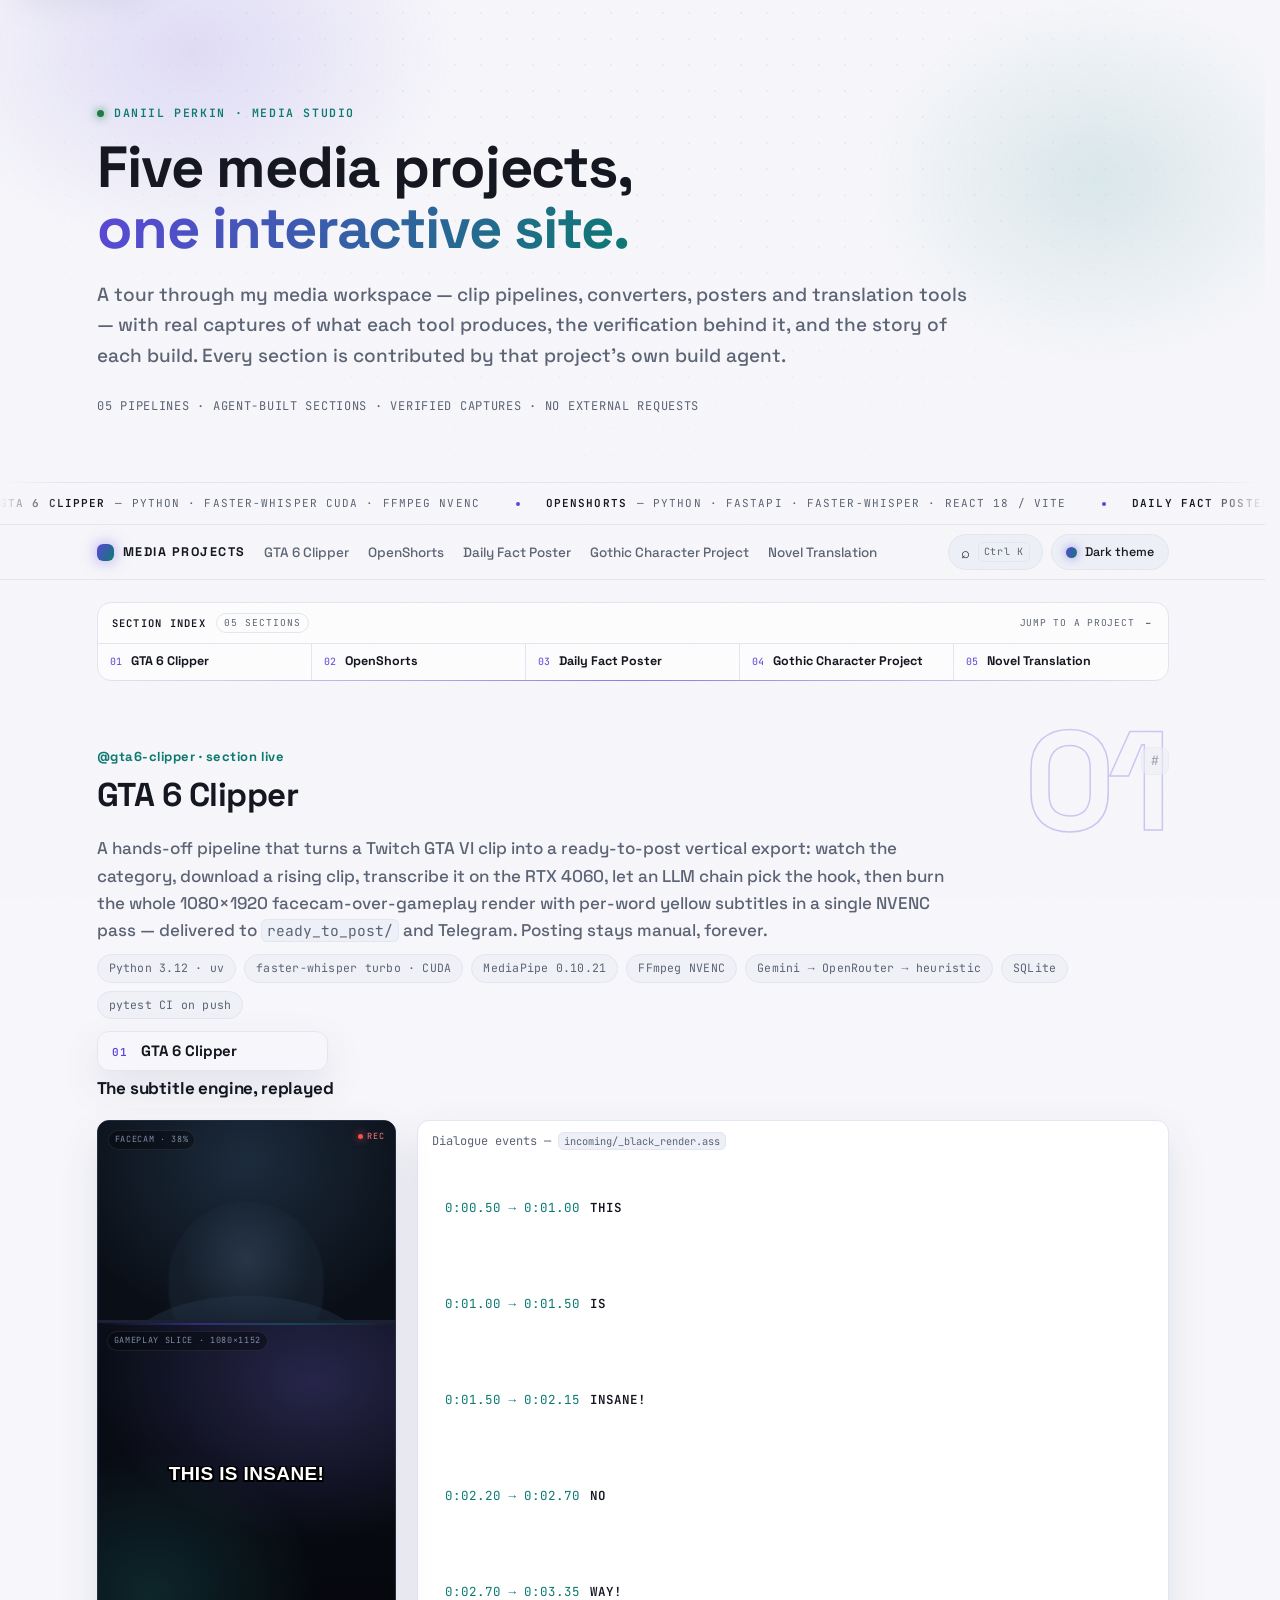
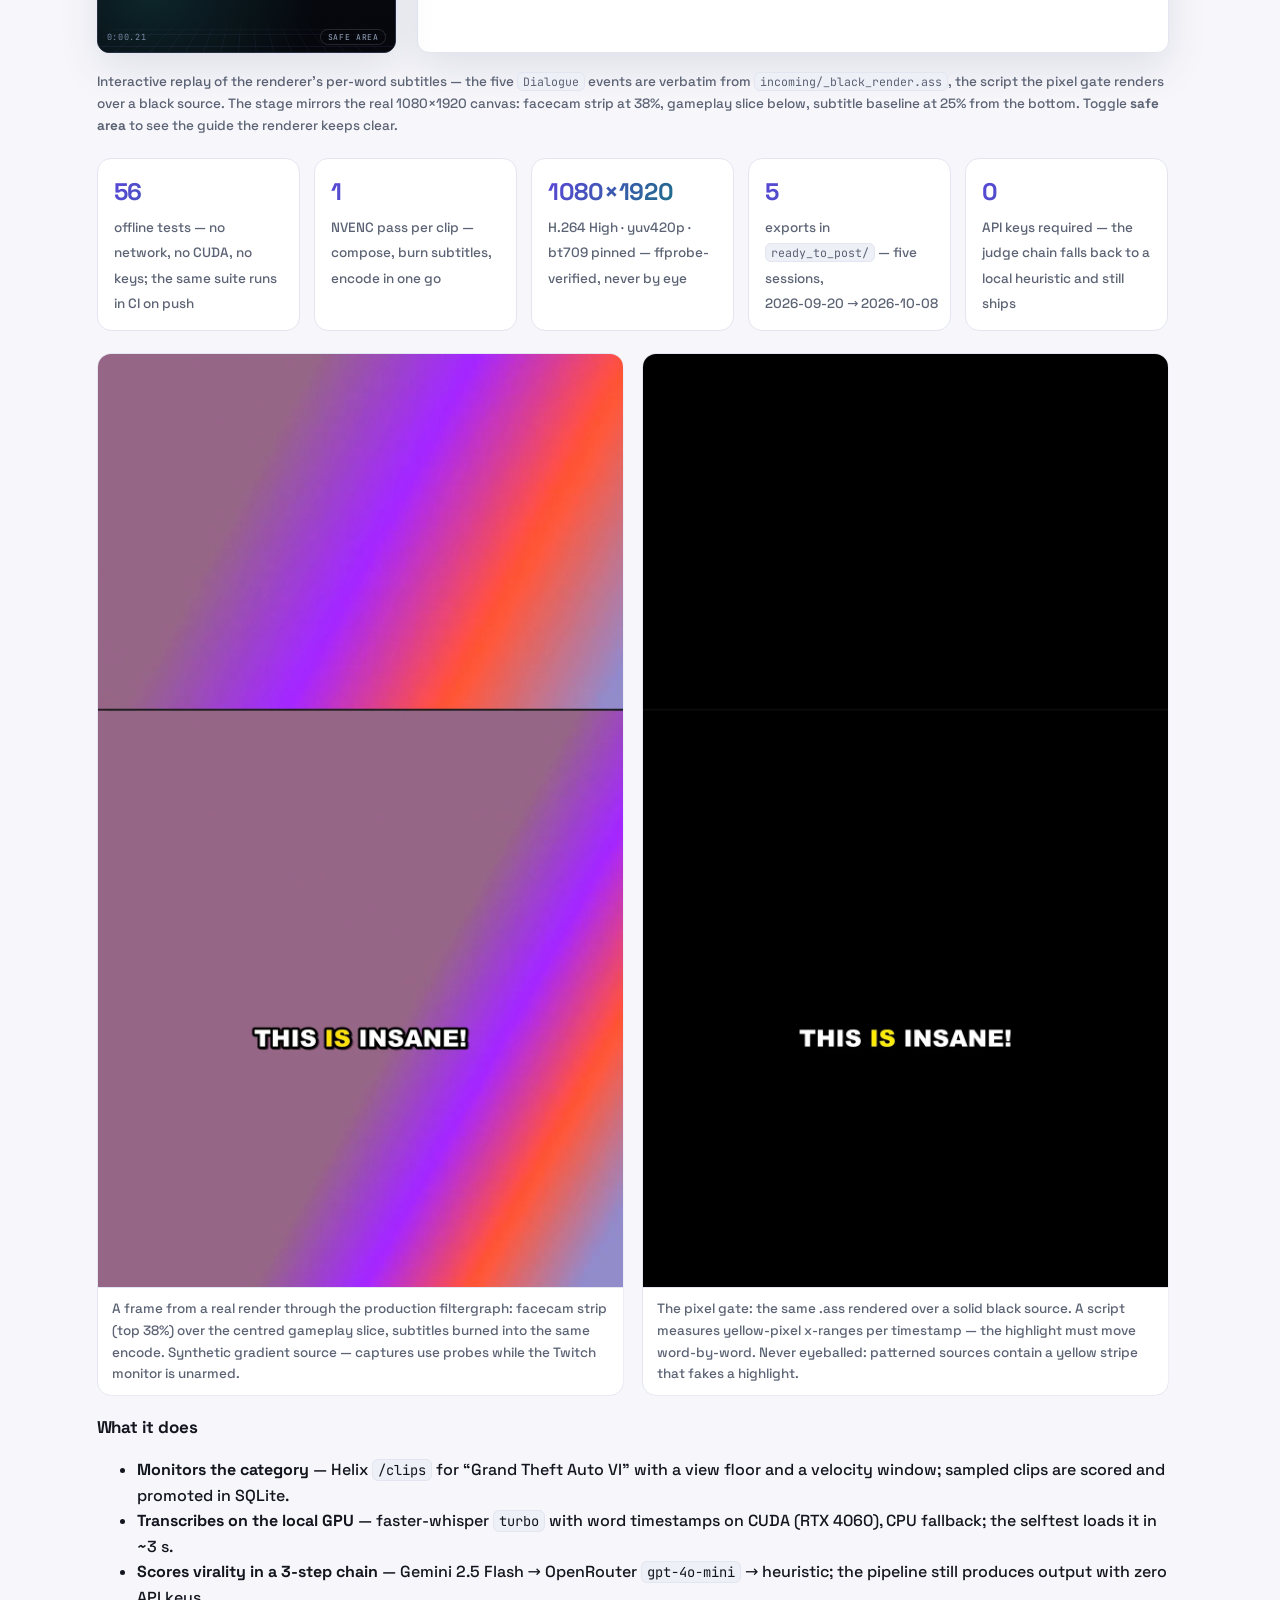
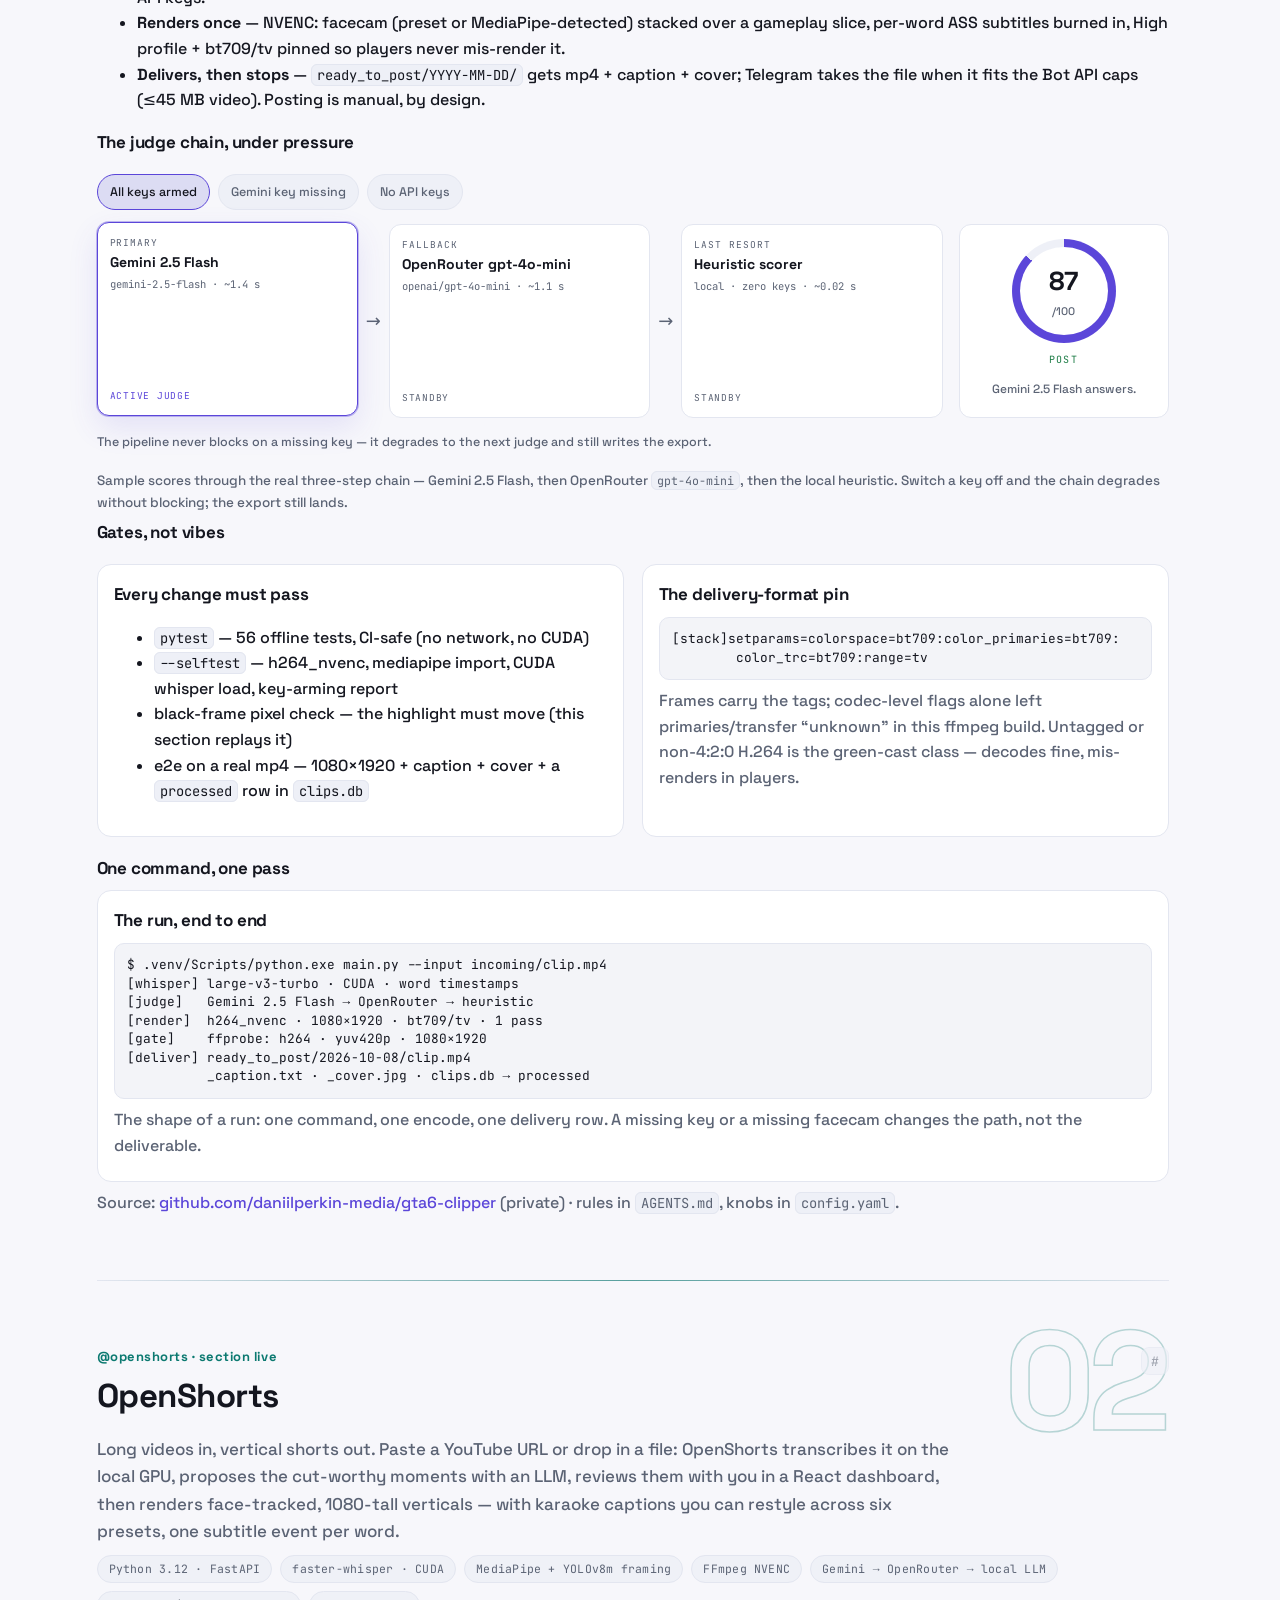
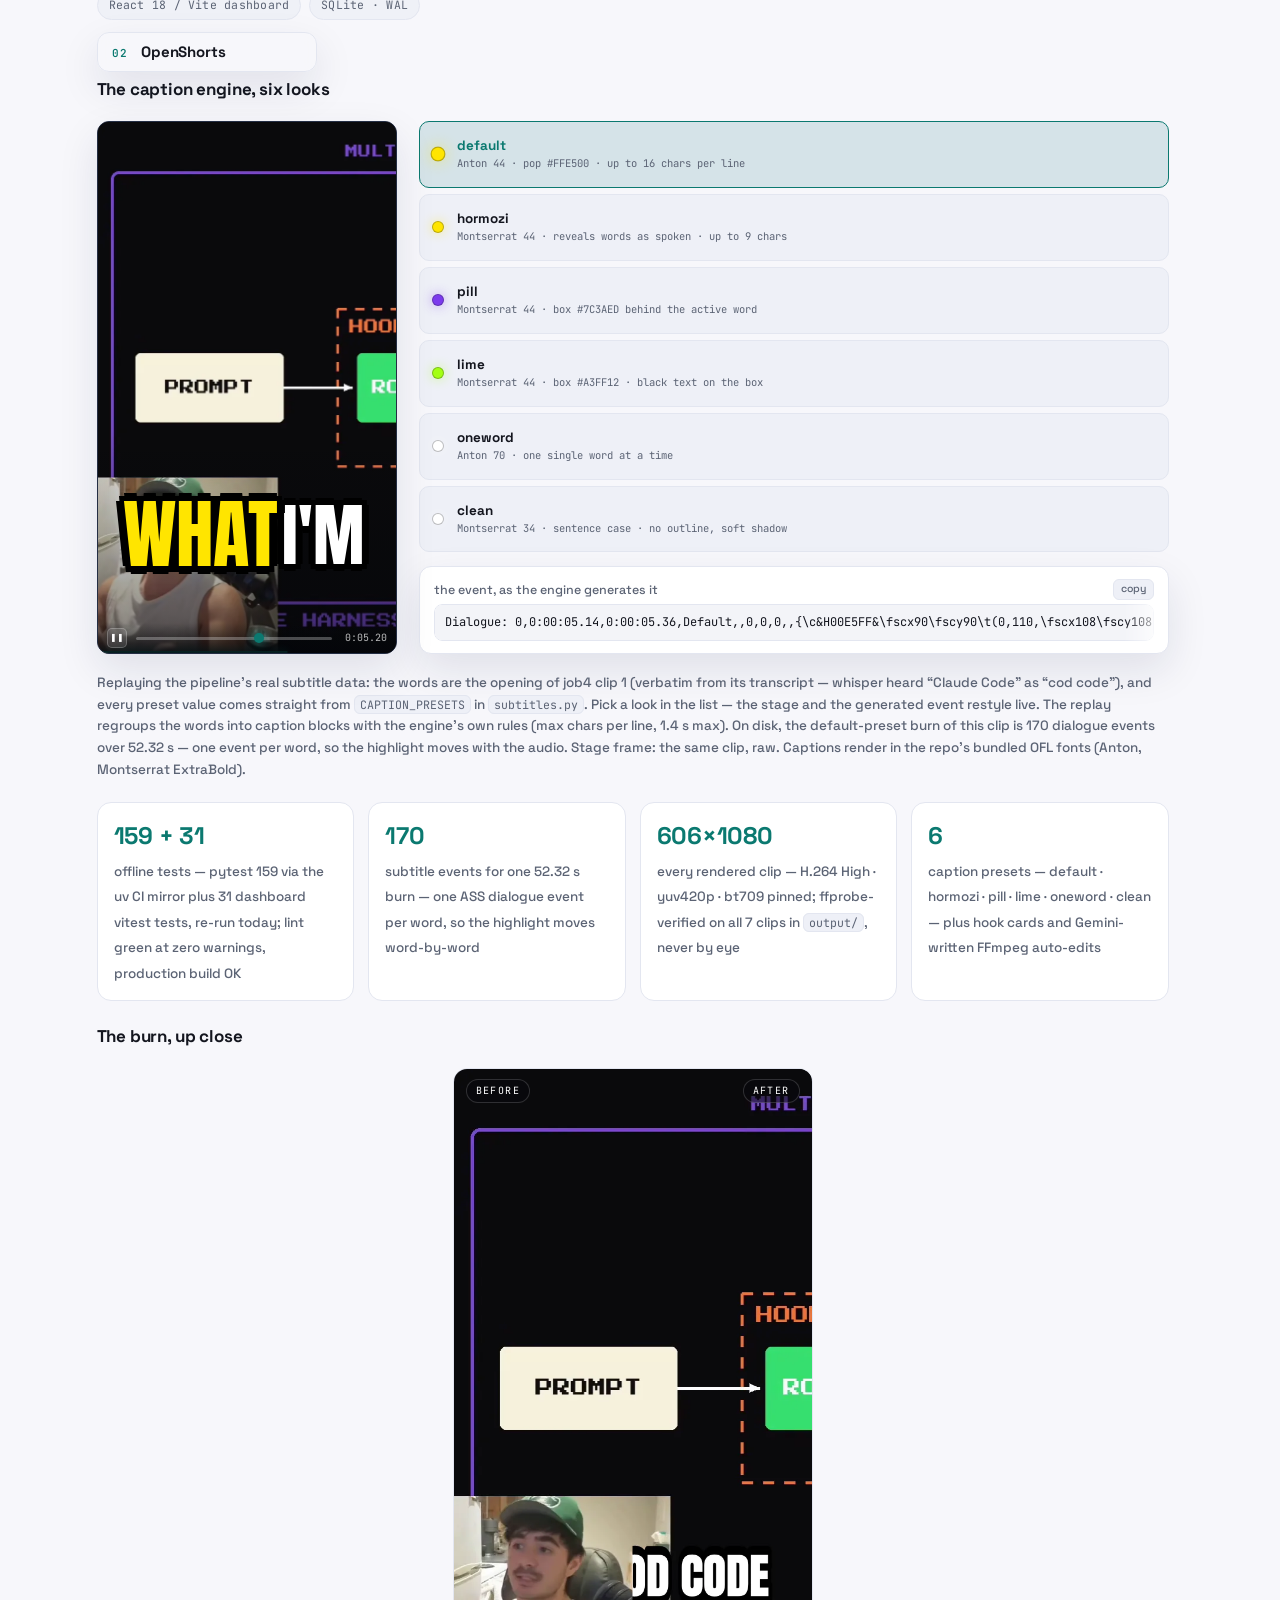
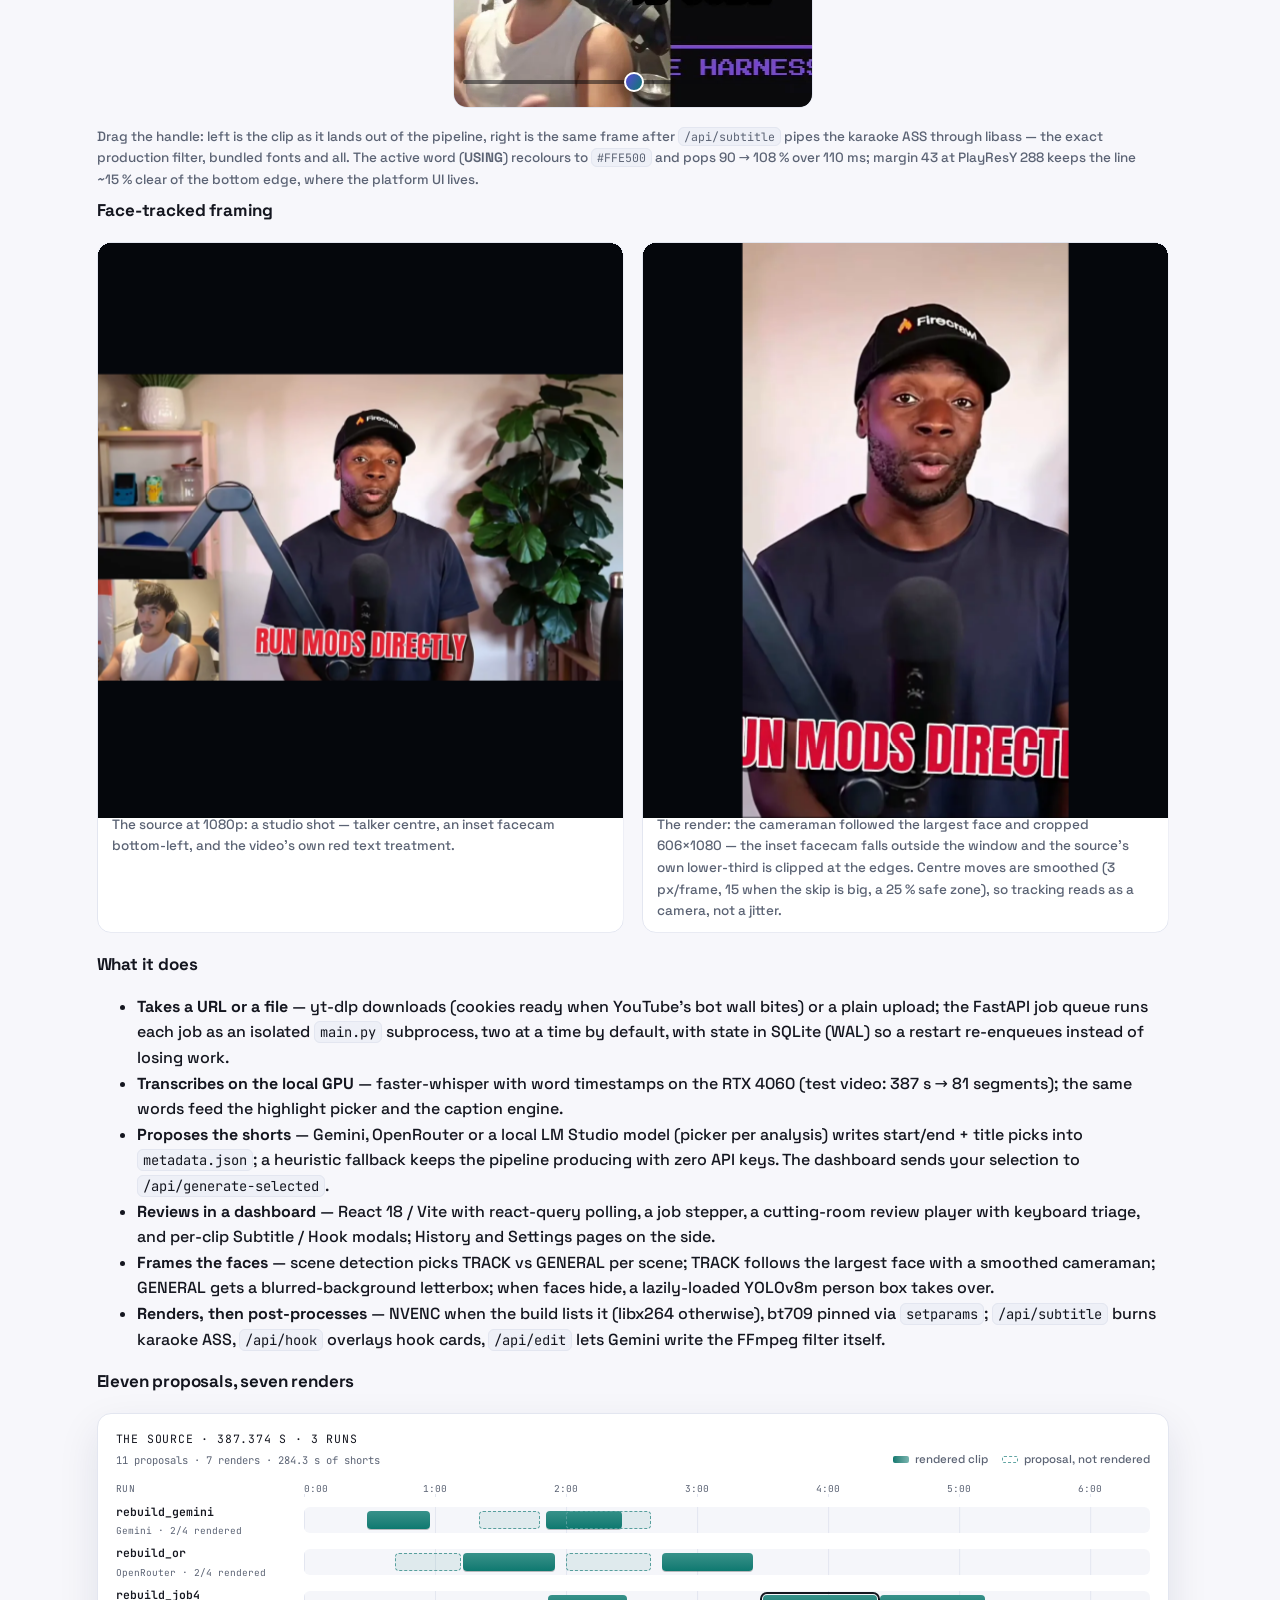
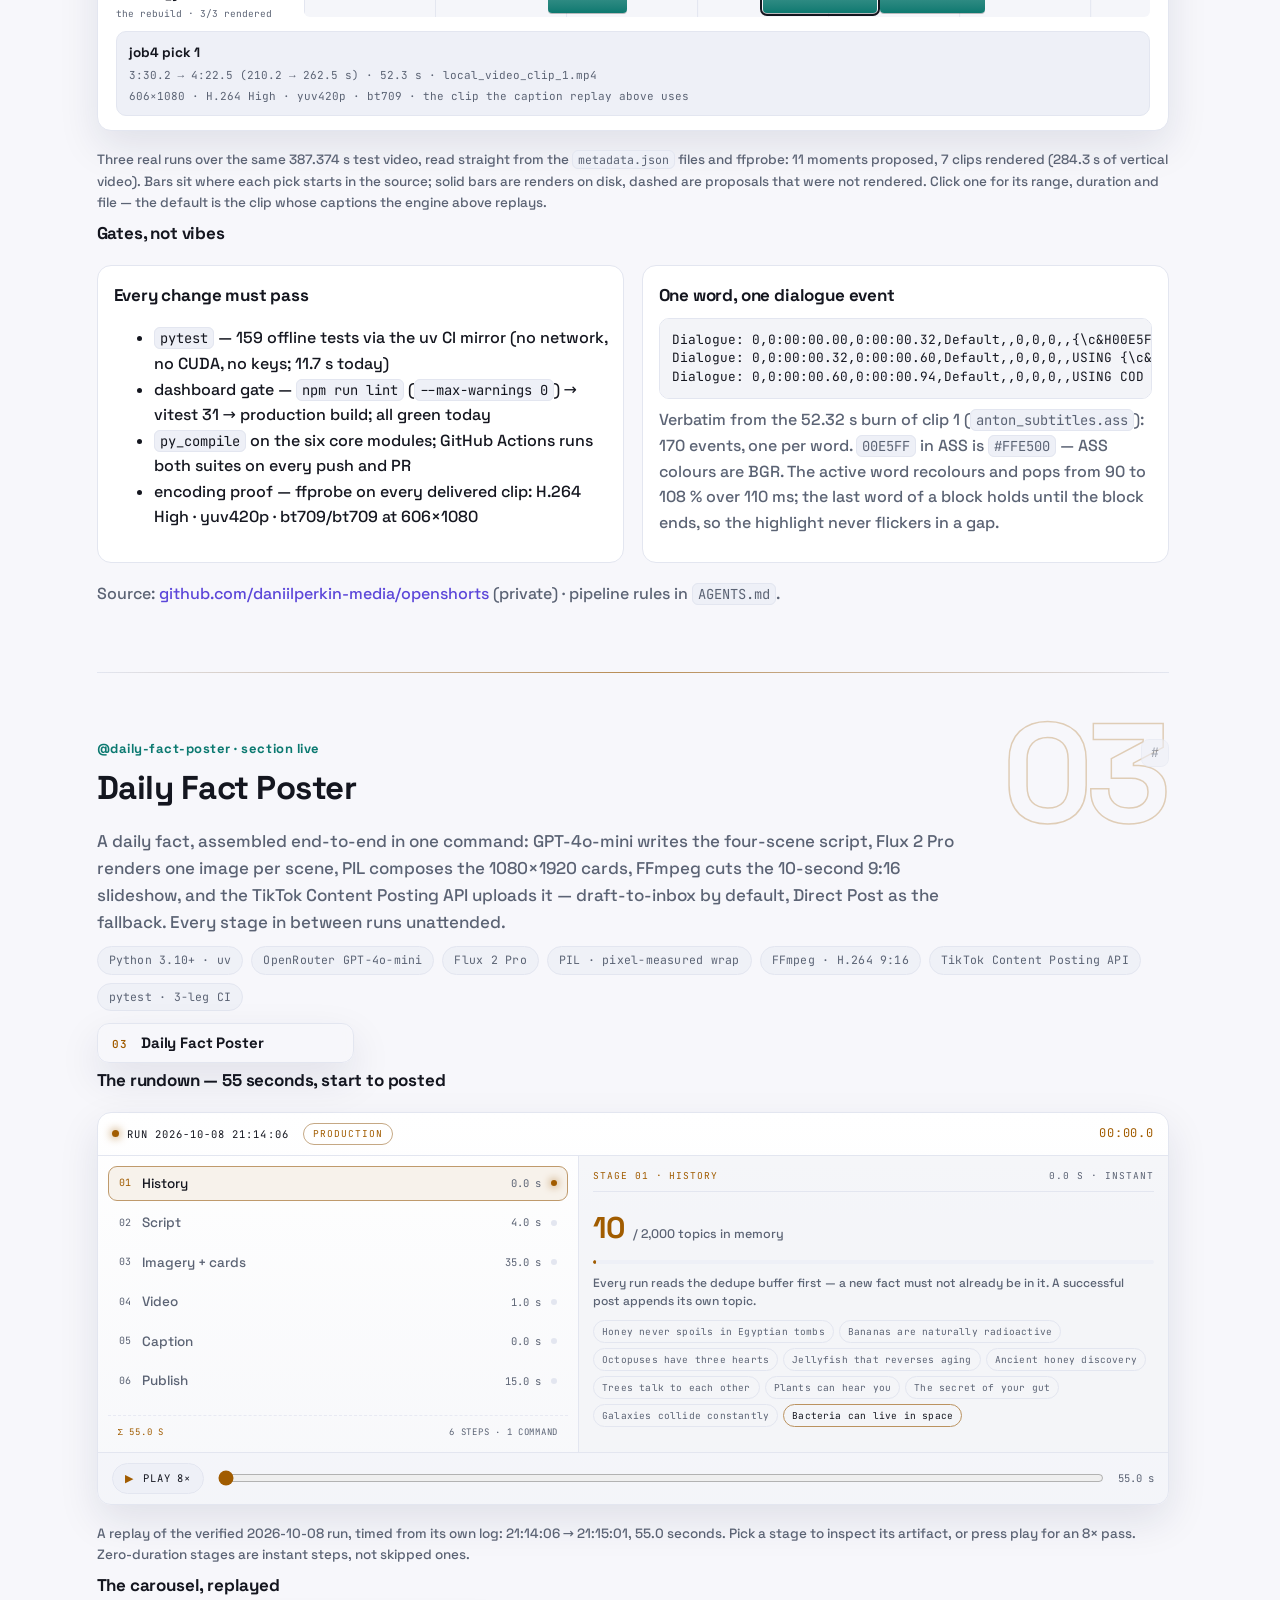
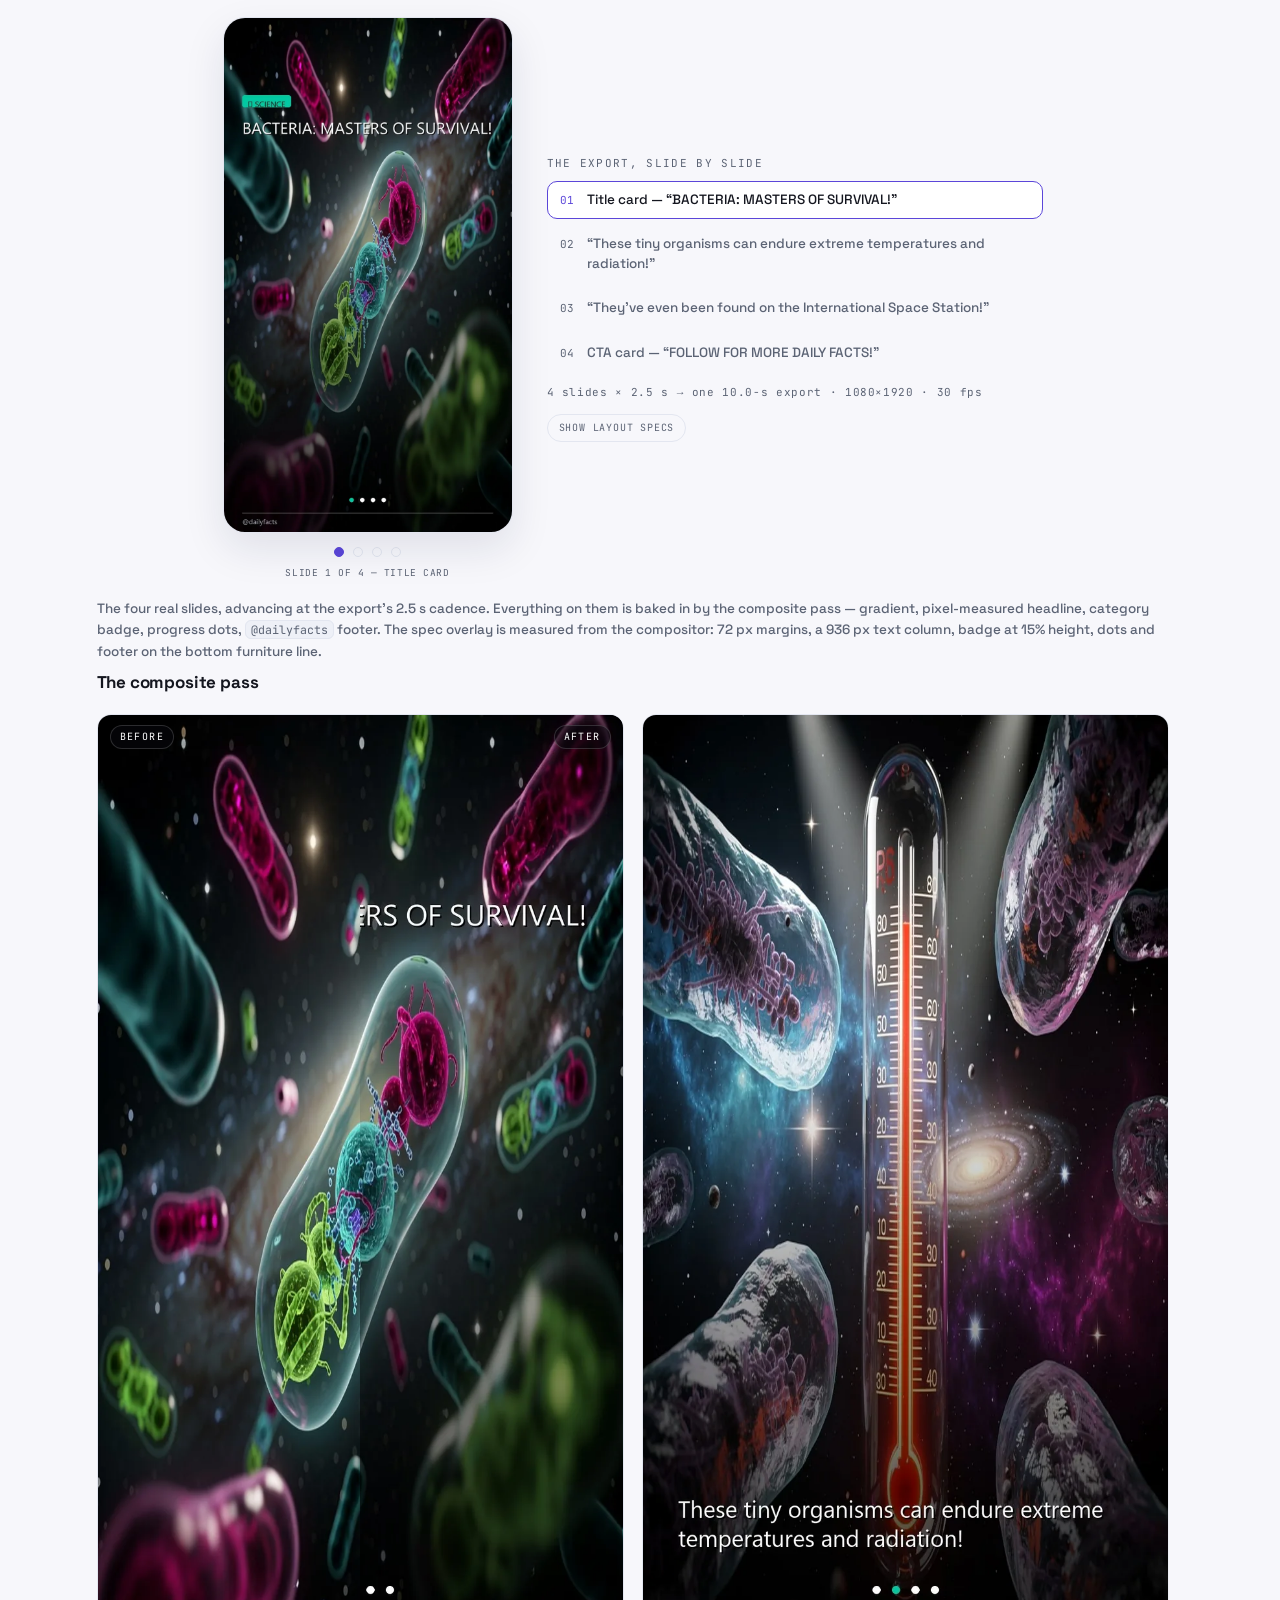
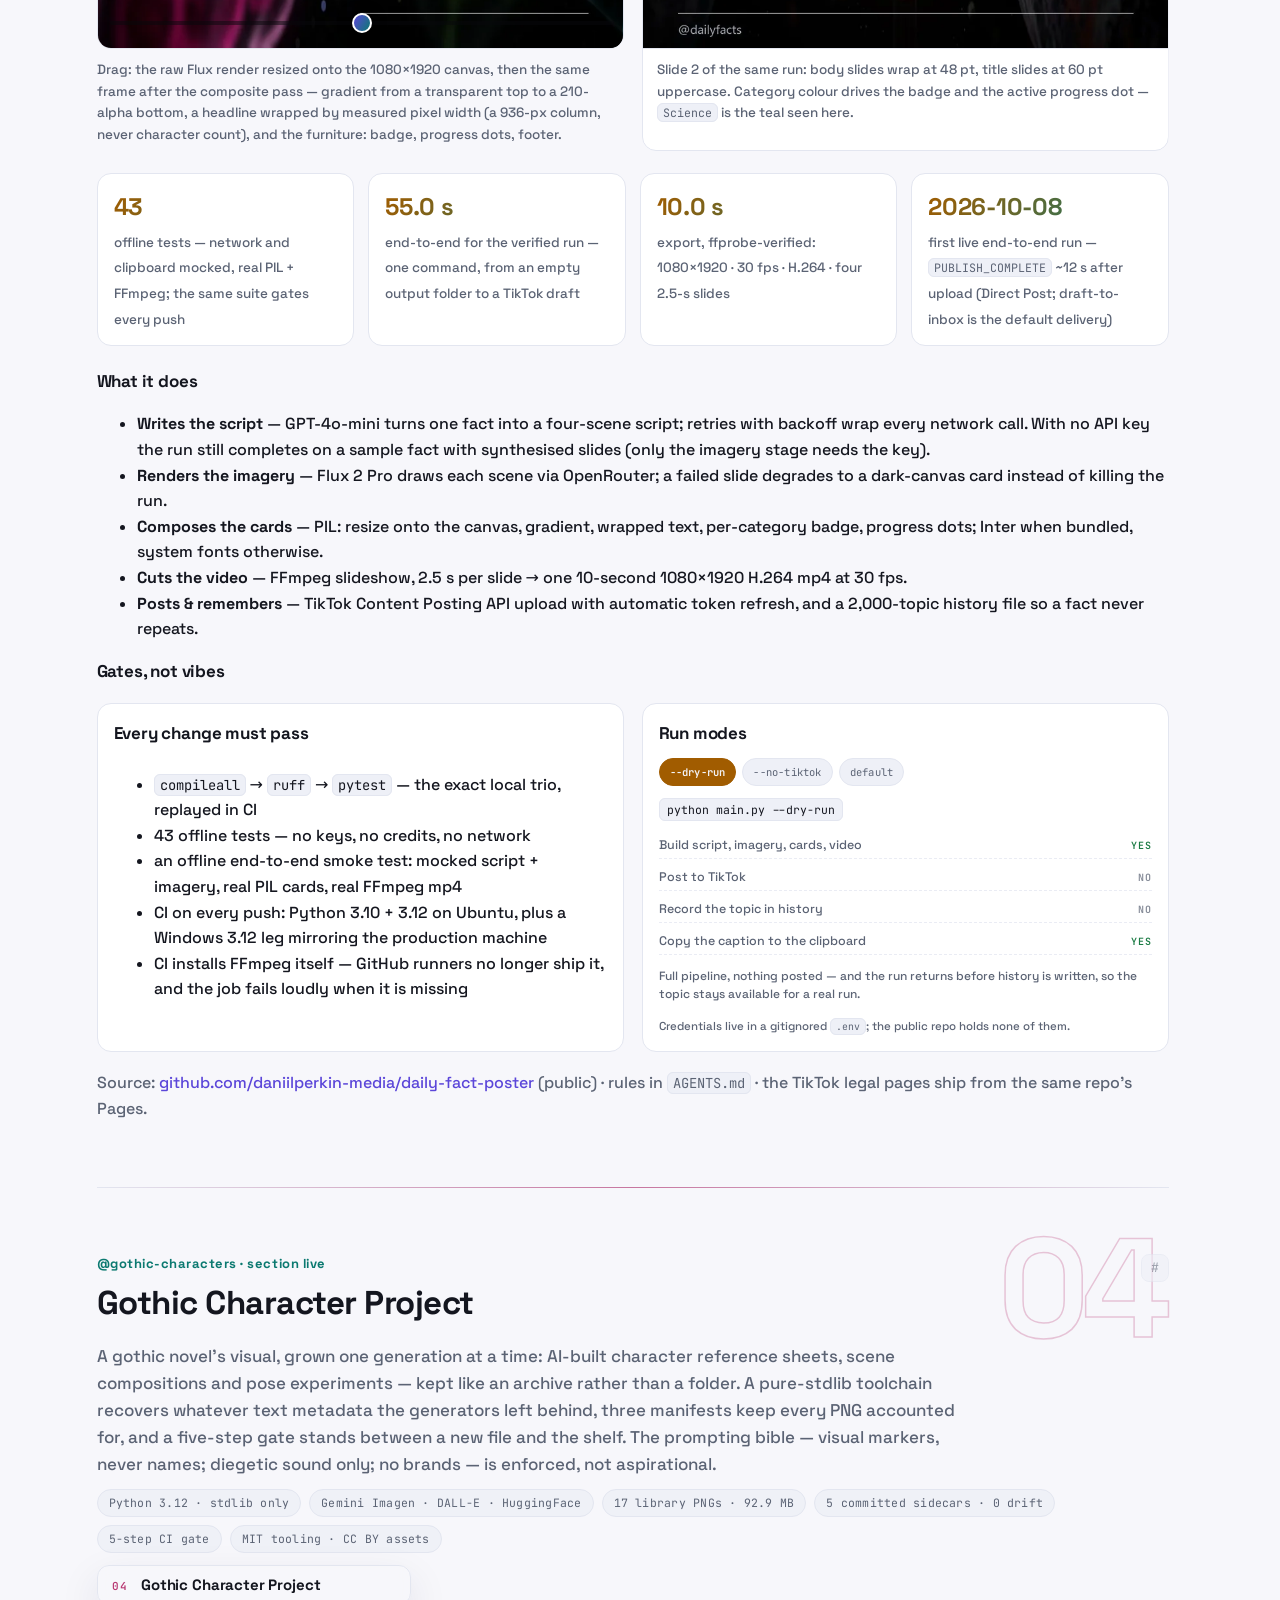
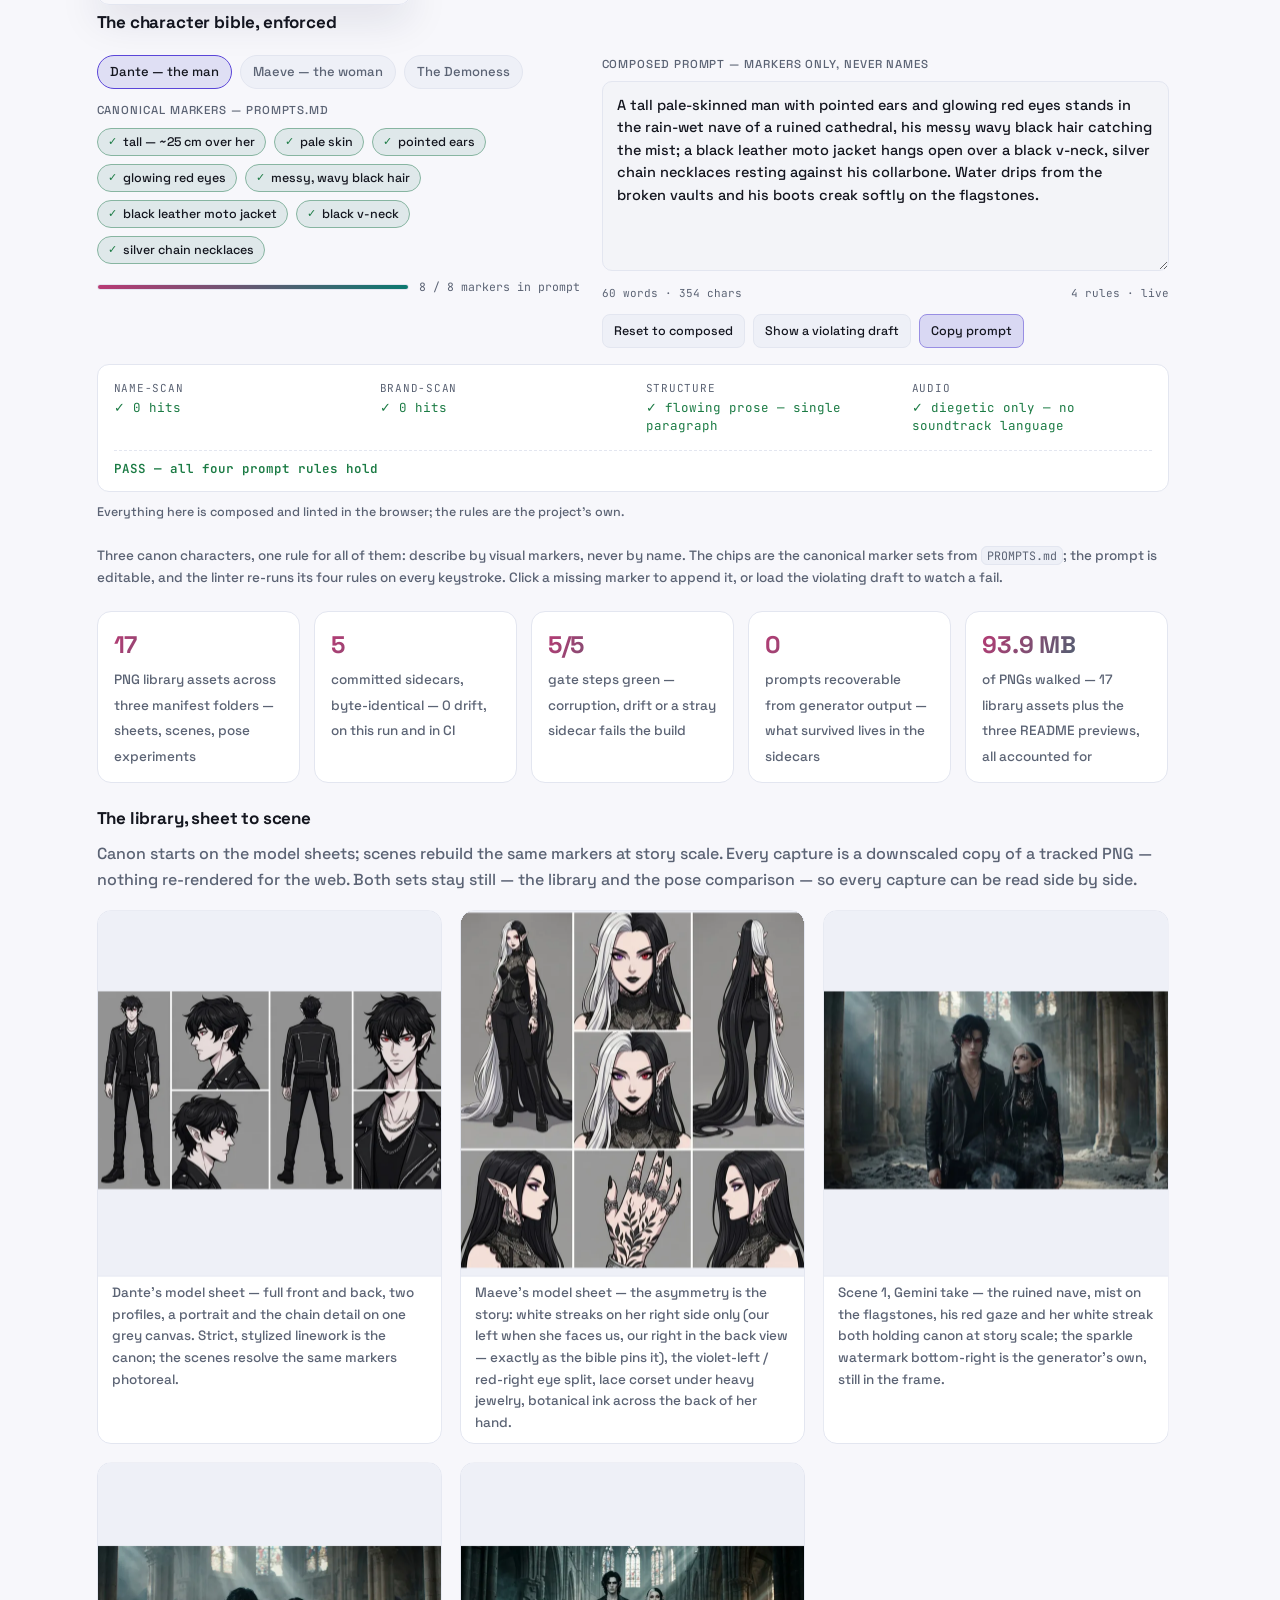
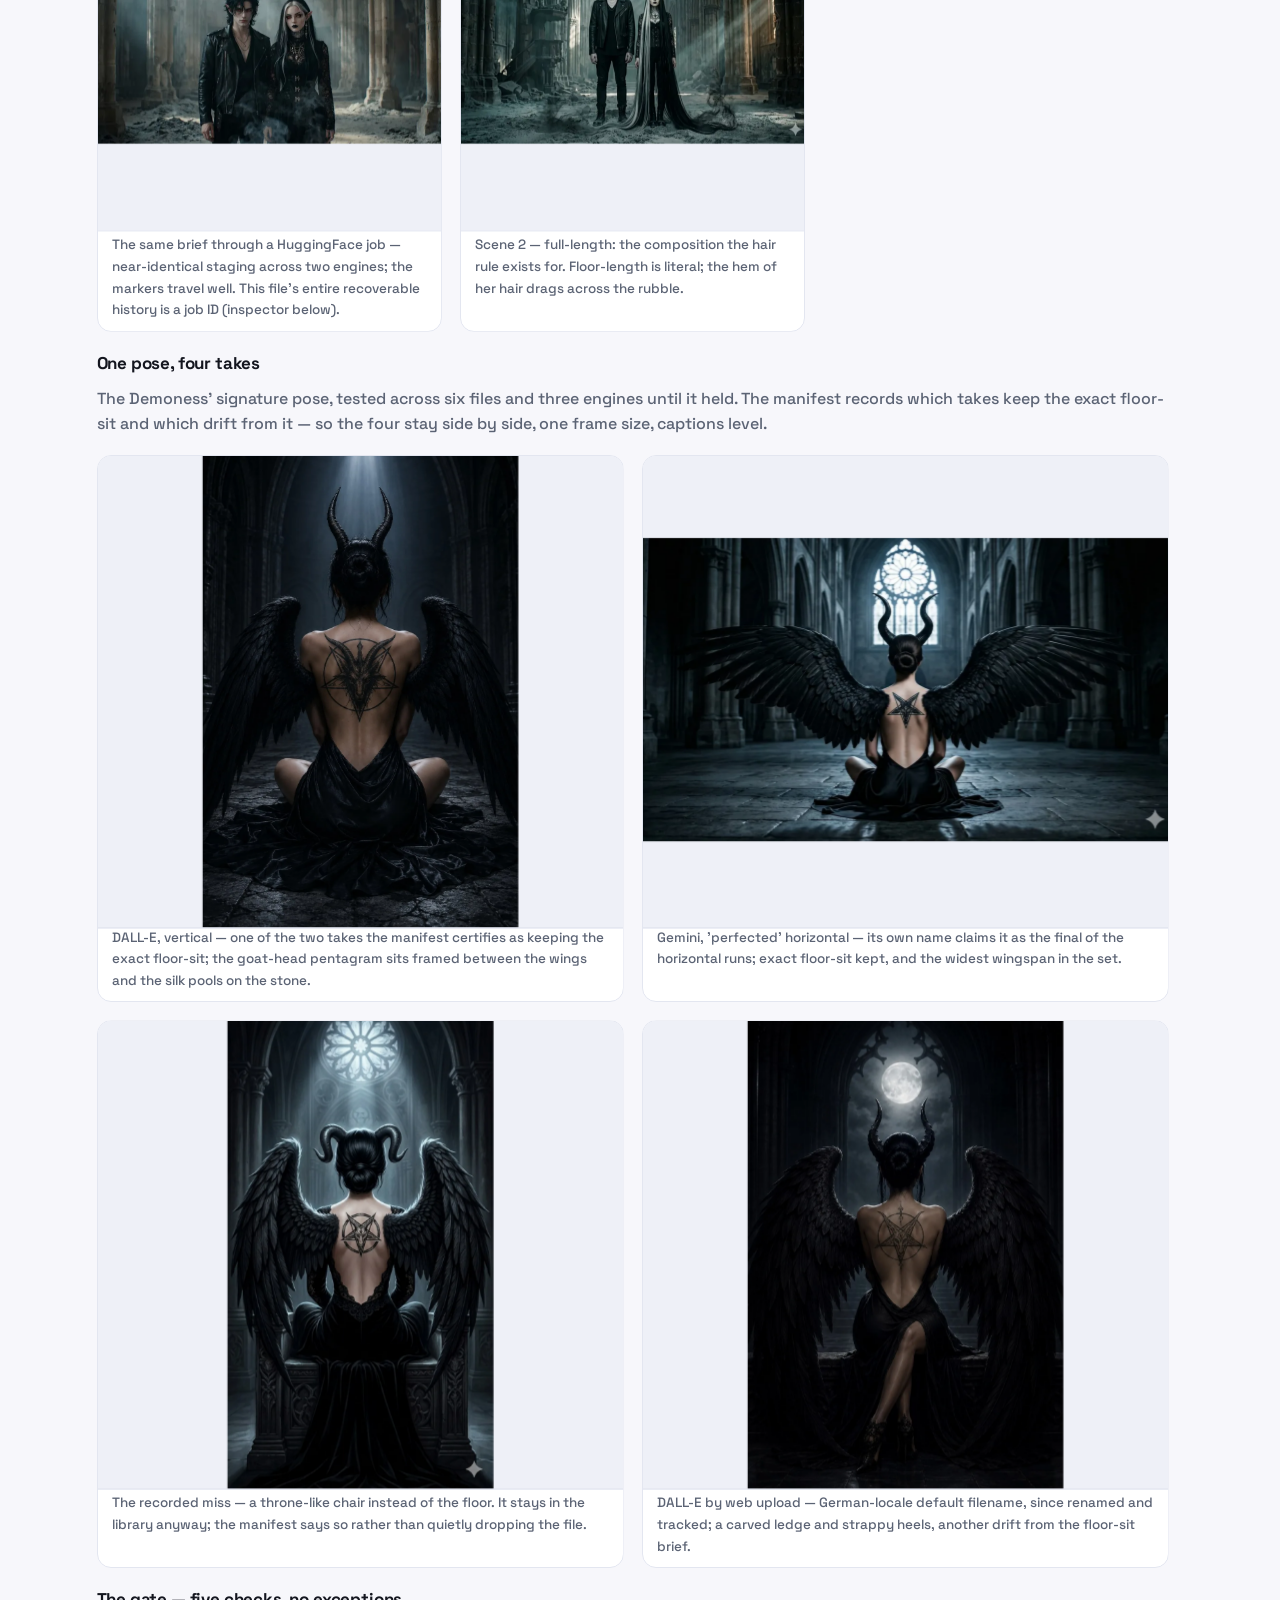
==== commit 82189368: "Cut first-load transfer from 3.8 MB to 604 KB and add shell navigation Mobile Lighthouse measured 3," ====
--- a/index.html
+++ b/index.html
@@ -5,9 +5,30 @@
 <meta name="viewport" content="width=device-width, initial-scale=1">
 <meta name="description" content="Daniil Perkin's media studio — five pipelines, one interactive site: clip tools, converters, posters and translation pipelines with real captures and verified gates.">
 <title>Media projects — Daniil Perkin</title>
-<link rel="icon" href="data:,">
+<link rel="canonical" href="https://daniilperkin-media.github.io/media-projects/">
+<link rel="icon" href="assets/favicon.svg" type="image/svg+xml">
+<link rel="apple-touch-icon" href="assets/apple-touch-icon.png">
+<meta name="theme-color" content="#08090d" media="(prefers-color-scheme: dark)">
+<meta name="theme-color" content="#f7f7fb" media="(prefers-color-scheme: light)">
+<meta property="og:type" content="website">
+<meta property="og:site_name" content="Media projects — Daniil Perkin">
+<meta property="og:title" content="Five media projects, one interactive site — Daniil Perkin">
+<meta property="og:description" content="A tour through five media pipelines — clip tools, converters, posters and translation — with real captures, verified gates and the story of each build.">
+<meta property="og:url" content="https://daniilperkin-media.github.io/media-projects/">
+<meta property="og:image" content="https://daniilperkin-media.github.io/media-projects/sections/openshorts/assets/crop-source.webp">
+<meta property="og:image:type" content="image/webp">
+<meta property="og:image:width" content="1200">
+<meta property="og:image:height" content="675">
+<meta property="og:image:alt" content="OpenShorts source frame: a studio shot with the speaker centred and an inset facecam bottom-left">
+<meta name="twitter:card" content="summary_large_image">
+<meta name="twitter:title" content="Five media projects, one interactive site — Daniil Perkin">
+<meta name="twitter:description" content="A tour through five media pipelines — clip tools, converters, posters and translation — with real captures, verified gates and the story of each build.">
+<meta name="twitter:image" content="https://daniilperkin-media.github.io/media-projects/sections/openshorts/assets/crop-source.webp">
+<meta name="twitter:image:alt" content="OpenShorts source frame: a studio shot with the speaker centred and an inset facecam bottom-left">
 <script>(function(){try{var t=localStorage.getItem('mp-theme');if(t==='light'||t==='dark'){document.documentElement.dataset.theme=t}else if(window.matchMedia('(prefers-color-scheme: light)').matches){document.documentElement.dataset.theme='light'}}catch(e){}try{if(!window.matchMedia('(prefers-reduced-motion: reduce)').matches){document.documentElement.classList.add('mp-anim')}}catch(e){}})();</script>
 <link rel="stylesheet" href="assets/css/fonts.css">
+<link rel="preload" href="assets/fonts/space-grotesk-700.woff2" as="font" type="font/woff2" crossorigin>
+<link rel="preload" href="assets/fonts/space-grotesk-500.woff2" as="font" type="font/woff2" crossorigin>
 <link rel="stylesheet" href="assets/css/tokens.css">
 <link rel="stylesheet" href="assets/css/base.css">
 <link rel="stylesheet" href="assets/css/components.css">
@@ -45,6 +66,17 @@
 </span>
 </div></nav>
 <main class="wrap" id="main">
+<details class="sec-index" id="section-index" open>
+  <summary><span class="ix-t">Section index</span><span class="ix-count">05 sections</span><span class="ix-hint">jump to a project</span></summary>
+  <nav class="ix-grid" aria-label="Section index">
+<a href="#gta6-clipper"><span class="ix-n">01</span><span class="ix-name">GTA 6 Clipper</span></a>
+<a href="#openshorts"><span class="ix-n">02</span><span class="ix-name">OpenShorts</span></a>
+<a href="#daily-fact-poster"><span class="ix-n">03</span><span class="ix-name">Daily Fact Poster</span></a>
+<a href="#gothic-character-project"><span class="ix-n">04</span><span class="ix-name">Gothic Character Project</span></a>
+<a href="#novel-translation"><span class="ix-n">05</span><span class="ix-name">Novel Translation</span></a>
+  </nav>
+</details>
+<script>if(window.matchMedia('(max-width:700px)').matches){document.getElementById('section-index').removeAttribute('open')}</script>
 <section class="project" id="gta6-clipper">
   <header class="p-head">
     <p class="p-owner">@gta6-clipper · section live</p>
@@ -67,11 +99,11 @@
 
   <div class="strip">
     <figure class="shot nopx">
-      <img src="sections/gta6-clipper/assets/render-frame.png" alt="Frame of the vertical render: test gradient as facecam strip over a gameplay slice, subtitle 'THIS IS INSANE!' with IS in yellow">
+      <img src="sections/gta6-clipper/assets/render-frame.webp" alt="Frame of the vertical render: test gradient as facecam strip over a gameplay slice, subtitle 'THIS IS INSANE!' with IS in yellow" width="1080" height="1920" loading="eager" decoding="async">
       <figcaption>A frame from a real render through the production filtergraph: facecam strip (top 38%) over the centred gameplay slice, subtitles burned into the same encode. Synthetic gradient source — captures use probes while the Twitch monitor is unarmed.</figcaption>
     </figure>
     <figure class="shot nopx">
-      <img src="sections/gta6-clipper/assets/subtitle-check.png" alt="Black-frame verification render: 'THIS IS INSANE!' with IS in yellow on solid black">
+      <img src="sections/gta6-clipper/assets/subtitle-check.webp" alt="Black-frame verification render: 'THIS IS INSANE!' with IS in yellow on solid black" width="1080" height="1920" loading="eager" decoding="async">
       <figcaption>The pixel gate: the same .ass rendered over a solid black source. A script measures yellow-pixel x-ranges per timestamp — the highlight must move word-by-word. Never eyeballed: patterned sources contain a yellow stripe that fakes a highlight.</figcaption>
     </figure>
   </div>
@@ -144,8 +176,8 @@
 
   <h3>The burn, up close</h3>
   <div class="ba">
-    <img class="a" src="sections/openshorts/assets/captions-raw.png" alt="Render frame of clip 1 without captions">
-    <img class="b" src="sections/openshorts/assets/captions-burned.png" alt="The same frame after the karaoke ASS was piped through libass">
+    <img class="a" src="sections/openshorts/assets/captions-raw.webp" alt="Render frame of clip 1 without captions" width="606" height="1080" loading="lazy" decoding="async">
+    <img class="b" src="sections/openshorts/assets/captions-burned.webp" alt="The same frame after the karaoke ASS was piped through libass" width="606" height="1080" loading="lazy" decoding="async">
     <input type="range" value="50" aria-label="Raw render vs burned karaoke captions">
   </div>
   <p class="caption">Drag the handle: left is the clip as it lands out of the pipeline, right is the same frame after <code>/api/subtitle</code> pipes the karaoke ASS through libass &mdash; the exact production filter, bundled fonts and all. The active word (<b>USING</b>) recolours to <code>#FFE500</code> and pops 90&nbsp;→&nbsp;108&nbsp;% over 110&nbsp;ms; margin 43 at PlayResY 288 keeps the line ~15&nbsp;% clear of the bottom edge, where the platform UI lives.</p>
@@ -153,11 +185,11 @@
   <h3>Face-tracked framing</h3>
   <div class="strip framing-strip">
     <figure class="shot">
-      <img src="sections/openshorts/assets/crop-source.png" alt="Source frame at 1920×1080: a studio shot with the speaker centred, an inset facecam bottom-left and the video's own red text">
+      <img src="sections/openshorts/assets/crop-source.webp" alt="Source frame at 1920×1080: a studio shot with the speaker centred, an inset facecam bottom-left and the video's own red text" width="1200" height="675" loading="lazy" decoding="async">
       <figcaption>The source at 1080p: a studio shot &mdash; talker centre, an inset facecam bottom-left, and the video's own red text treatment.</figcaption>
     </figure>
     <figure class="shot">
-      <img src="sections/openshorts/assets/crop-clip.png" alt="Rendered clip frame at 606×1080: a tight vertical crop centred on the speaker's face">
+      <img src="sections/openshorts/assets/crop-clip.webp" alt="Rendered clip frame at 606×1080: a tight vertical crop centred on the speaker's face" width="606" height="1080" loading="lazy" decoding="async">
       <figcaption>The render: the cameraman followed the largest face and cropped 606&times;1080 &mdash; the inset facecam falls outside the window and the source's own lower-third is clipped at the edges. Centre moves are smoothed (3 px/frame, 15 when the skip is big, a 25&nbsp;% safe zone), so tracking reads as a camera, not a jitter.</figcaption>
     </figure>
   </div>
@@ -277,7 +309,7 @@
 
             <div class="dfp-panel" data-panel="imagery">
               <div class="dfp-imgrow">
-                <img src="sections/daily-fact-poster/assets/raw_canvas_1.jpg" alt="Raw Flux 2 Pro render resized onto the 1080x1920 canvas — no text or overlays yet">
+                <img src="sections/daily-fact-poster/assets/raw_canvas_1.webp" alt="Raw Flux 2 Pro render resized onto the 1080x1920 canvas — no text or overlays yet" width="810" height="1440" loading="lazy" decoding="async">
                 <ul class="dfp-facts">
                   <li><b>4</b> renders &middot; 35.0 s</li>
                   <li>9 s &middot; 8 s &middot; 10 s &middot; 8 s</li>
@@ -291,7 +323,7 @@
             <div class="dfp-panel" data-panel="video">
               <div class="dfp-imgrow">
                 <div class="dfp-vid">
-                  <img src="sections/daily-fact-poster/assets/card_slide_1.jpg" alt="The finished title card, used here as the video's poster frame">
+                  <img src="sections/daily-fact-poster/assets/card_slide_1.webp" alt="The finished title card, used here as the video's poster frame" width="810" height="1440" loading="lazy" decoding="async">
                   <span class="dfp-playbadge" aria-hidden="true">&#9654;</span>
                 </div>
                 <ul class="dfp-facts">
@@ -339,10 +371,10 @@
     <div class="dfp-stage">
       <div class="dfp-left">
         <div class="dfp-phone" id="dfp-phone" role="img" aria-label="The four cards of the 2026-10-08 verified run, advancing at the export's 2.5-second cadence.">
-          <img class="on" src="sections/daily-fact-poster/assets/card_slide_1.jpg" alt='Slide 1 — title card, "BACTERIA: MASTERS OF SURVIVAL!", over the bacteria render'>
-          <img src="sections/daily-fact-poster/assets/card_slide_2.jpg" alt='Slide 2 — "These tiny organisms can endure extreme temperatures and radiation!", over a thermometer render' loading="lazy">
-          <img src="sections/daily-fact-poster/assets/card_slide_3.jpg" alt='Slide 3 — "They&#39;ve even been found on the International Space Station!", over an astronaut-at-the-window render' loading="lazy">
-          <img src="sections/daily-fact-poster/assets/card_slide_4.jpg" alt='Slide 4 — CTA card, "FOLLOW FOR MORE DAILY FACTS!", over a galaxy render' loading="lazy">
+          <img class="on" src="sections/daily-fact-poster/assets/card_slide_1.webp" alt='Slide 1 — title card, "BACTERIA: MASTERS OF SURVIVAL!", over the bacteria render' width="810" height="1440" loading="lazy" decoding="async">
+          <img src="sections/daily-fact-poster/assets/card_slide_2.webp" alt='Slide 2 — "These tiny organisms can endure extreme temperatures and radiation!", over a thermometer render' width="810" height="1440" loading="lazy" decoding="async">
+          <img src="sections/daily-fact-poster/assets/card_slide_3.webp" alt='Slide 3 — "They&#39;ve even been found on the International Space Station!", over an astronaut-at-the-window render' width="810" height="1440" loading="lazy" decoding="async">
+          <img src="sections/daily-fact-poster/assets/card_slide_4.webp" alt='Slide 4 — CTA card, "FOLLOW FOR MORE DAILY FACTS!", over a galaxy render' width="810" height="1440" loading="lazy" decoding="async">
           <div class="dfp-spec" aria-hidden="true">
             <i class="dfp-guide gx1"></i><i class="dfp-guide gx2"></i>
             <i class="dfp-guide gy1"></i><i class="dfp-guide gy2"></i><i class="dfp-guide gy3"></i>
@@ -380,14 +412,14 @@
   <div class="grid-2">
     <div>
       <div class="ba">
-        <img class="a" src="sections/daily-fact-poster/assets/raw_canvas_1.jpg" alt="The raw Flux render resized onto the 1080x1920 canvas — no text or overlays yet">
-        <img class="b" src="sections/daily-fact-poster/assets/card_slide_1.jpg" alt="The finished card — same scene with gradient, headline, badge and footer added">
+        <img class="a" src="sections/daily-fact-poster/assets/raw_canvas_1.webp" alt="The raw Flux render resized onto the 1080x1920 canvas — no text or overlays yet" width="810" height="1440" loading="lazy" decoding="async">
+        <img class="b" src="sections/daily-fact-poster/assets/card_slide_1.webp" alt="The finished card — same scene with gradient, headline, badge and footer added" width="810" height="1440" loading="lazy" decoding="async">
         <input type="range" value="50" aria-label="Canvas before overlays vs finished card">
       </div>
       <p class="caption">Drag: the raw Flux render resized onto the 1080&times;1920 canvas, then the same frame after the composite pass &mdash; gradient from a transparent top to a 210-alpha bottom, a headline wrapped by measured pixel width (a 936-px column, never character count), and the furniture: badge, progress dots, footer.</p>
     </div>
     <figure class="shot dfp-plate nopx">
-      <img src="sections/daily-fact-poster/assets/card_slide_2.jpg" alt='Slide 2 — "These tiny organisms can endure extreme temperatures and radiation!"'>
+      <img src="sections/daily-fact-poster/assets/card_slide_2.webp" alt='Slide 2 — "These tiny organisms can endure extreme temperatures and radiation!"' width="810" height="1440" loading="lazy" decoding="async">
       <figcaption>Slide 2 of the same run: body slides wrap at 48&nbsp;pt, title slides at 60&nbsp;pt uppercase. Category colour drives the badge and the active progress dot &mdash; <code>Science</code> is the teal seen here.</figcaption>
     </figure>
   </div>
@@ -465,23 +497,23 @@
   <p class="muted">Canon starts on the model sheets; scenes rebuild the same markers at story scale. Every capture is a downscaled copy of a tracked PNG — nothing re-rendered for the web. Both sets stay still — the library and the pose comparison — so every capture can be read side by side.</p>
   <div class="library-set library-strip">
     <figure class="shot">
-      <img loading="lazy" src="sections/gothic-character-project/assets/dante-sheet.jpg" alt="Dante model sheet: full front and back views, two profiles, a portrait and the silver-chain detail">
+      <img src="sections/gothic-character-project/assets/dante-sheet.webp" alt="Dante model sheet: full front and back views, two profiles, a portrait and the silver-chain detail" width="710" height="396" loading="lazy" decoding="async">
       <figcaption>Dante's model sheet — full front and back, two profiles, a portrait and the chain detail on one grey canvas. Strict, stylized linework is the canon; the scenes resolve the same markers photoreal.</figcaption>
     </figure>
     <figure class="shot">
-      <img loading="lazy" src="sections/gothic-character-project/assets/maeve-sheet.jpg" alt="Maeve model sheet: floor-length hair with white streaks on her right side only, violet-left and red-right eye split, lace corset, jewelry and botanical hand ink">
+      <img src="sections/gothic-character-project/assets/maeve-sheet.webp" alt="Maeve model sheet: floor-length hair with white streaks on her right side only, violet-left and red-right eye split, lace corset, jewelry and botanical hand ink" width="710" height="710" loading="lazy" decoding="async">
       <figcaption>Maeve's model sheet — the asymmetry is the story: white streaks on her right side only (our left when she faces us, our right in the back view — exactly as the bible pins it), the violet-left / red-right eye split, lace corset under heavy jewelry, botanical ink across the back of her hand.</figcaption>
     </figure>
     <figure class="shot">
-      <img loading="lazy" src="sections/gothic-character-project/assets/scene1-gemini.jpg" alt="Scene 1, Gemini take: the pair standing in a ruined cathedral nave, mist on the flagstones, light through broken windows">
+      <img src="sections/gothic-character-project/assets/scene1-gemini.webp" alt="Scene 1, Gemini take: the pair standing in a ruined cathedral nave, mist on the flagstones, light through broken windows" width="710" height="396" loading="lazy" decoding="async">
       <figcaption>Scene 1, Gemini take — the ruined nave, mist on the flagstones, his red gaze and her white streak both holding canon at story scale; the sparkle watermark bottom-right is the generator's own, still in the frame.</figcaption>
     </figure>
     <figure class="shot">
-      <img loading="lazy" src="sections/gothic-character-project/assets/scene1-hf.jpg" alt="Scene 1, HuggingFace take: near-identical staging to the Gemini version">
+      <img src="sections/gothic-character-project/assets/scene1-hf.webp" alt="Scene 1, HuggingFace take: near-identical staging to the Gemini version" width="710" height="396" loading="lazy" decoding="async">
       <figcaption>The same brief through a HuggingFace job — near-identical staging across two engines; the markers travel well. This file's entire recoverable history is a job ID (inspector below).</figcaption>
     </figure>
     <figure class="shot">
-      <img loading="lazy" src="sections/gothic-character-project/assets/scene2.jpg" alt="Scene 2: full-length cathedral composition with the floor-length hair spreading across the rubble">
+      <img src="sections/gothic-character-project/assets/scene2.webp" alt="Scene 2: full-length cathedral composition with the floor-length hair spreading across the rubble" width="710" height="396" loading="lazy" decoding="async">
       <figcaption>Scene 2 — full-length: the composition the hair rule exists for. Floor-length is literal; the hem of her hair drags across the rubble.</figcaption>
     </figure>
   </div>
@@ -490,19 +522,19 @@
   <p class="muted">The Demoness' signature pose, tested across six files and three engines until it held. The manifest records which takes keep the exact floor-sit and which drift from it — so the four stay side by side, one frame size, captions level.</p>
   <div class="pose-set pose-strip">
     <figure class="shot">
-      <img loading="lazy" src="sections/gothic-character-project/assets/pose-dalle-vertical.jpg" alt="The Demoness floor-sit by DALL-E (vertical): back view, wide wings, goat-head pentagram between them">
+      <img src="sections/gothic-character-project/assets/pose-dalle-vertical.webp" alt="The Demoness floor-sit by DALL-E (vertical): back view, wide wings, goat-head pentagram between them" width="933" height="1400" loading="lazy" decoding="async">
       <figcaption>DALL-E, vertical — one of the two takes the manifest certifies as keeping the exact floor-sit; the goat-head pentagram sits framed between the wings and the silk pools on the stone.</figcaption>
     </figure>
     <figure class="shot">
-      <img loading="lazy" src="sections/gothic-character-project/assets/pose-gemini-perfected.jpg" alt="The Demoness floor-sit by Gemini, horizontal 'perfected' take: cross-legged on the floor, widest wingspan of the set">
+      <img src="sections/gothic-character-project/assets/pose-gemini-perfected.webp" alt="The Demoness floor-sit by Gemini, horizontal 'perfected' take: cross-legged on the floor, widest wingspan of the set" width="1086" height="606" loading="lazy" decoding="async">
       <figcaption>Gemini, 'perfected' horizontal — its own name claims it as the final of the horizontal runs; exact floor-sit kept, and the widest wingspan in the set.</figcaption>
     </figure>
     <figure class="shot">
-      <img loading="lazy" src="sections/gothic-character-project/assets/pose-gemini-throne.jpg" alt="The Demoness by Gemini on a throne-like chair instead of the floor — the recorded drift">
+      <img src="sections/gothic-character-project/assets/pose-gemini-throne.webp" alt="The Demoness by Gemini on a throne-like chair instead of the floor — the recorded drift" width="768" height="1376" loading="lazy" decoding="async">
       <figcaption>The recorded miss — a throne-like chair instead of the floor. It stays in the library anyway; the manifest says so rather than quietly dropping the file.</figcaption>
     </figure>
     <figure class="shot">
-      <img loading="lazy" src="sections/gothic-character-project/assets/pose-dalle-chatgpt.jpg" alt="The Demoness by DALL-E via web upload: seated on a carved stone ledge, legs crossed, strappy heels">
+      <img src="sections/gothic-character-project/assets/pose-dalle-chatgpt.webp" alt="The Demoness by DALL-E via web upload: seated on a carved stone ledge, legs crossed, strappy heels" width="933" height="1400" loading="lazy" decoding="async">
       <figcaption>DALL-E by web upload — German-locale default filename, since renamed and tracked; a carved ledge and strappy heels, another drift from the floor-sit brief.</figcaption>
     </figure>
   </div>
@@ -566,7 +598,7 @@
   <p class="caption">Four real commands on the bundled public-domain demo book. Click a stage — or run the press — to watch the files land, read the exact terminal lines, and see the artifact each step produces. Every string below is verbatim from a live run; the file sizes are that run's own bytes.</p>
 
   <figure class="shot receipt">
-    <img src="sections/novel-translation/assets/demo-run.png" alt="Terminal render of the demo run: prepare writes three batch files and 13 parts, verify reports no missing or empty chapters, and assemble rebuilds the book">
+    <img src="sections/novel-translation/assets/demo-run.webp" alt="Terminal render of the demo run: prepare writes three batch files and 13 parts, verify reports no missing or empty chapters, and assemble rebuilds the book" width="1280" height="687" loading="lazy" decoding="async">
     <figcaption>The same run as the repo's README renders it (<code>docs/demo.svg</code>, rasterized): prepare → verify → hand-off → assemble. The raw receipt for the interactive run above. Click to zoom.</figcaption>
   </figure>
 
@@ -635,6 +667,7 @@
   <p class="foot-fleet">Built by the project fleet — @gta6-clipper · @openshorts · @daily-fact-poster · @gothic-characters · @novel-translation</p>
   <p>Local build — regenerate with <code>node build.mjs</code>, serve with <code>node serve.mjs</code>. Sections © their project agents, <span id="year">2026</span>.</p>
 </div></footer>
+<button class="to-top" id="to-top" type="button" aria-label="Back to top"><span class="tt-arrow" aria-hidden="true">↑</span><span>Top</span></button>
 <script src="assets/js/site.js"></script>
 <script src="assets/js/studio.js"></script>
 <script defer src="sections/gta6-clipper/script.js"></script>
--- a/assets/css/components.css
+++ b/assets/css/components.css
@@ -63,7 +63,7 @@
 
 /* before/after slider: <div class="ba"><img class="a"><img class="b"><input type=range value=50></div> */
 .ba{position:relative;border:1px solid var(--border);border-radius:var(--radius);overflow:hidden}
-.ba img{display:block;width:100%}
+.ba img{display:block;width:100%;height:auto}
 .ba img.b{position:absolute;inset:0;pointer-events:none}
 .ba input{position:absolute;left:2%;bottom:10px;width:96%;z-index:3}
 .ba::before,.ba::after{position:absolute;top:10px;z-index:2;font-family:var(--mono);font-size:10px;letter-spacing:.14em;color:#fff;background:rgba(8,9,13,.55);border:1px solid rgba(255,255,255,.16);border-radius:999px;padding:3px 9px;pointer-events:none}
--- a/assets/css/ui.css
+++ b/assets/css/ui.css
@@ -76,6 +76,46 @@
 .lb-nav:disabled{opacity:.3;cursor:default}
 @media(max-width:640px){.lb-nav{width:38px;height:52px;font-size:24px}.lb-prev{left:8px}.lb-next{right:8px}.lb-cap{bottom:14px;font-size:12px}.lb-count{top:12px}}
 
+/* section index — compact table of contents under the hero; collapsed by default
+   on phones (the shell's inline script drops [open] at <=700px) */
+.sec-index{border:1px solid var(--border);border-radius:var(--radius);background:color-mix(in srgb,var(--surface) 74%,transparent);margin:22px 0 0;overflow:hidden}
+.sec-index summary{display:flex;align-items:center;gap:10px;padding:10px 14px;cursor:pointer;list-style:none;font-family:var(--mono);font-size:10.5px;letter-spacing:.1em;text-transform:uppercase;color:var(--muted);user-select:none}
+.sec-index summary::-webkit-details-marker{display:none}
+.sec-index summary:hover .ix-t{color:var(--accent-2)}
+.sec-index summary::after{content:"+";font-size:14px;line-height:1;color:var(--muted)}
+.sec-index[open] summary::after{content:"\2212"}
+.ix-t{color:var(--text);font-weight:600;letter-spacing:.12em;transition:color .18s ease}
+.ix-count{border:1px solid var(--border);border-radius:999px;padding:1px 7px;font-size:9.5px;color:var(--muted)}
+.ix-hint{margin-left:auto;font-size:9.5px;letter-spacing:.08em}
+.ix-grid{display:grid;grid-template-columns:repeat(5,minmax(0,1fr));border-top:1px solid var(--border)}
+.sec-index:not([open]) .ix-grid{display:none}
+.ix-grid a{display:grid;grid-template-columns:auto minmax(0,1fr);gap:1px 8px;align-items:baseline;padding:10px 12px;border-right:1px solid var(--border);color:var(--text);text-decoration:none;min-width:0;transition:background .18s ease}
+.ix-grid a:last-child{border-right:0}
+.ix-grid a:hover{background:color-mix(in srgb,var(--surface2) 70%,transparent);text-decoration:none}
+.ix-grid a:hover .ix-name{color:var(--accent-2)}
+.ix-grid a.dim{opacity:.55}
+.ix-n{font-family:var(--mono);font-size:10px;color:var(--sec);letter-spacing:.06em}
+.ix-name{font-weight:600;font-size:12.5px;line-height:1.2;white-space:nowrap;overflow:hidden;text-overflow:ellipsis;transition:color .18s ease}
+@media(max-width:980px){
+  .ix-grid{grid-template-columns:repeat(2,minmax(0,1fr))}
+  .ix-grid a:nth-child(2n){border-right:0}
+  .ix-grid a:nth-child(n+3){border-top:1px solid var(--border)}
+}
+@media(max-width:560px){
+  .ix-grid{grid-template-columns:1fr}
+  .ix-grid a{border-right:0}
+  .ix-grid a:nth-child(n+2){border-top:1px solid var(--border)}
+  .ix-hint{display:none}
+}
+
+/* back to top — appears once the hero has scrolled away */
+.to-top{position:fixed;right:20px;bottom:20px;z-index:85;display:inline-flex;align-items:center;gap:6px;padding:9px 14px;border-radius:999px;border:1px solid var(--border);background:color-mix(in srgb,var(--surface2) 88%,transparent);backdrop-filter:blur(10px) saturate(1.1);color:var(--text);font:inherit;font-size:12px;letter-spacing:.04em;box-shadow:var(--shadow);cursor:pointer;visibility:hidden;opacity:0;transform:translateY(8px);transition:opacity .18s ease,transform .18s ease,visibility 0s linear .18s,border-color .18s ease}
+.to-top.on{visibility:visible;opacity:1;transform:none;transition-delay:0s}
+.to-top:hover{border-color:color-mix(in srgb,var(--accent) 55%,var(--border))}
+.to-top:active{transform:translateY(1px)}
+.tt-arrow{font-size:14px;line-height:1;color:var(--accent-2)}
+@media(max-width:560px){.to-top{right:14px;bottom:14px;padding:8px 12px}}
+
 /* theme crossfade */
 ::view-transition-old(root),::view-transition-new(root){animation-duration:.32s;animation-timing-function:ease}
 
--- a/sections/novel-translation/style.css
+++ b/sections/novel-translation/style.css
@@ -83,6 +83,8 @@
 #novel-translation .art-big .u{font-size:11.5px;color:var(--muted);line-height:1.25}
 #novel-translation .art-big.ok .n{color:var(--ok)}
 #novel-translation .art-table{width:100%;border-collapse:collapse;font-family:var(--mono);font-size:10.3px}
+#novel-translation .art-table th{padding:0 0 4px;border-bottom:1px solid color-mix(in srgb,var(--border) 55%,transparent);color:var(--muted);font-weight:600;font-size:9.3px;letter-spacing:.07em;text-transform:uppercase;text-align:left;vertical-align:bottom}
+#novel-translation .art-table th:last-child{text-align:right}
 #novel-translation .art-table td{padding:4px 0;border-bottom:1px solid color-mix(in srgb,var(--border) 55%,transparent);color:var(--muted);vertical-align:top}
 #novel-translation .art-table td:first-child{color:var(--text)}
 #novel-translation .art-table td:last-child{text-align:right;white-space:nowrap;font-variant-numeric:tabular-nums}
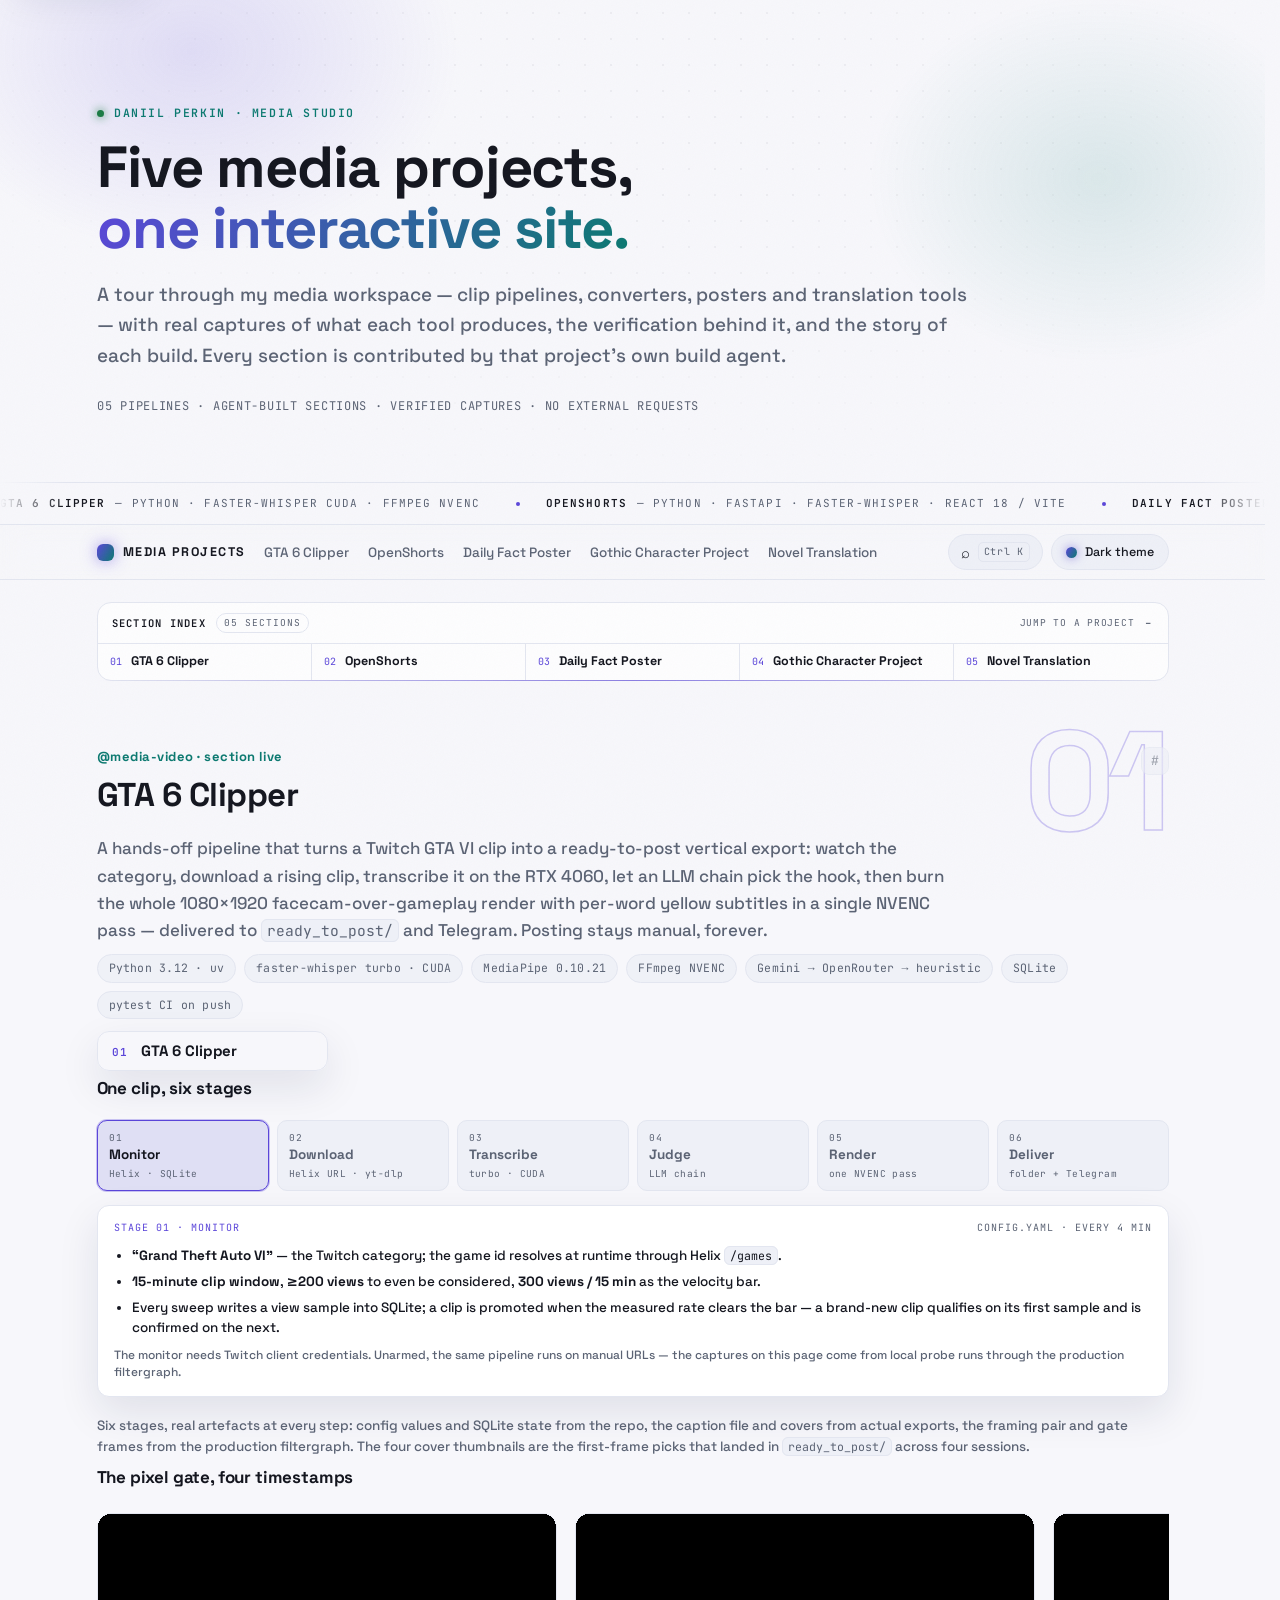
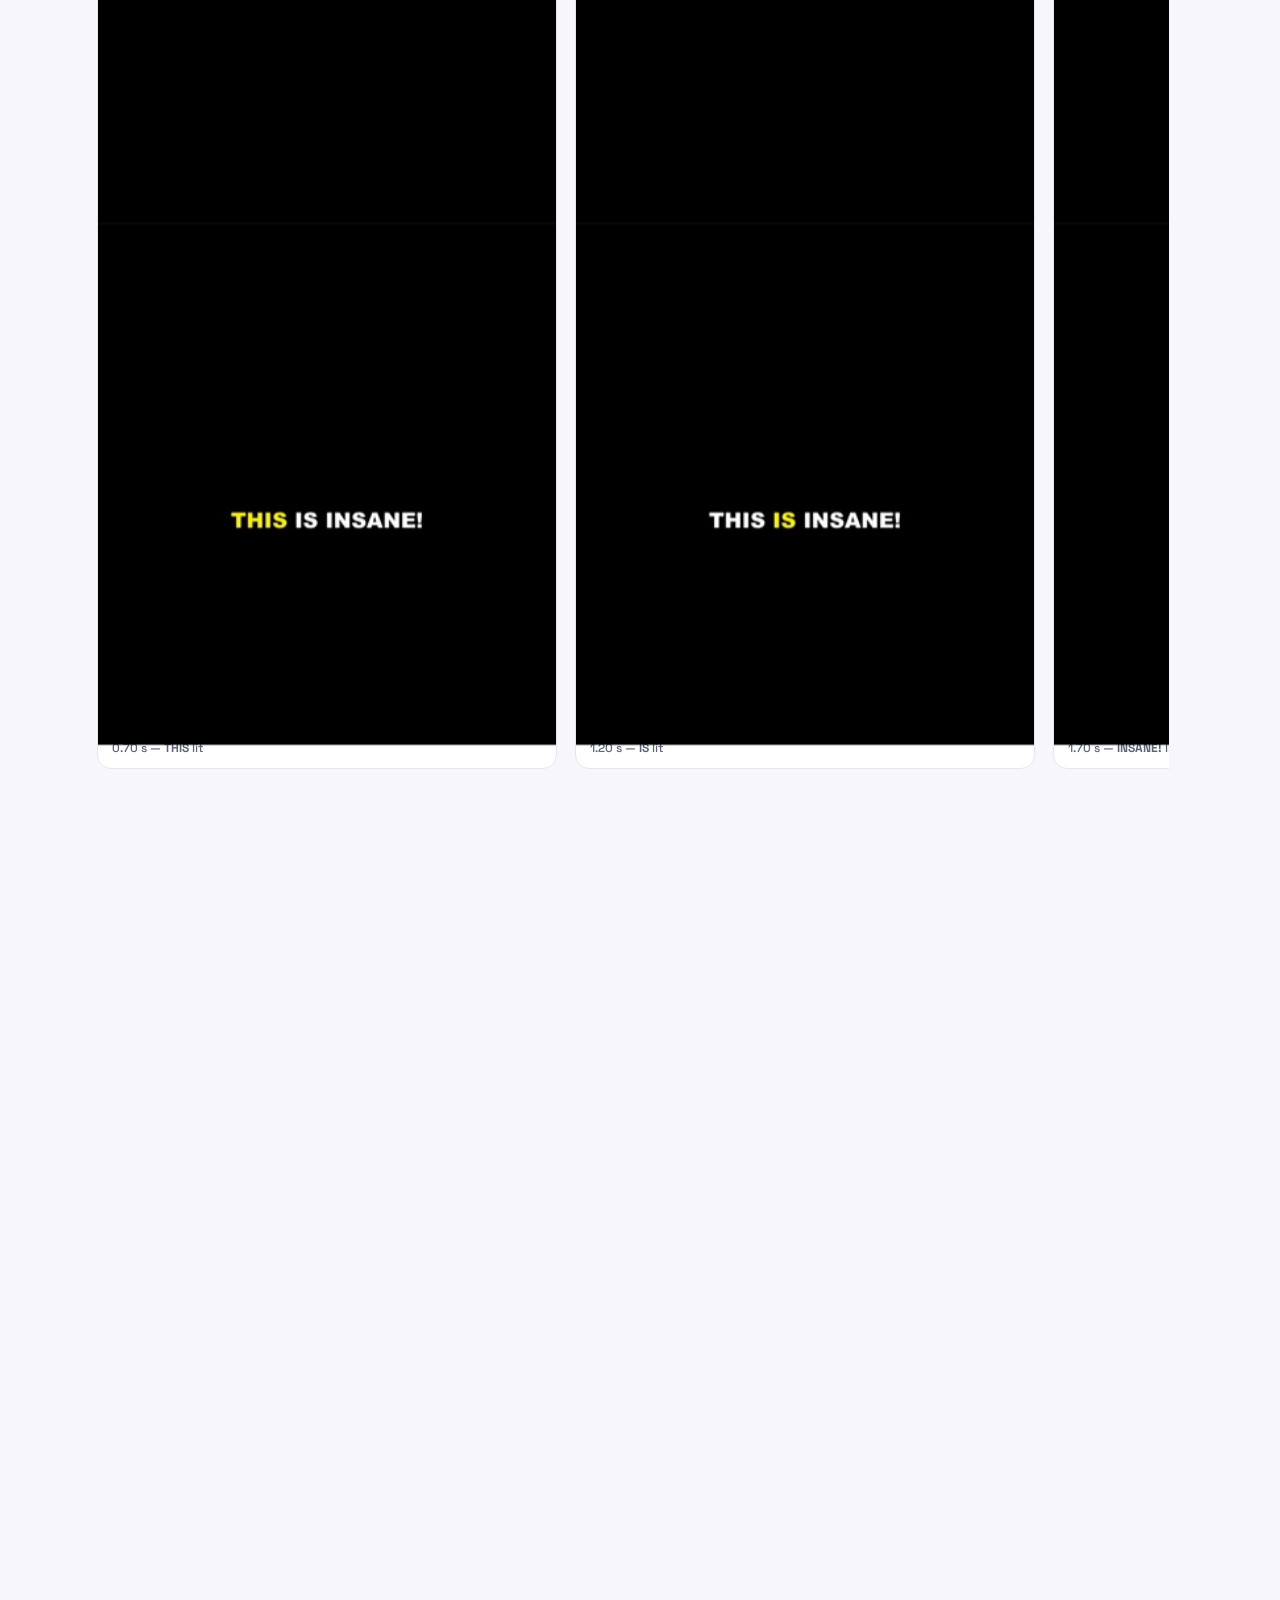
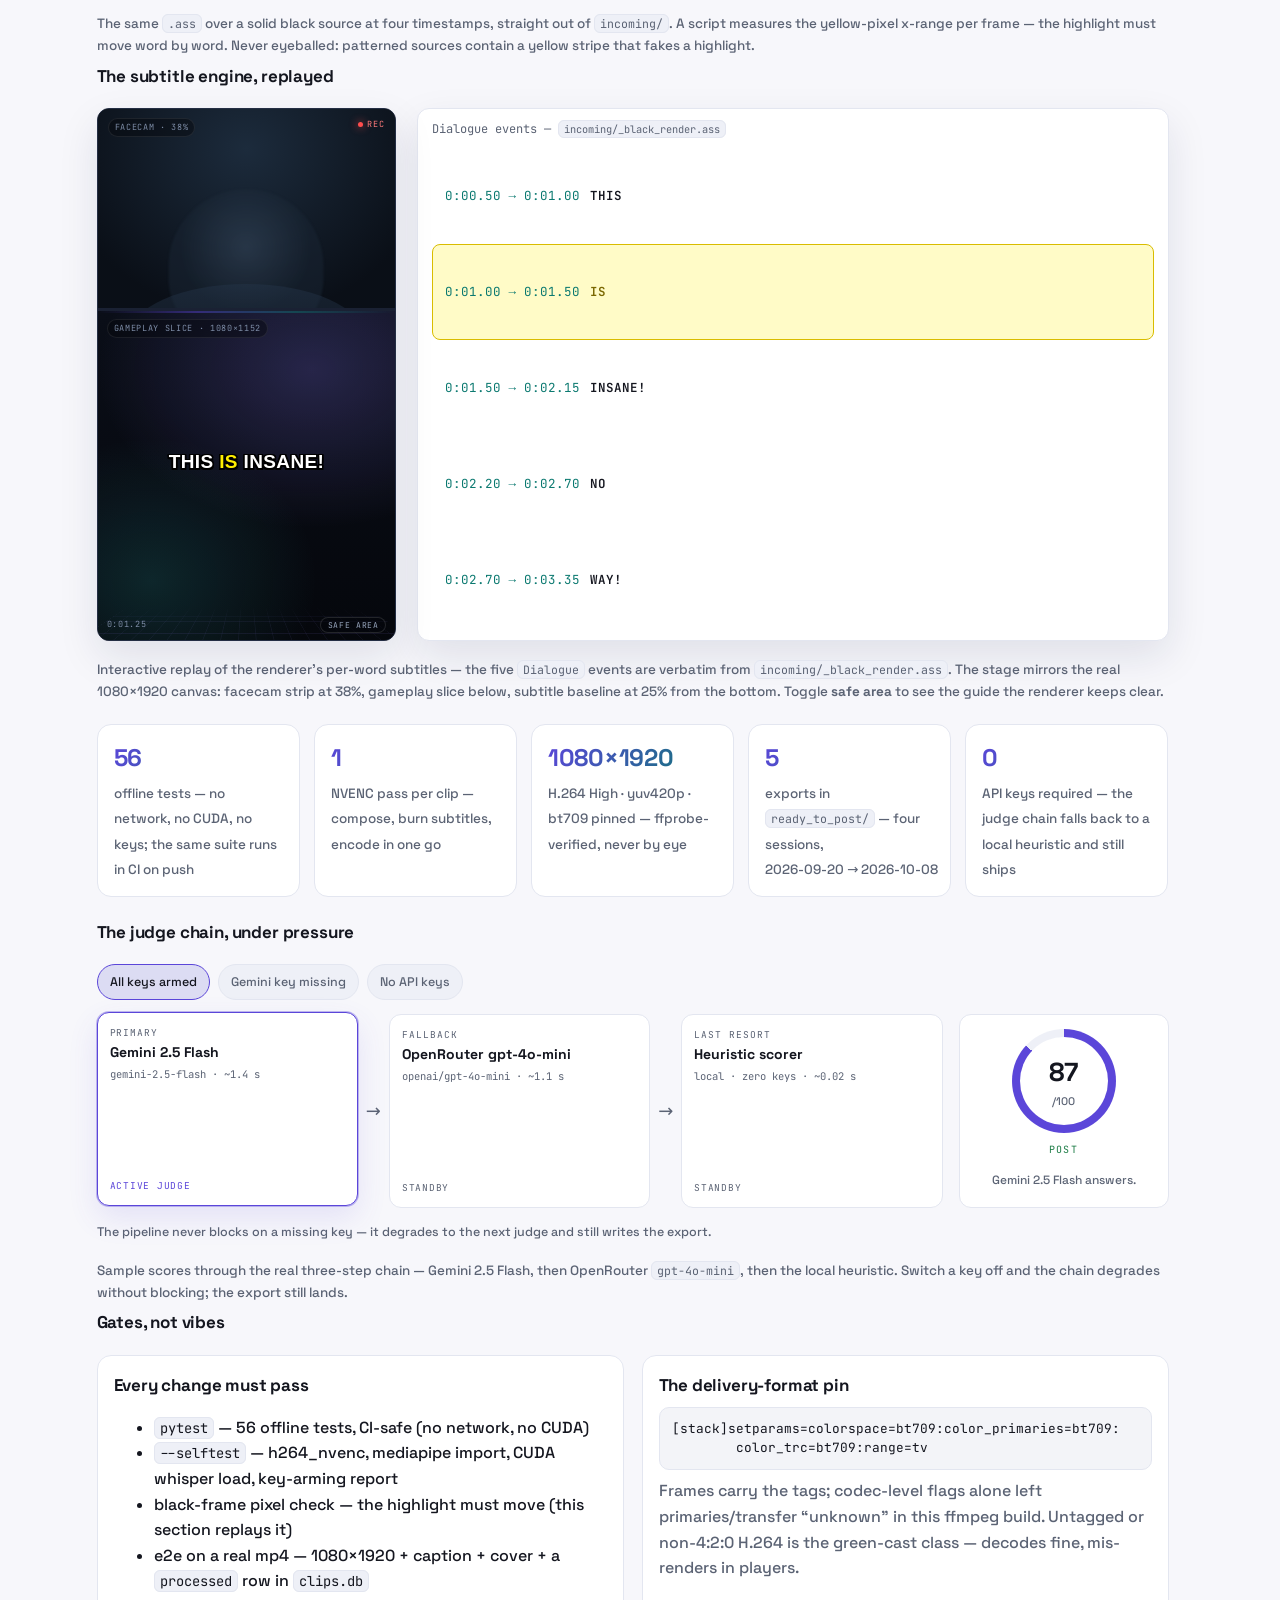
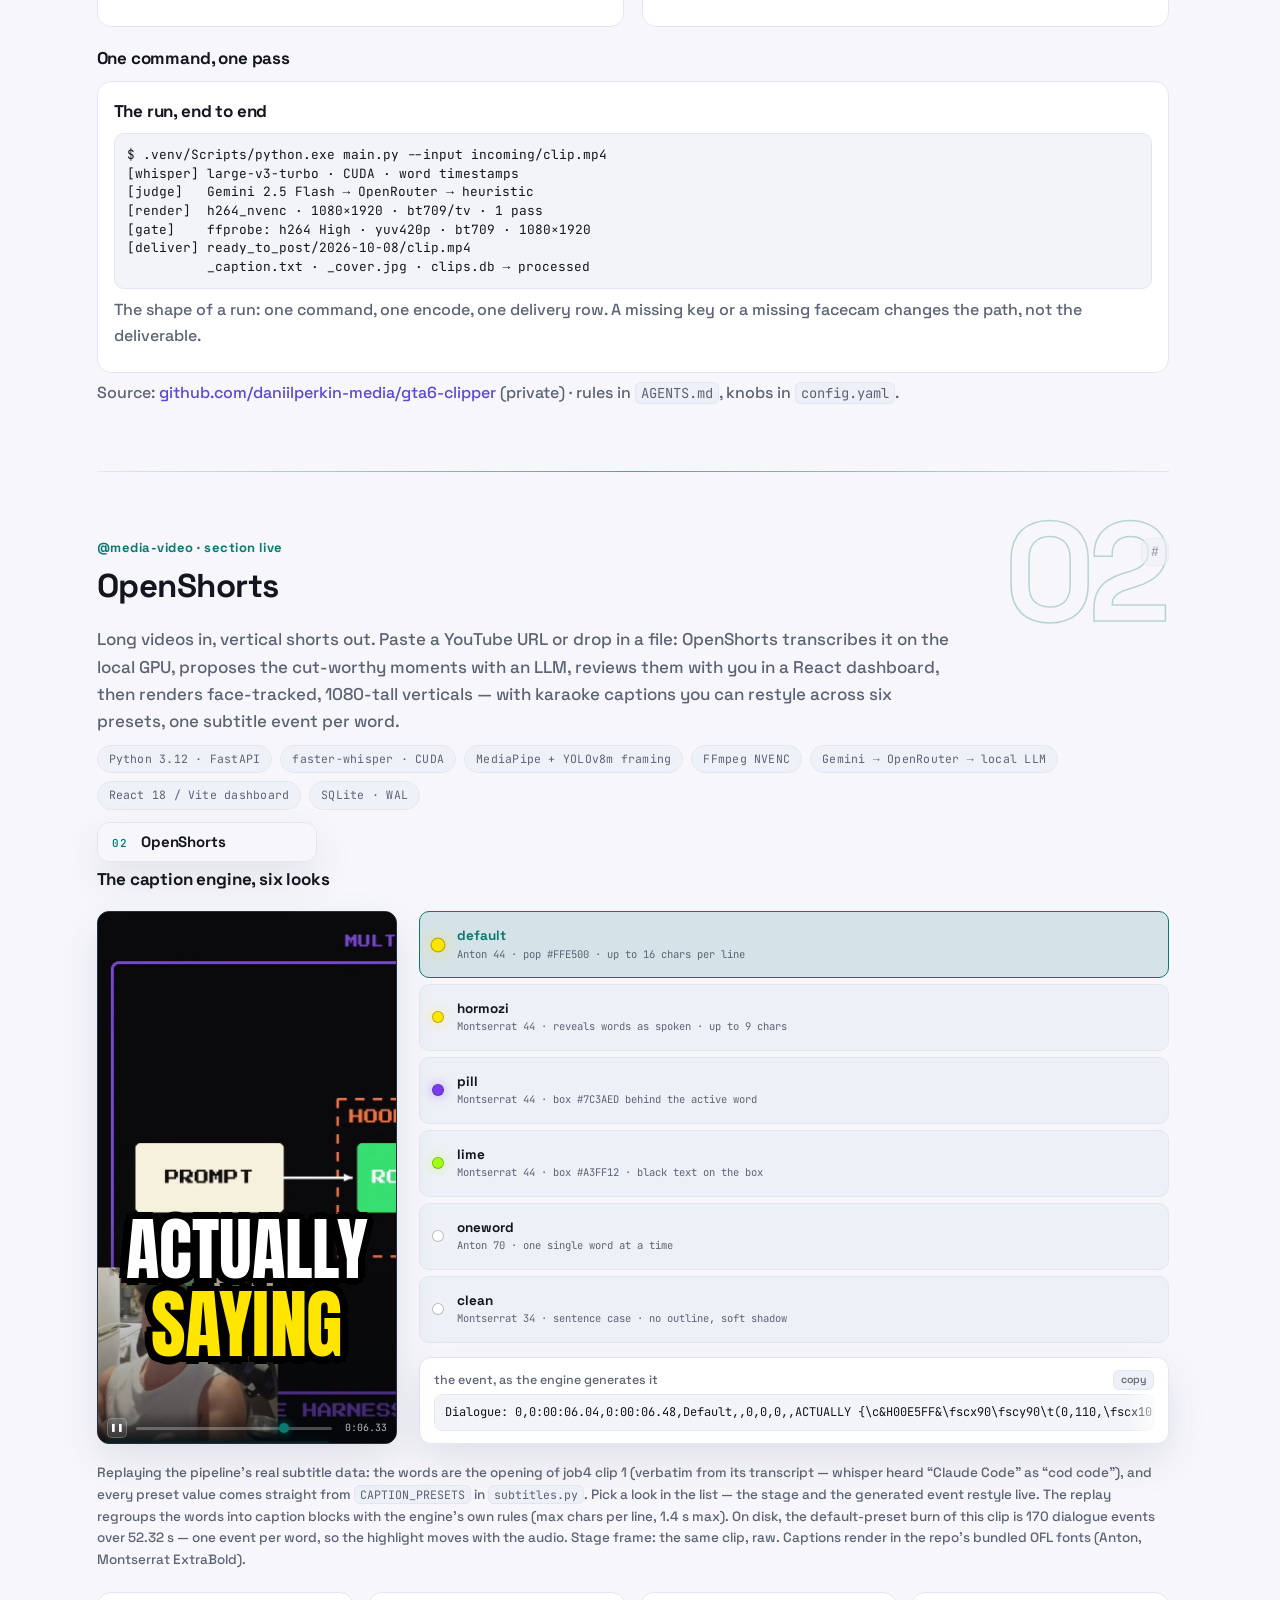
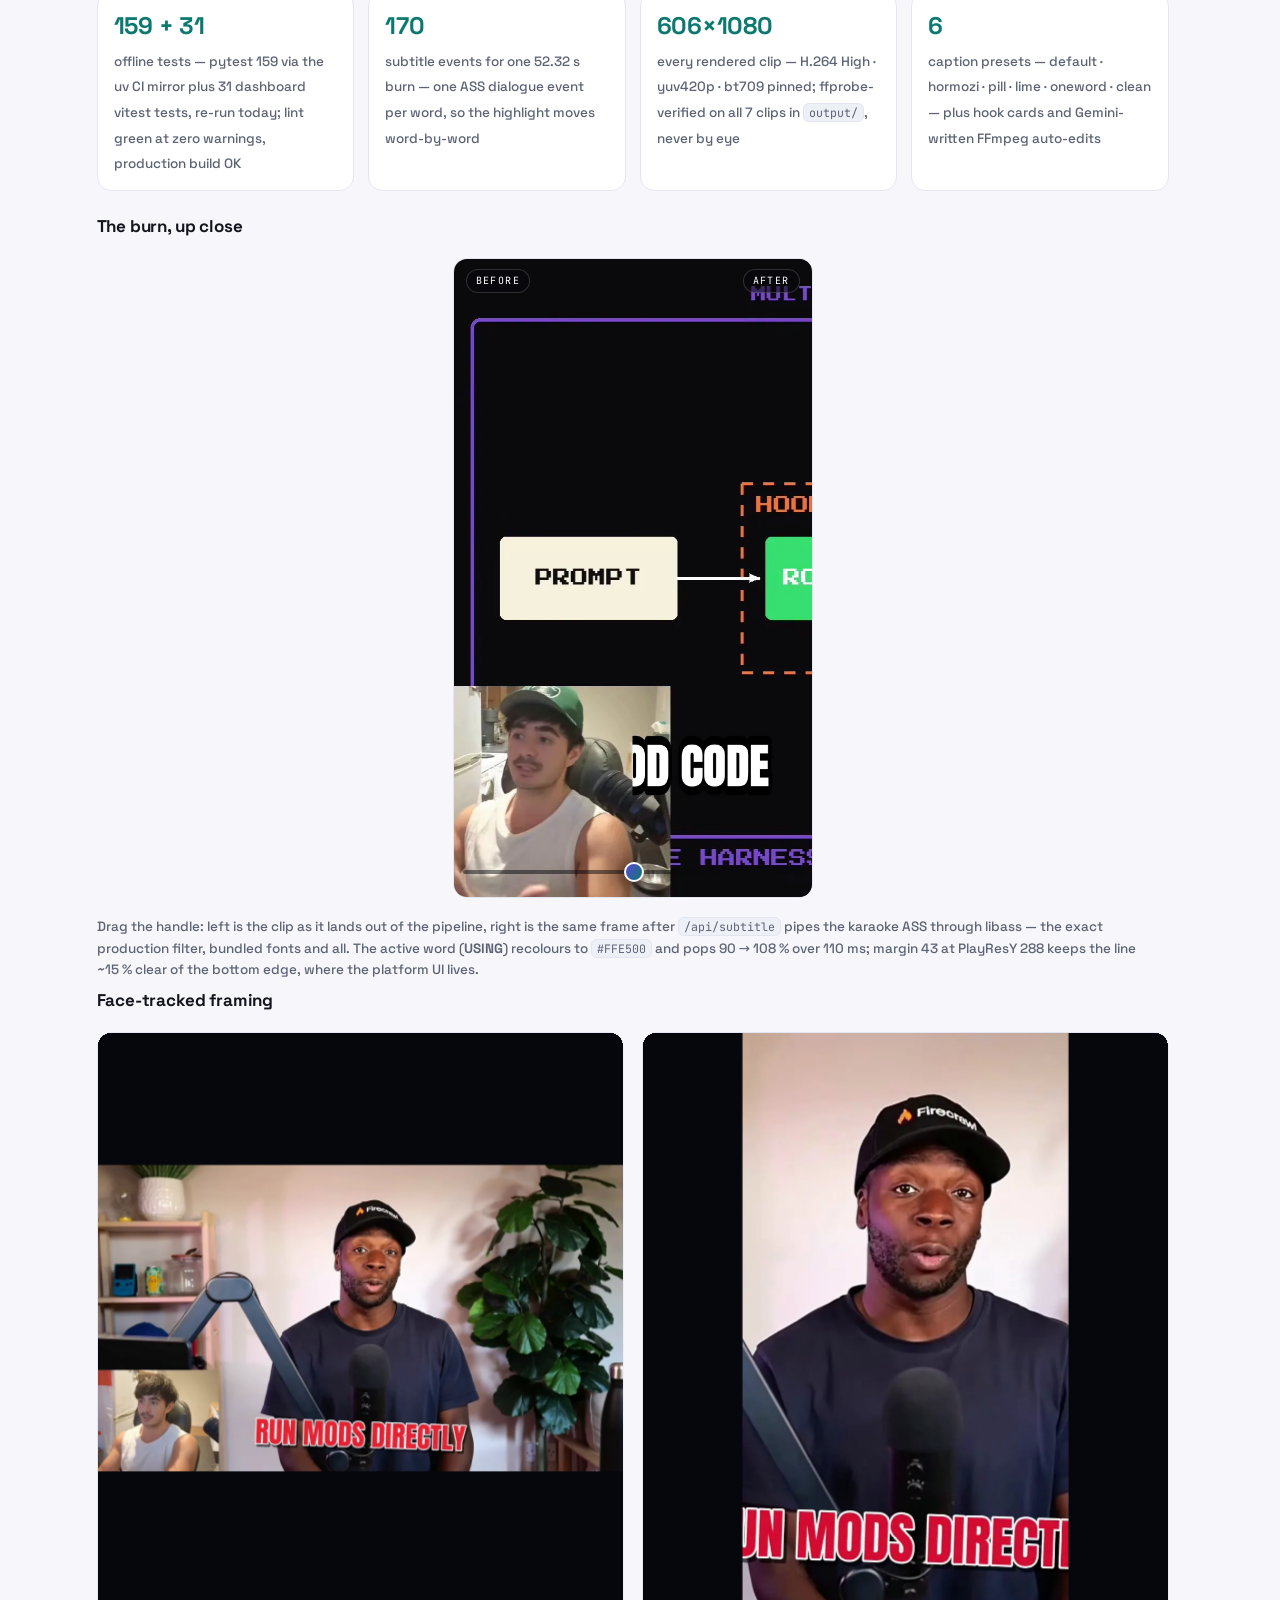
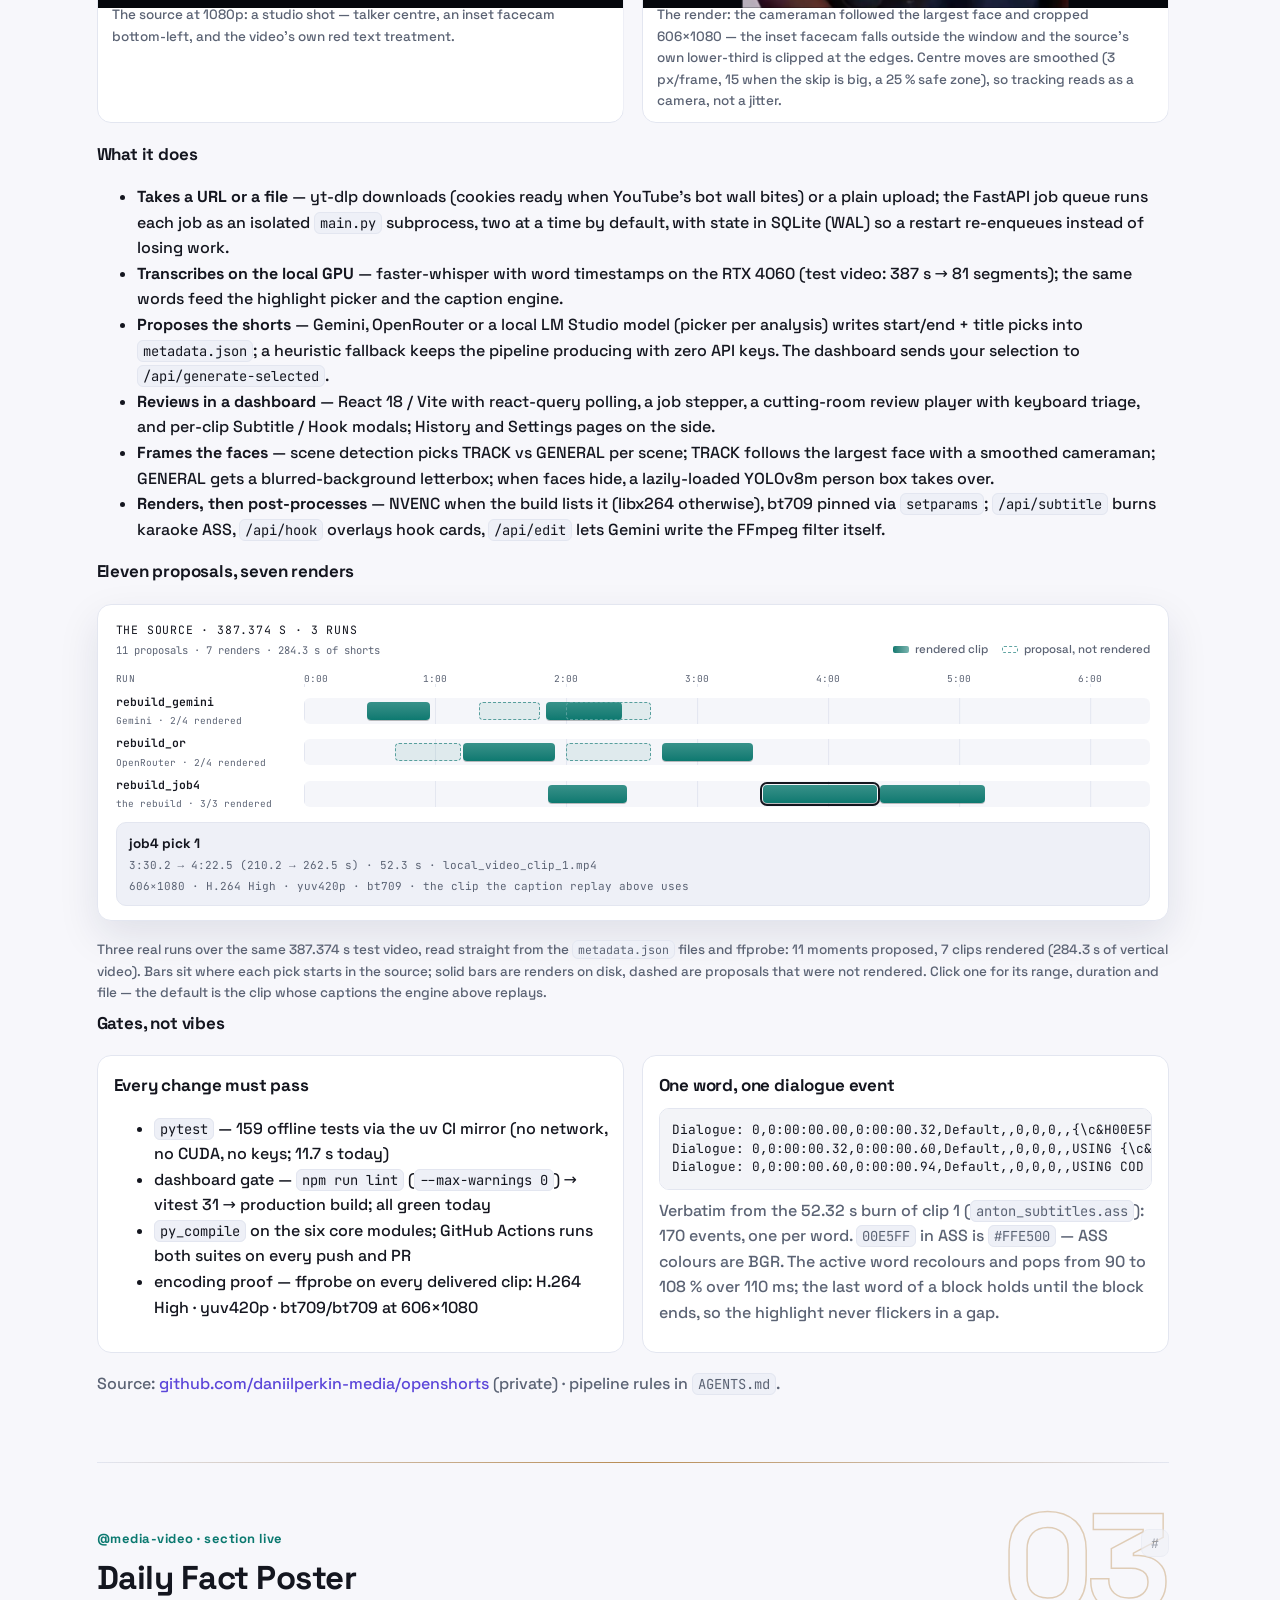
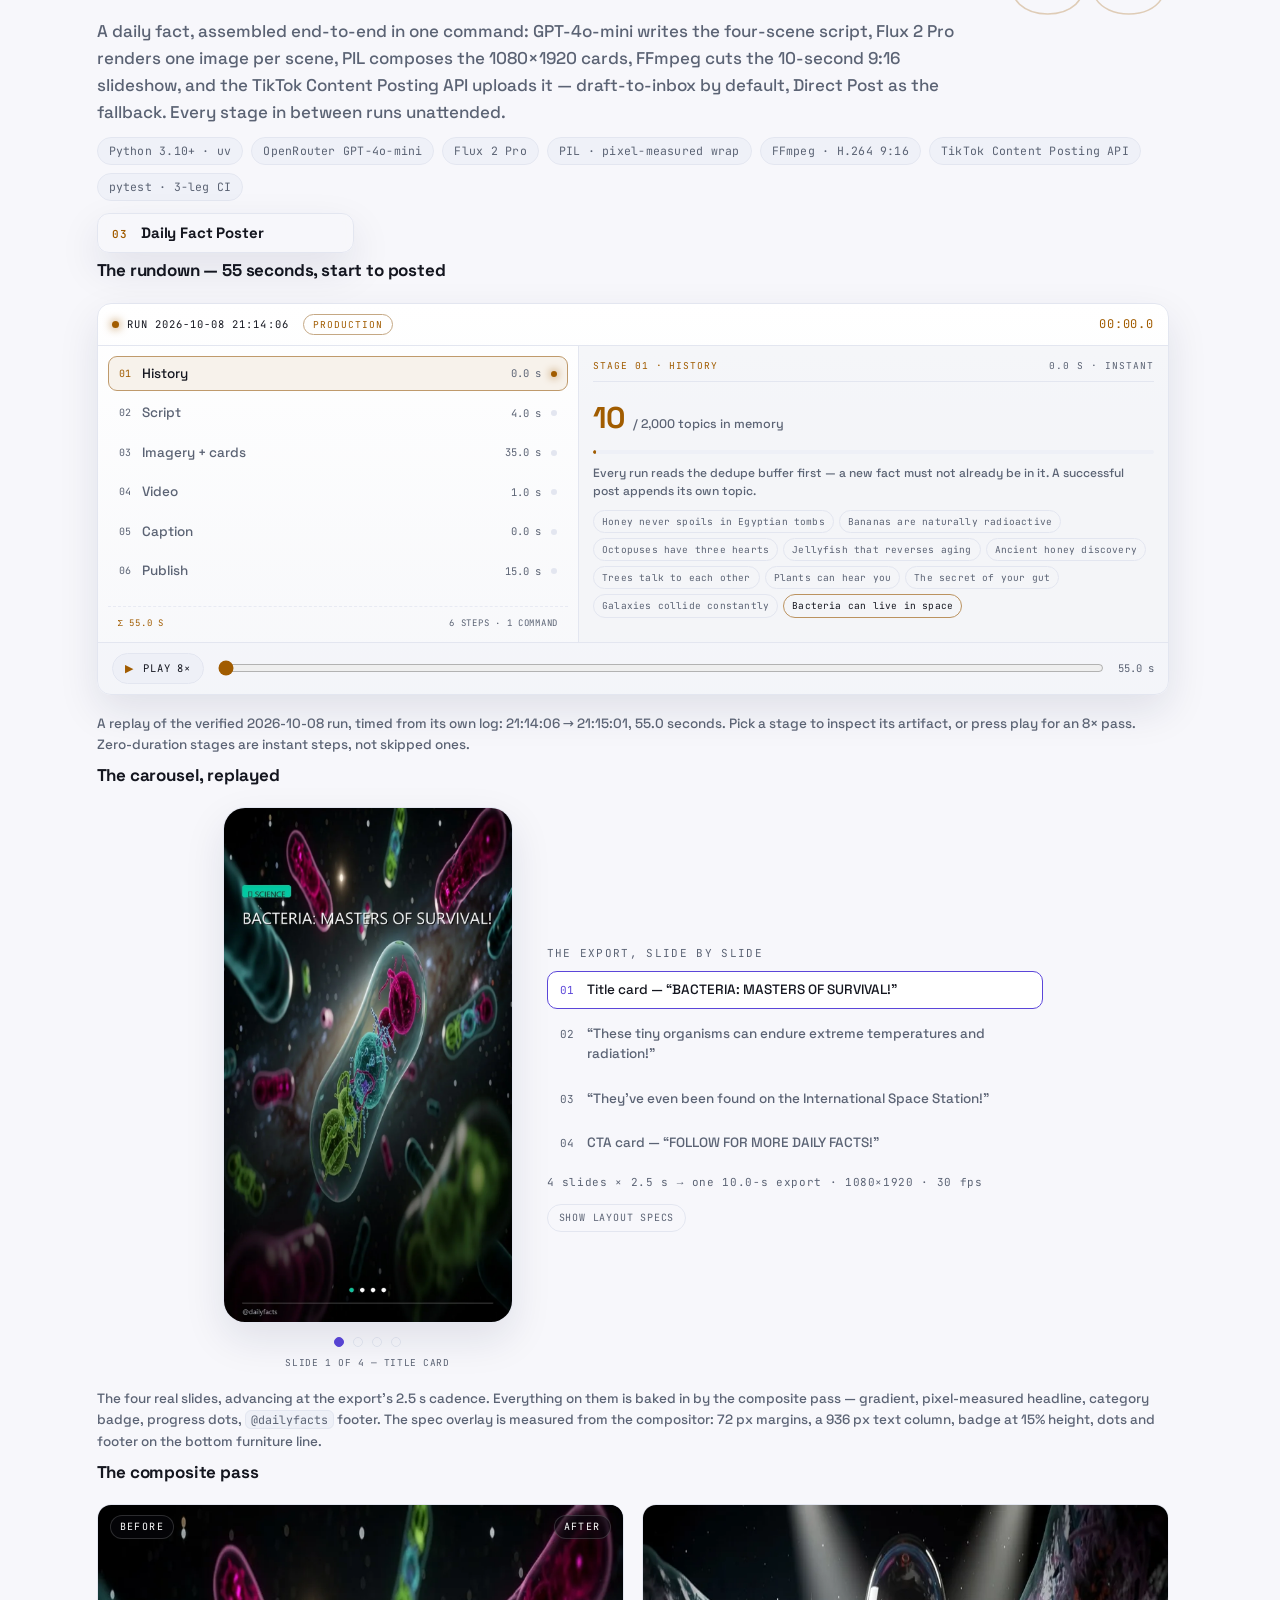
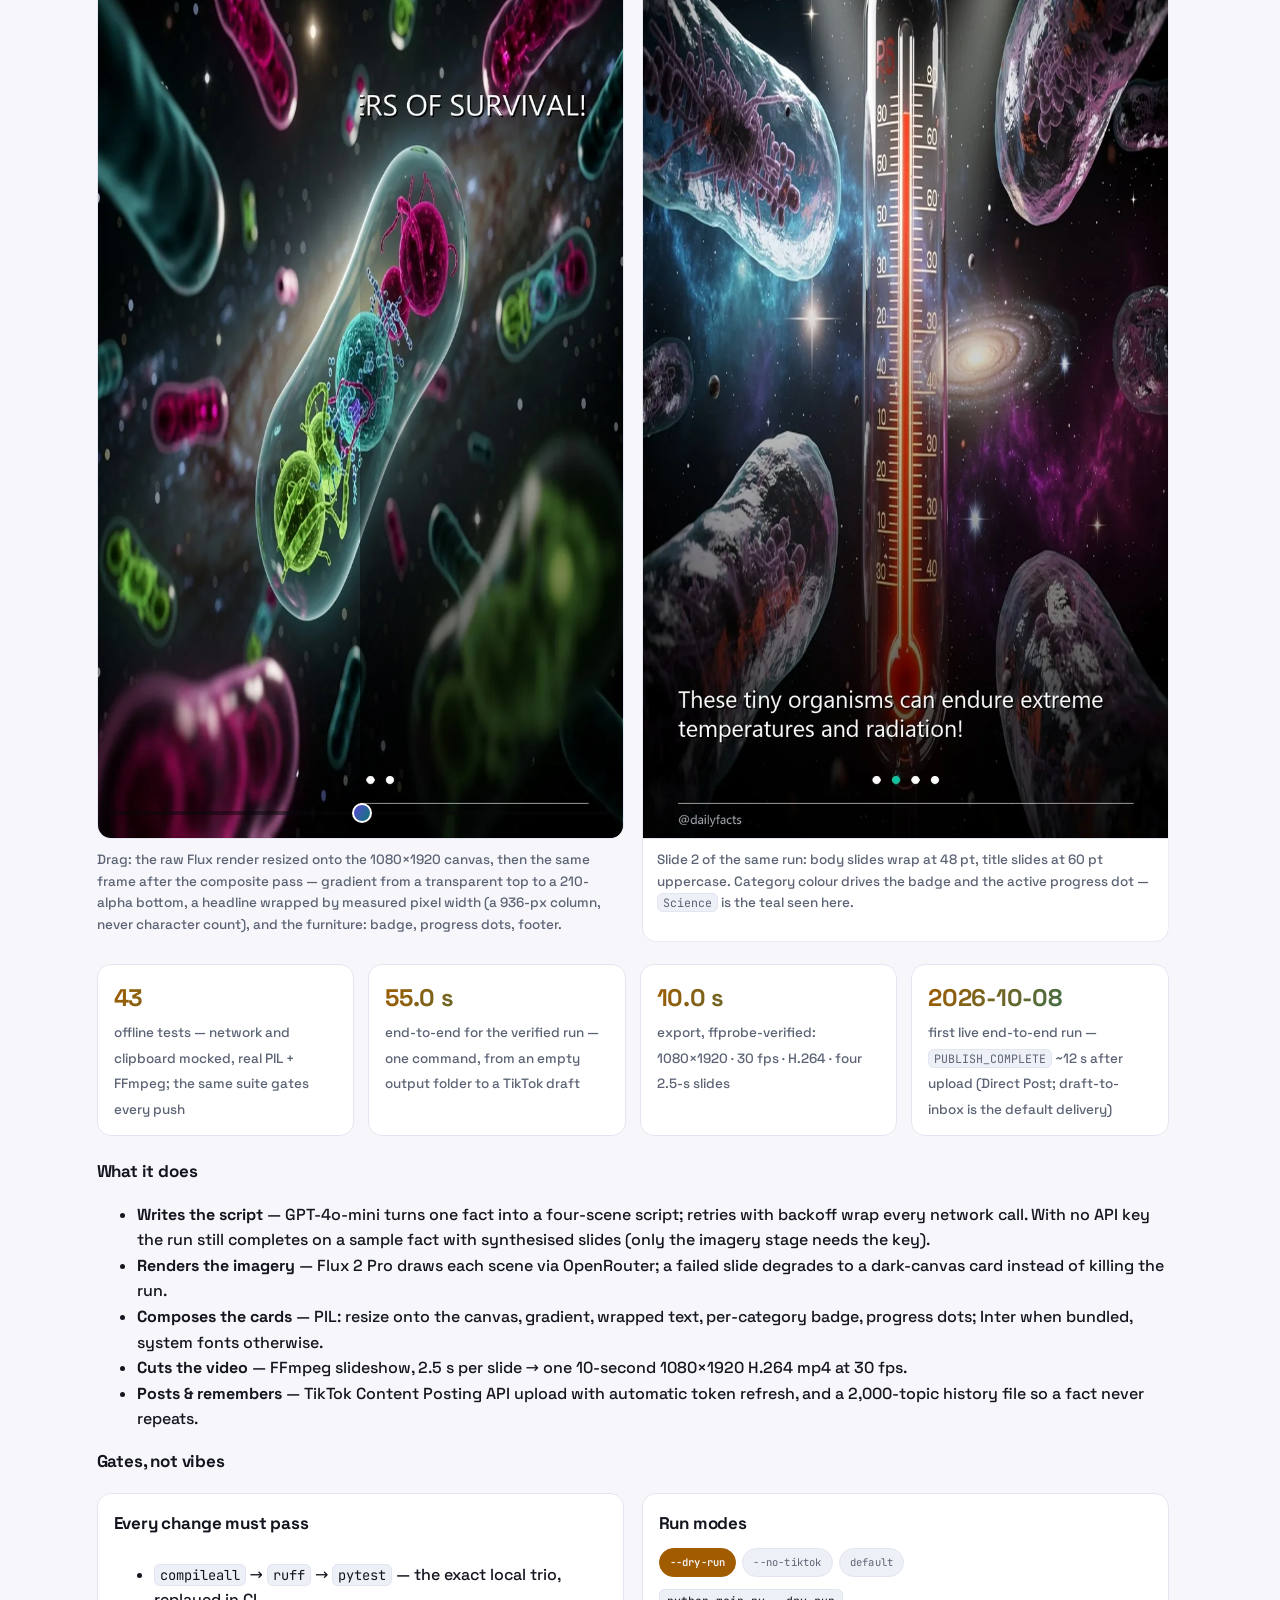
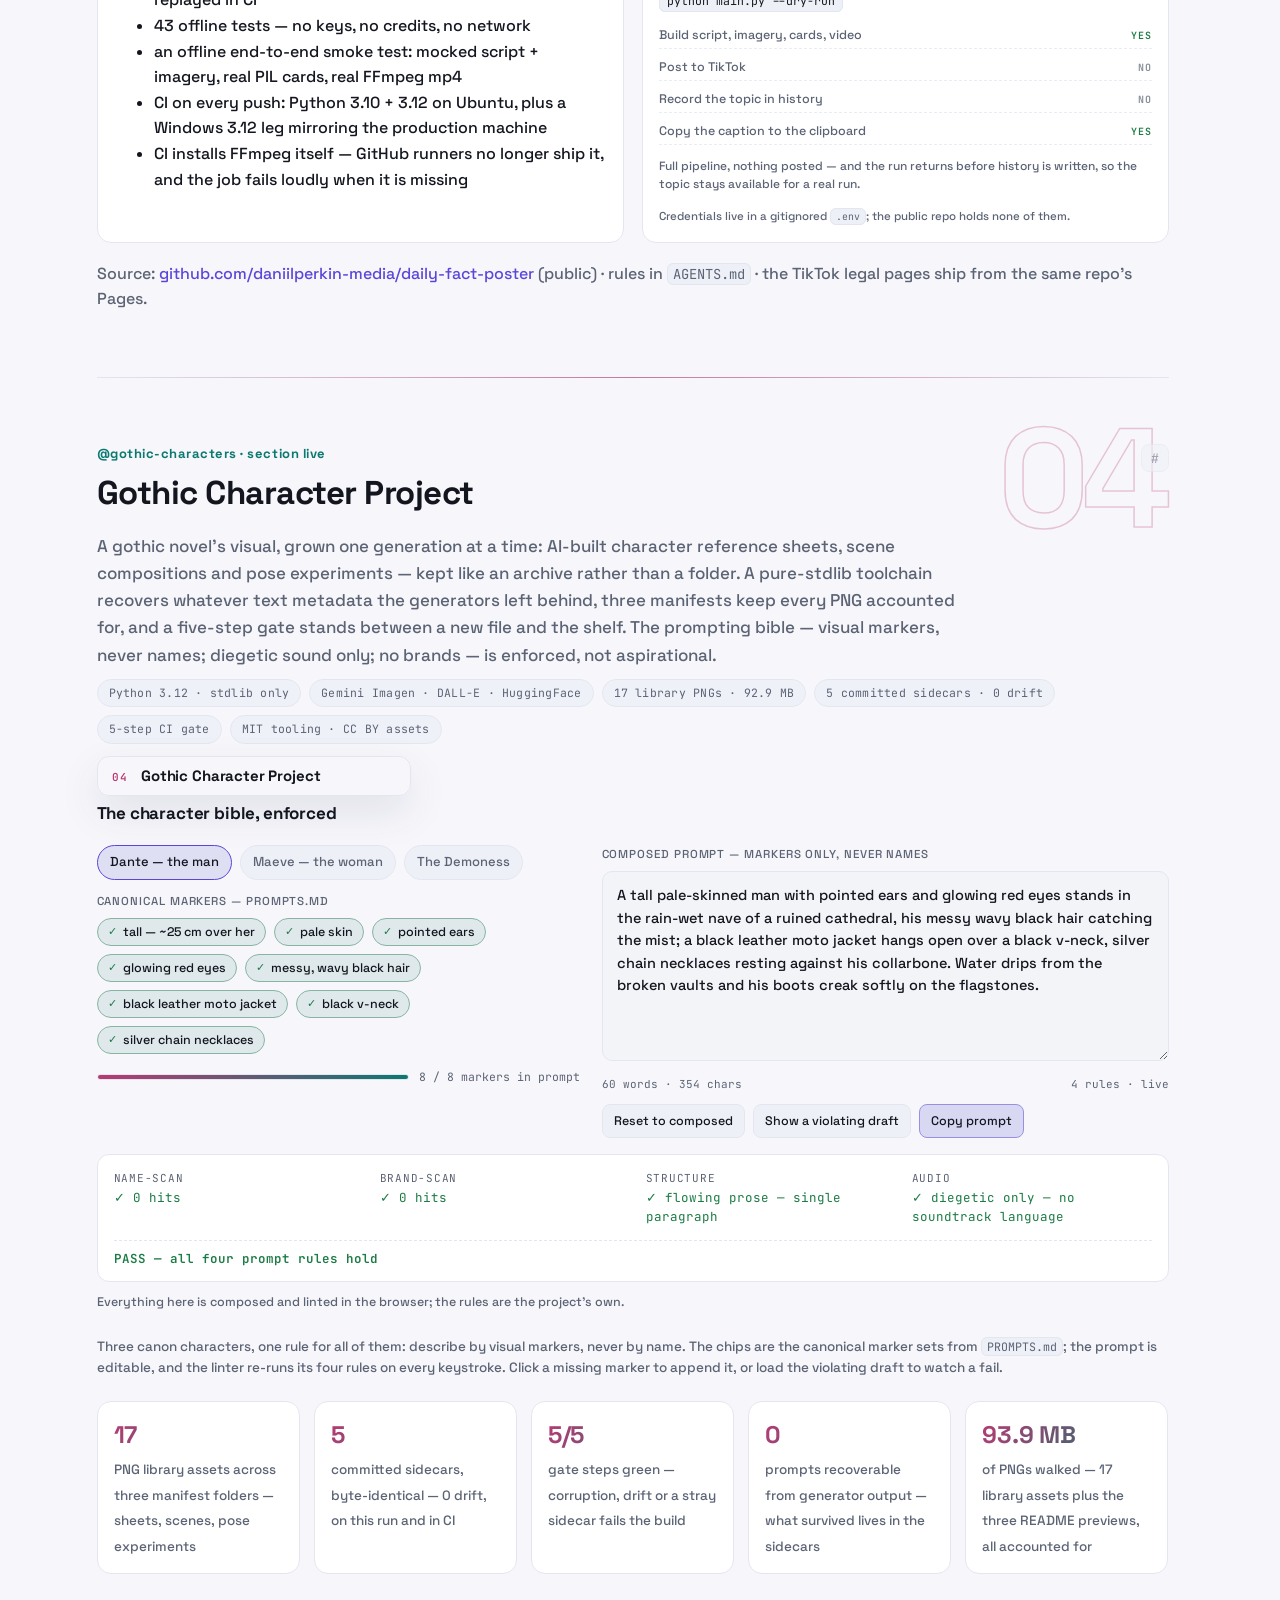
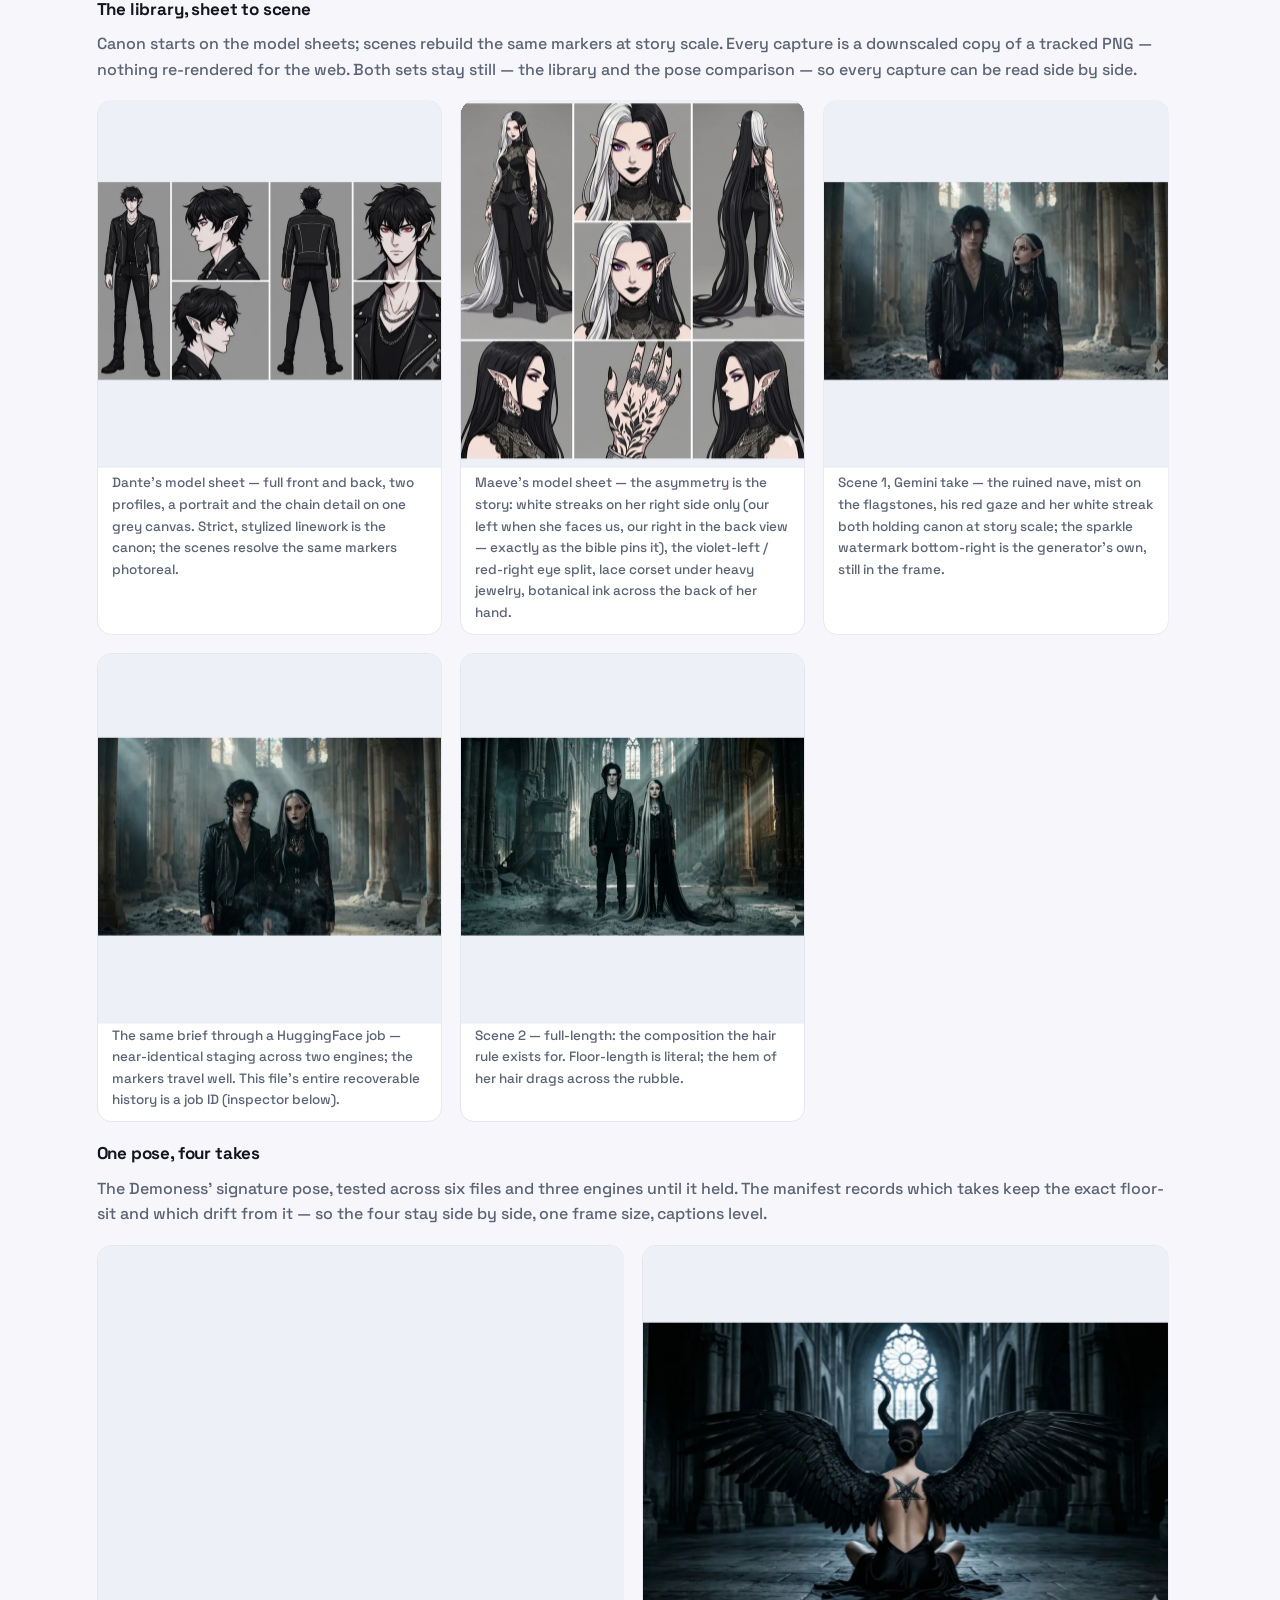
==== commit dbe75139: "Rebuild the GTA 6 Clipper section around real artefacts and close the site's stale-owner and stale-b" ====
--- a/index.html
+++ b/index.html
@@ -3,7 +3,7 @@
 <head>
 <meta charset="utf-8">
 <meta name="viewport" content="width=device-width, initial-scale=1">
-<meta name="description" content="Daniil Perkin's media studio — five pipelines, one interactive site: clip tools, converters, posters and translation pipelines with real captures and verified gates.">
+<meta name="description" content="Daniil Perkin's media studio: five pipelines, one interactive site — clip tools, converters, posters, translation; real captures, verified gates.">
 <title>Media projects — Daniil Perkin</title>
 <link rel="canonical" href="https://daniilperkin-media.github.io/media-projects/">
 <link rel="icon" href="assets/favicon.svg" type="image/svg+xml">
@@ -25,6 +25,20 @@
 <meta name="twitter:description" content="A tour through five media pipelines — clip tools, converters, posters and translation — with real captures, verified gates and the story of each build.">
 <meta name="twitter:image" content="https://daniilperkin-media.github.io/media-projects/sections/openshorts/assets/crop-source.webp">
 <meta name="twitter:image:alt" content="OpenShorts source frame: a studio shot with the speaker centred and an inset facecam bottom-left">
+<script type="application/ld+json">
+{
+  "@context": "https://schema.org",
+  "@type": "Person",
+  "name": "Daniil Perkin",
+  "email": "mailto:daniilperkin2004@gmail.com",
+  "jobTitle": "Computer Science student",
+  "affiliation": { "@type": "CollegeOrUniversity", "name": "University of Stuttgart" },
+  "sameAs": [
+    "https://www.linkedin.com/in/daniil-perkin-87b980446/",
+    "https://github.com/daniilperkin"
+  ]
+}
+</script>
 <script>(function(){try{var t=localStorage.getItem('mp-theme');if(t==='light'||t==='dark'){document.documentElement.dataset.theme=t}else if(window.matchMedia('(prefers-color-scheme: light)').matches){document.documentElement.dataset.theme='light'}}catch(e){}try{if(!window.matchMedia('(prefers-reduced-motion: reduce)').matches){document.documentElement.classList.add('mp-anim')}}catch(e){}})();</script>
 <link rel="stylesheet" href="assets/css/fonts.css">
 <link rel="preload" href="assets/fonts/space-grotesk-700.woff2" as="font" type="font/woff2" crossorigin>
@@ -79,44 +93,112 @@
 <script>if(window.matchMedia('(max-width:700px)').matches){document.getElementById('section-index').removeAttribute('open')}</script>
 <section class="project" id="gta6-clipper">
   <header class="p-head">
-    <p class="p-owner">@gta6-clipper · section live</p>
+    <p class="p-owner">@media-video · section live</p>
     <h2>GTA 6 Clipper</h2>
     <p class="p-lede">A hands-off pipeline that turns a Twitch GTA VI clip into a ready-to-post vertical export: watch the category, download a rising clip, transcribe it on the RTX 4060, let an LLM chain pick the hook, then burn the whole 1080&times;1920 facecam-over-gameplay render with per-word yellow subtitles in a single NVENC pass &mdash; delivered to <code>ready_to_post/</code> and Telegram. Posting stays manual, forever.</p>
     <p class="chips"><span class="chip">Python 3.12 · uv</span><span class="chip">faster-whisper turbo · CUDA</span><span class="chip">MediaPipe 0.10.21</span><span class="chip">FFmpeg NVENC</span><span class="chip">Gemini → OpenRouter → heuristic</span><span class="chip">SQLite</span><span class="chip">pytest CI on push</span></p>
   </header>
 
+  <h3>One clip, six stages</h3>
+  <div class="mount">
+    <div class="g6-desk" id="g6-journey">
+      <div class="g6-steps" role="group" aria-label="Pipeline stages — pick one to inspect what it produced">
+        <button type="button" class="g6-step on" data-stage="monitor" aria-pressed="true"><span class="g6-n">01</span><span class="g6-lbl">Monitor</span><span class="g6-sub">Helix · SQLite</span></button>
+        <button type="button" class="g6-step" data-stage="download" aria-pressed="false"><span class="g6-n">02</span><span class="g6-lbl">Download</span><span class="g6-sub">Helix URL · yt-dlp</span></button>
+        <button type="button" class="g6-step" data-stage="transcribe" aria-pressed="false"><span class="g6-n">03</span><span class="g6-lbl">Transcribe</span><span class="g6-sub">turbo · CUDA</span></button>
+        <button type="button" class="g6-step" data-stage="judge" aria-pressed="false"><span class="g6-n">04</span><span class="g6-lbl">Judge</span><span class="g6-sub">LLM chain</span></button>
+        <button type="button" class="g6-step" data-stage="render" aria-pressed="false"><span class="g6-n">05</span><span class="g6-lbl">Render</span><span class="g6-sub">one NVENC pass</span></button>
+        <button type="button" class="g6-step" data-stage="deliver" aria-pressed="false"><span class="g6-n">06</span><span class="g6-lbl">Deliver</span><span class="g6-sub">folder + Telegram</span></button>
+      </div>
+      <div class="g6-panels">
+        <div class="g6-panel on" data-panel="monitor">
+          <div class="g6-head"><span class="g6-kicker">STAGE 01 · MONITOR</span><span class="g6-meta">config.yaml · every 4 min</span></div>
+          <ul class="g6-facts">
+            <li><b>“Grand Theft Auto VI”</b> — the Twitch category; the game id resolves at runtime through Helix <code>/games</code>.</li>
+            <li><b>15-minute clip window</b>, <b>≥200 views</b> to even be considered, <b>300 views / 15 min</b> as the velocity bar.</li>
+            <li>Every sweep writes a view sample into SQLite; a clip is promoted when the measured rate clears the bar — a brand-new clip qualifies on its first sample and is confirmed on the next.</li>
+          </ul>
+          <p class="g6-small">The monitor needs Twitch client credentials. Unarmed, the same pipeline runs on manual URLs — the captures on this page come from local probe runs through the production filtergraph.</p>
+        </div>
+        <div class="g6-panel" data-panel="download">
+          <div class="g6-head"><span class="g6-kicker">STAGE 02 · DOWNLOAD</span><span class="g6-meta">incoming/ · 37 files, 105 MB on disk</span></div>
+          <ul class="g6-facts">
+            <li>Twitch clips come down over Helix's <i>Get Clips Download</i> direct URL; Kick, YouTube and anything else fall back to yt-dlp — one downloader, two paths.</li>
+            <li>Files land in <code>incoming/</code> as <code>&lt;platform&gt;_&lt;id&gt;.mp4</code>. Unknown sites get a stable id from the URL hash, e.g. <code>example.com_9f2c1a77be10.mp4</code>.</li>
+            <li>Probe media is never auto-deleted (the workspace rule), so the render intermediates this section is built from are still on disk.</li>
+          </ul>
+        </div>
+        <div class="g6-panel" data-panel="transcribe">
+          <div class="g6-head"><span class="g6-kicker">STAGE 03 · TRANSCRIBE</span><span class="g6-meta">faster-whisper turbo · RTX 4060</span></div>
+          <ul class="g6-facts">
+            <li>faster-whisper <code>turbo</code> on CUDA (float16) with word-level timestamps; the CPU fallback is wired, and the selftest loads the model on CUDA in <b>~2 s</b>.</li>
+            <li>Word timestamps are what the subtitle engine needs: one ASS <code>Dialogue</code> event per word, the active word recoloured — never a karaoke timer.</li>
+          </ul>
+          <pre>Dialogue: 0,0:00:00.50,0:00:01.00,Pop,,0,0,0,,{\c&amp;H0000EEFF&amp;}THIS{\c} IS INSANE!
+Dialogue: 0,0:00:01.00,0:00:01.50,Pop,,0,0,0,,THIS {\c&amp;H0000EEFF&amp;}IS{\c} INSANE!</pre>
+          <p class="g6-small">Verbatim from <code>incoming/_black_render.ass</code> — the script the pixel gate renders over black.</p>
+        </div>
+        <div class="g6-panel" data-panel="judge">
+          <div class="g6-head"><span class="g6-kicker">STAGE 04 · JUDGE</span><span class="g6-meta">Gemini → OpenRouter → heuristic</span></div>
+          <ul class="g6-facts">
+            <li>Gemini 2.5 Flash picks the hook and writes the copy; OpenRouter <code>gpt-4o-mini</code> takes over when the primary fails; the local heuristic is the zero-key floor.</li>
+            <li>Transient failures retry once (429/5xx, 5 s backoff) and deterministic errors fail fast to the next judge; every provider's output is normalised — timestamps clamped and snapped to word boundaries, caption and hashtag limits enforced.</li>
+          </ul>
+          <pre>GTA 6 MOMENT
+You will not believe this GTA 6 clip 😭
+#gta6 #gta6clips #streamer #fyp
+🎥 incoming/probe_fmt2.mp4</pre>
+          <p class="g6-small">A real caption file from the 2026-10-08 run — heuristic output, because no API keys were armed. With keys, the same shape is written by Gemini.</p>
+        </div>
+        <div class="g6-panel" data-panel="render">
+          <div class="g6-head"><span class="g6-kicker">STAGE 05 · RENDER</span><span class="g6-meta">one NVENC pass · 1080×1920</span></div>
+          <div class="ba">
+            <img class="a" src="sections/gta6-clipper/assets/ba-split.webp" alt="Split render: a facecam strip on top (38%), a divider line, and the gameplay slice below" width="720" height="1280" loading="lazy" decoding="async">
+            <img class="b" src="sections/gta6-clipper/assets/ba-single.webp" alt="Single-slice render: the gameplay fills the full 9:16 height, with no facecam strip" width="720" height="1280" loading="lazy" decoding="async">
+            <input type="range" value="50" aria-label="Facecam split vs full-height single slice">
+          </div>
+          <ul class="g6-facts">
+            <li><b>Split</b> — facecam strip (top 38%, preset box or MediaPipe-detected) stacked over the gameplay slice; the divider is drawn in the same pass.</li>
+            <li><b>Single slice</b> — no facecam found, so the gameplay crop fills the full height. Same command, same encode.</li>
+            <li>ffprobe on the latest render: <code>h264 · High · yuv420p · bt709/tv · 1080×1920</code> — pinned in the filtergraph and the encoder args, never left to chance.</li>
+          </ul>
+        </div>
+        <div class="g6-panel" data-panel="deliver">
+          <div class="g6-head"><span class="g6-kicker">STAGE 06 · DELIVER</span><span class="g6-meta">ready_to_post/ · 5 exports, 4 sessions</span></div>
+          <div class="g6-covers">
+            <figure class="shot"><img src="sections/gta6-clipper/assets/cover-2026-09-20.webp" alt="Cover thumbnail from the 2026-09-20 export" width="360" height="640" loading="lazy" decoding="async"><figcaption>2026-09-20</figcaption></figure>
+            <figure class="shot"><img src="sections/gta6-clipper/assets/cover-2026-09-27.webp" alt="Cover thumbnail from the 2026-09-27 export" width="360" height="640" loading="lazy" decoding="async"><figcaption>2026-09-27</figcaption></figure>
+            <figure class="shot"><img src="sections/gta6-clipper/assets/cover-2026-10-03.webp" alt="Cover thumbnail from the 2026-10-03 export" width="360" height="640" loading="lazy" decoding="async"><figcaption>2026-10-03</figcaption></figure>
+            <figure class="shot"><img src="sections/gta6-clipper/assets/cover-2026-10-08.webp" alt="Cover thumbnail from the 2026-10-08 export" width="360" height="640" loading="lazy" decoding="async"><figcaption>2026-10-08</figcaption></figure>
+          </div>
+          <ul class="g6-facts">
+            <li>Each export writes mp4 + caption + cover into <code>ready_to_post/YYYY-MM-DD/</code> and marks the clip <code>processed</code> in <code>clips.db</code>.</li>
+            <li>Telegram takes the file when it fits the Bot API caps (≤45 MB video, ≤50 MB document; larger stays local) — and a delivery failure never aborts the run.</li>
+          </ul>
+        </div>
+      </div>
+    </div>
+  </div>
+  <p class="caption">Six stages, real artefacts at every step: config values and SQLite state from the repo, the caption file and covers from actual exports, the framing pair and gate frames from the production filtergraph. The four cover thumbnails are the first-frame picks that landed in <code>ready_to_post/</code> across four sessions.</p>
+  <h3>The pixel gate, four timestamps</h3>
+  <div class="strip g6-gate">
+    <figure class="shot"><img src="sections/gta6-clipper/assets/gate-0.7.webp" alt="Black-frame gate at 0.70 s: THIS IS INSANE! with THIS highlighted yellow" width="360" height="640" loading="lazy" decoding="async"><figcaption>0.70 s — <b>THIS</b> lit</figcaption></figure>
+    <figure class="shot"><img src="sections/gta6-clipper/assets/gate-1.2.webp" alt="Black-frame gate at 1.20 s: THIS IS INSANE! with IS highlighted yellow" width="360" height="640" loading="lazy" decoding="async"><figcaption>1.20 s — <b>IS</b> lit</figcaption></figure>
+    <figure class="shot"><img src="sections/gta6-clipper/assets/gate-1.7.webp" alt="Black-frame gate at 1.70 s: THIS IS INSANE! with INSANE! highlighted yellow" width="360" height="640" loading="lazy" decoding="async"><figcaption>1.70 s — <b>INSANE!</b> lit</figcaption></figure>
+    <figure class="shot"><img src="sections/gta6-clipper/assets/gate-2.4.webp" alt="Black-frame gate at 2.40 s: NO WAY! with NO highlighted yellow" width="360" height="640" loading="lazy" decoding="async"><figcaption>2.40 s — <b>NO</b> lit</figcaption></figure>
+  </div>
+  <p class="caption">The same <code>.ass</code> over a solid black source at four timestamps, straight out of <code>incoming/</code>. A script measures the yellow-pixel x-range per frame — the highlight must move word by word. Never eyeballed: patterned sources contain a yellow stripe that fakes a highlight.</p>
   <h3>The subtitle engine, replayed</h3>
   <div class="mount" id="subs-mount"></div>
-  <p class="caption">Interactive replay of the renderer's per-word subtitles &mdash; the five <code>Dialogue</code> events are verbatim from <code>incoming/_black_render.ass</code>, the script the pixel gate renders over a black source. The stage mirrors the real 1080&times;1920 canvas: facecam strip at 38%, gameplay slice below, subtitle baseline at 25% from the bottom. Toggle <b>safe area</b> to see the guide the renderer keeps clear.</p>
+  <p class="caption">Interactive replay of the renderer's per-word subtitles — the five <code>Dialogue</code> events are verbatim from <code>incoming/_black_render.ass</code>. The stage mirrors the real 1080&times;1920 canvas: facecam strip at 38%, gameplay slice below, subtitle baseline at 25% from the bottom. Toggle <b>safe area</b> to see the guide the renderer keeps clear.</p>
 
   <div class="kpis">
     <div class="kpi"><b>56</b><span>offline tests — no network, no CUDA, no keys; the same suite runs in CI on push</span></div>
     <div class="kpi"><b>1</b><span>NVENC pass per clip — compose, burn subtitles, encode in one go</span></div>
     <div class="kpi"><b>1080×1920</b><span>H.264 High · yuv420p · bt709 pinned — ffprobe-verified, never by eye</span></div>
-    <div class="kpi"><b>5</b><span>exports in <code>ready_to_post/</code> — five sessions, <span class="nw">2026-09-20 → 2026-10-08</span></span></div>
+    <div class="kpi"><b>5</b><span>exports in <code>ready_to_post/</code> — four sessions, <span class="nw">2026-09-20 → 2026-10-08</span></span></div>
     <div class="kpi"><b>0</b><span>API keys required — the judge chain falls back to a local heuristic and still ships</span></div>
   </div>
-
-  <div class="strip">
-    <figure class="shot nopx">
-      <img src="sections/gta6-clipper/assets/render-frame.webp" alt="Frame of the vertical render: test gradient as facecam strip over a gameplay slice, subtitle 'THIS IS INSANE!' with IS in yellow" width="1080" height="1920" loading="eager" decoding="async">
-      <figcaption>A frame from a real render through the production filtergraph: facecam strip (top 38%) over the centred gameplay slice, subtitles burned into the same encode. Synthetic gradient source — captures use probes while the Twitch monitor is unarmed.</figcaption>
-    </figure>
-    <figure class="shot nopx">
-      <img src="sections/gta6-clipper/assets/subtitle-check.webp" alt="Black-frame verification render: 'THIS IS INSANE!' with IS in yellow on solid black" width="1080" height="1920" loading="eager" decoding="async">
-      <figcaption>The pixel gate: the same .ass rendered over a solid black source. A script measures yellow-pixel x-ranges per timestamp — the highlight must move word-by-word. Never eyeballed: patterned sources contain a yellow stripe that fakes a highlight.</figcaption>
-    </figure>
-  </div>
-
-  <h3>What it does</h3>
-  <ul>
-    <li><b>Monitors the category</b> — Helix <code>/clips</code> for “Grand Theft Auto VI” with a view floor and a velocity window; sampled clips are scored and promoted in SQLite.</li>
-    <li><b>Transcribes on the local GPU</b> — faster-whisper <code>turbo</code> with word timestamps on CUDA (RTX 4060), CPU fallback; the selftest loads it in ~3 s.</li>
-    <li><b>Scores virality in a 3-step chain</b> — Gemini 2.5 Flash → OpenRouter <code>gpt-4o-mini</code> → heuristic; the pipeline still produces output with zero API keys.</li>
-    <li><b>Renders once</b> — NVENC: facecam (preset or MediaPipe-detected) stacked over a gameplay slice, per-word ASS subtitles burned in, High profile + bt709/tv pinned so players never mis-render it.</li>
-    <li><b>Delivers, then stops</b> — <code>ready_to_post/YYYY-MM-DD/</code> gets mp4 + caption + cover; Telegram takes the file when it fits the Bot API caps (≤45 MB video). Posting is manual, by design.</li>
-  </ul>
-
   <h3>The judge chain, under pressure</h3>
   <div class="mount" id="judge-mount"></div>
   <p class="caption">Sample scores through the real three-step chain — Gemini 2.5 Flash, then OpenRouter <code>gpt-4o-mini</code>, then the local heuristic. Switch a key off and the chain degrades without blocking; the export still lands.</p>
@@ -139,7 +221,6 @@
       <p class="muted">Frames carry the tags; codec-level flags alone left primaries/transfer “unknown” in this ffmpeg build. Untagged or non-4:2:0 H.264 is the green-cast class — decodes fine, mis-renders in players.</p>
     </div>
   </div>
-
   <h3>One command, one pass</h3>
   <div class="card code receipt">
     <h3>The run, end to end</h3>
@@ -147,7 +228,7 @@
 [whisper] large-v3-turbo · CUDA · word timestamps
 [judge]   Gemini 2.5 Flash → OpenRouter → heuristic
 [render]  h264_nvenc · 1080×1920 · bt709/tv · 1 pass
-[gate]    ffprobe: h264 · yuv420p · 1080×1920
+[gate]    ffprobe: h264 High · yuv420p · bt709 · 1080×1920
 [deliver] ready_to_post/2026-10-08/clip.mp4
           _caption.txt · _cover.jpg · clips.db → processed</pre>
     <p class="muted">The shape of a run: one command, one encode, one delivery row. A missing key or a missing facecam changes the path, not the deliverable.</p>
@@ -157,7 +238,7 @@
 </section>
 <section class="project" id="openshorts">
   <header class="p-head">
-    <p class="p-owner">@openshorts · section live</p>
+    <p class="p-owner">@media-video · section live</p>
     <h2>OpenShorts</h2>
     <p class="p-lede">Long videos in, vertical shorts out. Paste a YouTube URL or drop in a file: OpenShorts transcribes it on the local GPU, proposes the cut-worthy moments with an LLM, reviews them with you in a React dashboard, then renders face-tracked, 1080-tall verticals &mdash; with karaoke captions you can restyle across six presets, one subtitle event per word.</p>
     <p class="chips"><span class="chip">Python 3.12 · FastAPI</span><span class="chip">faster-whisper · CUDA</span><span class="chip">MediaPipe + YOLOv8m framing</span><span class="chip">FFmpeg NVENC</span><span class="chip">Gemini → OpenRouter → local LLM</span><span class="chip">React 18 / Vite dashboard</span><span class="chip">SQLite · WAL</span></p>
@@ -232,7 +313,7 @@
 </section>
 <section class="project" id="daily-fact-poster">
   <header class="p-head">
-    <p class="p-owner">@daily-fact-poster · section live</p>
+    <p class="p-owner">@media-video · section live</p>
     <h2>Daily Fact Poster</h2>
     <p class="p-lede">A daily fact, assembled end-to-end in one command: GPT-4o-mini writes the four-scene script, Flux 2 Pro renders one image per scene, PIL composes the 1080&times;1920 cards, FFmpeg cuts the 10-second 9:16 slideshow, and the TikTok Content Posting API uploads it &mdash; draft-to-inbox by default, Direct Post as the fallback. Every stage in between runs unattended.</p>
     <p class="chips"><span class="chip">Python 3.10+ · uv</span><span class="chip">OpenRouter GPT-4o-mini</span><span class="chip">Flux 2 Pro</span><span class="chip">PIL · pixel-measured wrap</span><span class="chip">FFmpeg · H.264 9:16</span><span class="chip">TikTok Content Posting API</span><span class="chip">pytest · 3-leg CI</span></p>
@@ -664,7 +745,7 @@
 </section>
 </main>
 <footer class="footer"><div class="wrap">
-  <p class="foot-fleet">Built by the project fleet — @gta6-clipper · @openshorts · @daily-fact-poster · @gothic-characters · @novel-translation</p>
+  <p class="foot-fleet">Built by the media bots — @media-video · @media-creative</p>
   <p>Local build — regenerate with <code>node build.mjs</code>, serve with <code>node serve.mjs</code>. Sections © their project agents, <span id="year">2026</span>.</p>
 </div></footer>
 <button class="to-top" id="to-top" type="button" aria-label="Back to top"><span class="tt-arrow" aria-hidden="true">↑</span><span>Top</span></button>
--- a/sections/gta6-clipper/style.css
+++ b/sections/gta6-clipper/style.css
@@ -68,3 +68,33 @@
 .judge-verdict .jv-note{font-size:12px;color:var(--muted);line-height:1.35}
 .judge-foot{font-size:12.5px;color:var(--muted);margin:0}
 @media (prefers-reduced-motion:reduce){.subs-rec i,.subs-game::after{animation:none}.judge-card{transition:none}}
+
+/* ---------- the clip journey ---------- */
+#gta6-clipper .g6-desk{display:grid;gap:14px;margin:18px 0 6px}
+.g6-steps{display:grid;grid-template-columns:repeat(6,1fr);gap:8px}
+@media(max-width:840px){.g6-steps{grid-template-columns:repeat(3,1fr)}}
+@media(max-width:480px){.g6-steps{grid-template-columns:repeat(2,1fr)}}
+.g6-step{display:flex;flex-direction:column;gap:2px;text-align:left;background:var(--surface2);border:1px solid var(--border);border-radius:10px;padding:9px 11px;font:inherit;color:var(--muted);cursor:pointer;transition:border-color .18s ease,color .18s ease,background .18s ease}
+.g6-step:hover{color:var(--text);border-color:color-mix(in srgb,var(--sec) 45%,var(--border))}
+.g6-step.on{color:var(--text);border-color:var(--sec);background:color-mix(in srgb,var(--sec) 10%,var(--surface2));box-shadow:0 0 0 1px color-mix(in srgb,var(--sec) 30%,transparent)}
+.g6-n{font-family:var(--mono);font-size:9.5px;letter-spacing:.12em;color:var(--muted)}
+.g6-lbl{font-weight:600;font-size:13.5px;line-height:1.2}
+.g6-sub{font-family:var(--mono);font-size:9.5px;letter-spacing:.04em;color:var(--muted)}
+.g6-panel{background:var(--surface);border:1px solid var(--border);border-radius:12px;padding:14px 16px;box-shadow:var(--shadow)}
+.g6-panel[hidden]{display:none}
+.g6-head{display:flex;justify-content:space-between;gap:10px;flex-wrap:wrap;margin-bottom:10px;font-family:var(--mono);font-size:10px;letter-spacing:.1em;text-transform:uppercase}
+.g6-kicker{color:var(--sec)}
+.g6-meta{color:var(--muted)}
+.g6-facts{margin:0 0 8px;padding-left:18px;font-size:13.5px;line-height:1.5}
+.g6-facts li{margin:0 0 6px}
+.g6-panel pre{background:var(--code);border:1px solid var(--border);border-radius:10px;padding:10px 12px;overflow:auto;font-size:12px;line-height:1.5;margin:8px 0}
+.g6-small{font-size:12px;color:var(--muted);line-height:1.45;margin:8px 0 0}
+.g6-panel .ba{margin:4px 0 12px;max-width:320px}
+.g6-covers{display:grid;grid-template-columns:repeat(4,1fr);gap:10px;margin:6px 0 12px}
+@media(max-width:560px){.g6-covers{grid-template-columns:repeat(2,1fr)}}
+.g6-covers .shot figcaption{padding:6px 8px;font-size:11px}
+.g6-gate{grid-template-columns:repeat(auto-fit,minmax(160px,1fr))}
+.g6-gate .shot figcaption{font-size:12px}
+#gta6-clipper .ba::before{content:"SPLIT · FACECAM"}
+#gta6-clipper .ba::after{content:"SINGLE SLICE"}
+.nw{white-space:nowrap}
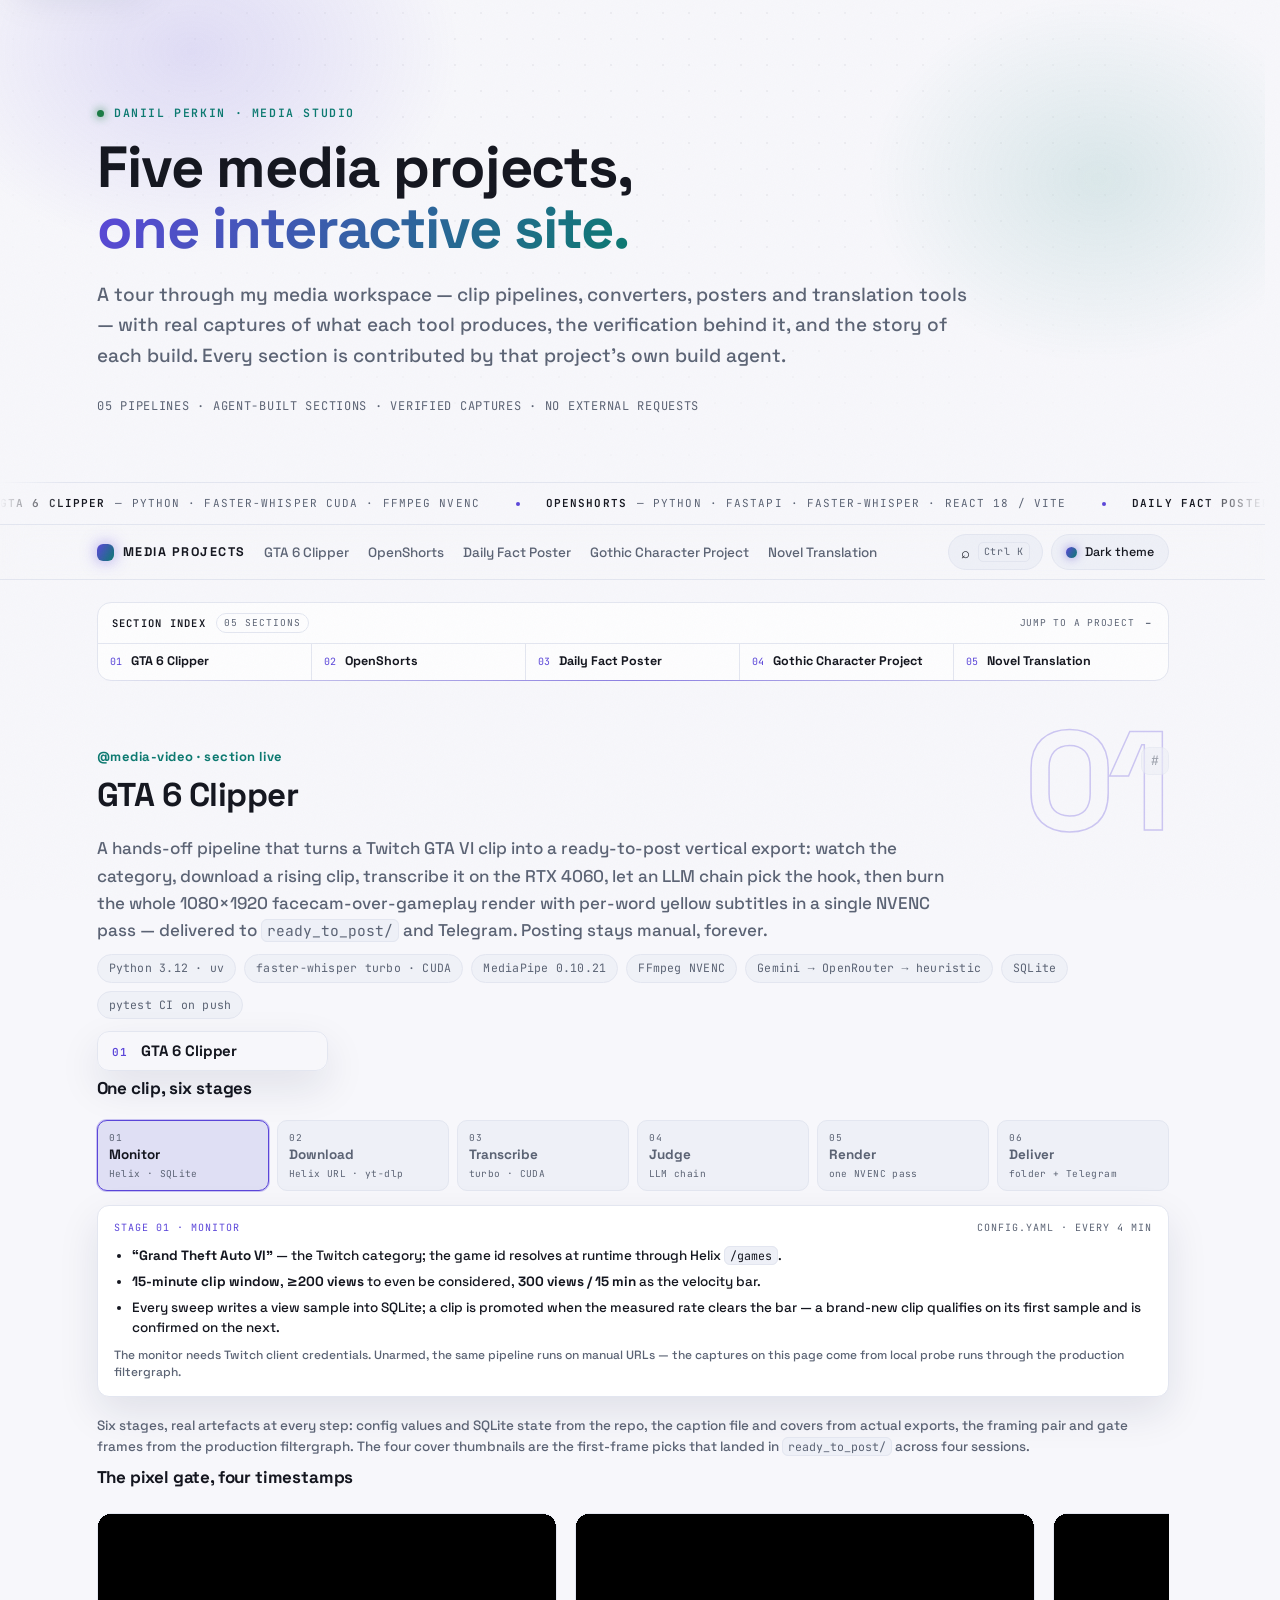
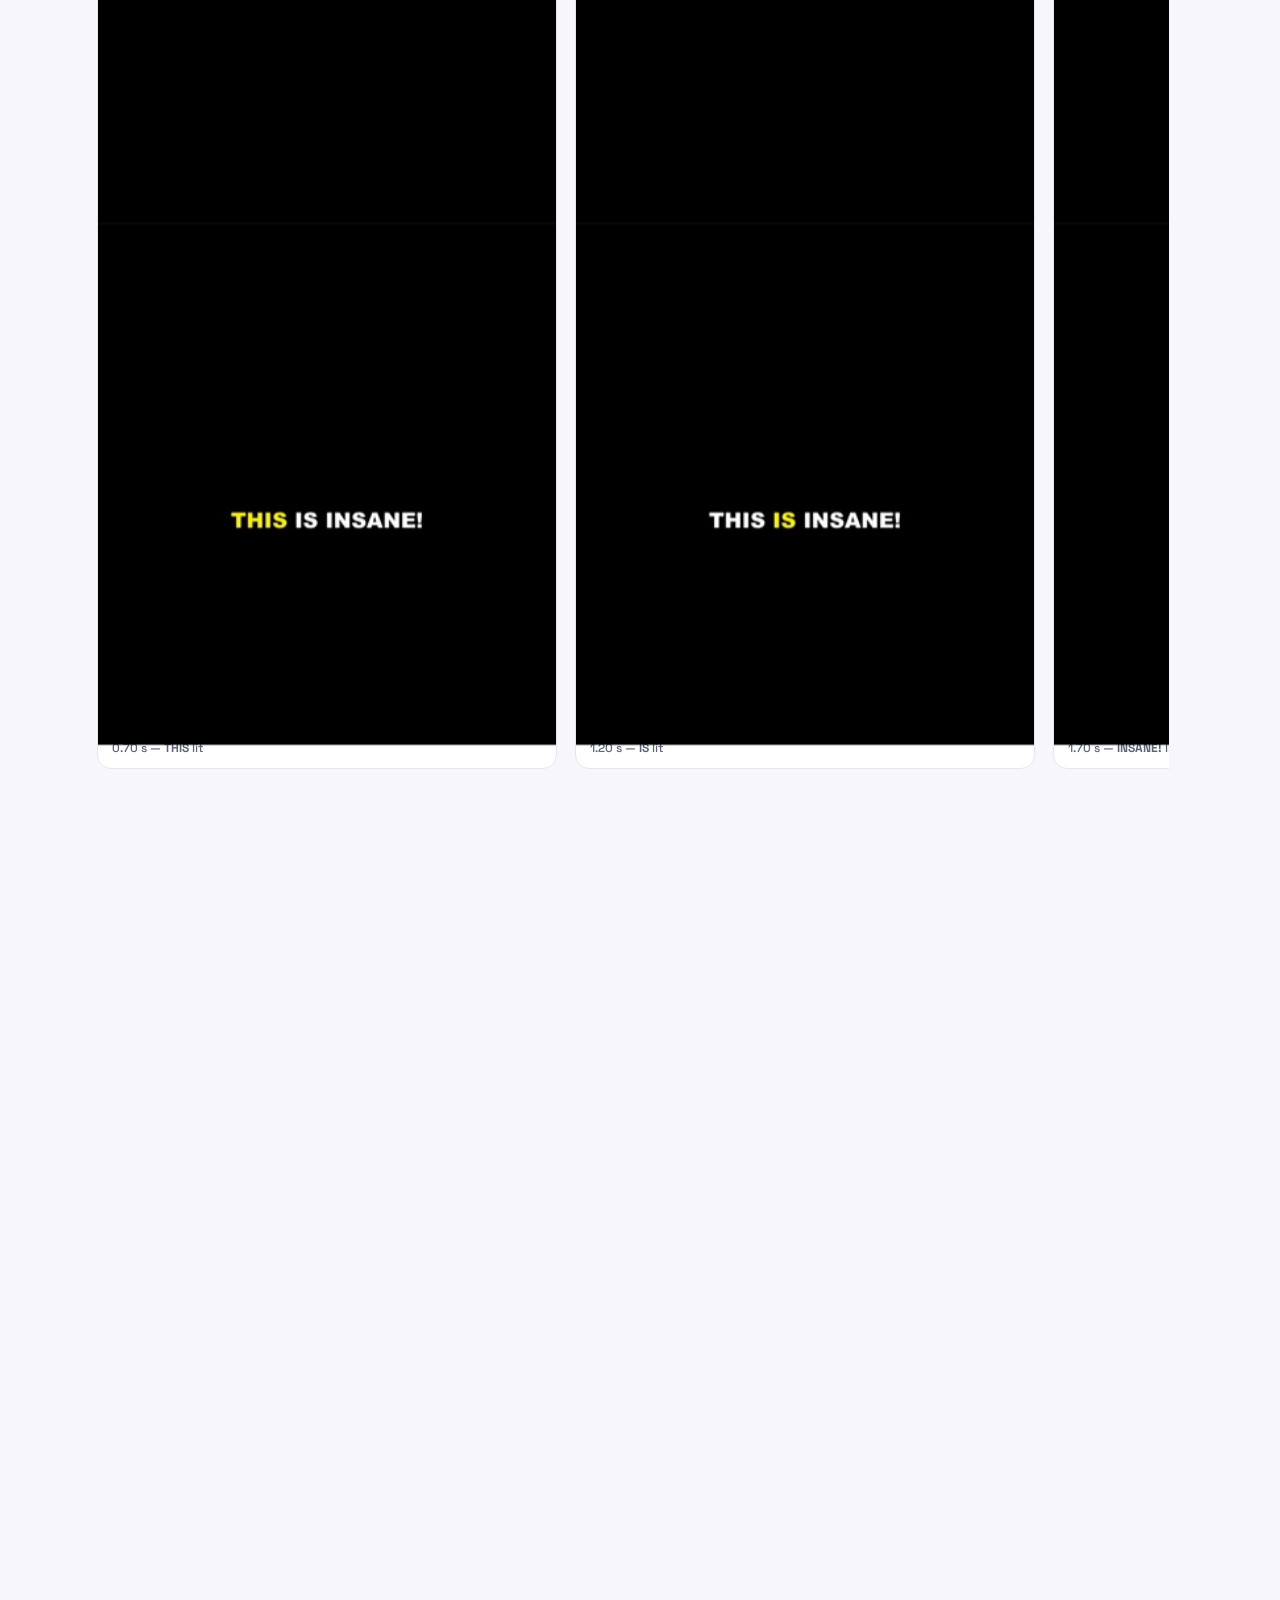
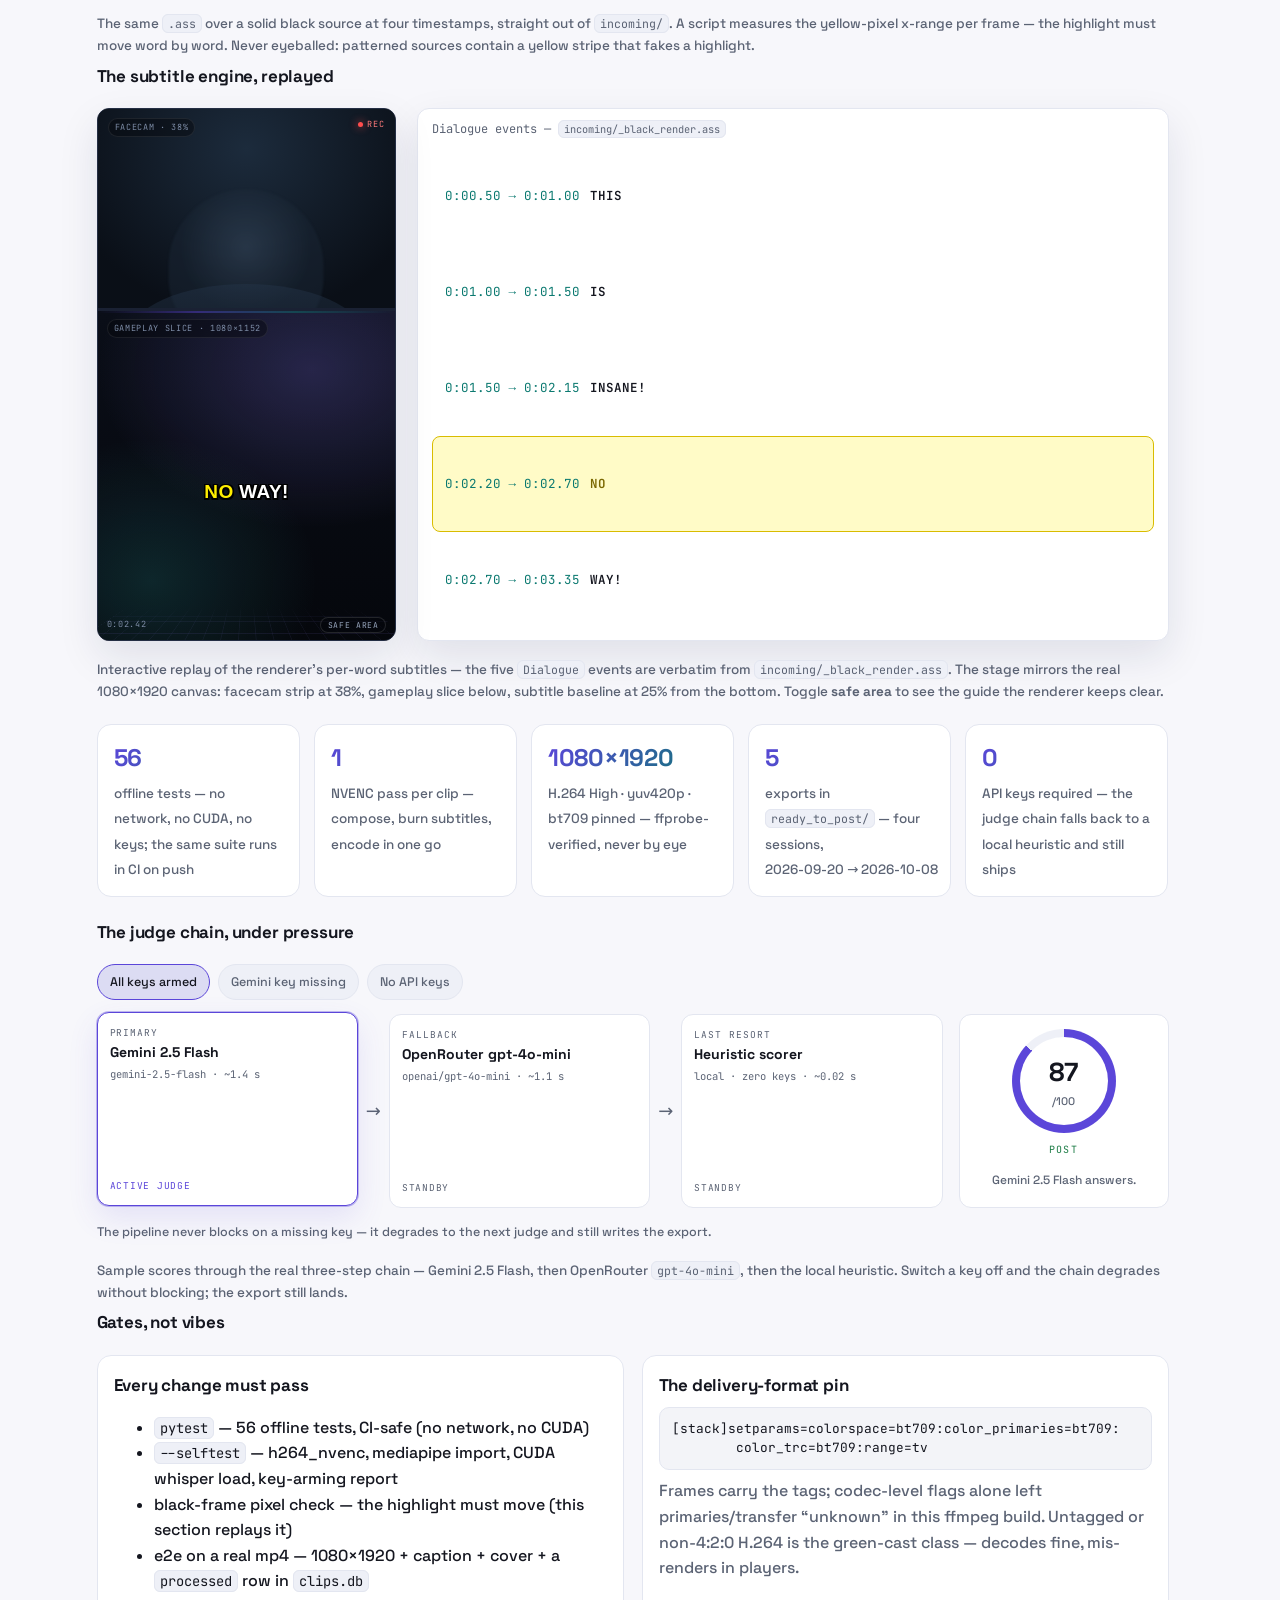
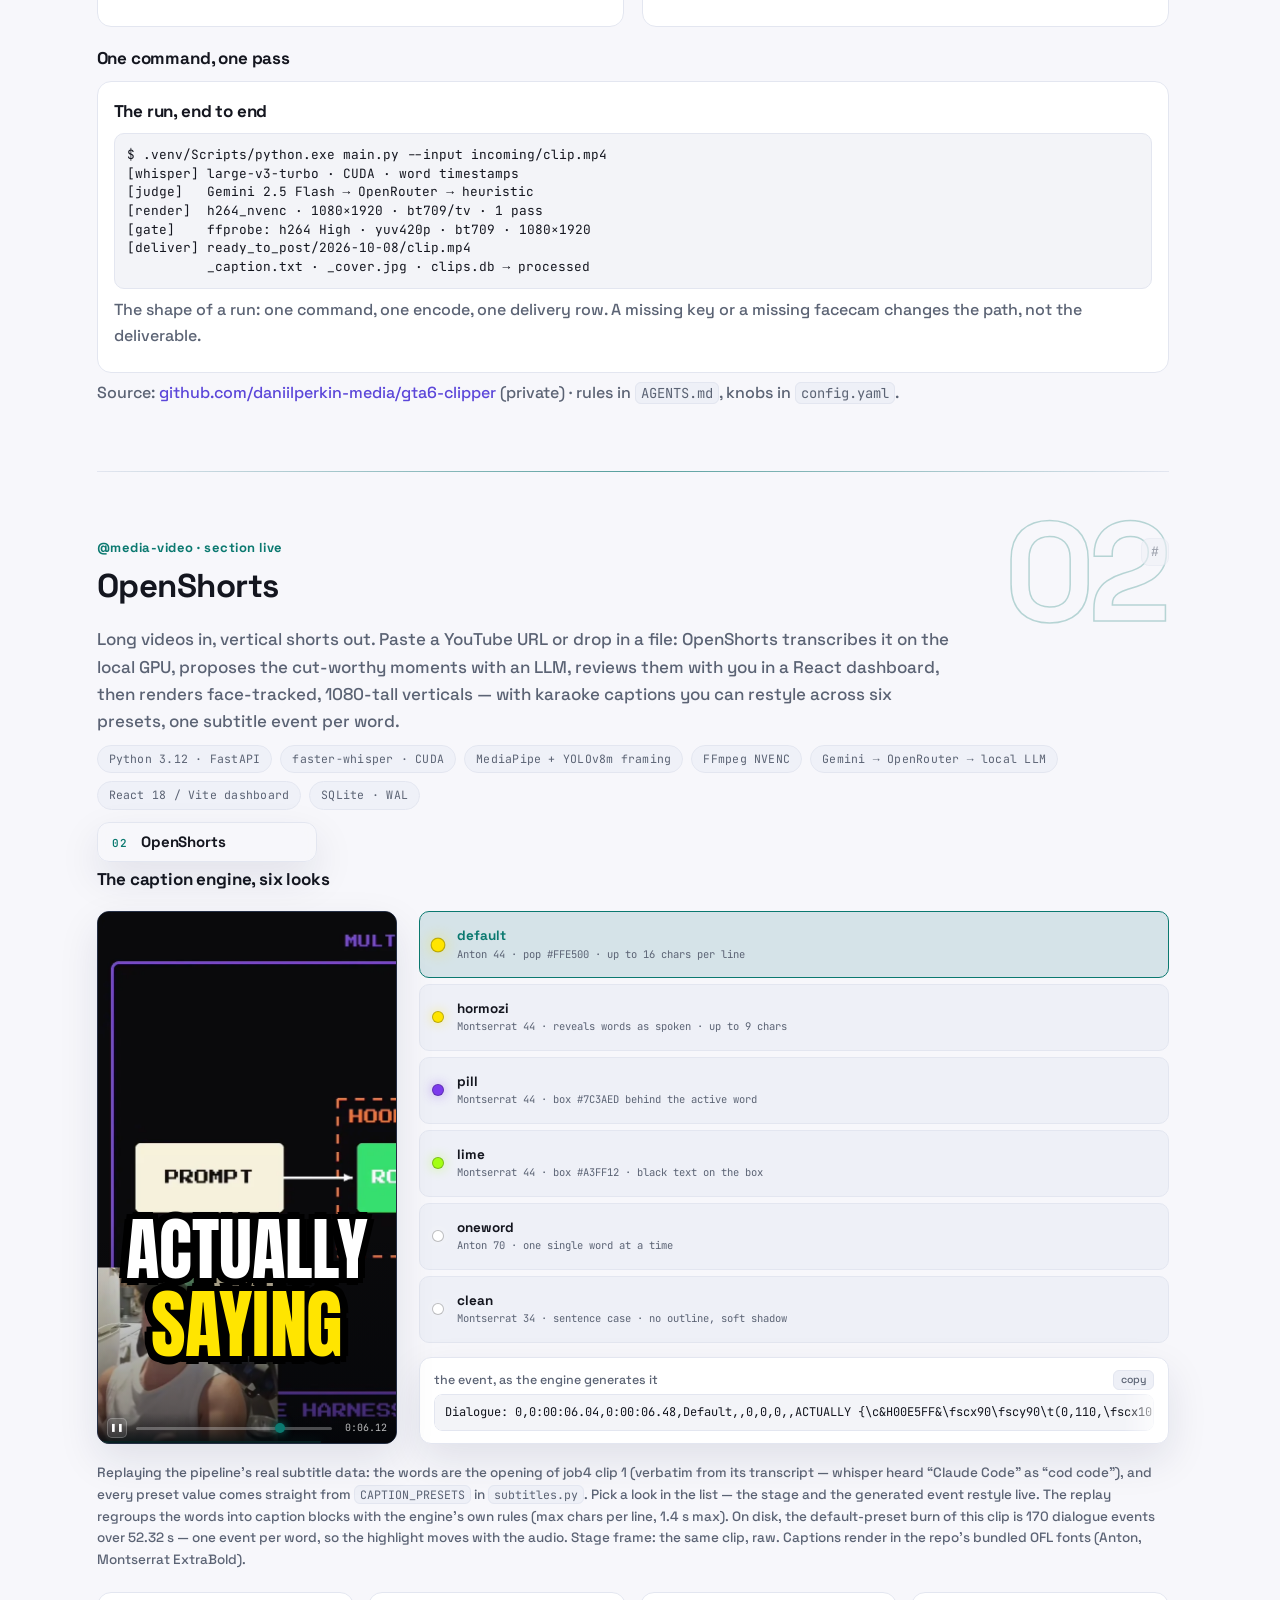
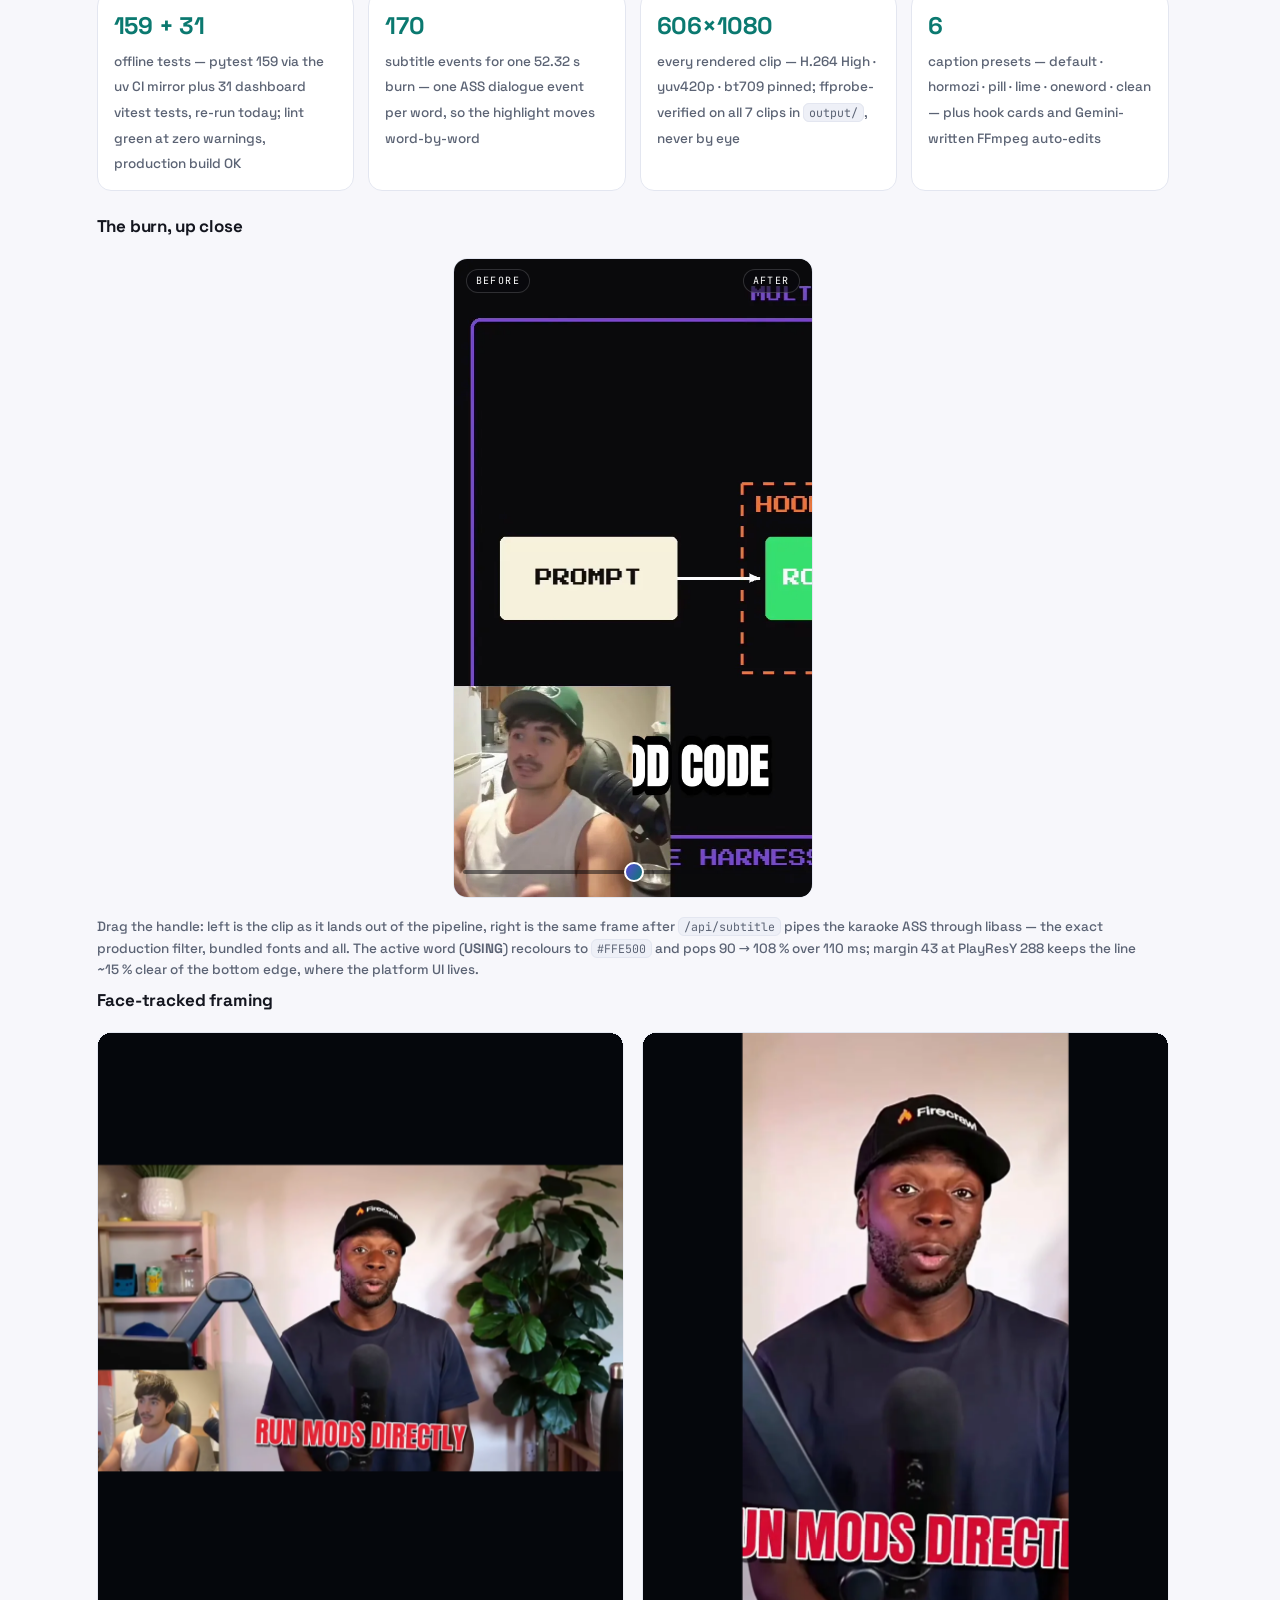
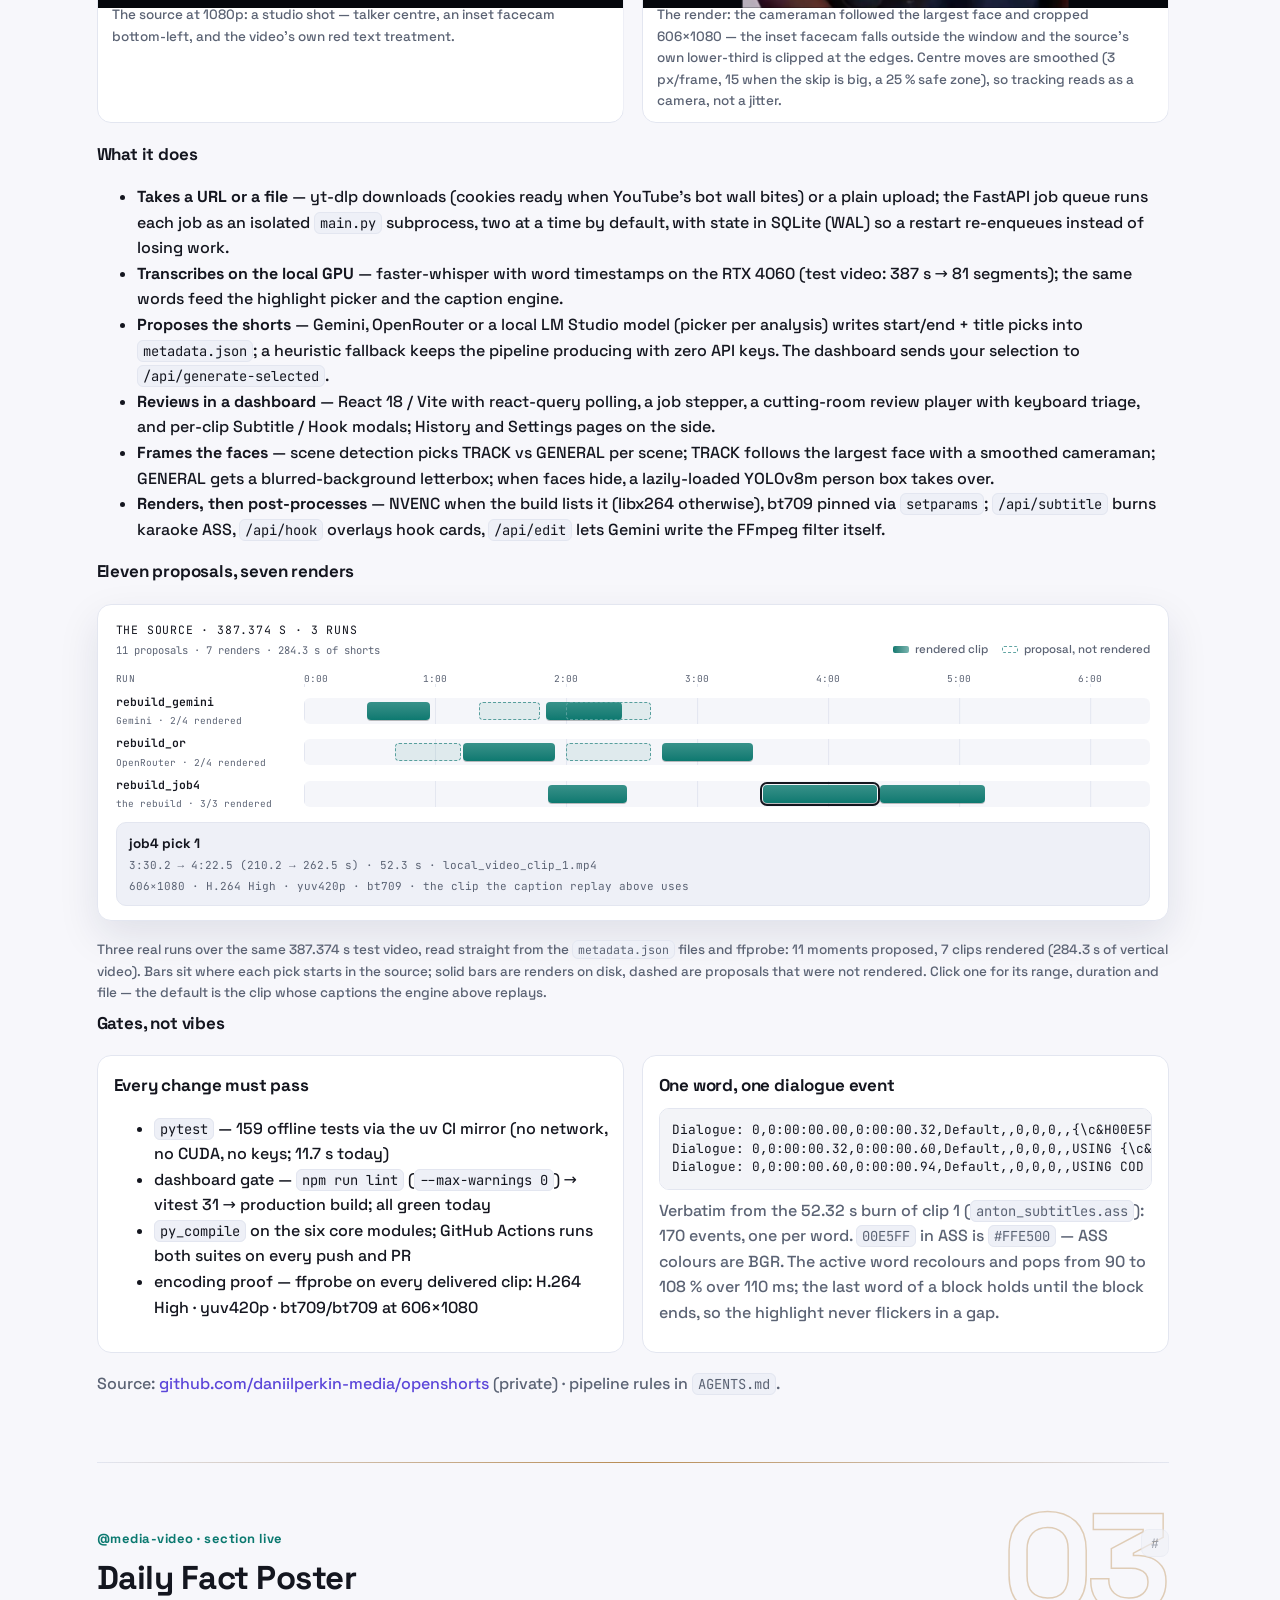
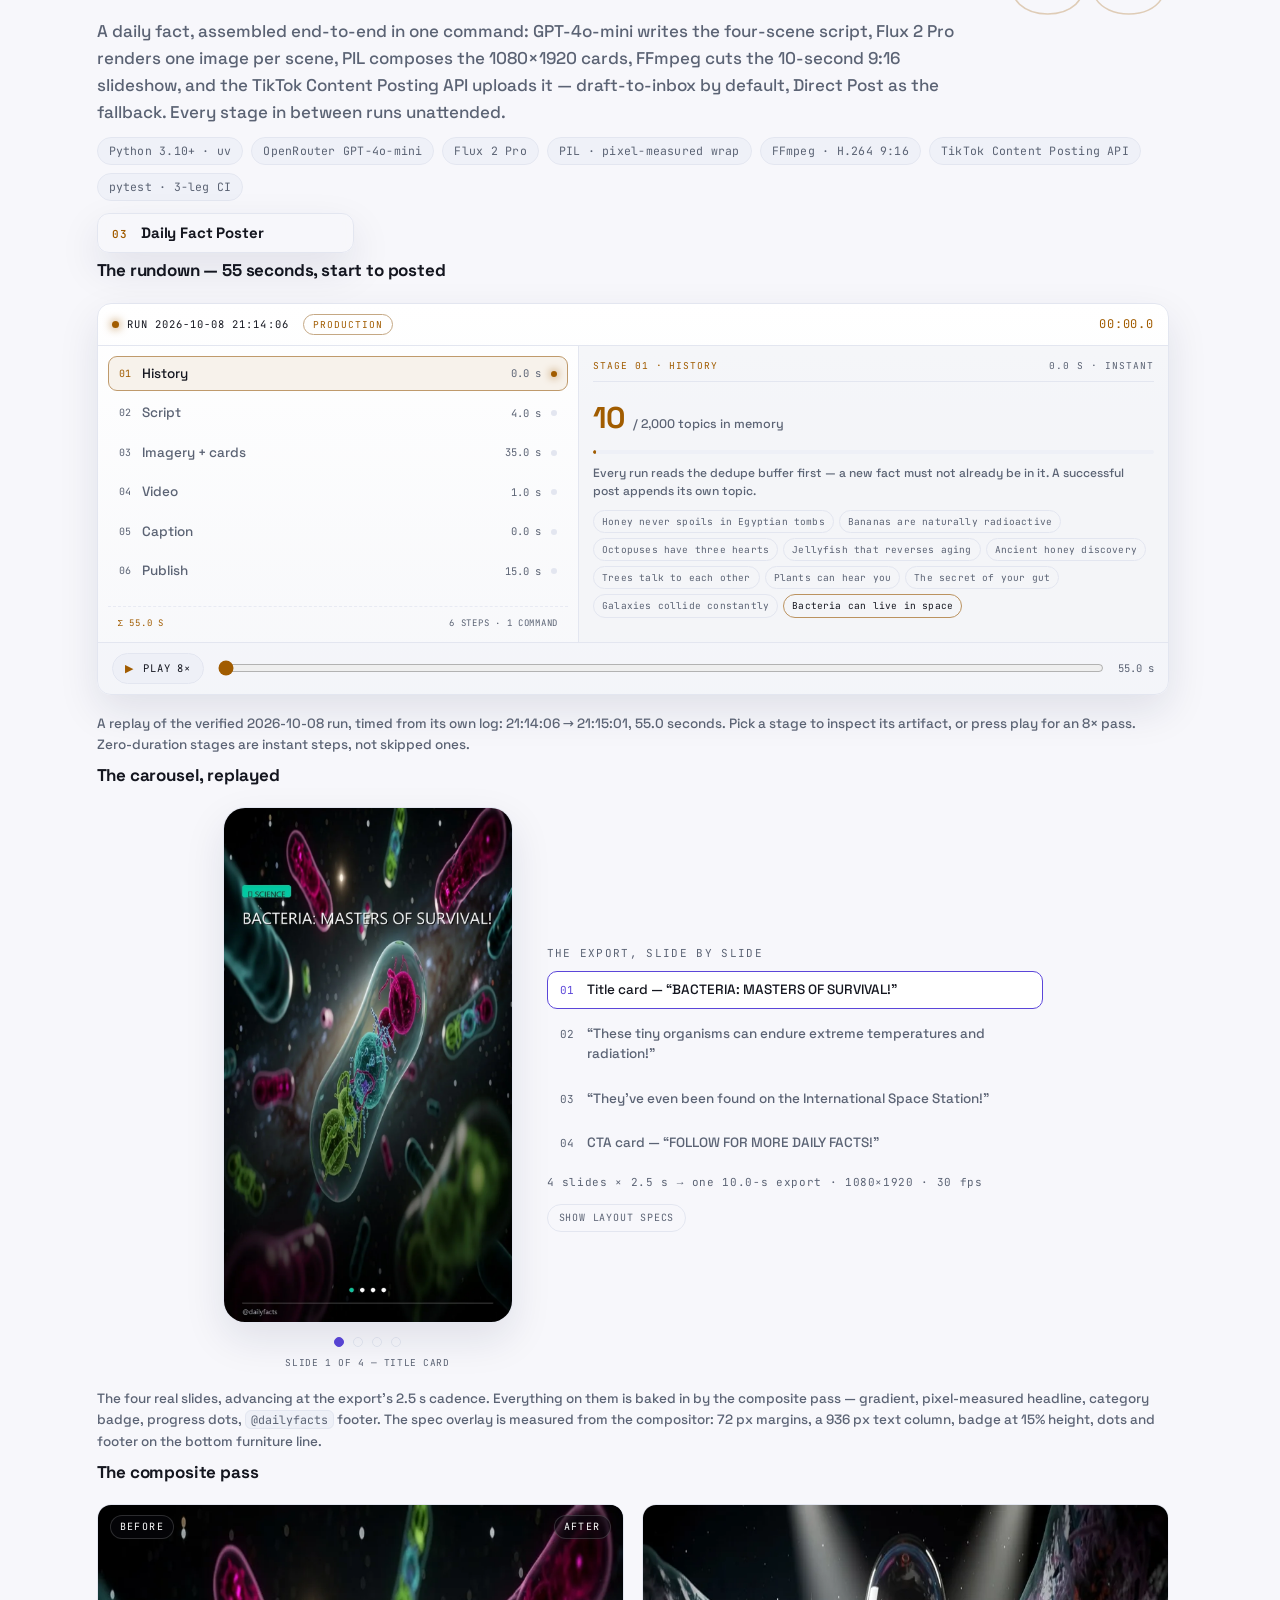
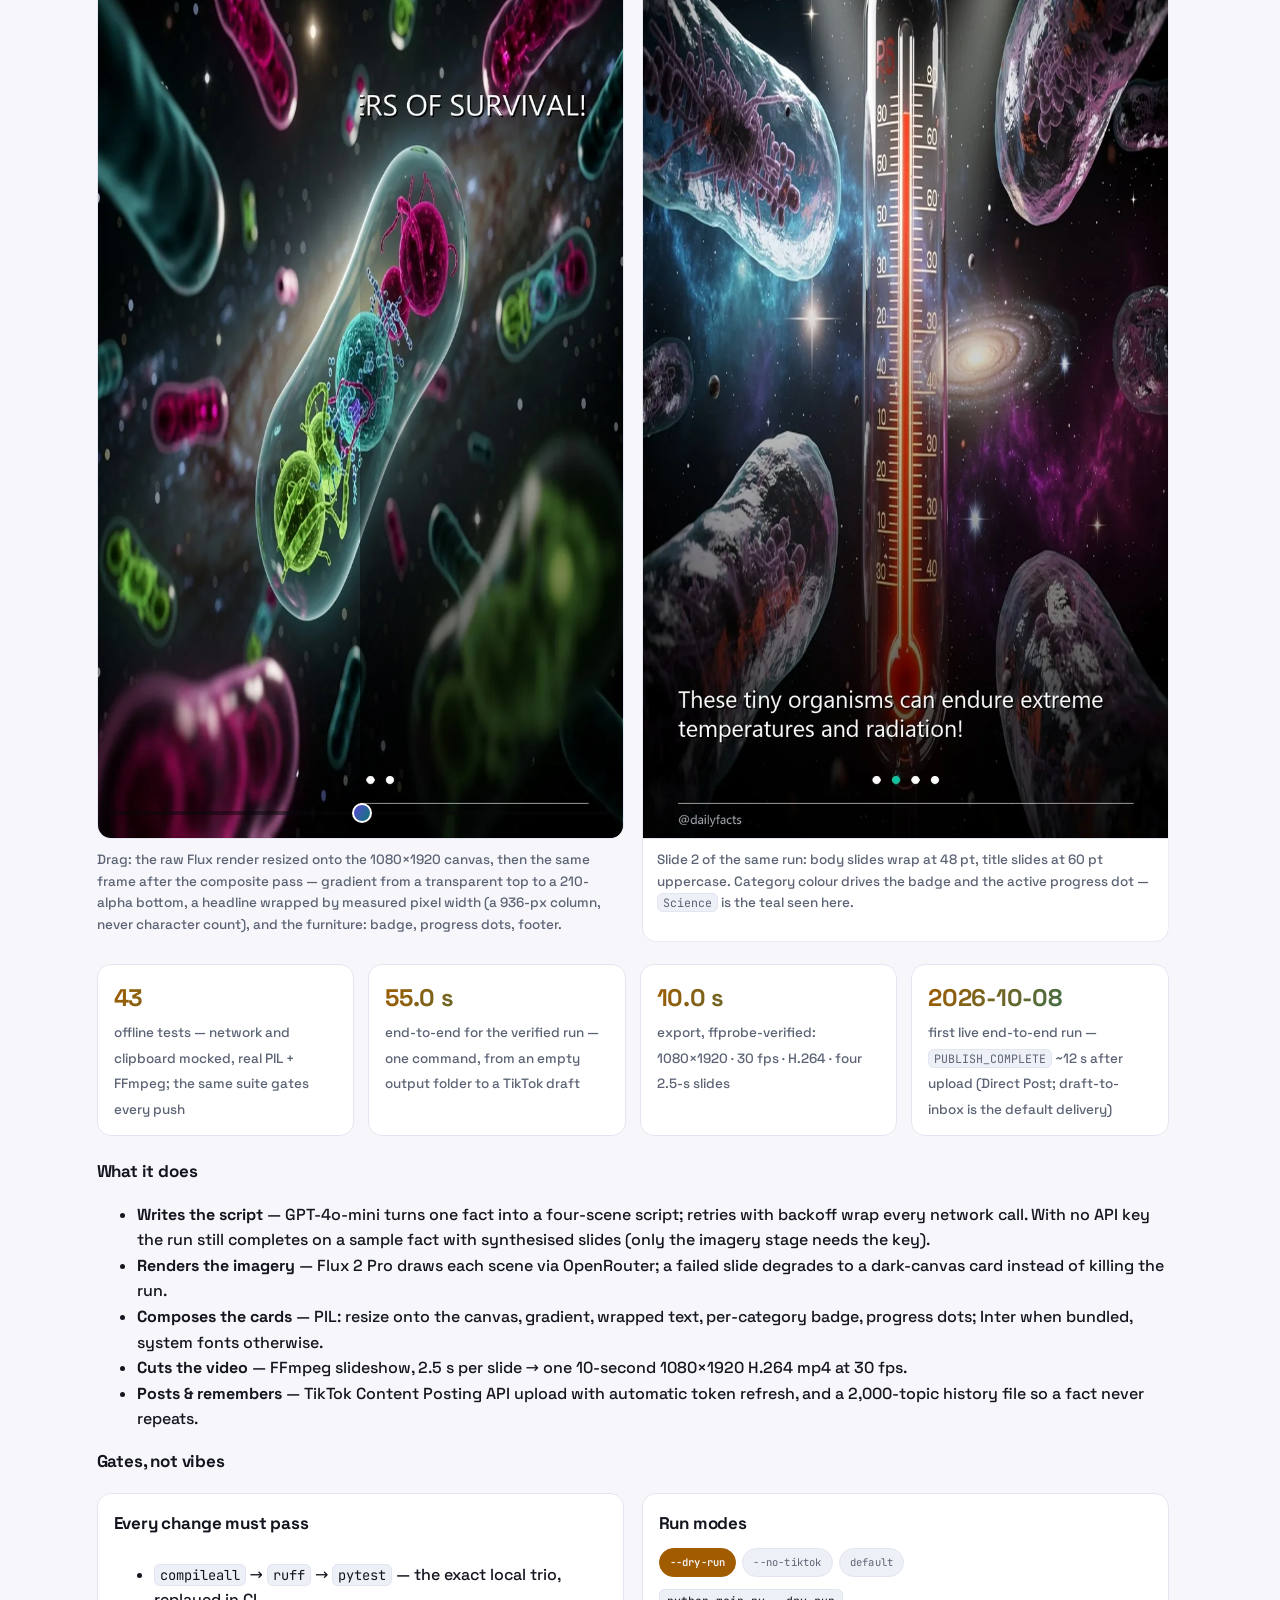
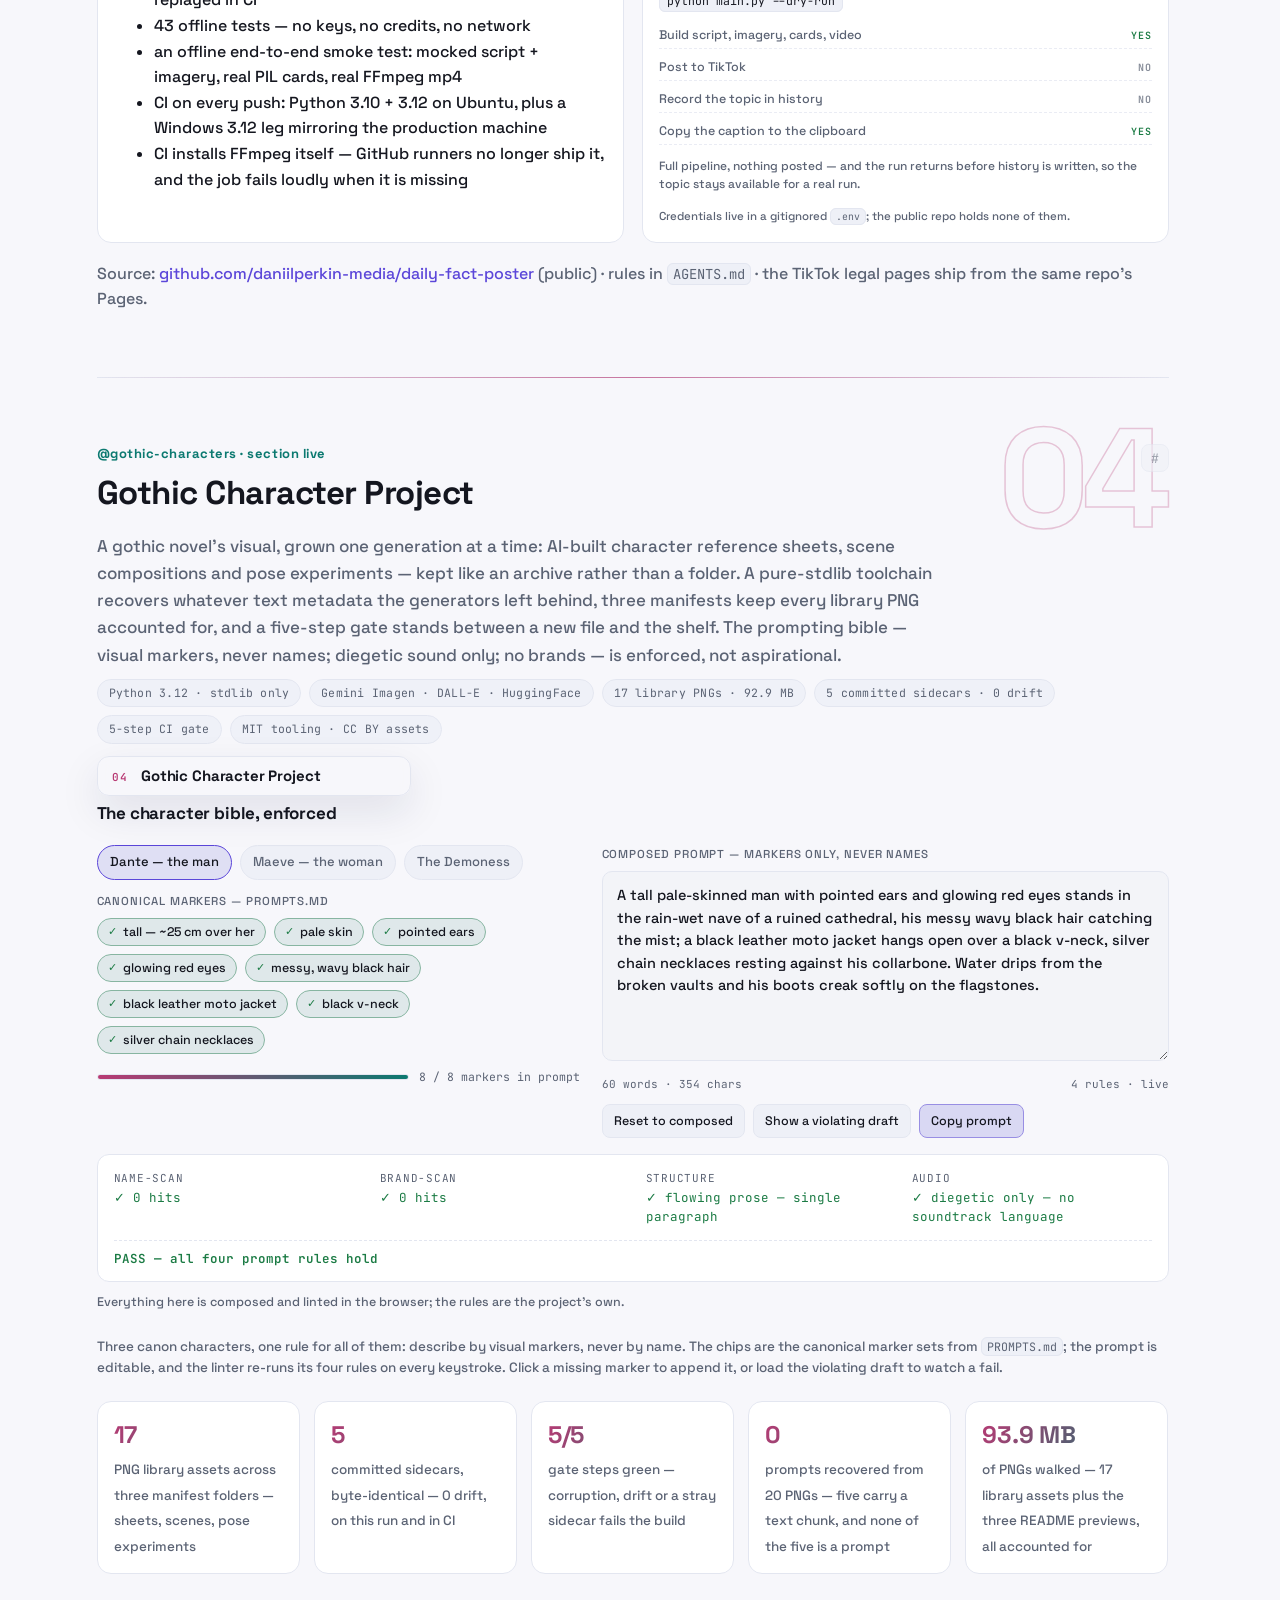
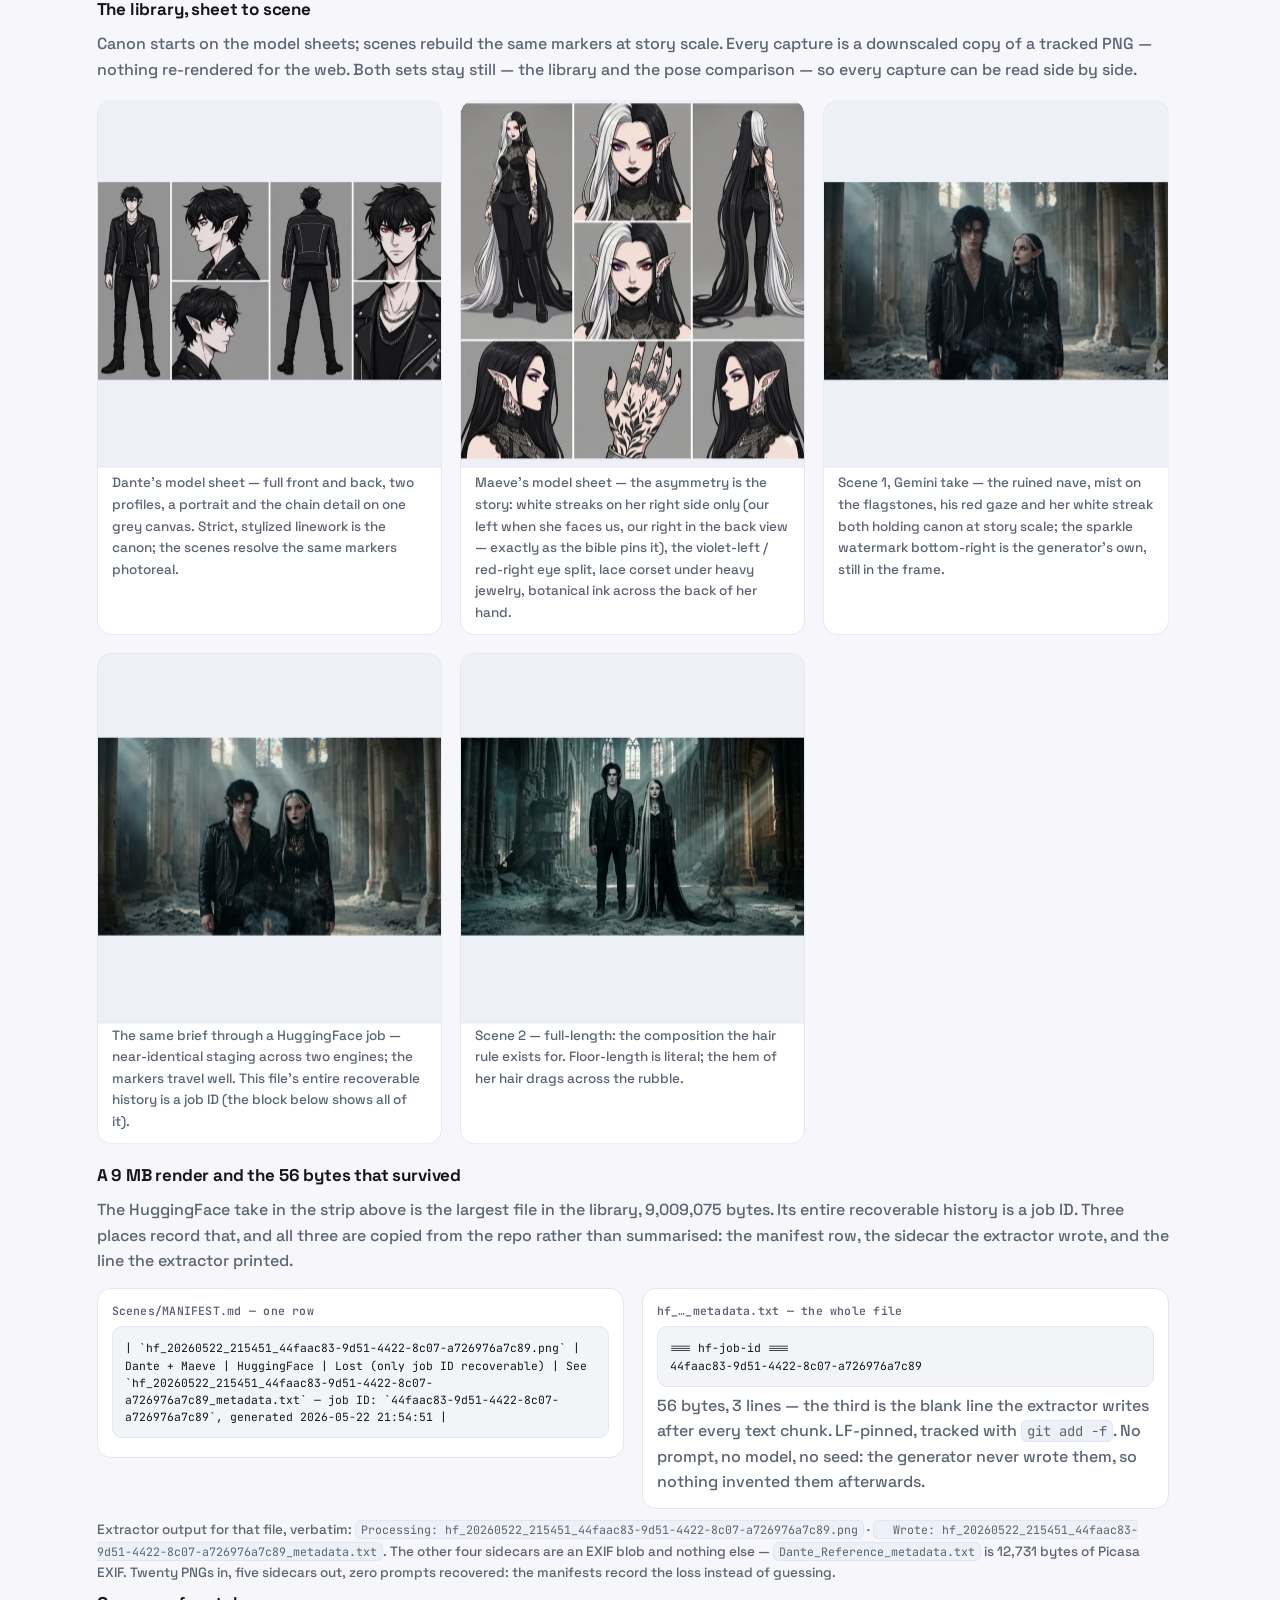
==== commit ddd8713d: "Prove the gothic archive and the translation pipeline on their own pages Both sections argued for ve" ====
--- a/index.html
+++ b/index.html
@@ -558,7 +558,7 @@
   <header class="p-head">
     <p class="p-owner">@gothic-characters · section live</p>
     <h2>Gothic Character Project</h2>
-    <p class="p-lede">A gothic novel's visual, grown one generation at a time: AI-built character reference sheets, scene compositions and pose experiments — kept like an archive rather than a folder. A pure-stdlib toolchain recovers whatever text metadata the generators left behind, three manifests keep every PNG accounted for, and a five-step gate stands between a new file and the shelf. The prompting bible — visual markers, never names; diegetic sound only; no brands — is enforced, not aspirational.</p>
+    <p class="p-lede">A gothic novel's visual, grown one generation at a time: AI-built character reference sheets, scene compositions and pose experiments — kept like an archive rather than a folder. A pure-stdlib toolchain recovers whatever text metadata the generators left behind, three manifests keep every library PNG accounted for, and a five-step gate stands between a new file and the shelf. The prompting bible — visual markers, never names; diegetic sound only; no brands — is enforced, not aspirational.</p>
     <p class="chips"><span class="chip">Python 3.12 · stdlib only</span><span class="chip">Gemini Imagen · DALL-E · HuggingFace</span><span class="chip">17 library PNGs · 92.9 MB</span><span class="chip">5 committed sidecars · 0 drift</span><span class="chip">5-step CI gate</span><span class="chip">MIT tooling · CC BY assets</span></p>
   </header>
 
@@ -570,7 +570,7 @@
     <div class="kpi"><b>17</b><span>PNG library assets across three manifest folders — sheets, scenes, pose experiments</span></div>
     <div class="kpi"><b>5</b><span>committed sidecars, byte-identical — 0 drift, on this run and in CI</span></div>
     <div class="kpi"><b>5/5</b><span>gate steps green — corruption, drift or a stray sidecar fails the build</span></div>
-    <div class="kpi"><b>0</b><span>prompts recoverable from generator output — what survived lives in the sidecars</span></div>
+    <div class="kpi"><b>0</b><span>prompts recovered from 20 PNGs — five carry a text chunk, and none of the five is a prompt</span></div>
     <div class="kpi"><b>93.9 MB</b><span>of PNGs walked — 17 library assets plus the three README previews, all accounted for</span></div>
   </div>
 
@@ -591,13 +591,29 @@
     </figure>
     <figure class="shot">
       <img src="sections/gothic-character-project/assets/scene1-hf.webp" alt="Scene 1, HuggingFace take: near-identical staging to the Gemini version" width="710" height="396" loading="lazy" decoding="async">
-      <figcaption>The same brief through a HuggingFace job — near-identical staging across two engines; the markers travel well. This file's entire recoverable history is a job ID (inspector below).</figcaption>
+      <figcaption>The same brief through a HuggingFace job — near-identical staging across two engines; the markers travel well. This file's entire recoverable history is a job ID (the block below shows all of it).</figcaption>
     </figure>
     <figure class="shot">
       <img src="sections/gothic-character-project/assets/scene2.webp" alt="Scene 2: full-length cathedral composition with the floor-length hair spreading across the rubble" width="710" height="396" loading="lazy" decoding="async">
       <figcaption>Scene 2 — full-length: the composition the hair rule exists for. Floor-length is literal; the hem of her hair drags across the rubble.</figcaption>
     </figure>
   </div>
+
+  <h3>A 9 MB render and the 56 bytes that survived</h3>
+  <p class="muted">The HuggingFace take in the strip above is the largest file in the library, 9,009,075 bytes. Its entire recoverable history is a job ID. Three places record that, and all three are copied from the repo rather than summarised: the manifest row, the sidecar the extractor wrote, and the line the extractor printed.</p>
+  <div class="grid-2 evidence">
+    <div class="card code">
+      <h3>Scenes/MANIFEST.md — one row</h3>
+      <pre>| `hf_20260522_215451_44faac83-9d51-4422-8c07-a726976a7c89.png` | Dante + Maeve | HuggingFace | Lost (only job ID recoverable) | See `hf_20260522_215451_44faac83-9d51-4422-8c07-a726976a7c89_metadata.txt` — job ID: `44faac83-9d51-4422-8c07-a726976a7c89`, generated 2026-05-22 21:54:51 |</pre>
+    </div>
+    <div class="card code">
+      <h3>hf_…_metadata.txt — the whole file</h3>
+      <pre>=== hf-job-id ===
+44faac83-9d51-4422-8c07-a726976a7c89</pre>
+      <p class="muted">56 bytes, 3 lines — the third is the blank line the extractor writes after every text chunk. LF-pinned, tracked with <code>git add -f</code>. No prompt, no model, no seed: the generator never wrote them, so nothing invented them afterwards.</p>
+    </div>
+  </div>
+  <p class="caption">Extractor output for that file, verbatim: <code>Processing: hf_20260522_215451_44faac83-9d51-4422-8c07-a726976a7c89.png</code> · <code>&nbsp;&nbsp;Wrote: hf_20260522_215451_44faac83-9d51-4422-8c07-a726976a7c89_metadata.txt</code>. The other four sidecars are an EXIF blob and nothing else — <code>Dante_Reference_metadata.txt</code> is 12,731 bytes of Picasa EXIF. Twenty PNGs in, five sidecars out, zero prompts recovered: the manifests record the loss instead of guessing.</p>
 
   <h3>One pose, four takes</h3>
   <p class="muted">The Demoness' signature pose, tested across six files and three engines until it held. The manifest records which takes keep the exact floor-sit and which drift from it — so the four stay side by side, one frame size, captions level.</p>
@@ -618,6 +634,21 @@
       <img src="sections/gothic-character-project/assets/pose-dalle-chatgpt.webp" alt="The Demoness by DALL-E via web upload: seated on a carved stone ledge, legs crossed, strappy heels" width="933" height="1400" loading="lazy" decoding="async">
       <figcaption>DALL-E by web upload — German-locale default filename, since renamed and tracked; a carved ledge and strappy heels, another drift from the floor-sit brief.</figcaption>
     </figure>
+  </div>
+
+  <h3>The inventory is a file, not a memory</h3>
+  <p class="muted">This is <code>Pose_Experiments/MANIFEST.md</code> as it stands: one row per file, with the generator, the prompt status and the note a human left. The whole folder, not a sample.</p>
+  <div class="card code manifest">
+    <h3>Pose_Experiments/MANIFEST.md — the table</h3>
+    <pre>| Filename | Generator | Prompt | Notes |
+|---|---|---|---|
+| `demoness_chatgpt_20260604.png` | DALL-E (ChatGPT) | Lost (no embedded metadata) | Renamed from `ChatGPT Image 4. Juni 2026, 17_00_44.png` (German default filename) |
+| `dalle_horizontal_floor_sit.png` | DALL-E (ChatGPT) | Lost (no embedded metadata) | Horizontal composition; manually renamed |
+| `dalle_vertical_floor_sit.png` | DALL-E (ChatGPT) | Lost (no embedded metadata) | Vertical composition; manually renamed |
+| `demoness_gemini_a29mwq.png` | Google Gemini | Lost (no embedded metadata) | Renamed from `Gemini_Generated_Image_a29mwqa29mwqa29m.png` (default Gemini filename) |
+| `gemini_horizontal_perfected.png` | Google Gemini | Lost (no embedded metadata) | Horizontal; manually renamed "perfected" |
+| `gemini_vertical_floor_sit.png` | Google Gemini | Lost (no embedded metadata) | Vertical composition; manually renamed |</pre>
+    <p class="muted">Six rows, six PNGs, zero sidecars — the validator prints <code>6 PNG, 0 sidecar(s), 6 refs - OK</code> for this folder, because none of the six ever carried a text chunk. The other two manifests hold the five that did.</p>
   </div>
 
   <h3>The gate — five checks, no exceptions</h3>
@@ -640,16 +671,11 @@
 Scenes: 5 PNG, 3 sidecar(s), 10 refs - OK
 
 Done. All manifests consistent.</pre>
-      <p class="muted">Verbatim tail from the recorded gate run: compileall clean, extractor strict-clean, 0 drift, 0 loose sidecars, all manifests consistent.</p>
-      <h4 class="gate-sub">If a check fails</h4>
-      <ul class="gate-fails">
-        <li><code>--strict</code><span>a truncated or corrupt PNG</span></li>
-        <li><code>git diff</code><span>a sidecar that drifted by one byte</span></li>
-        <li><code>ls-files --others</code><span>a sidecar never committed</span></li>
-        <li><code>validate_manifests</code><span>a file the manifest does not know</span></li>
-      </ul>
-    </div>
-  </div>
+      <p class="muted">Verbatim tail from a run of the gate on this repo: compileall clean, extractor strict-clean, 0 drift, 0 loose sidecars, all manifests consistent.</p>
+    </div>
+  </div>
+  <div class="mount" id="bench-mount"></div>
+  <p class="caption">Each button breaks exactly one thing in a scratch copy of the repo, runs the step that owns it, and prints what the tool printed — output and exit code copied verbatim, nothing simulated. The clean run above is what happens when none of them is broken.</p>
   <p class="muted">A new asset enters the same way every time: PNG into the right folder → extractor → <code>git add -f</code> any new sidecar → a manifest row → validator → commit.</p>
 
   <h3>The archive, file by file</h3>
@@ -683,20 +709,59 @@
     <figcaption>The same run as the repo's README renders it (<code>docs/demo.svg</code>, rasterized): prepare → verify → hand-off → assemble. The raw receipt for the interactive run above. Click to zoom.</figcaption>
   </figure>
 
+  <h3>What a batch file actually looks like</h3>
+  <p class="muted">One file, opened. Every part is a marker line, the chapter heading, a blank line, the fable's title and the body; parts are separated by two blank lines. The model translates the heading and the body — the marker line is the only thing that has to come back unchanged.</p>
+  <div class="card code">
+    <h3>demo_work/batches/batch_006_010.txt — the first part, 5 of 33 lines</h3>
+    <pre>&lt;&lt;&lt;PART 6&gt;&gt;&gt;
+Chapter 5
+
+The Crow and the Pitcher
+A thirsty crow found a pitcher with a little water at the bottom, out of reach of her beak. She dropped pebbles into the pitcher, one by one, until the water rose high enough to drink. Little by little does the trick.</pre>
+    <p class="muted">1,381 bytes for five parts; the other two files are 1,449 and 1,043. The <code>manifest.json</code> beside them lists all 13 parts and the file each one lives in — that manifest is what <code>assemble</code> checks the translated files against.</p>
+  </div>
+
   <div class="kpis">
-    <div class="kpi"><b data-static>215 → 43</b><span>chapters → batch files in the real run this pipeline grew from, prepared end-to-end with it</span></div>
+    <div class="kpi"><b data-static>215 → 43</b><span>chapters → batch files in the real English→Ukrainian run this pipeline was generalized from</span></div>
     <div class="kpi"><b data-static>13 → 3</b><span>parts → batch files on the public-domain demo; the full round trip runs in CI on every push</span></div>
     <div class="kpi"><b>15</b><span>offline tests — synthetic EPUBs built at runtime, fake transport for the API path</span></div>
     <div class="kpi"><b>exit 2</b><span>on a missing or duplicated <code>&lt;&lt;&lt;PART n&gt;&gt;&gt;</code> marker at assemble — nothing is lost silently</span></div>
   </div>
 
+  <h3>What verify actually checks</h3>
+  <p class="muted">Three rules, read off <code>verify.py</code>, run against the cleaned text before a single word is translated:</p>
+  <ol class="checks">
+    <li><b>missing</b><span>every chapter number from <code>--min-chapter</code> up to the highest one found — or up to <code>--max-chapter</code> when the full range is known — must appear as a heading.</span></li>
+    <li><b>empty</b><span>the text between a heading and the next one, with whitespace and decoration stripped, must reach 50 characters.</span></li>
+    <li><b>toc-aware</b><span>a run of two or more consecutive bare <code>Chapter N</code> lines is a table of contents and is ignored, so a TOC can never pass for the chapters themselves.</span></li>
+  </ol>
+  <div class="mount" id="verify-mount"></div>
+  <p class="caption">Four states of the same workspace, each produced by editing <code>cleaned.txt</code> and running <code>verify</code> for real — the report and the exit code are the tool's own. <code>--strict</code> is what turns a finding into a failed run.</p>
+
   <h3>215 → 43, made literal</h3>
   <div class="mount" id="shelf-mount"></div>
   <p class="caption">Every spine is a chapter. Drag the batch size to regroup the shelf: the real English→Ukrainian run (215 chapters) and the demo (13 parts) respond to the same <code>--batch-size</code> flag, so the file count moves together. The real run used the default 5 — 43 files; the demo's last crate holds three. Hover or tap a crate for its file name and range.</p>
 
   <h3>Markers are the contract</h3>
   <div class="mount" id="marker-mount"></div>
-  <p class="caption">The demo run's three batch files, part by part — straight from <code>manifest.json</code> and the batch files themselves. The headings get translated by the model; the marker lines are the only reliable link between a translated block and its chapter, so they must come back exactly as they went out. Arm a fault and run the validator to see why.</p>
+  <p class="caption">The demo run's three batch files, part by part — straight from <code>manifest.json</code> and the batch files themselves. The headings get translated by the model; the marker lines are the only reliable link between a translated block and its chapter, so they must come back exactly as they went out. Arm a fault and run assemble to see why.</p>
+
+  <h3>Warn, then refuse</h3>
+  <div class="grid-2 refusals">
+    <div class="card code">
+      <h3>translate — warns, keeps going</h3>
+      <pre>WARNING: batch_001_005.txt: 4 of 5 &lt;&lt;&lt;PART n&gt;&gt;&gt; markers kept - the model may have mangled the structure; check before assembling
+translated batch_001_005.txt (1449 -> 1436 chars)
+…
+done: 3 translated, 0 skipped, 3 warning(s)</pre>
+      <p class="muted">A local OpenAI-compatible stub returned each batch with its last marker dropped. The client counts markers in and out, prints both numbers, and still exits 0 — a translation that needs a human look should not be thrown away by the tool that fetched it.</p>
+    </div>
+    <div class="card code">
+      <h3>assemble — refuses</h3>
+      <pre>error: missing part(s) in the translated files: [5, 10, 13]</pre>
+      <p class="muted">exit 2. The same workspace, one step later: the three parts the stub mangled are exactly the three the assembler will not invent. A batch that comes back with no markers at all fails the same way — <code>error: batch_011_013.txt: no &lt;&lt;&lt;PART n&gt;&gt;&gt; markers found - the markers must be kept while translating</code>.</p>
+    </div>
+  </div>
 
   <h3>Flags that earned their keep</h3>
   <div class="flags">
--- a/sections/gothic-character-project/style.css
+++ b/sections/gothic-character-project/style.css
@@ -83,10 +83,6 @@
 #gothic-character-project .gate-verdict{margin:12px 0 0;font-family:var(--mono);font-size:12.5px;font-weight:600;color:var(--muted);min-height:1.4em}
 #gothic-character-project .gate-verdict.ok{color:var(--ok)}
 #gothic-character-project .gate-note{font-size:12.5px;margin-top:6px}
-#gothic-character-project .gate-sub{font-size:11px;text-transform:uppercase;letter-spacing:.09em;color:var(--muted);margin:16px 0 6px}
-#gothic-character-project .gate-fails{list-style:none;margin:0;padding:0;display:grid;gap:5px;font-size:12.5px;color:var(--muted)}
-#gothic-character-project .gate-fails li{display:grid;grid-template-columns:auto minmax(0,1fr);gap:8px;align-items:baseline}
-#gothic-character-project .gate-fails code{font-size:11px;background:var(--surface2);border:1px solid var(--border);padding:1px 6px}
 #gothic-character-project .gate-ci{font-size:12px;color:var(--muted);margin:10px 0 0;padding-top:10px;border-top:1px dashed var(--border)}
 
 /* ---------- the archive — file browser ---------- */
@@ -136,3 +132,34 @@
   .arch-list{max-height:300px}
   .arch-facts{grid-template-columns:1fr 1fr}
 }
+
+/* ---------- evidence: the manifest row, the sidecar, the extractor line ---------- */
+#gothic-character-project .evidence{margin:14px 0 6px;align-items:start}
+#gothic-character-project .evidence .card{padding:13px 14px}
+#gothic-character-project .evidence .card h3{font-family:var(--mono);font-size:11.5px;color:var(--muted);letter-spacing:.02em;margin:0 0 6px}
+#gothic-character-project .evidence .card pre{font-size:11.4px;line-height:1.5;margin:0 0 6px;white-space:pre-wrap;word-break:break-word}
+#gothic-character-project .evidence .card p{margin:0}
+#gothic-character-project .manifest pre{white-space:pre-wrap;word-break:break-word;font-size:11.4px;line-height:1.55}
+
+/* ---------- the failure bench: one fault, one real run ---------- */
+#gothic-character-project .bench{border:1px solid var(--border);border-radius:var(--radius);background:var(--surface);padding:14px 16px;margin:18px 0}
+#gothic-character-project .bench-head h4{margin:0;font-size:15px}
+#gothic-character-project .bench-note{color:var(--muted);font-size:12.5px;margin:3px 0 11px}
+#gothic-character-project .bench-tabs{display:flex;gap:6px;flex-wrap:wrap;margin-bottom:12px}
+#gothic-character-project .bench-tabs button{background:var(--surface2);color:var(--muted);border:1px solid var(--border);border-radius:999px;padding:5px 11px;font:inherit;font-family:var(--mono);font-size:11px;cursor:pointer;transition:border-color .18s ease,color .18s ease,background .18s ease}
+#gothic-character-project .bench-tabs button:hover{color:var(--text);border-color:color-mix(in srgb,var(--warn) 45%,var(--border))}
+#gothic-character-project .bench-tabs button[aria-pressed="true"]{color:var(--warn);border-color:var(--warn);background:color-mix(in srgb,var(--warn) 10%,var(--surface2))}
+#gothic-character-project .bench-panel{background:var(--code);border:1px solid var(--border);border-radius:10px;padding:11px 13px}
+#gothic-character-project .bench-cmd{font-family:var(--mono);font-size:11.5px;color:var(--text);word-break:break-all;margin-bottom:7px;line-height:1.5}
+#gothic-character-project .bench-cmd code{background:none;border:0;padding:0;font-size:11.5px;color:var(--text)}
+#gothic-character-project .bench-cmd .prompt{color:var(--accent-2)}
+#gothic-character-project .bench-pre{margin:0;font-family:var(--mono);font-size:11.6px;line-height:1.5;white-space:pre-wrap;word-break:break-word;color:var(--muted);max-height:300px;overflow:auto}
+#gothic-character-project .bench-meta{display:flex;gap:10px;align-items:center;flex-wrap:wrap;margin-top:9px;padding-top:8px;border-top:1px dashed var(--border)}
+#gothic-character-project .bench-step{font-family:var(--mono);font-size:10px;letter-spacing:.07em;text-transform:uppercase;color:var(--muted)}
+#gothic-character-project .bench-exit{font-family:var(--mono);font-size:10px;letter-spacing:.07em;text-transform:uppercase;border:1px solid var(--border);border-radius:999px;padding:1px 8px;color:var(--muted)}
+#gothic-character-project .bench-exit.bad{color:var(--warn);border-color:color-mix(in srgb,var(--warn) 60%,var(--border))}
+#gothic-character-project .bench-exit.ok{color:var(--ok);border-color:color-mix(in srgb,var(--ok) 55%,var(--border))}
+#gothic-character-project .bench-why{color:var(--muted);font-size:12.5px;margin:10px 0 0;line-height:1.55}
+@media (prefers-reduced-motion: reduce){
+  #gothic-character-project .bench-tabs button{transition:none}
+}
--- a/sections/novel-translation/style.css
+++ b/sections/novel-translation/style.css
@@ -176,7 +176,29 @@
 #novel-translation .lab-result .res-exit.bad{border-color:color-mix(in srgb,var(--warn) 60%,var(--border));color:var(--warn)}
 #novel-translation .lab-note{font-size:11.5px;color:var(--muted);margin:8px 0 0;line-height:1.45}
 
-/* ============================ 4. flags + gates ============================ */
+/* ============================ 4. the verify bench ============================ */
+#novel-translation .checks{list-style:none;padding:0;margin:10px 0 0;display:grid;gap:9px}
+#novel-translation .checks li{display:grid;grid-template-columns:104px minmax(0,1fr);gap:12px;align-items:baseline;border-left:2px solid color-mix(in srgb,var(--sec) 45%,var(--border));padding:2px 0 2px 12px}
+#novel-translation .checks b{font-family:var(--mono);font-size:11px;letter-spacing:.06em;text-transform:uppercase;color:var(--sec);font-weight:600}
+#novel-translation .checks span{color:var(--muted);font-size:13.2px;line-height:1.5}
+@media(max-width:620px){#novel-translation .checks li{grid-template-columns:1fr;gap:1px}}
+
+#novel-translation .vb{border:1px solid var(--border);border-radius:var(--radius);background:var(--surface);padding:12px 14px;box-shadow:var(--shadow)}
+#novel-translation .vb-tabs{display:flex;gap:6px;flex-wrap:wrap;margin-bottom:11px}
+#novel-translation .vb-tabs button{background:var(--surface2);border:1px solid var(--border);color:var(--muted);border-radius:999px;padding:5px 11px;font-family:var(--mono);font-size:10.5px;letter-spacing:.02em;cursor:pointer;transition:border-color .15s ease,color .15s ease,background .15s ease}
+#novel-translation .vb-tabs button:hover{color:var(--text);border-color:color-mix(in srgb,var(--sec) 50%,var(--border))}
+#novel-translation .vb-tabs button[aria-pressed="true"]{color:var(--text);border-color:var(--sec);background:color-mix(in srgb,var(--sec) 11%,var(--surface2))}
+#novel-translation .vb-out{min-height:74px;margin-top:0}
+#novel-translation .vb-why{color:var(--muted);font-size:12.5px;margin:10px 0 0;line-height:1.55}
+
+/* the refusal pair: translate warns, assemble refuses */
+#novel-translation .refusals{margin:16px 0 4px}
+#novel-translation .refusals .card{padding:14px 15px}
+#novel-translation .refusals .card h3{font-family:var(--mono);font-size:11.5px;letter-spacing:.02em;color:var(--muted);margin:0 0 7px}
+#novel-translation .refusals .card pre{font-size:11.4px;line-height:1.5;white-space:pre-wrap;word-break:break-word;margin:0 0 7px}
+#novel-translation .refusals .card p{margin:0}
+
+/* ============================ 5. flags + gates ============================ */
 #novel-translation .flags{display:grid;grid-template-columns:repeat(5,1fr);gap:12px;margin:18px 0}
 #novel-translation .flag{position:relative;background:var(--surface);border:1px solid var(--border);border-radius:var(--radius);padding:13px 14px;transition:transform .2s ease,border-color .2s ease,box-shadow .2s ease}
 #novel-translation .flag:hover{transform:translateY(-2px);border-color:color-mix(in srgb,var(--sec) 45%,var(--border));box-shadow:var(--shadow)}
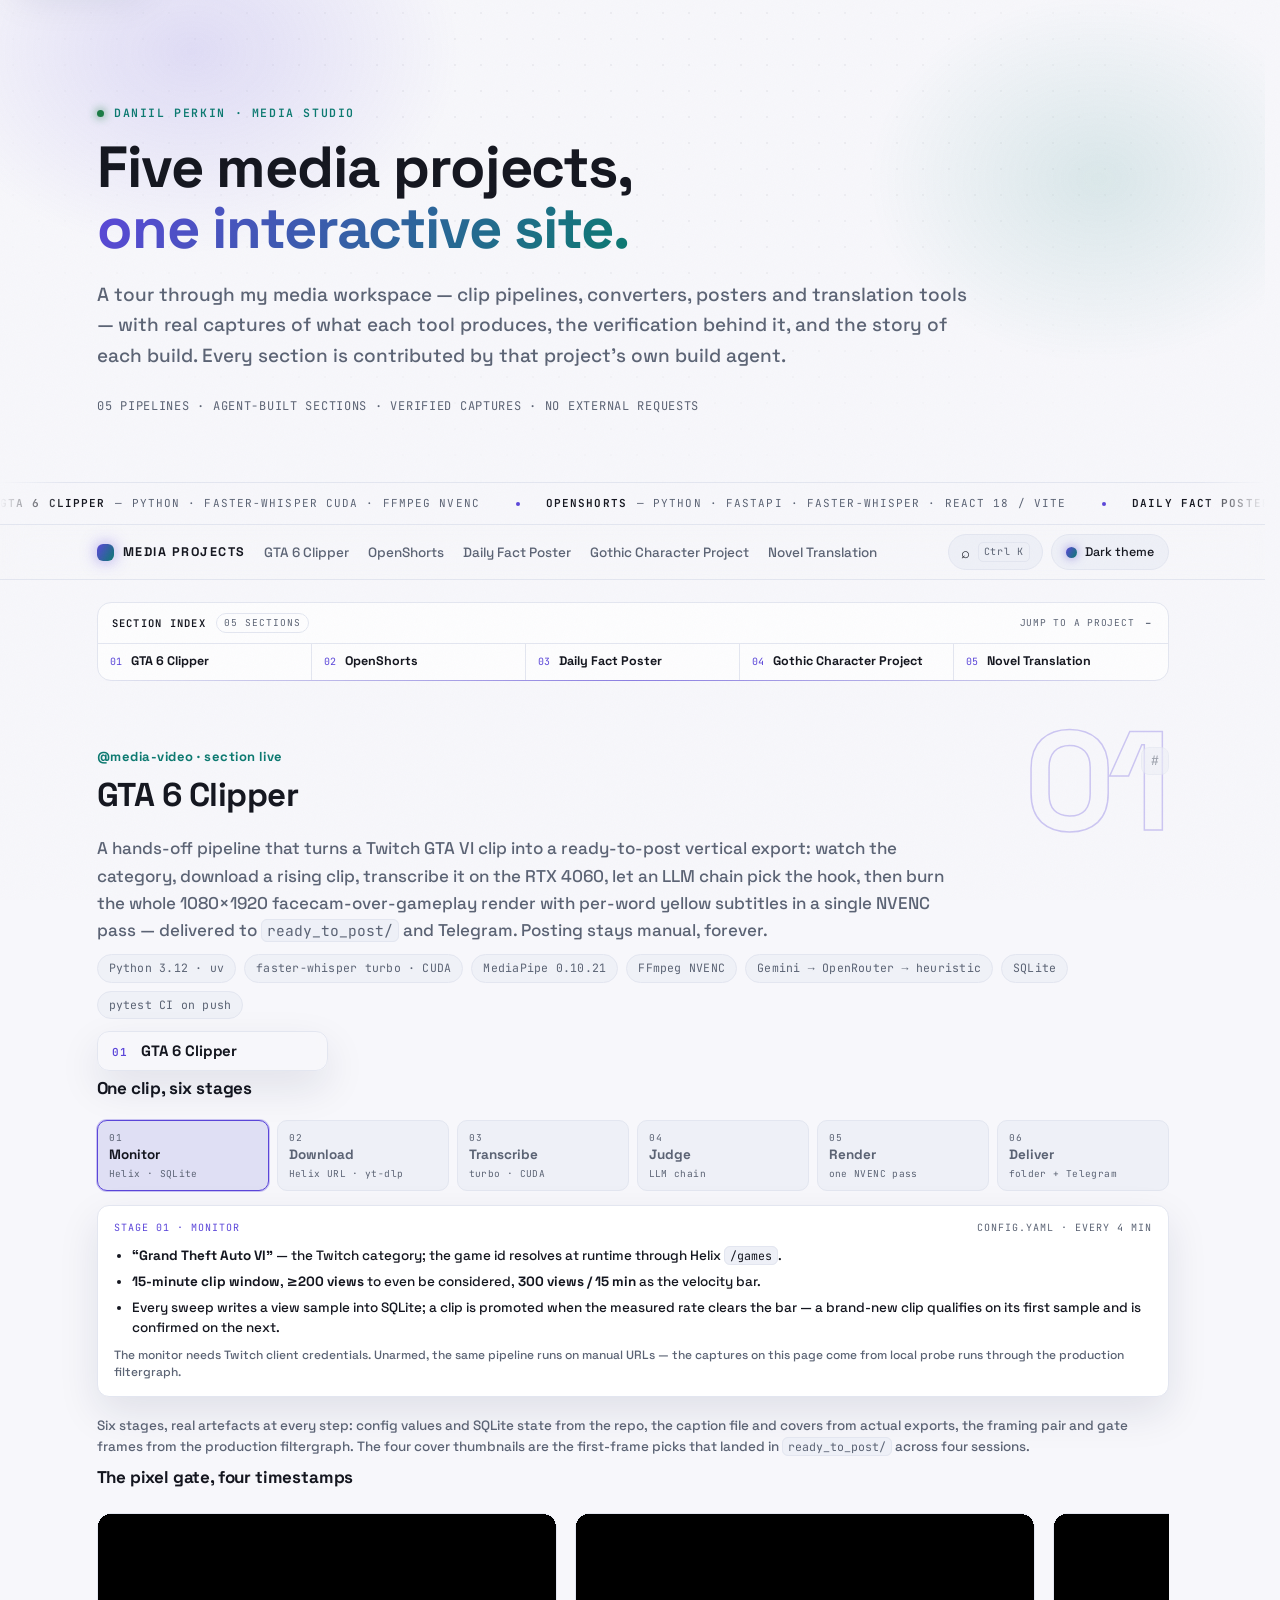
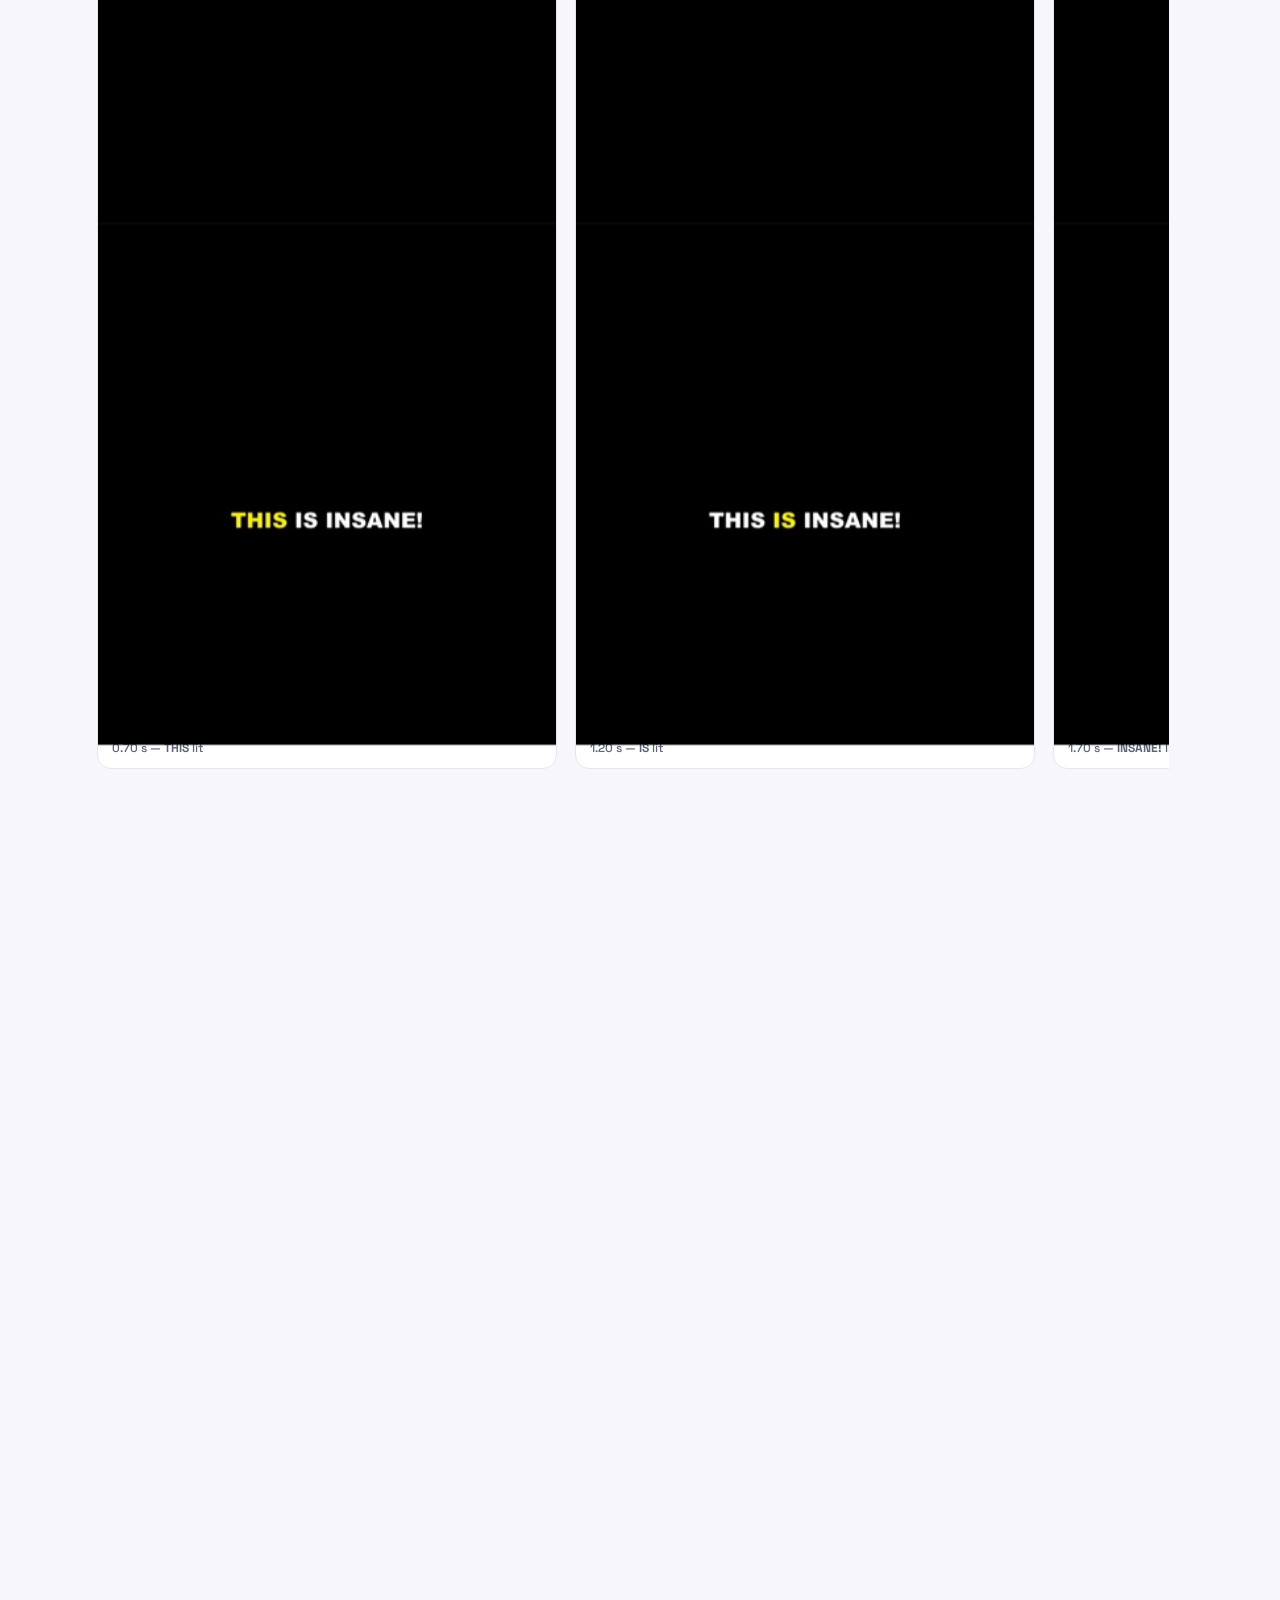
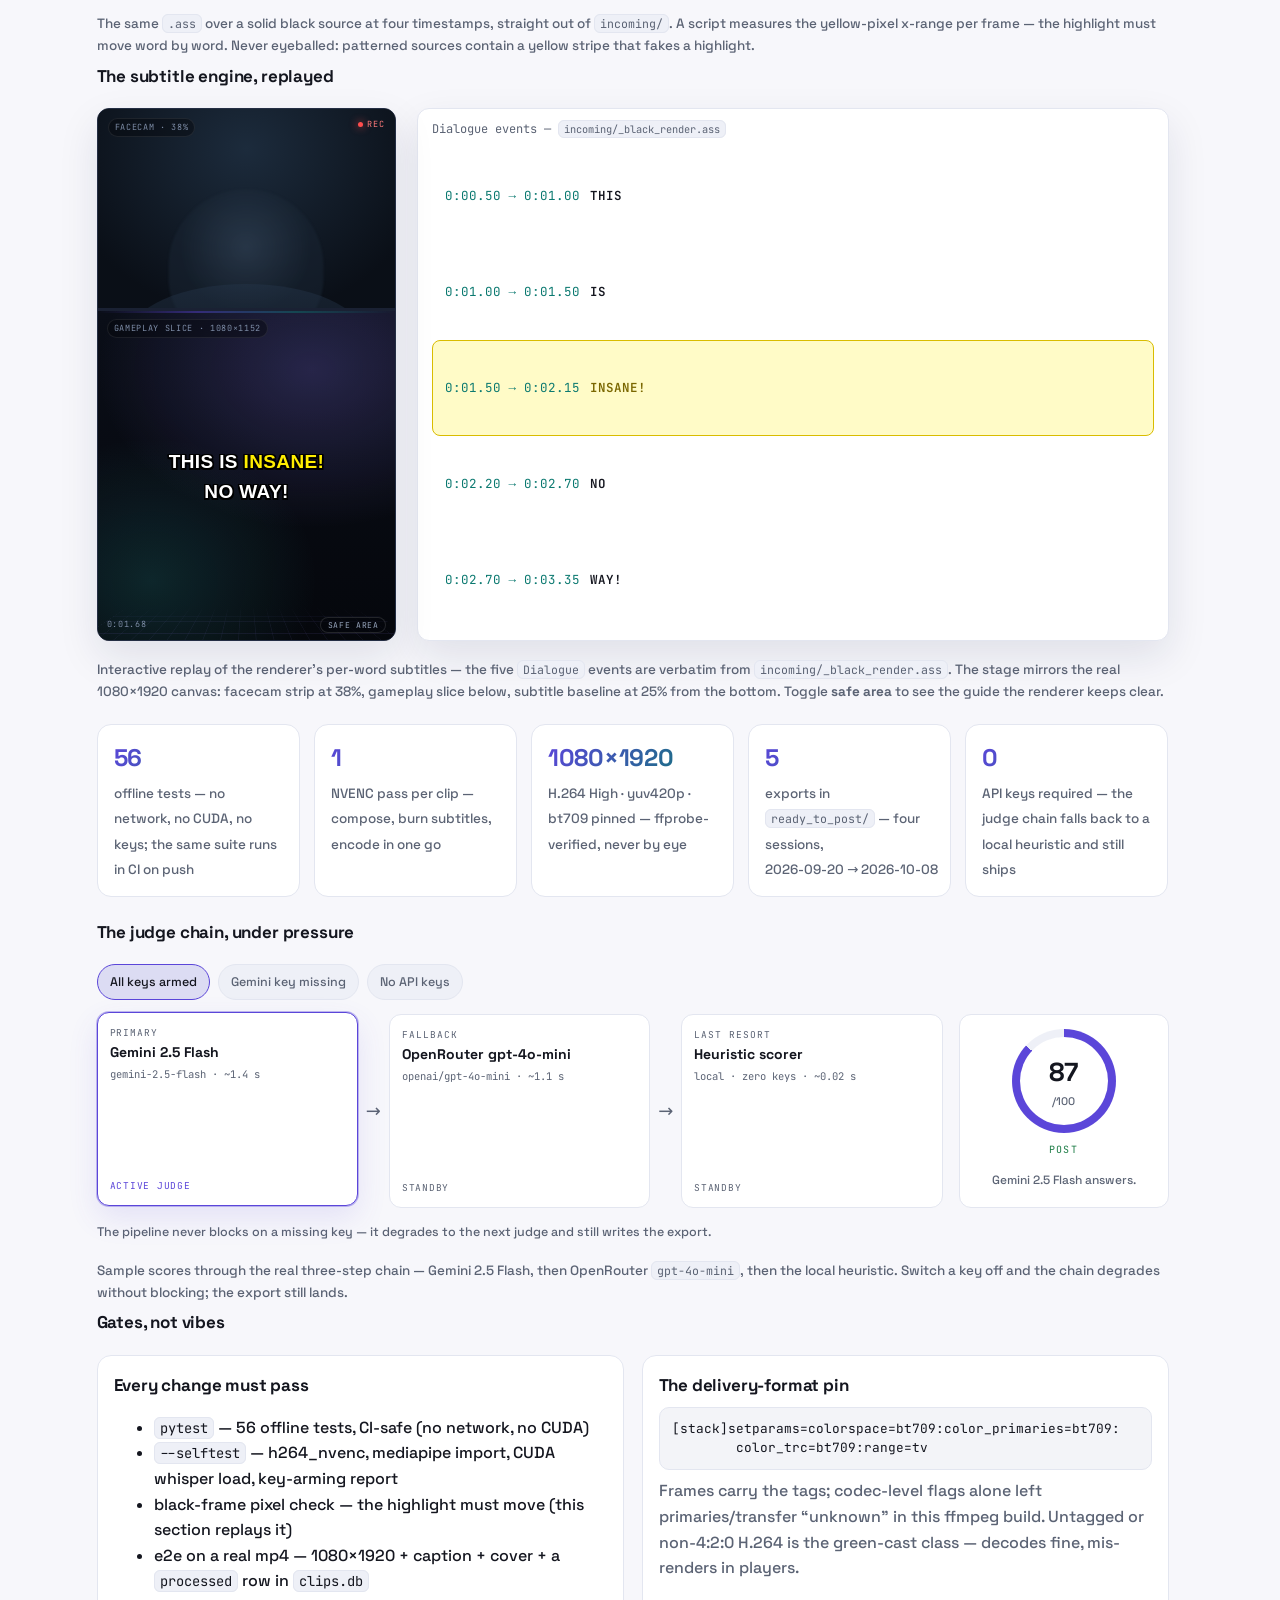
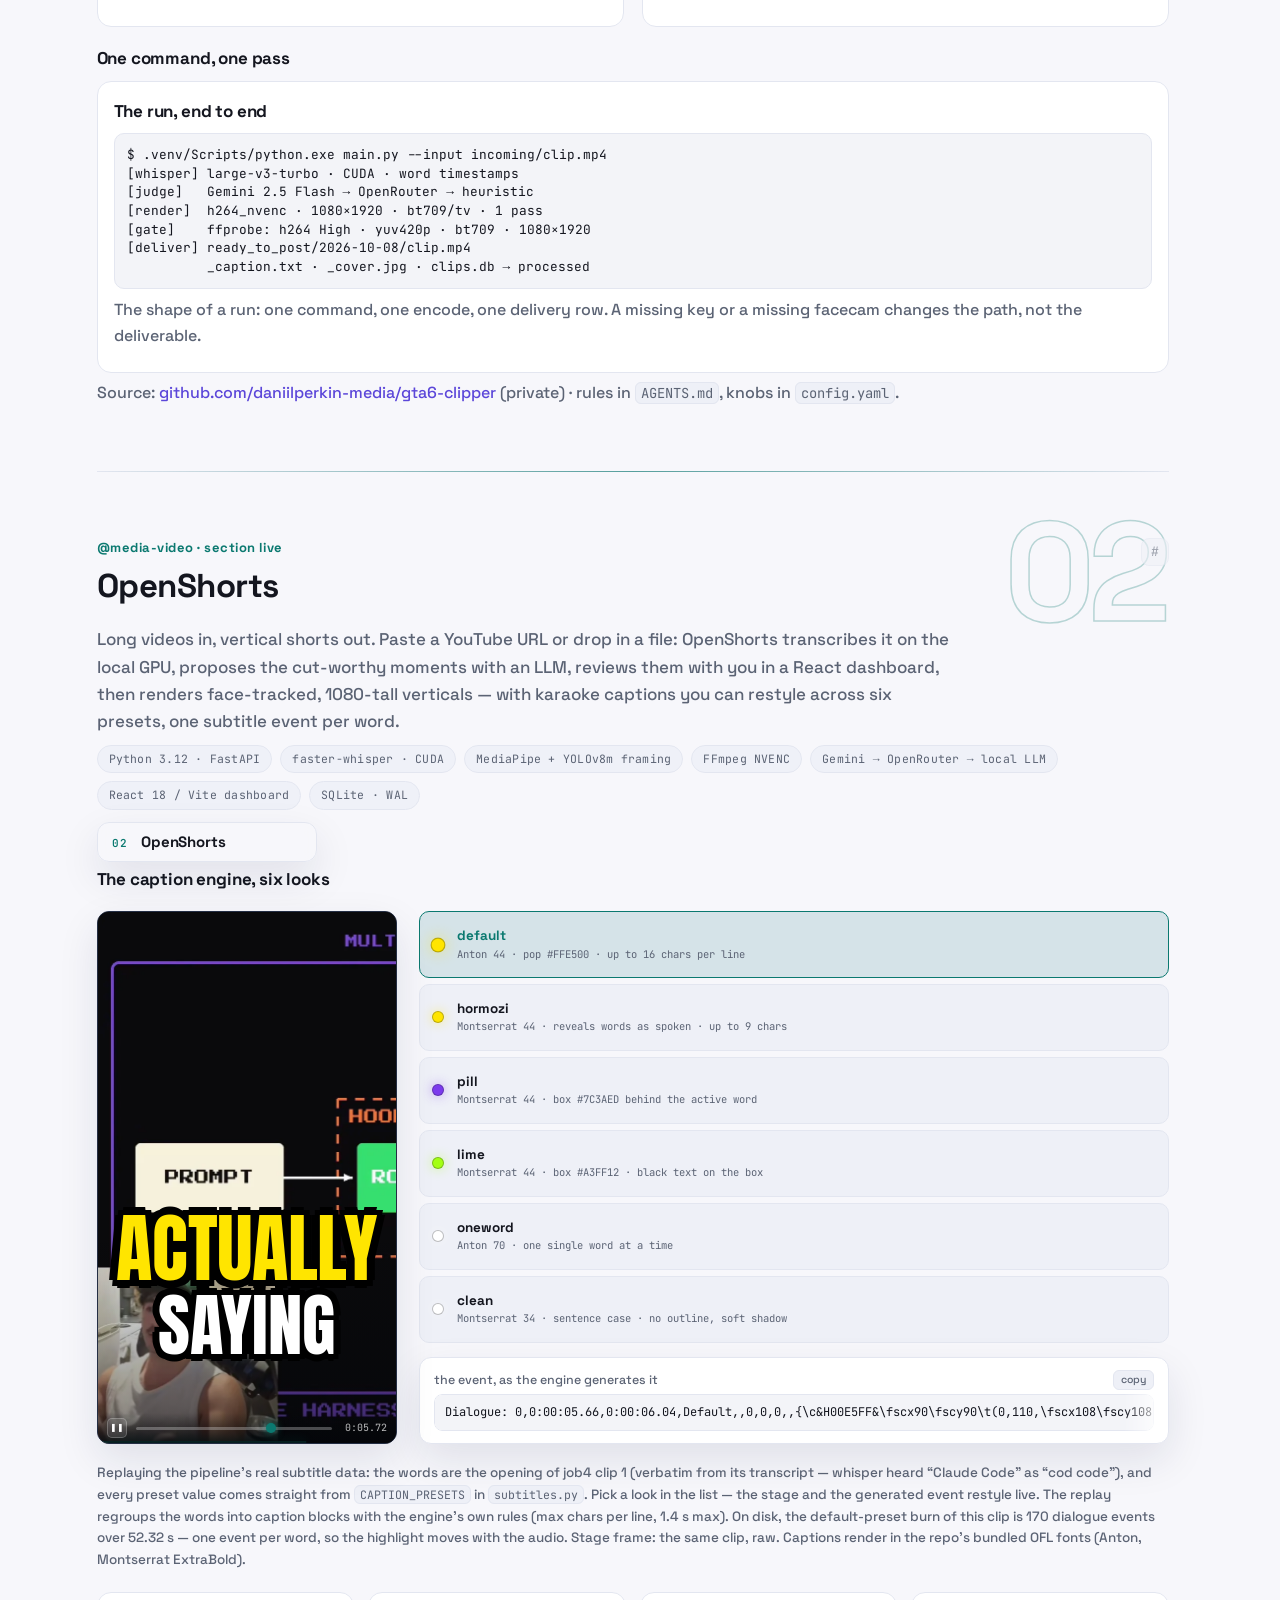
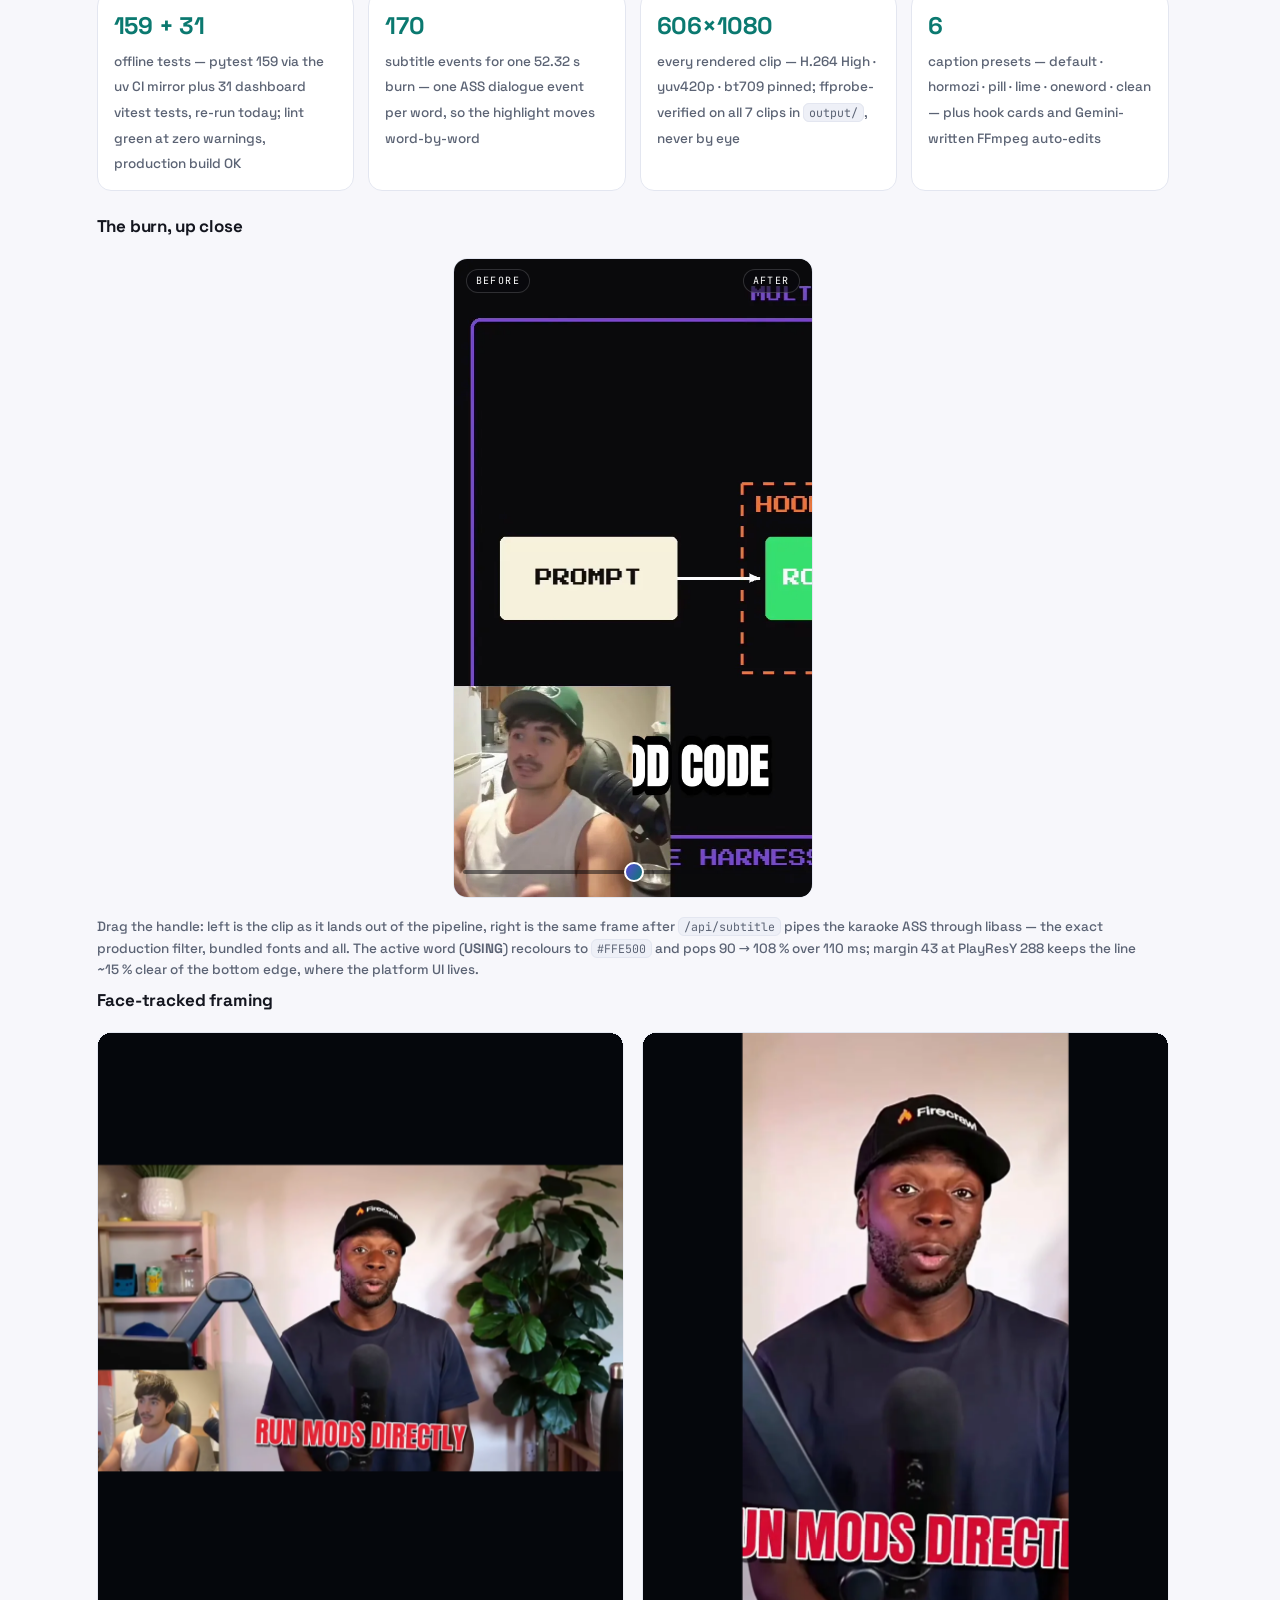
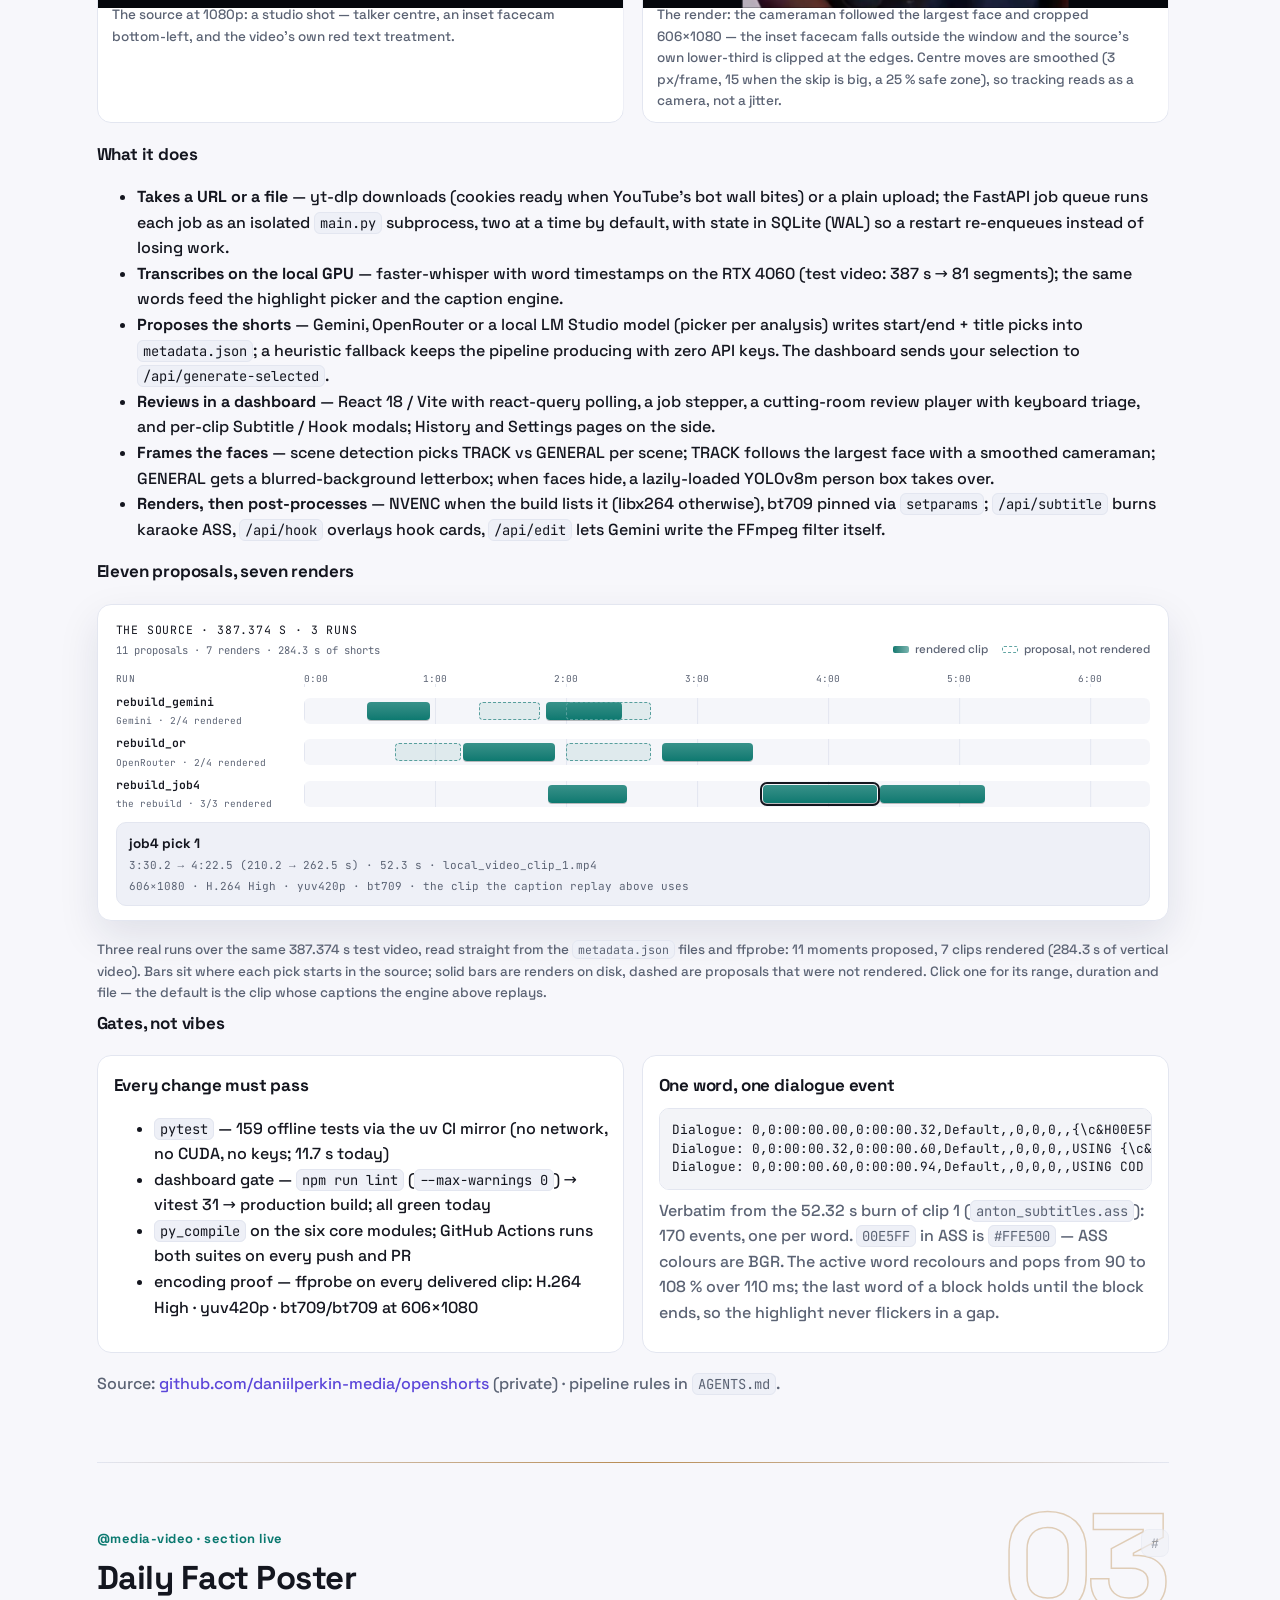
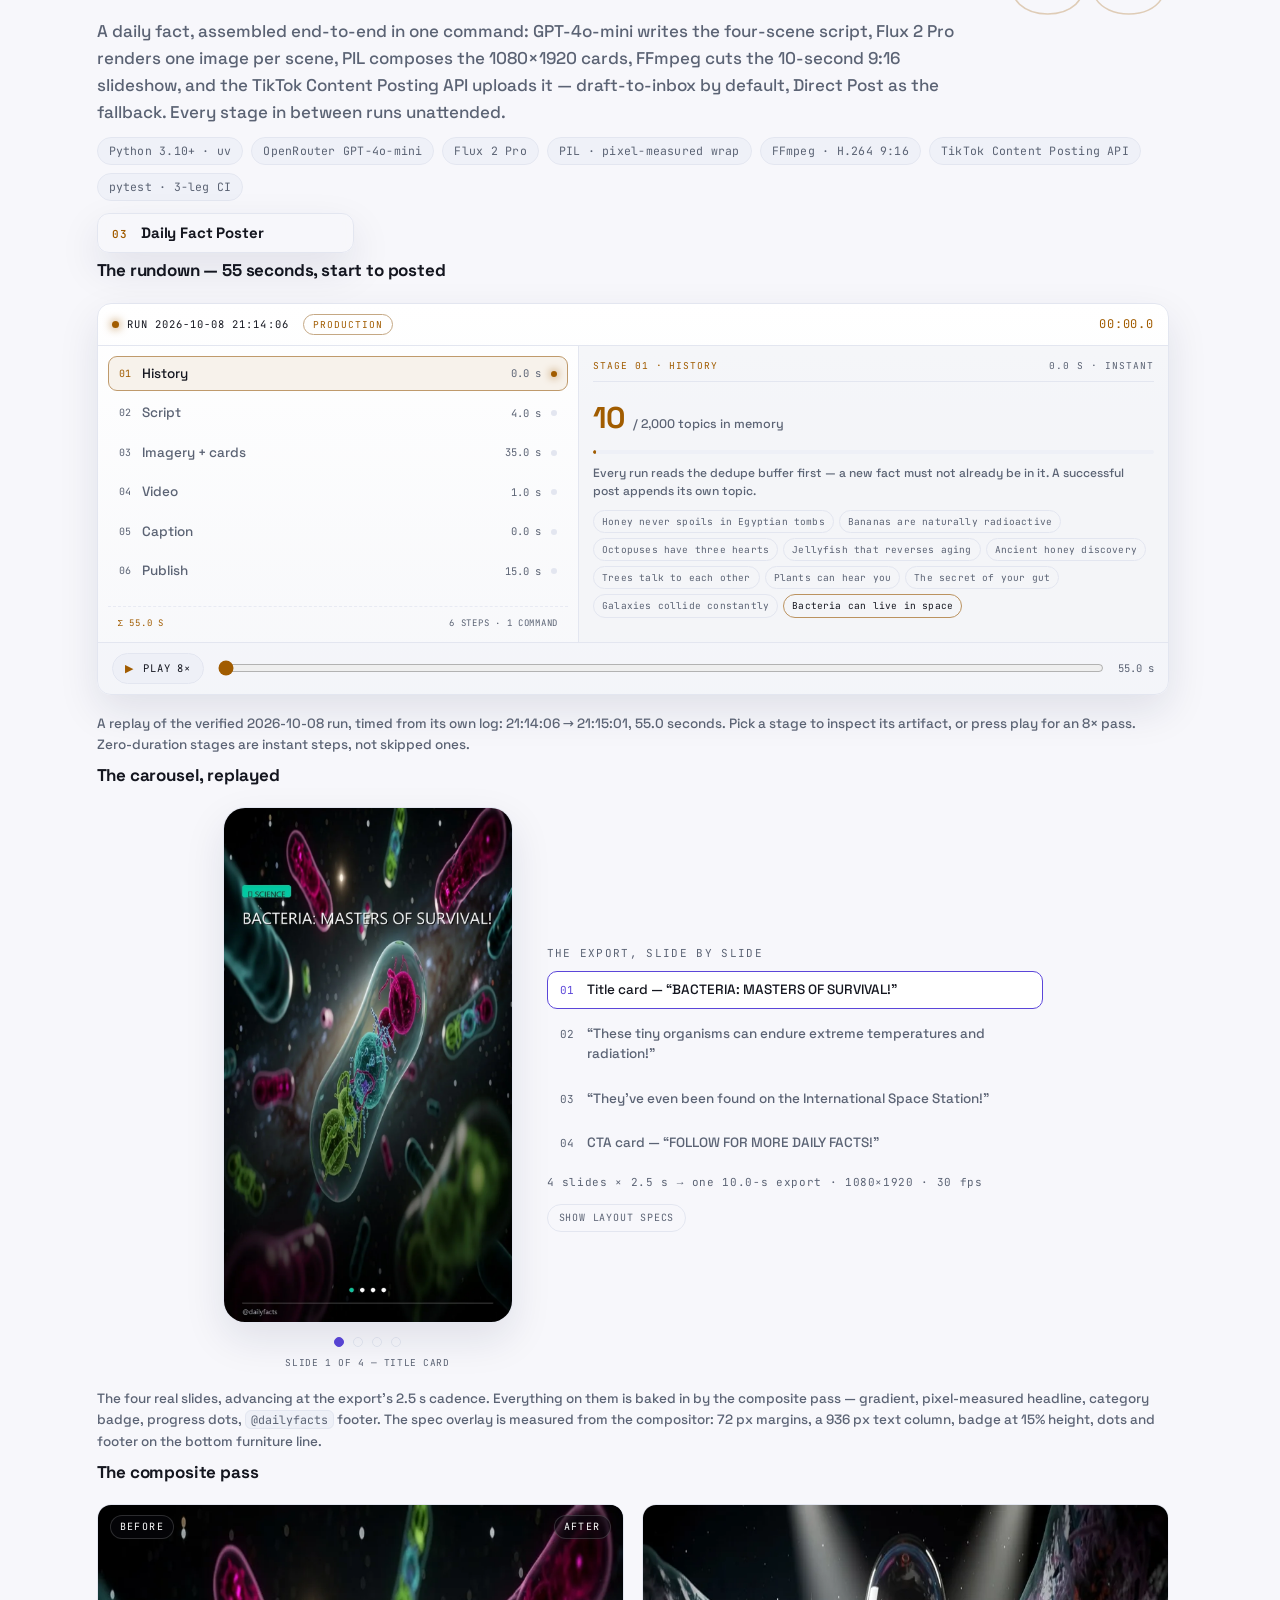
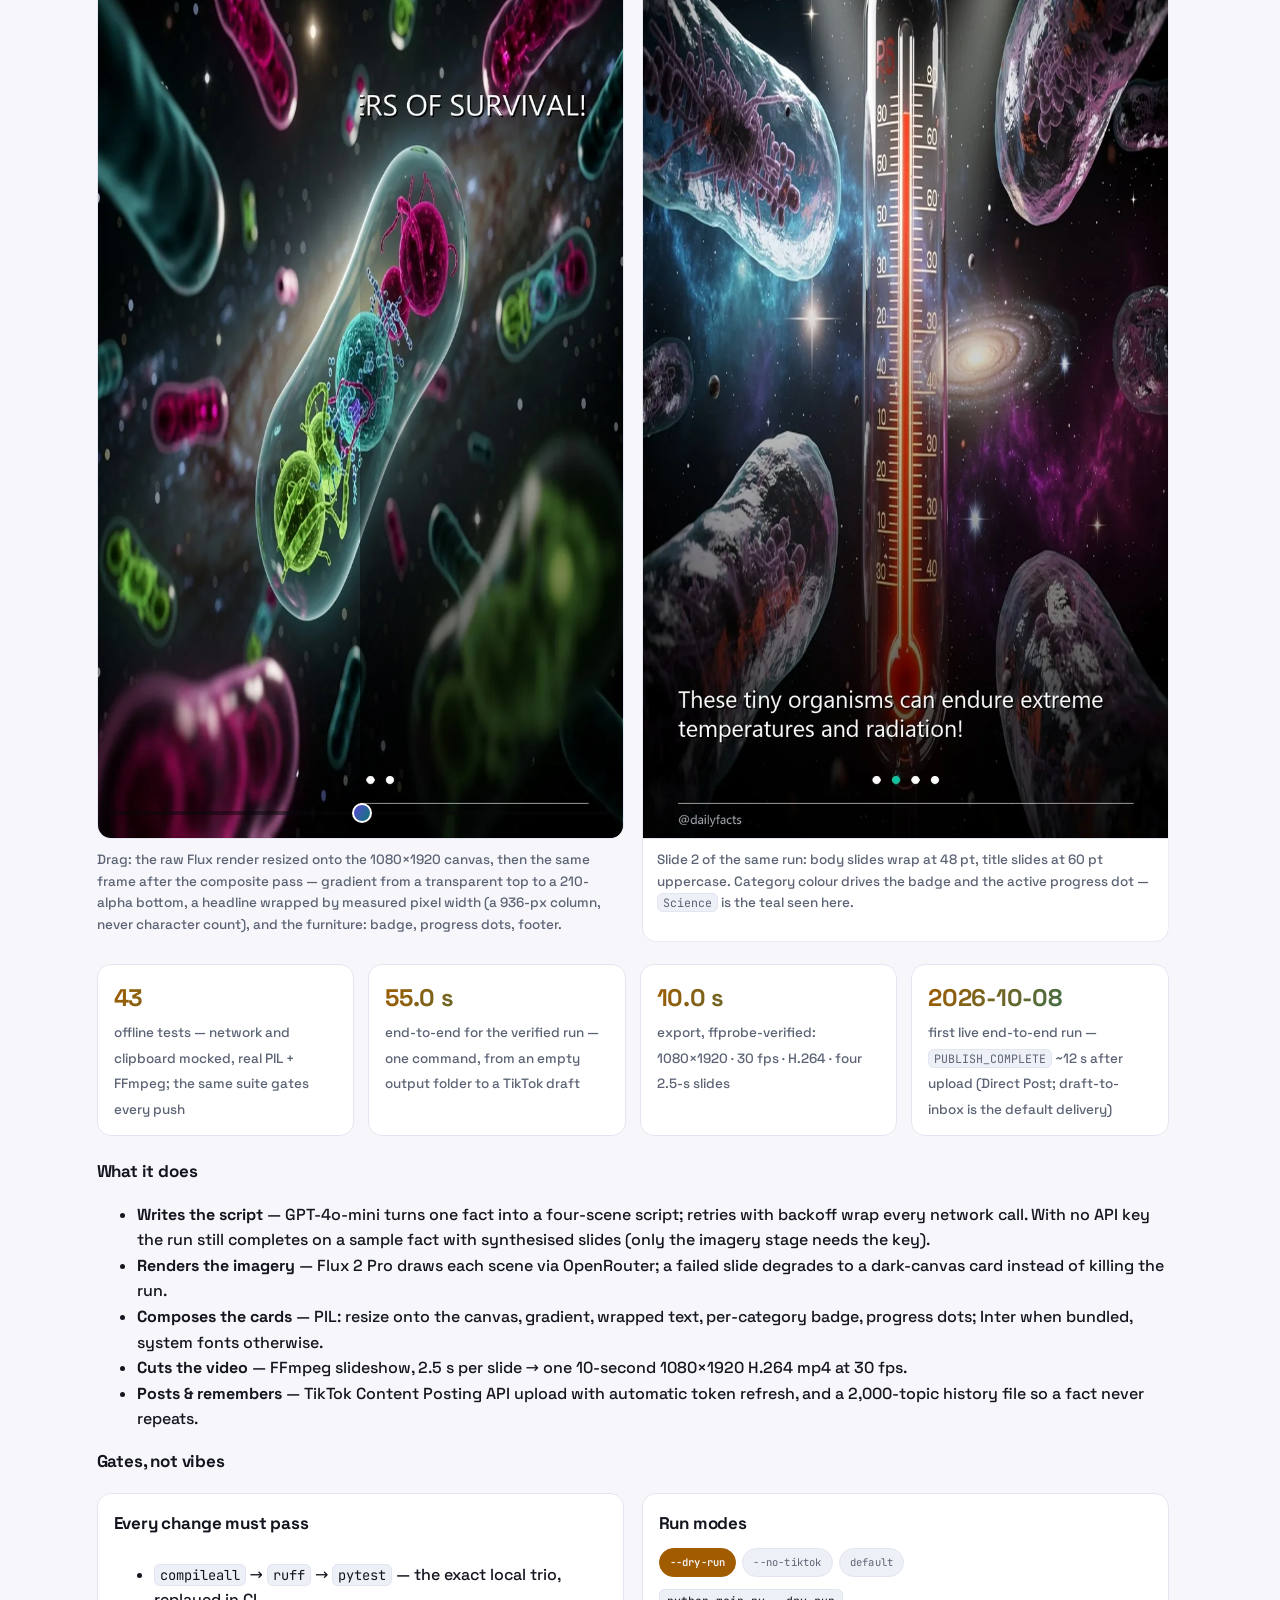
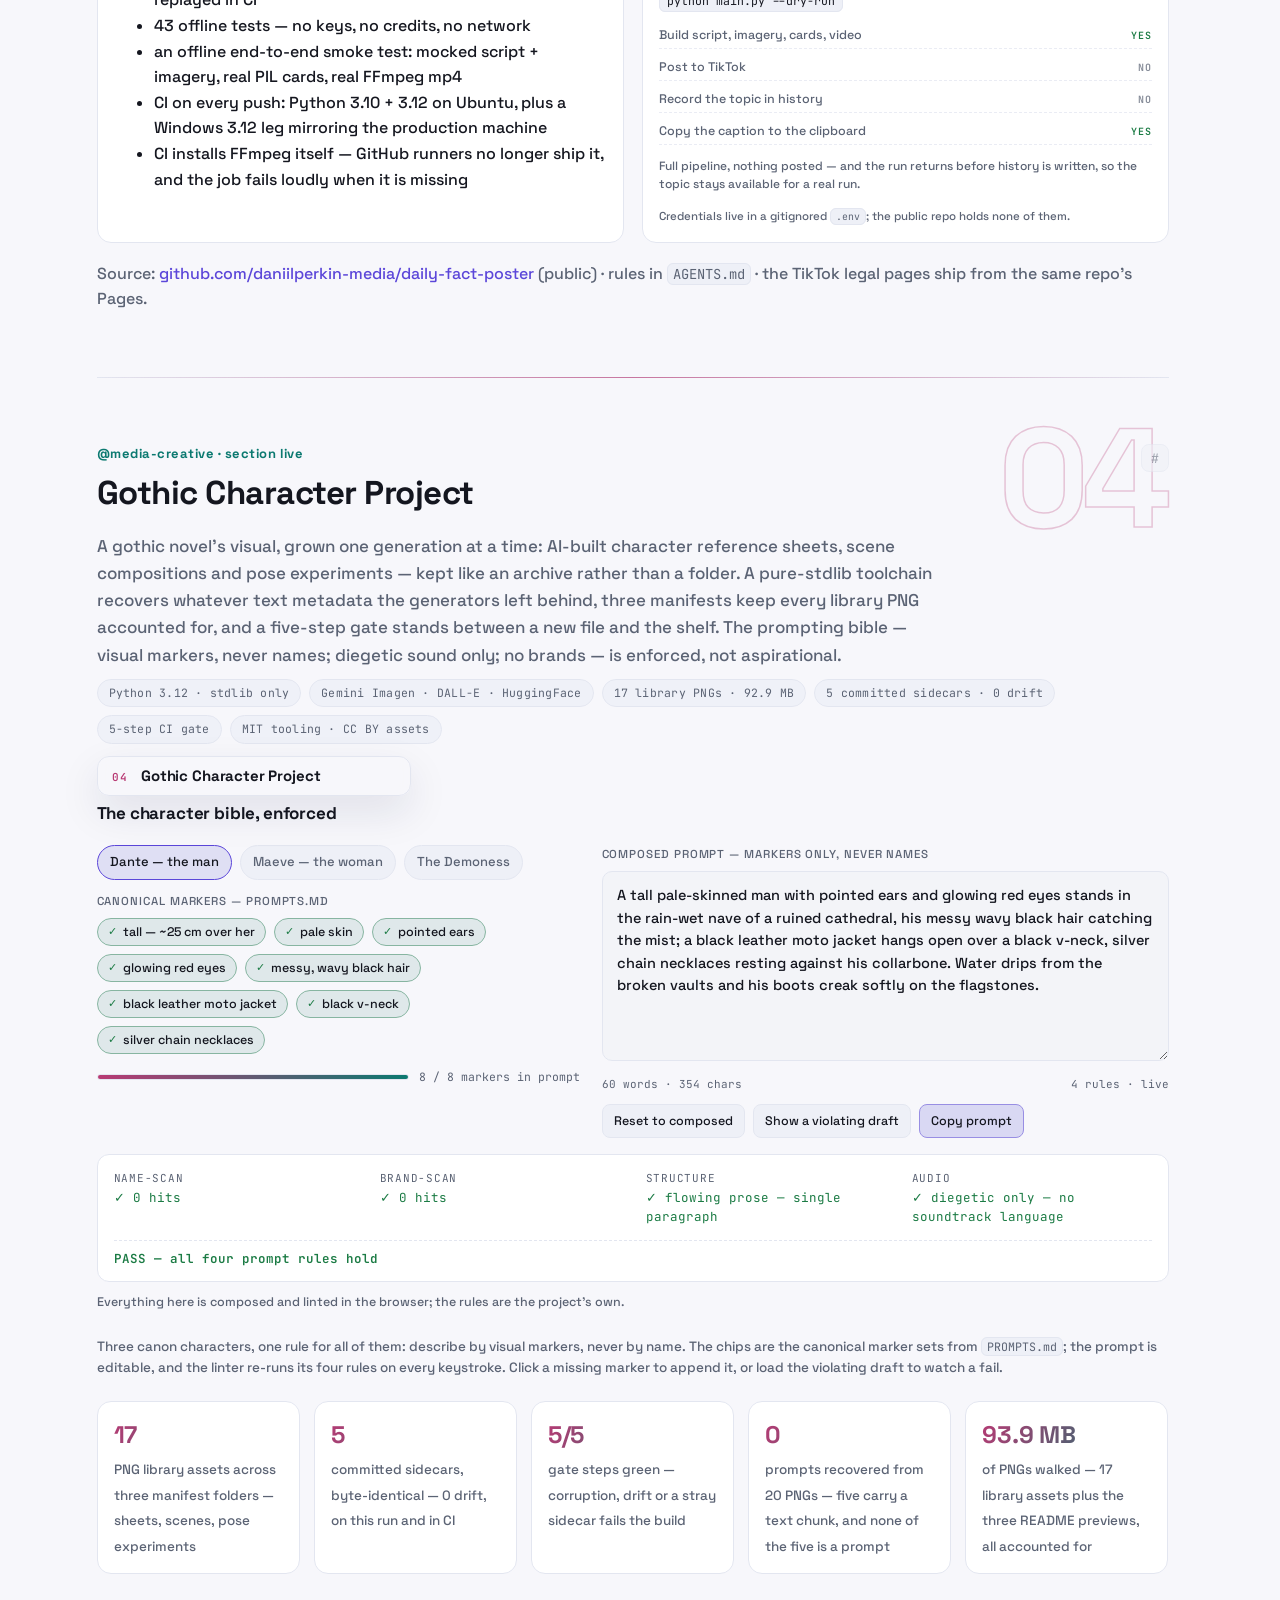
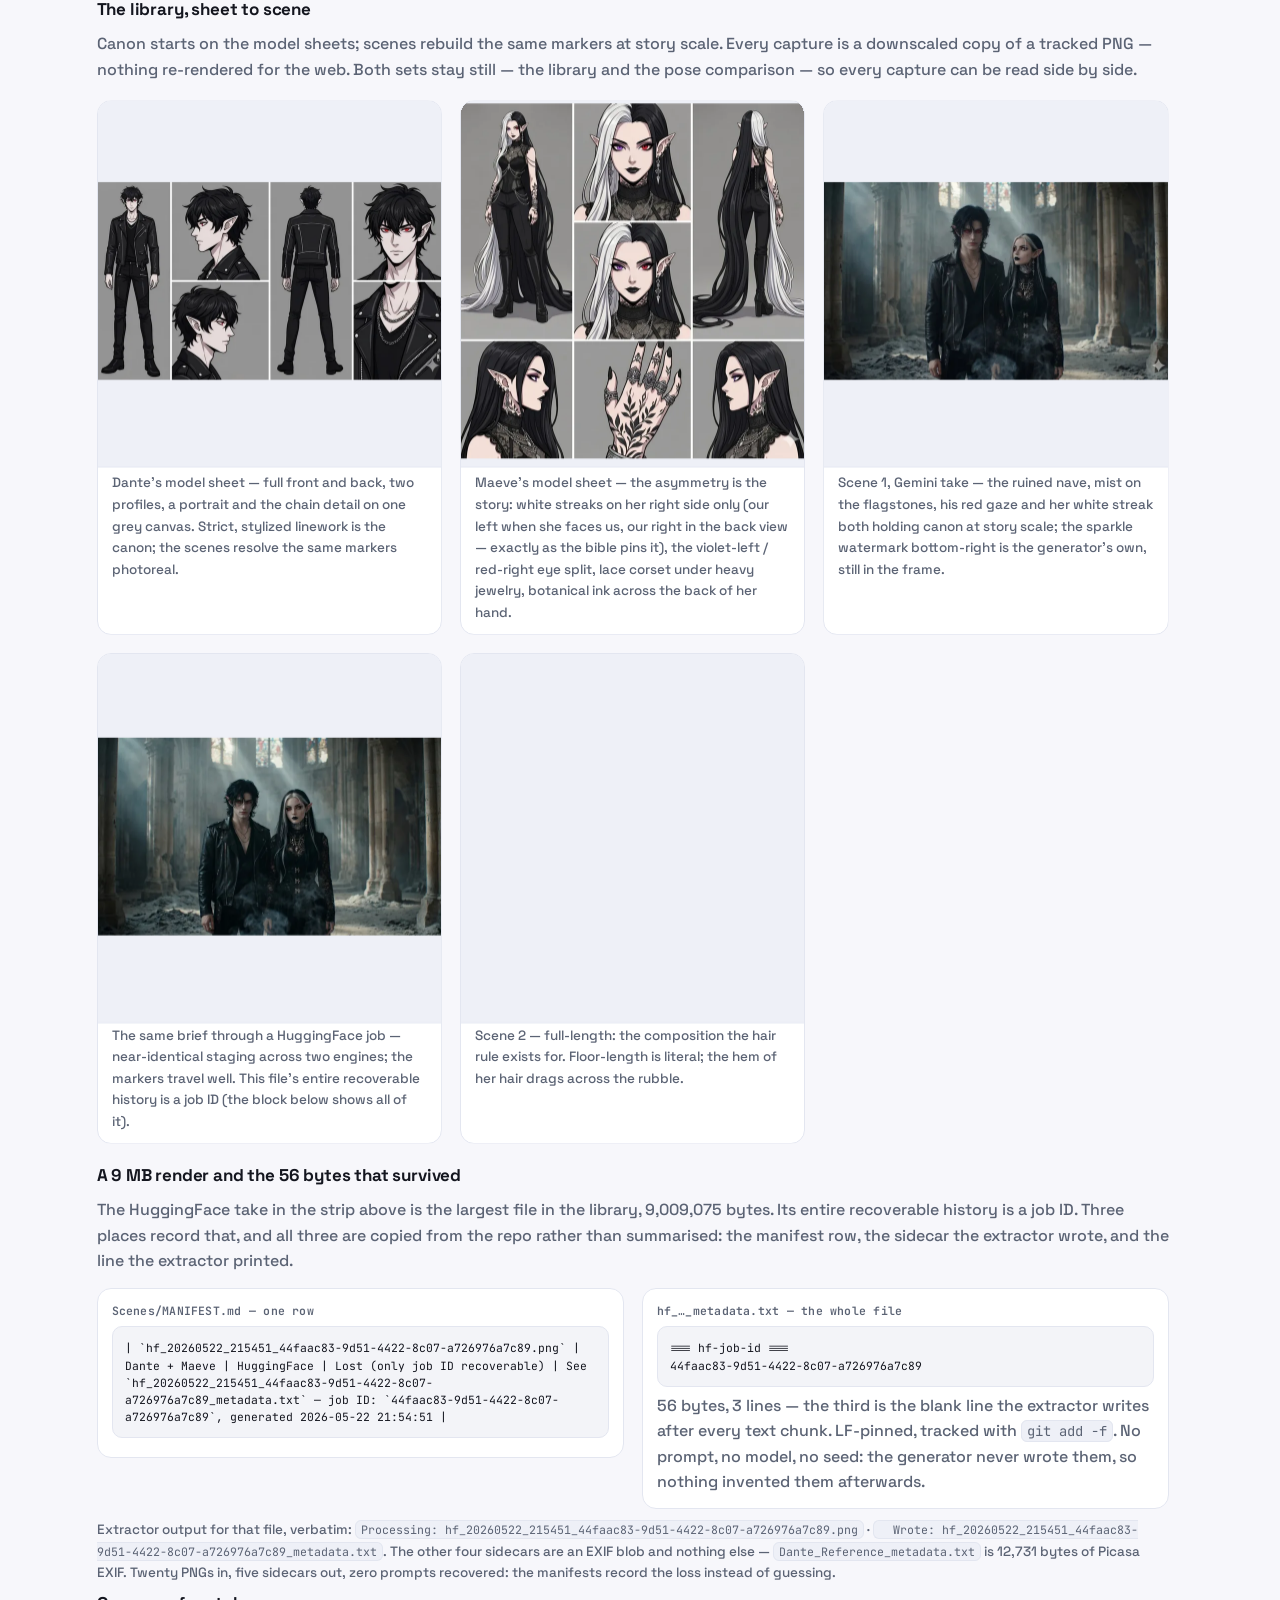
==== commit da320810: "Point both sections at the bot that actually owns them sections.json was updated to list @media-crea" ====
--- a/index.html
+++ b/index.html
@@ -556,7 +556,7 @@
 </section>
 <section class="project" id="gothic-character-project">
   <header class="p-head">
-    <p class="p-owner">@gothic-characters · section live</p>
+    <p class="p-owner">@media-creative · section live</p>
     <h2>Gothic Character Project</h2>
     <p class="p-lede">A gothic novel's visual, grown one generation at a time: AI-built character reference sheets, scene compositions and pose experiments — kept like an archive rather than a folder. A pure-stdlib toolchain recovers whatever text metadata the generators left behind, three manifests keep every library PNG accounted for, and a five-step gate stands between a new file and the shelf. The prompting bible — visual markers, never names; diegetic sound only; no brands — is enforced, not aspirational.</p>
     <p class="chips"><span class="chip">Python 3.12 · stdlib only</span><span class="chip">Gemini Imagen · DALL-E · HuggingFace</span><span class="chip">17 library PNGs · 92.9 MB</span><span class="chip">5 committed sidecars · 0 drift</span><span class="chip">5-step CI gate</span><span class="chip">MIT tooling · CC BY assets</span></p>
@@ -687,7 +687,7 @@
 </section>
 <section class="project" id="novel-translation">
   <header class="p-head">
-    <p class="p-owner">@novel-translation · section live</p>
+    <p class="p-owner">@media-creative · section live</p>
     <h2>Novel Translation</h2>
     <p class="p-lede">A small Python pipeline that prepares any novel EPUB for LLM translation and reassembles the result: extract → clean → split into <code>&lt;&lt;&lt;PART n&gt;&gt;&gt;</code>-marked batches → verify → translate (by hand in any chat UI, or via API) → assemble back into a book. It grew out of a real English→Ukrainian novel run — 215 chapters into 43 batch files — and ships a public-domain demo book so the whole round trip reproduces offline.</p>
     <p class="chips">
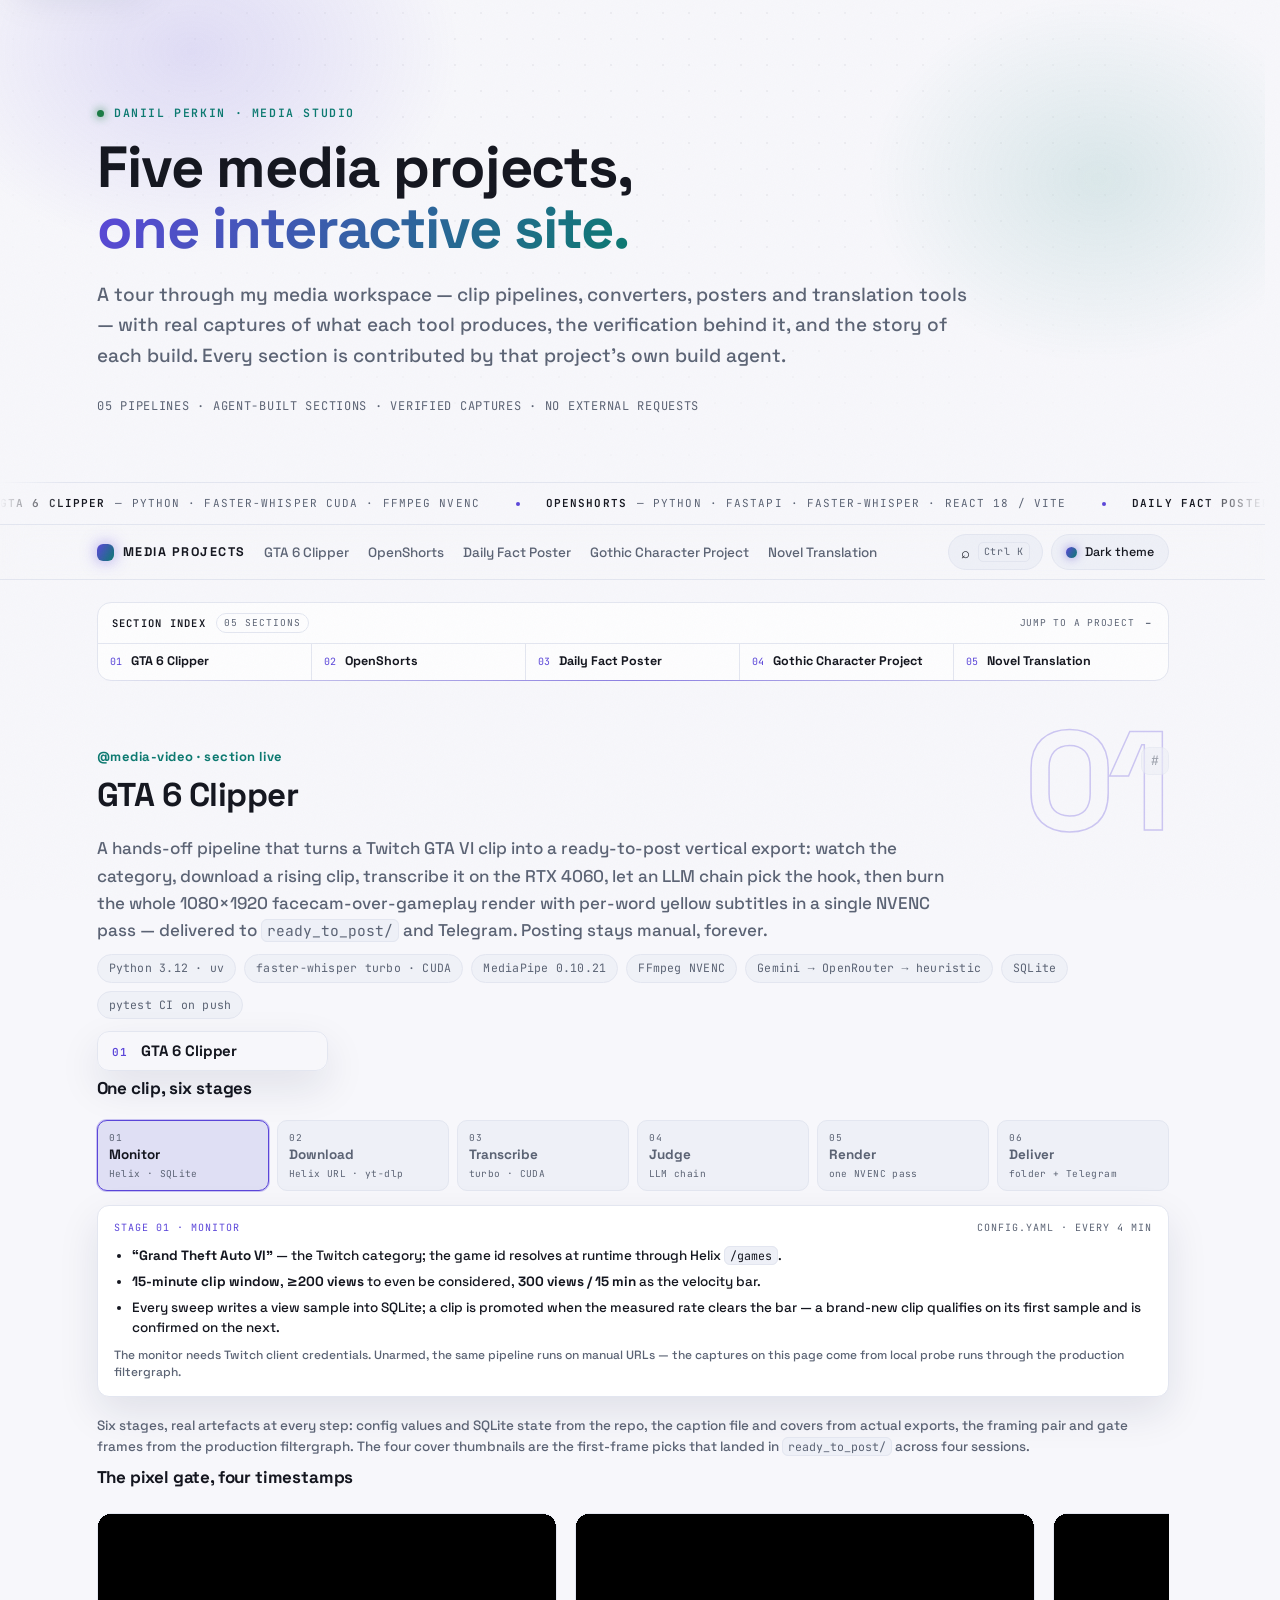
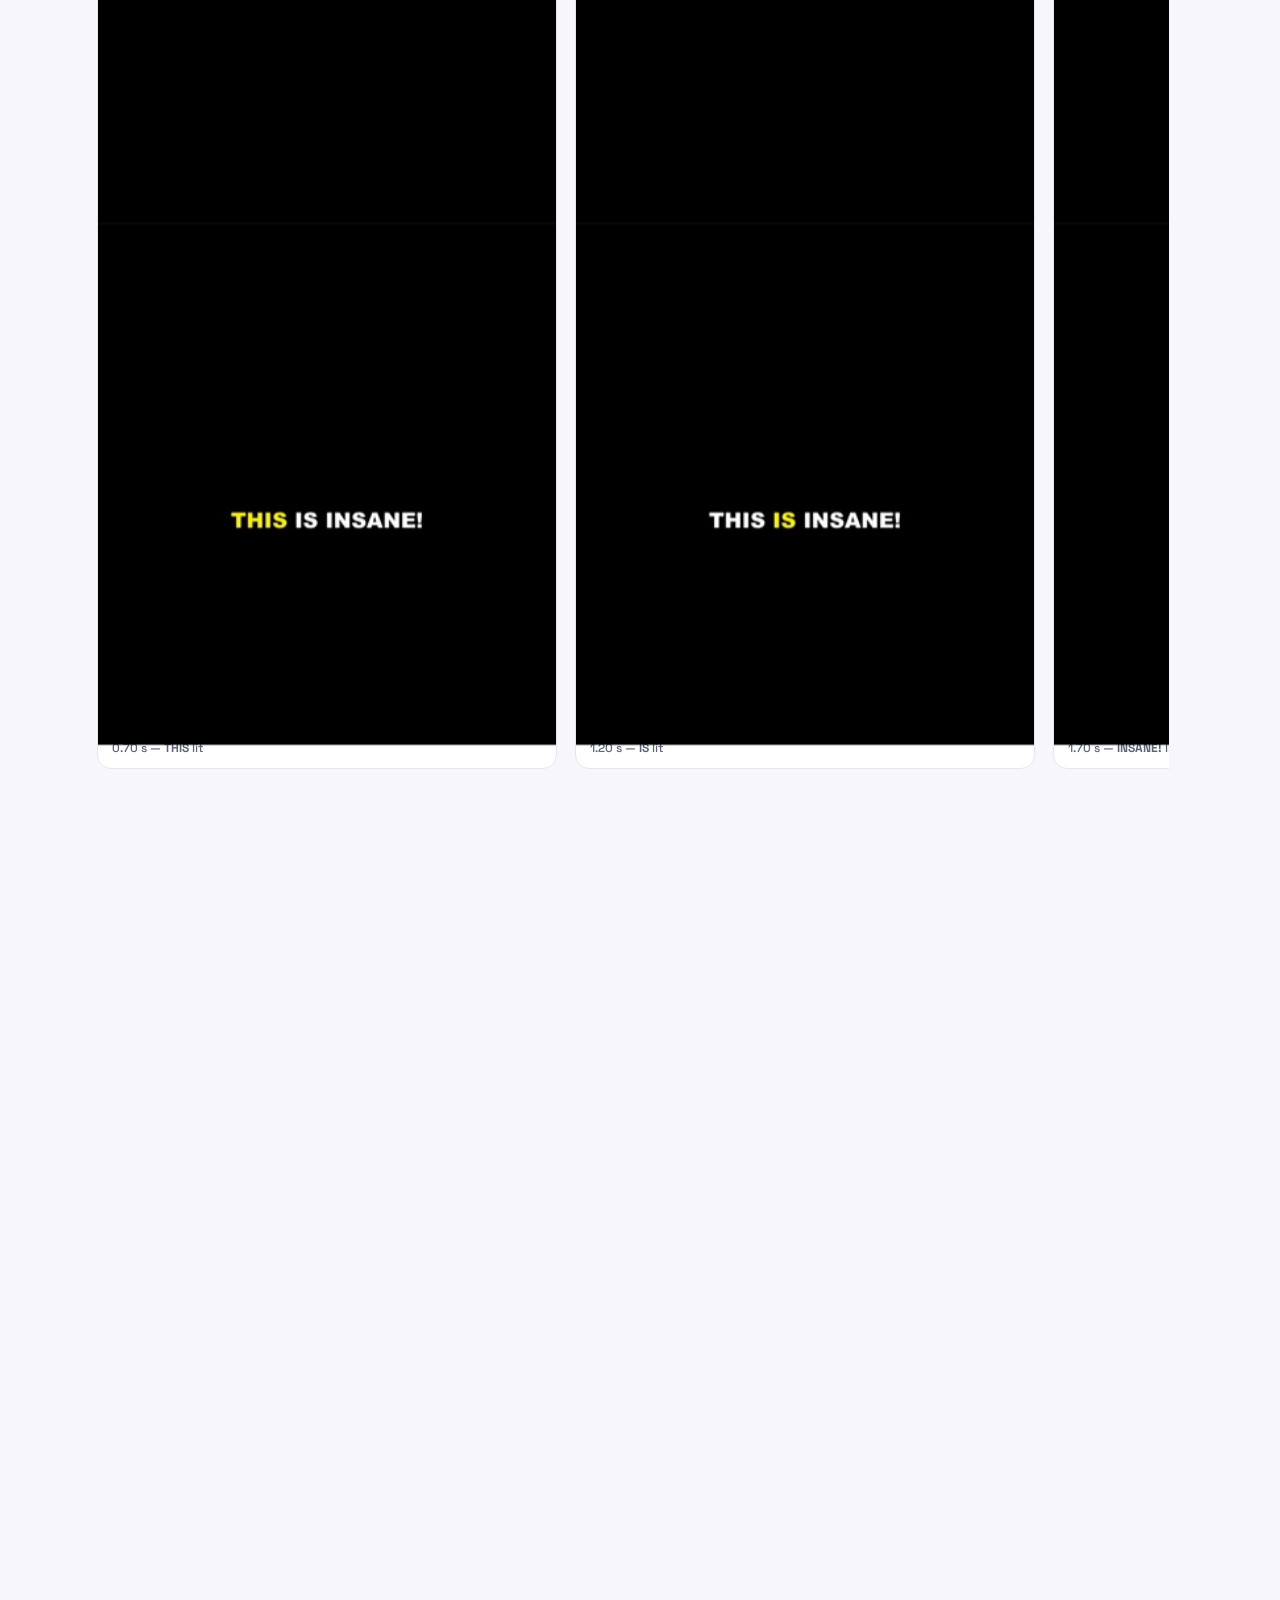
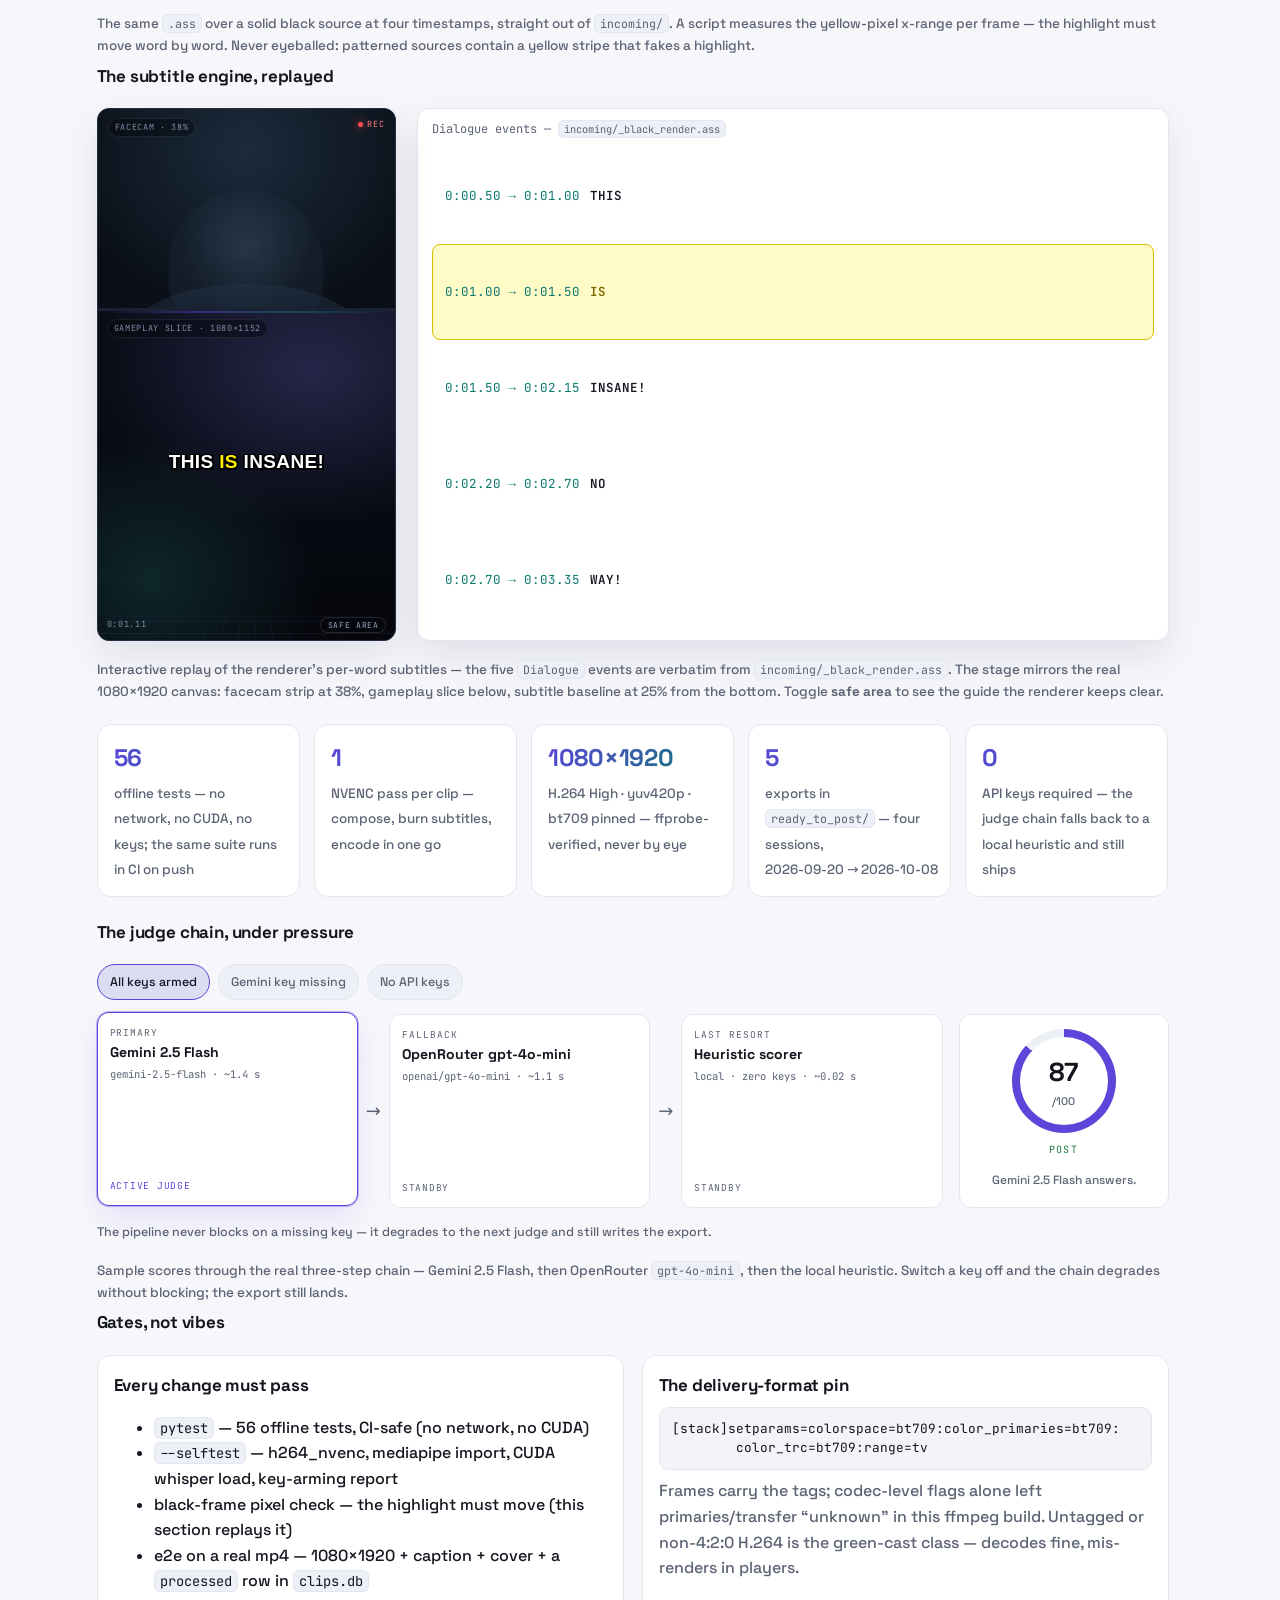
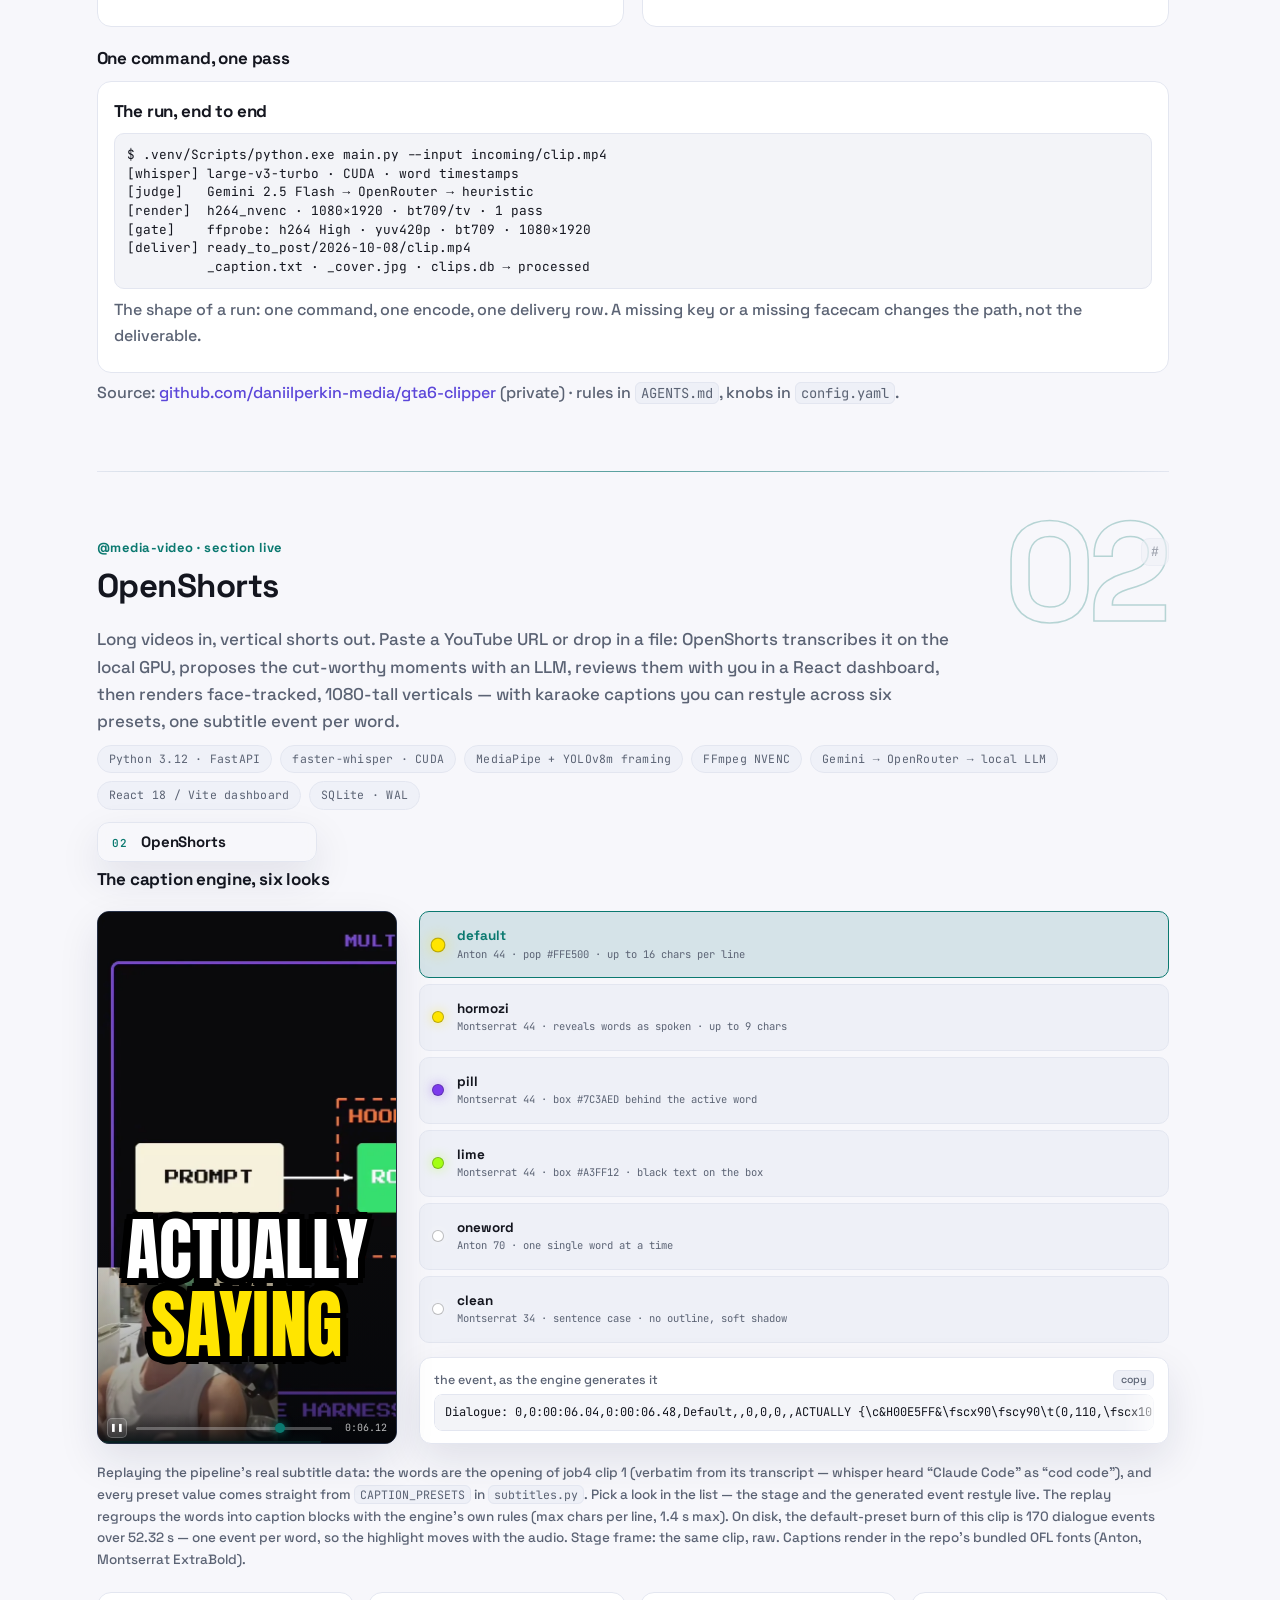
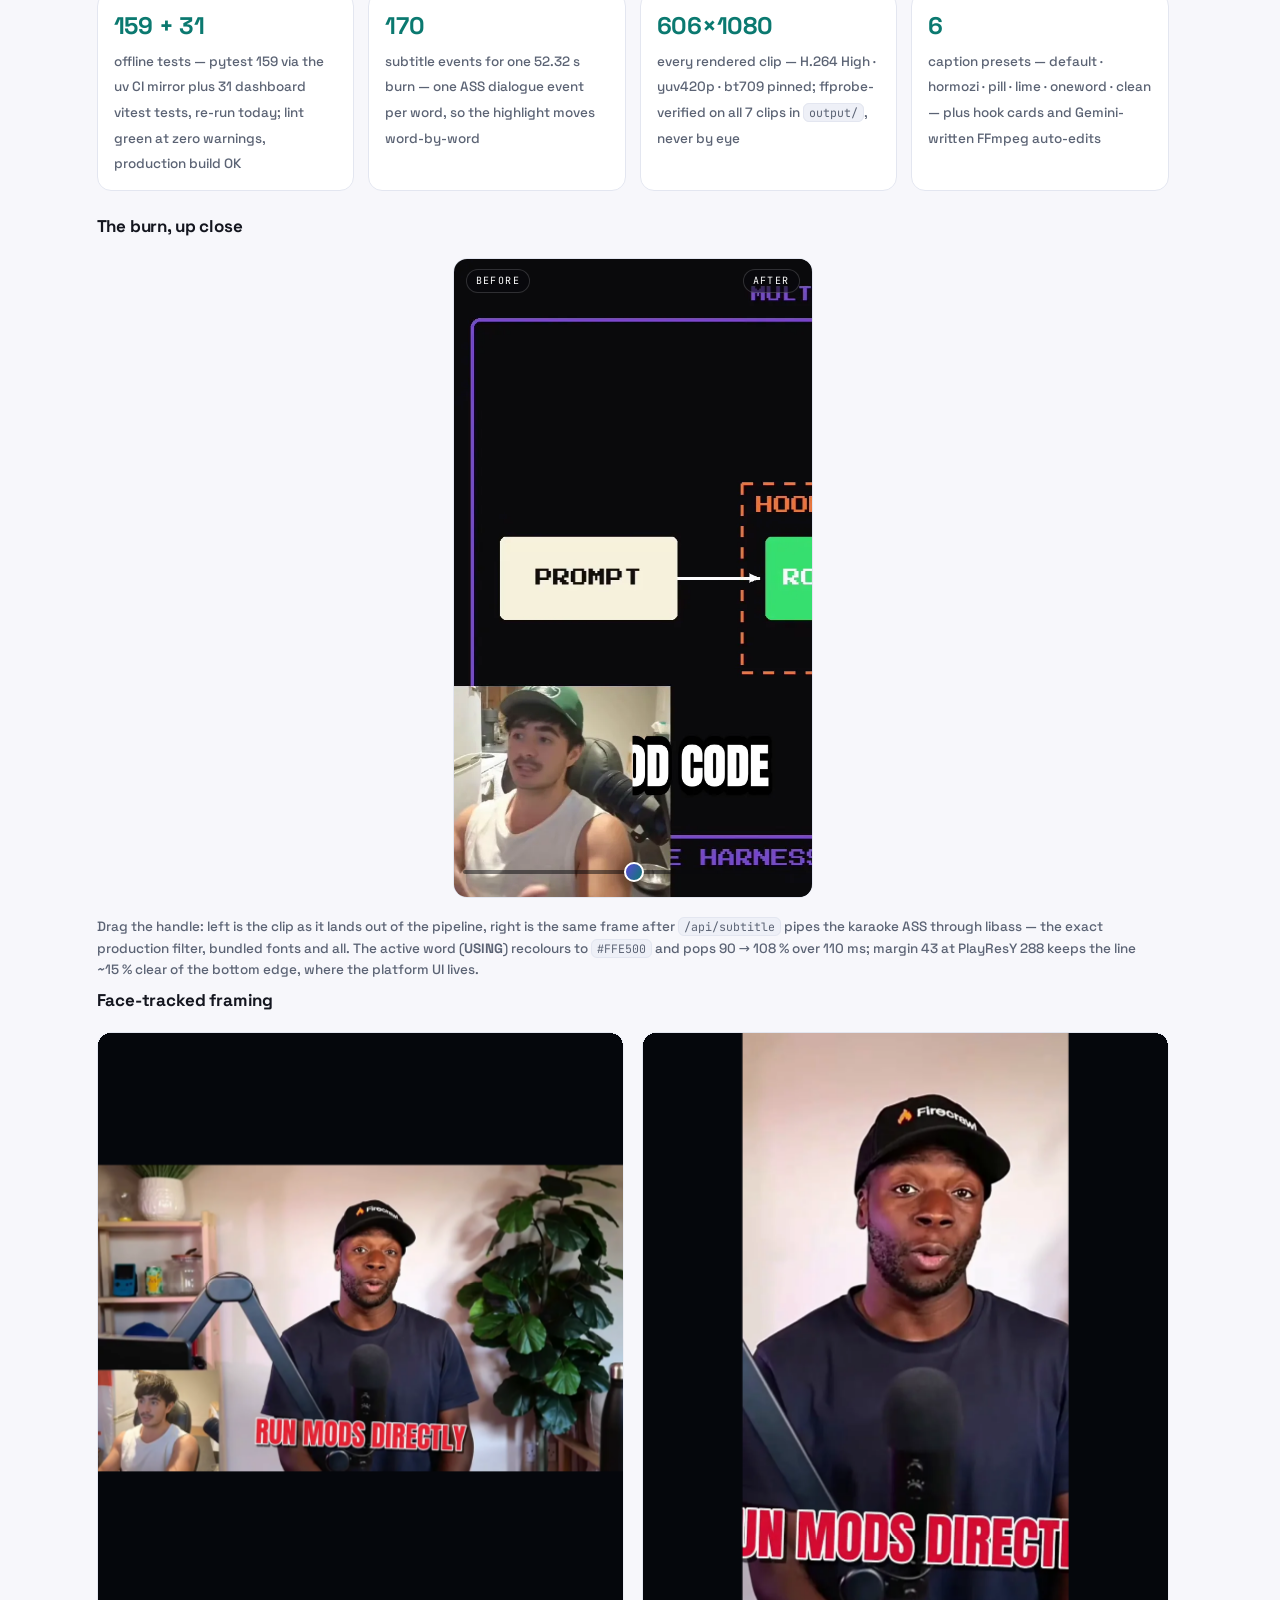
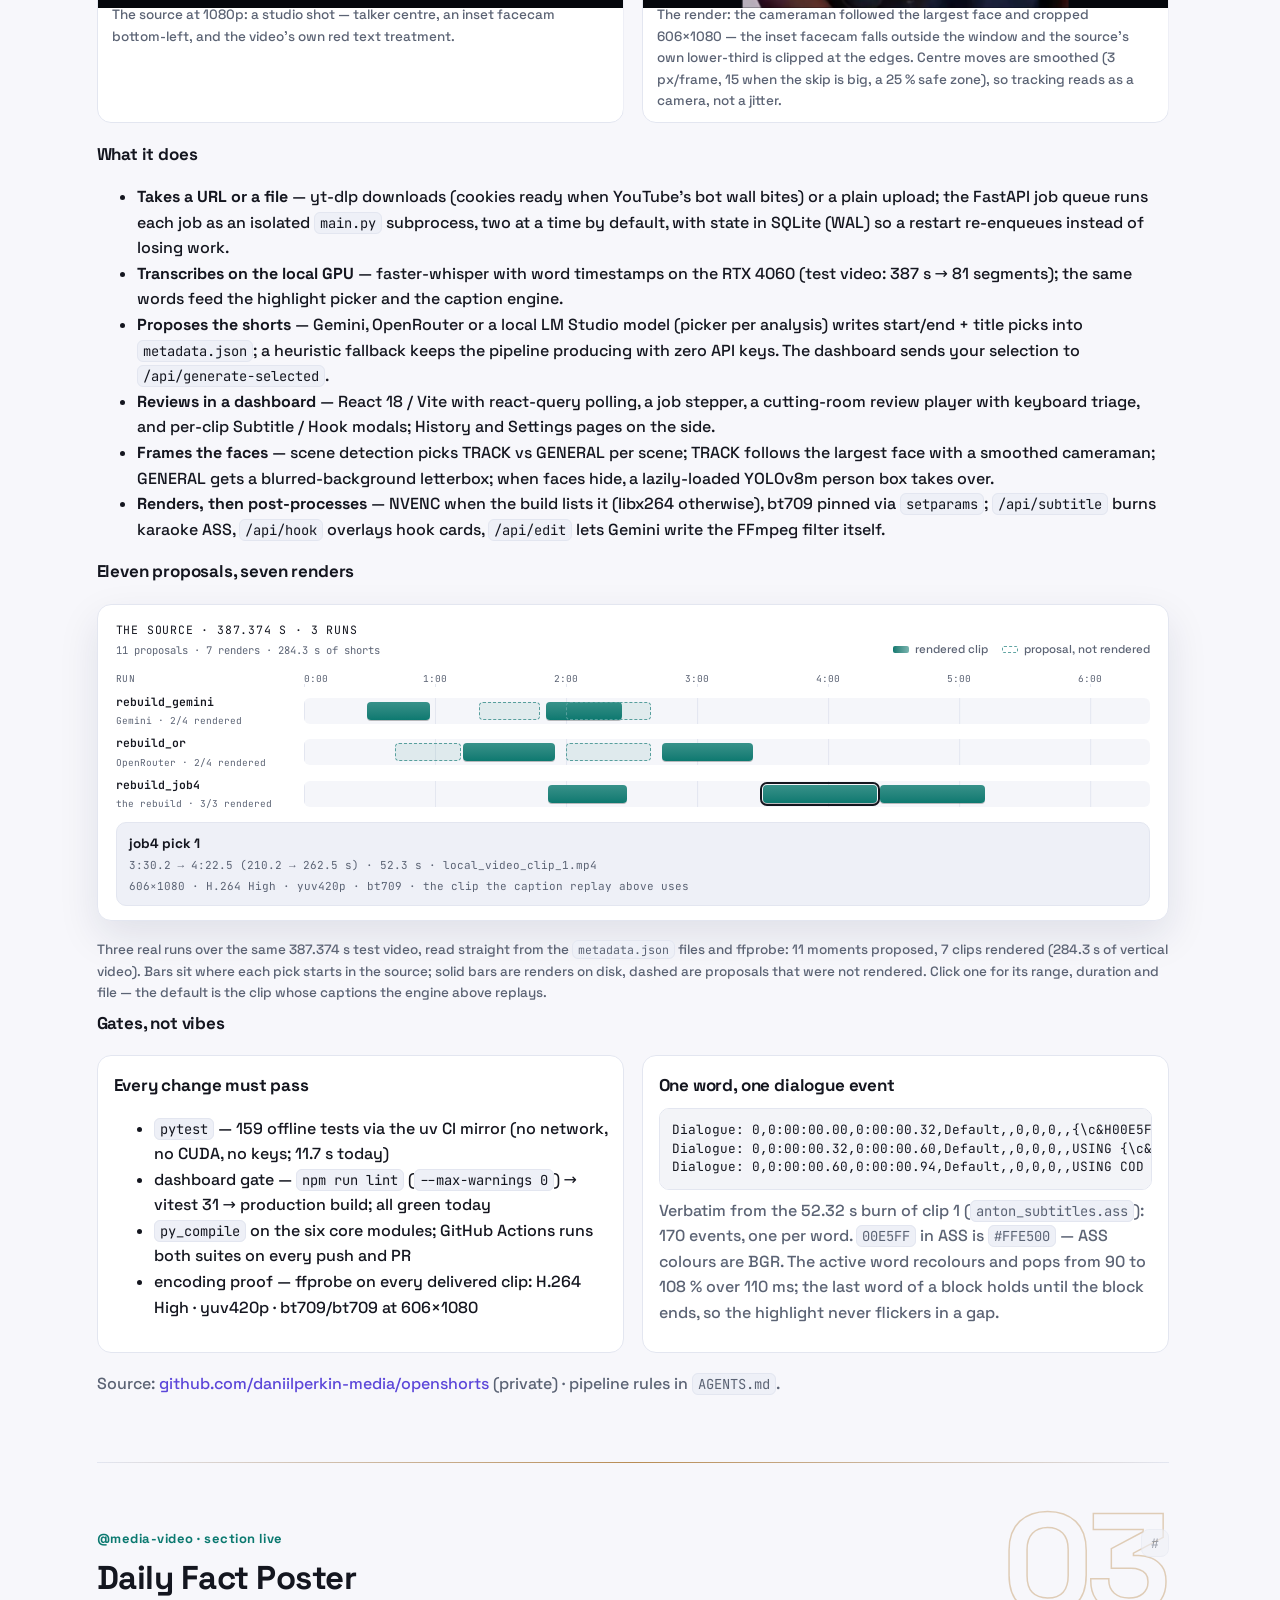
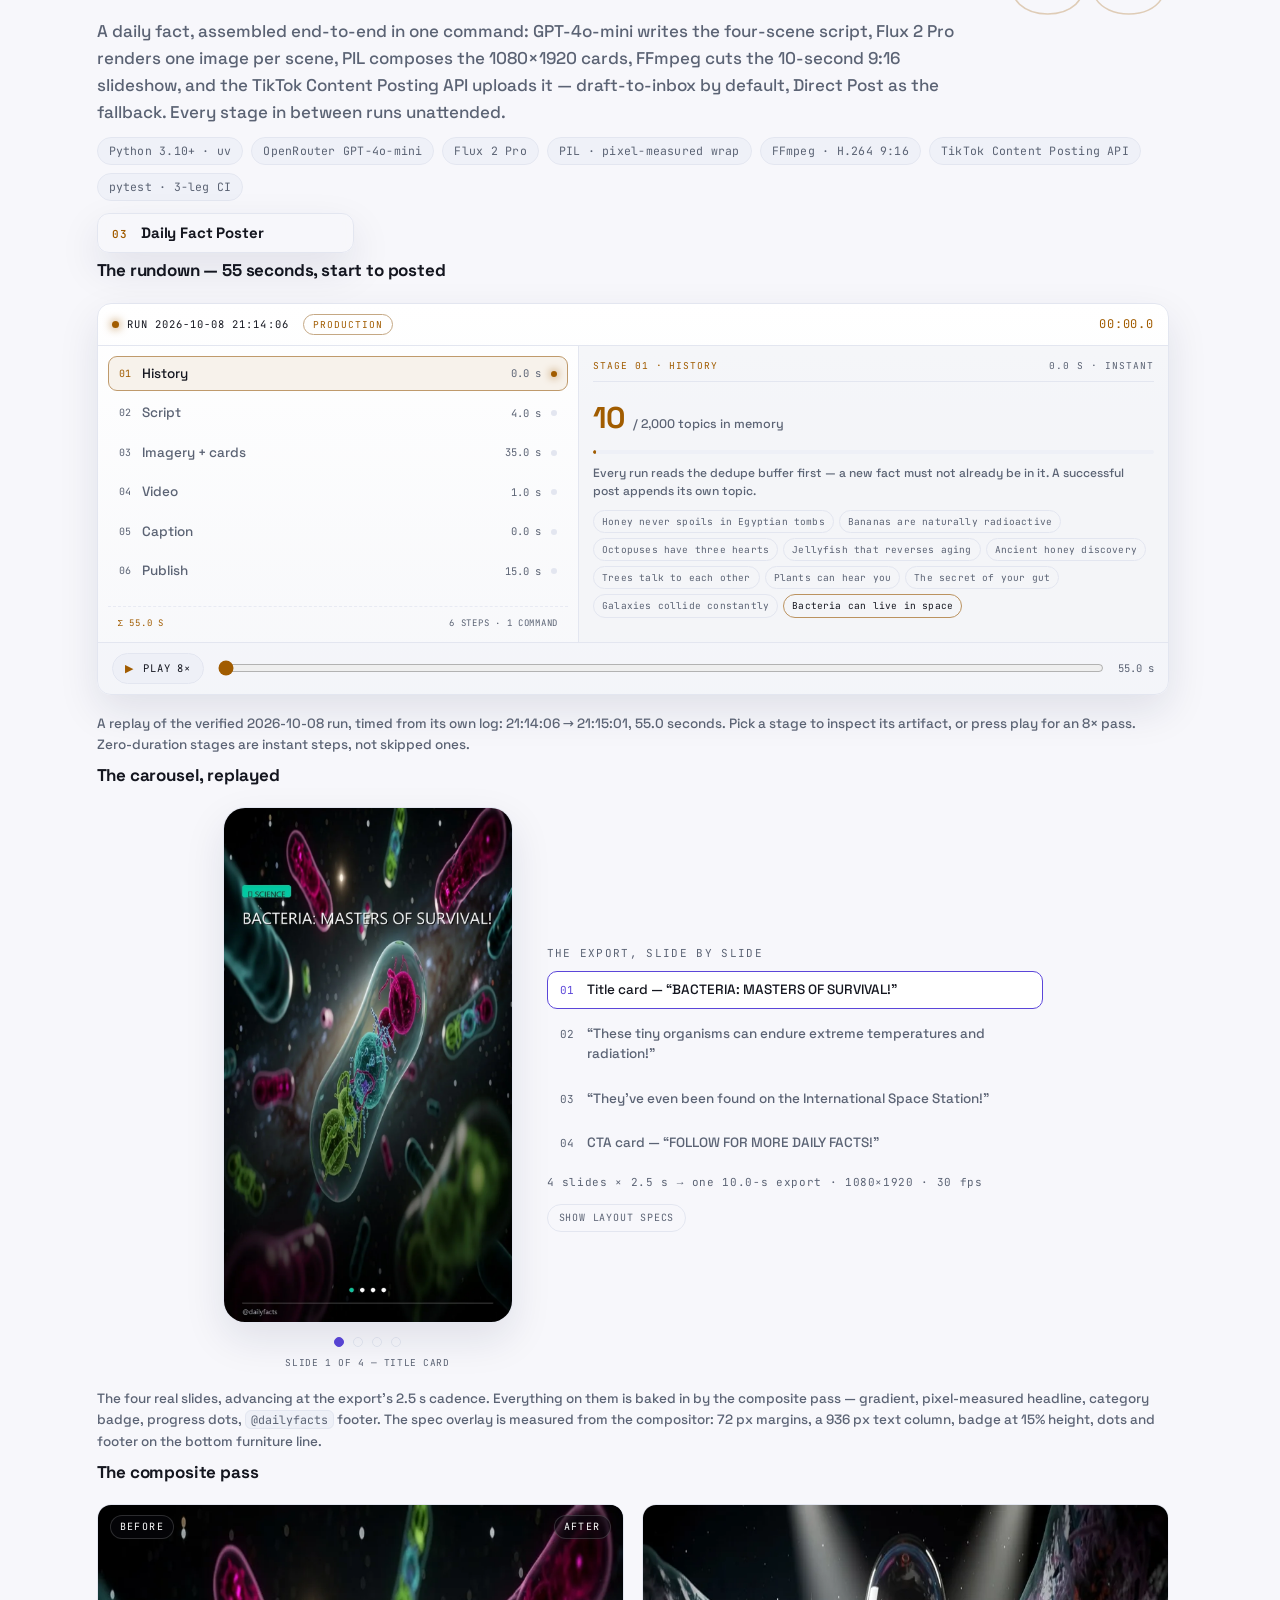
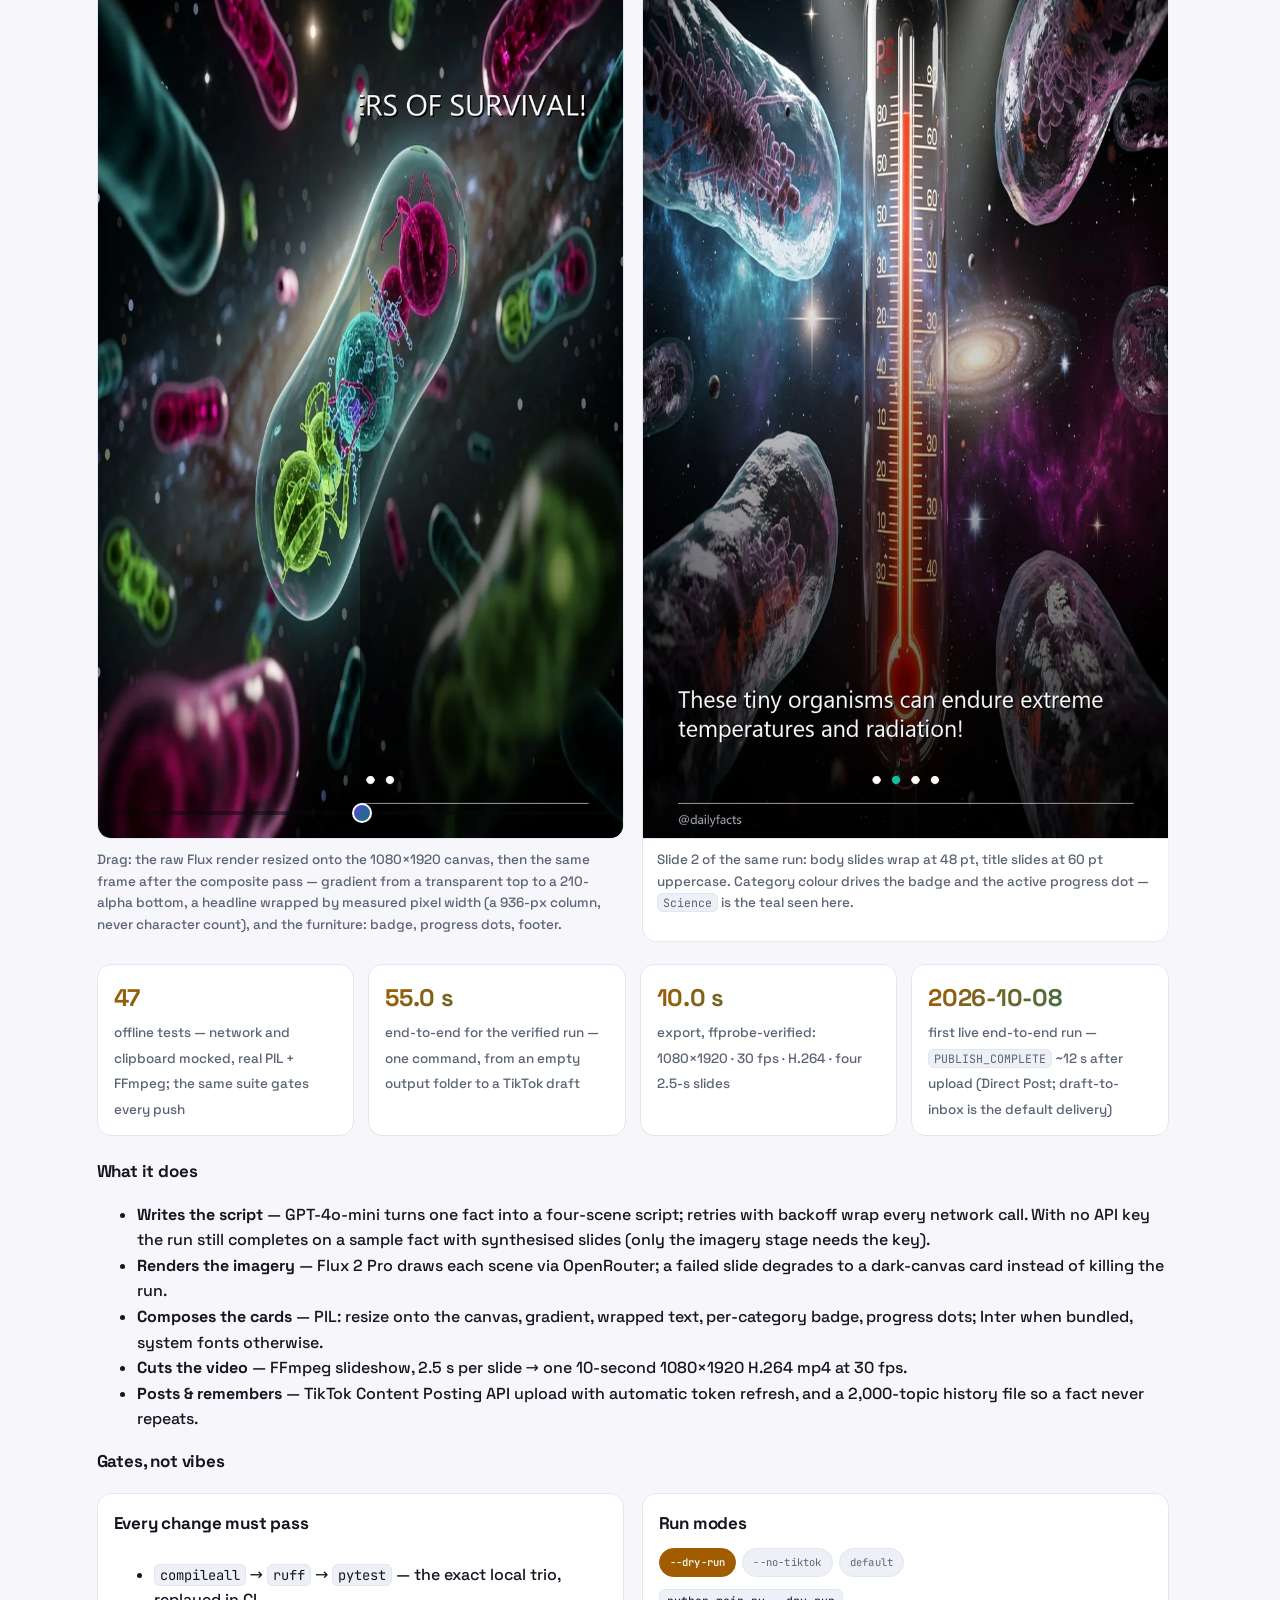
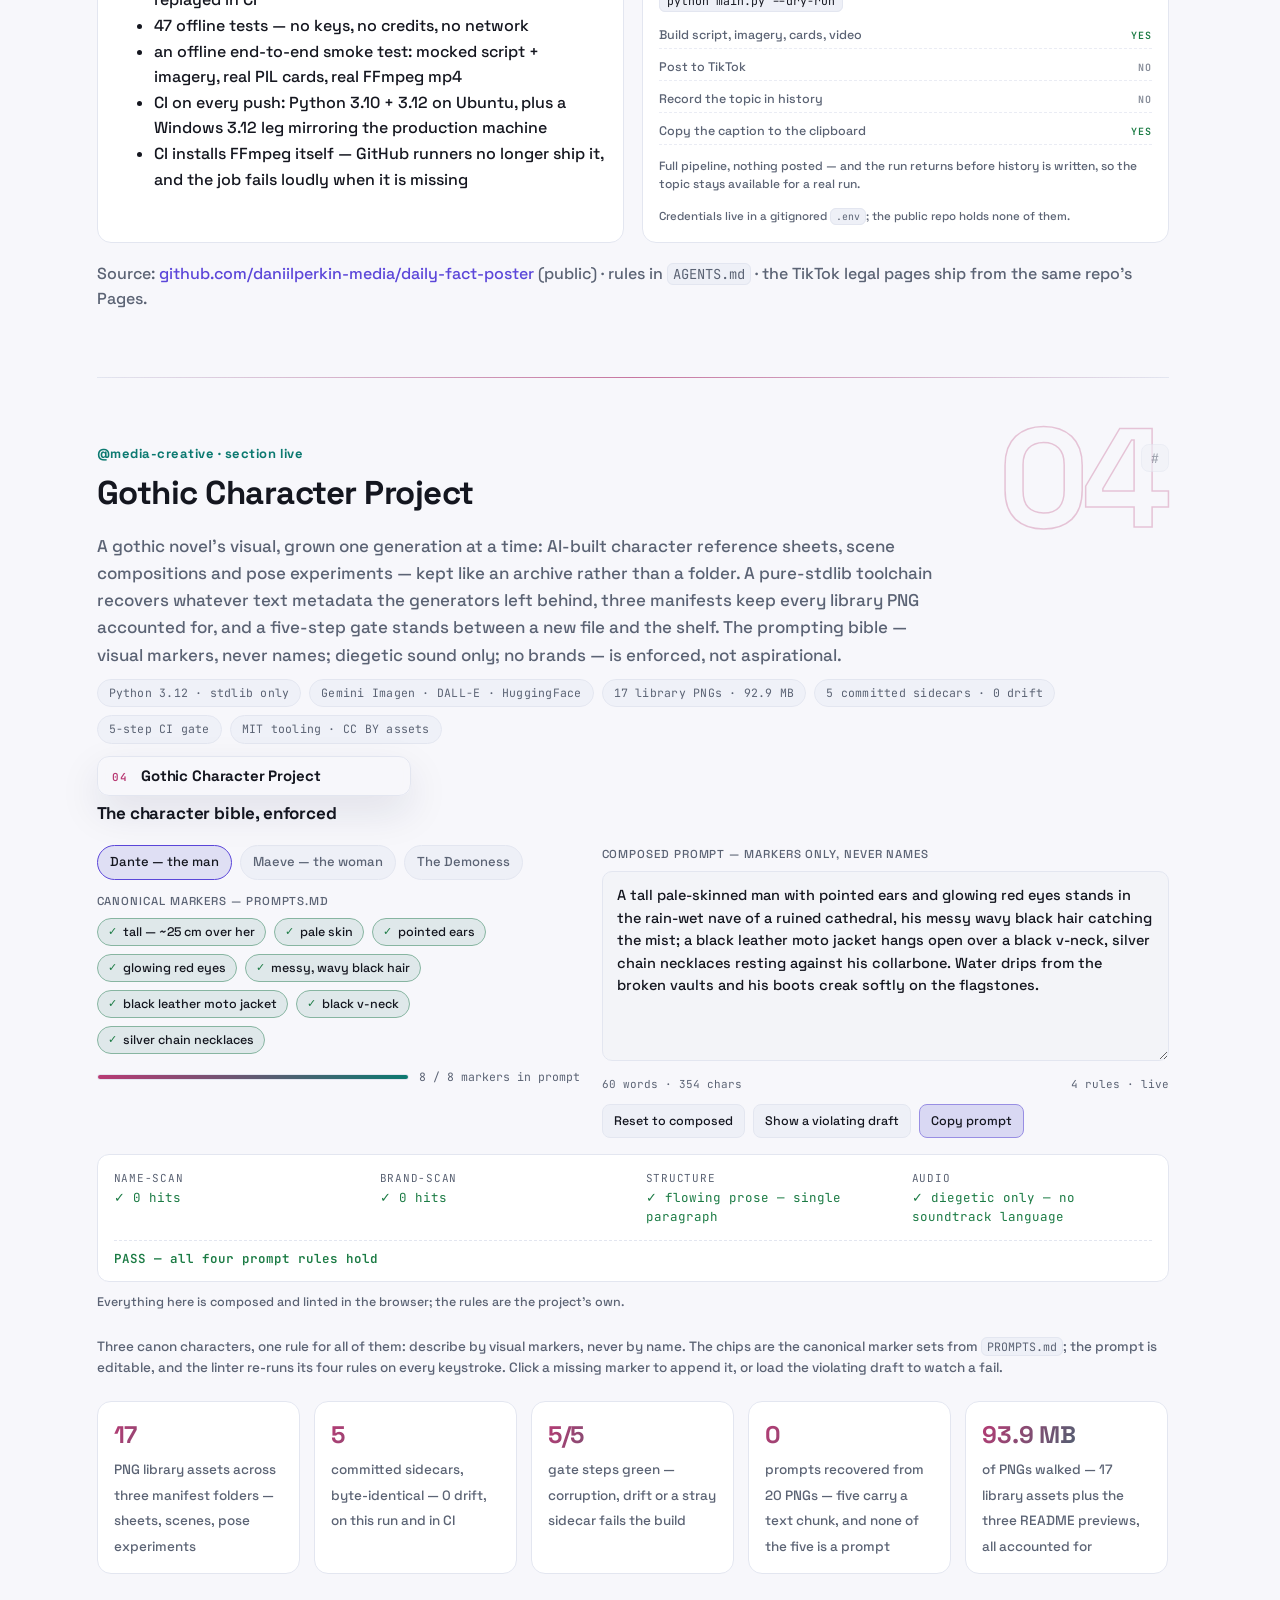
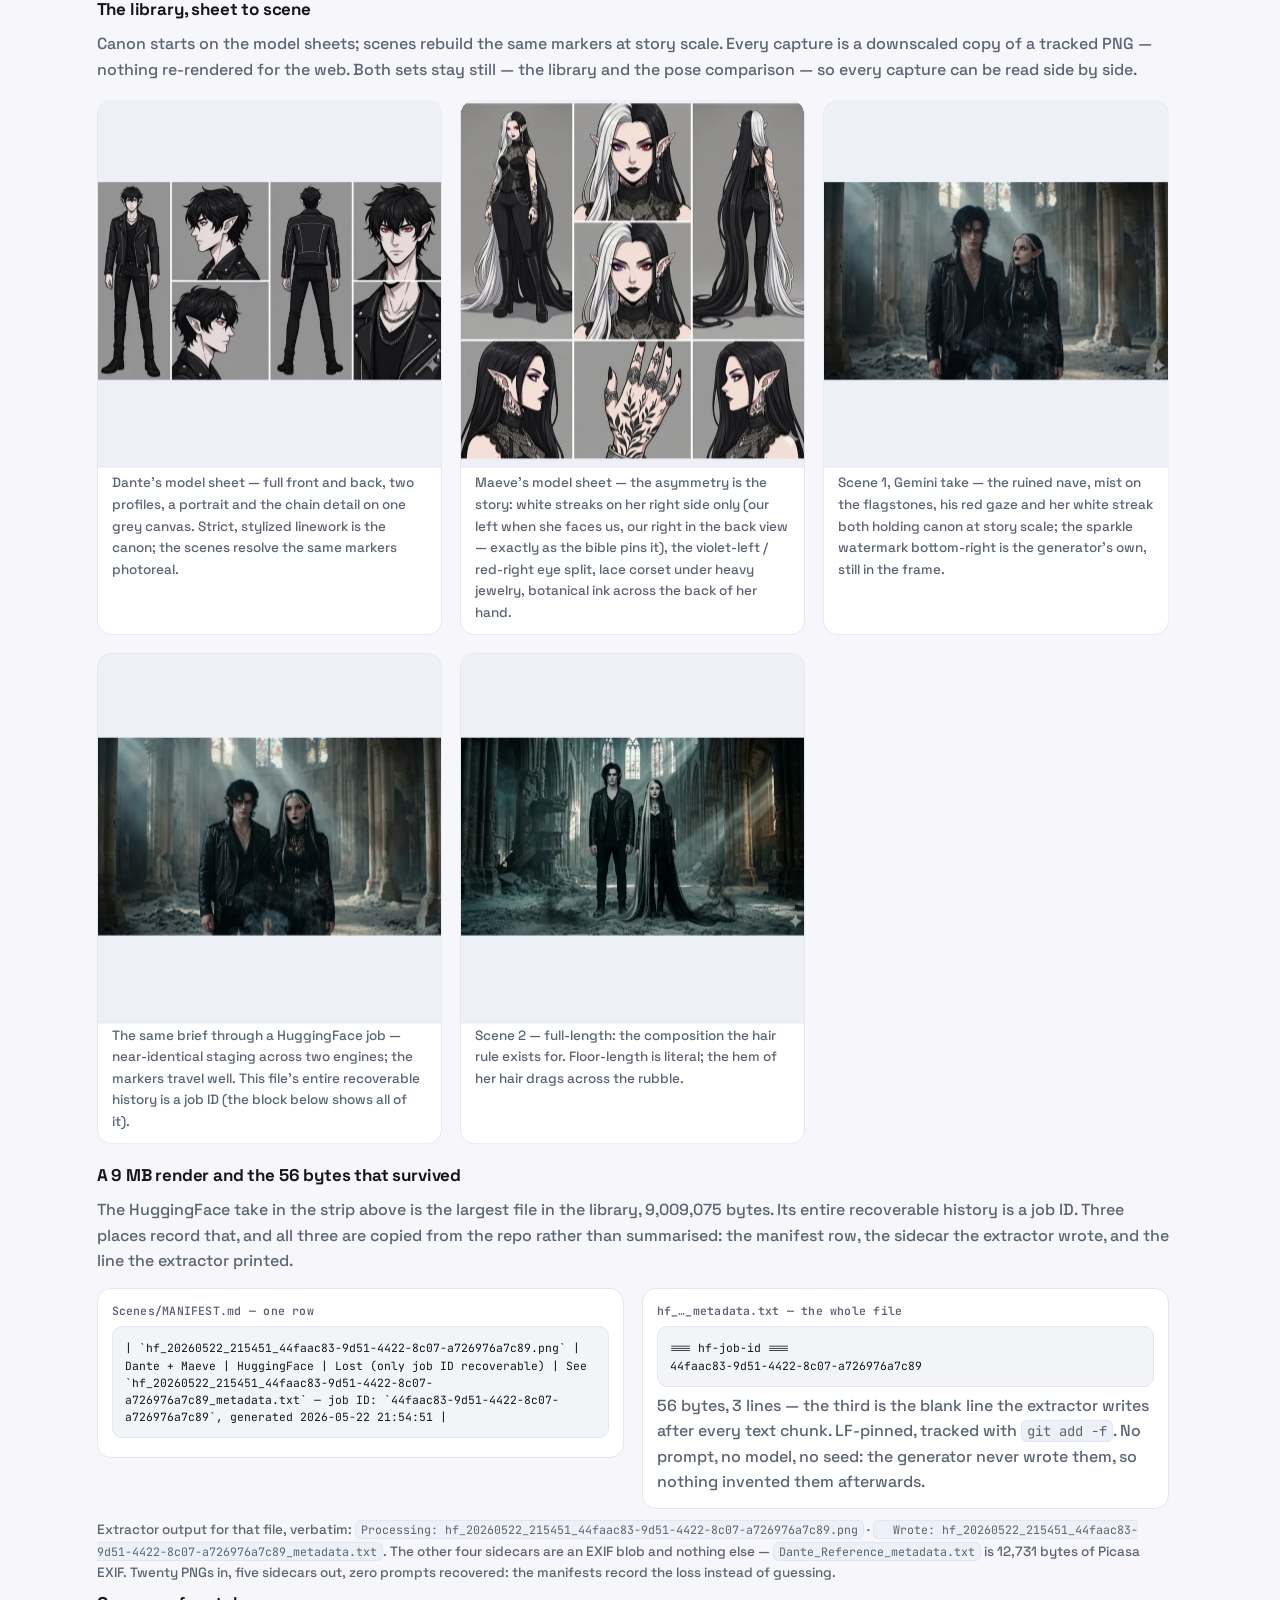
==== commit ef5142fa: "Update daily-fact-poster test KPI and add AGENTS.md" ====
--- a/index.html
+++ b/index.html
@@ -506,7 +506,7 @@
   </div>
 
   <div class="kpis">
-    <div class="kpi"><b>43</b><span>offline tests &mdash; network and clipboard mocked, real PIL + FFmpeg; the same suite gates every push</span></div>
+    <div class="kpi"><b>47</b><span>offline tests &mdash; network and clipboard mocked, real PIL + FFmpeg; the same suite gates every push</span></div>
     <div class="kpi"><b>55.0 s</b><span>end-to-end for the verified run &mdash; one command, from an empty output folder to a TikTok draft</span></div>
     <div class="kpi"><b>10.0 s</b><span>export, ffprobe-verified: 1080&times;1920 &middot; 30&nbsp;fps &middot; H.264 &middot; four 2.5-s slides</span></div>
     <div class="kpi"><b>2026-10-08</b><span>first live end-to-end run &mdash; <code>PUBLISH_COMPLETE</code> ~12&nbsp;s after upload (Direct Post; draft-to-inbox is the default delivery)</span></div>
@@ -527,7 +527,7 @@
       <h3>Every change must pass</h3>
       <ul>
         <li><code>compileall</code> &rarr; <code>ruff</code> &rarr; <code>pytest</code> &mdash; the exact local trio, replayed in CI</li>
-        <li>43 offline tests &mdash; no keys, no credits, no network</li>
+        <li>47 offline tests &mdash; no keys, no credits, no network</li>
         <li>an offline end-to-end smoke test: mocked script + imagery, real PIL cards, real FFmpeg mp4</li>
         <li>CI on every push: Python 3.10 + 3.12 on Ubuntu, plus a Windows 3.12 leg mirroring the production machine</li>
         <li>CI installs FFmpeg itself &mdash; GitHub runners no longer ship it, and the job fails loudly when it is missing</li>
